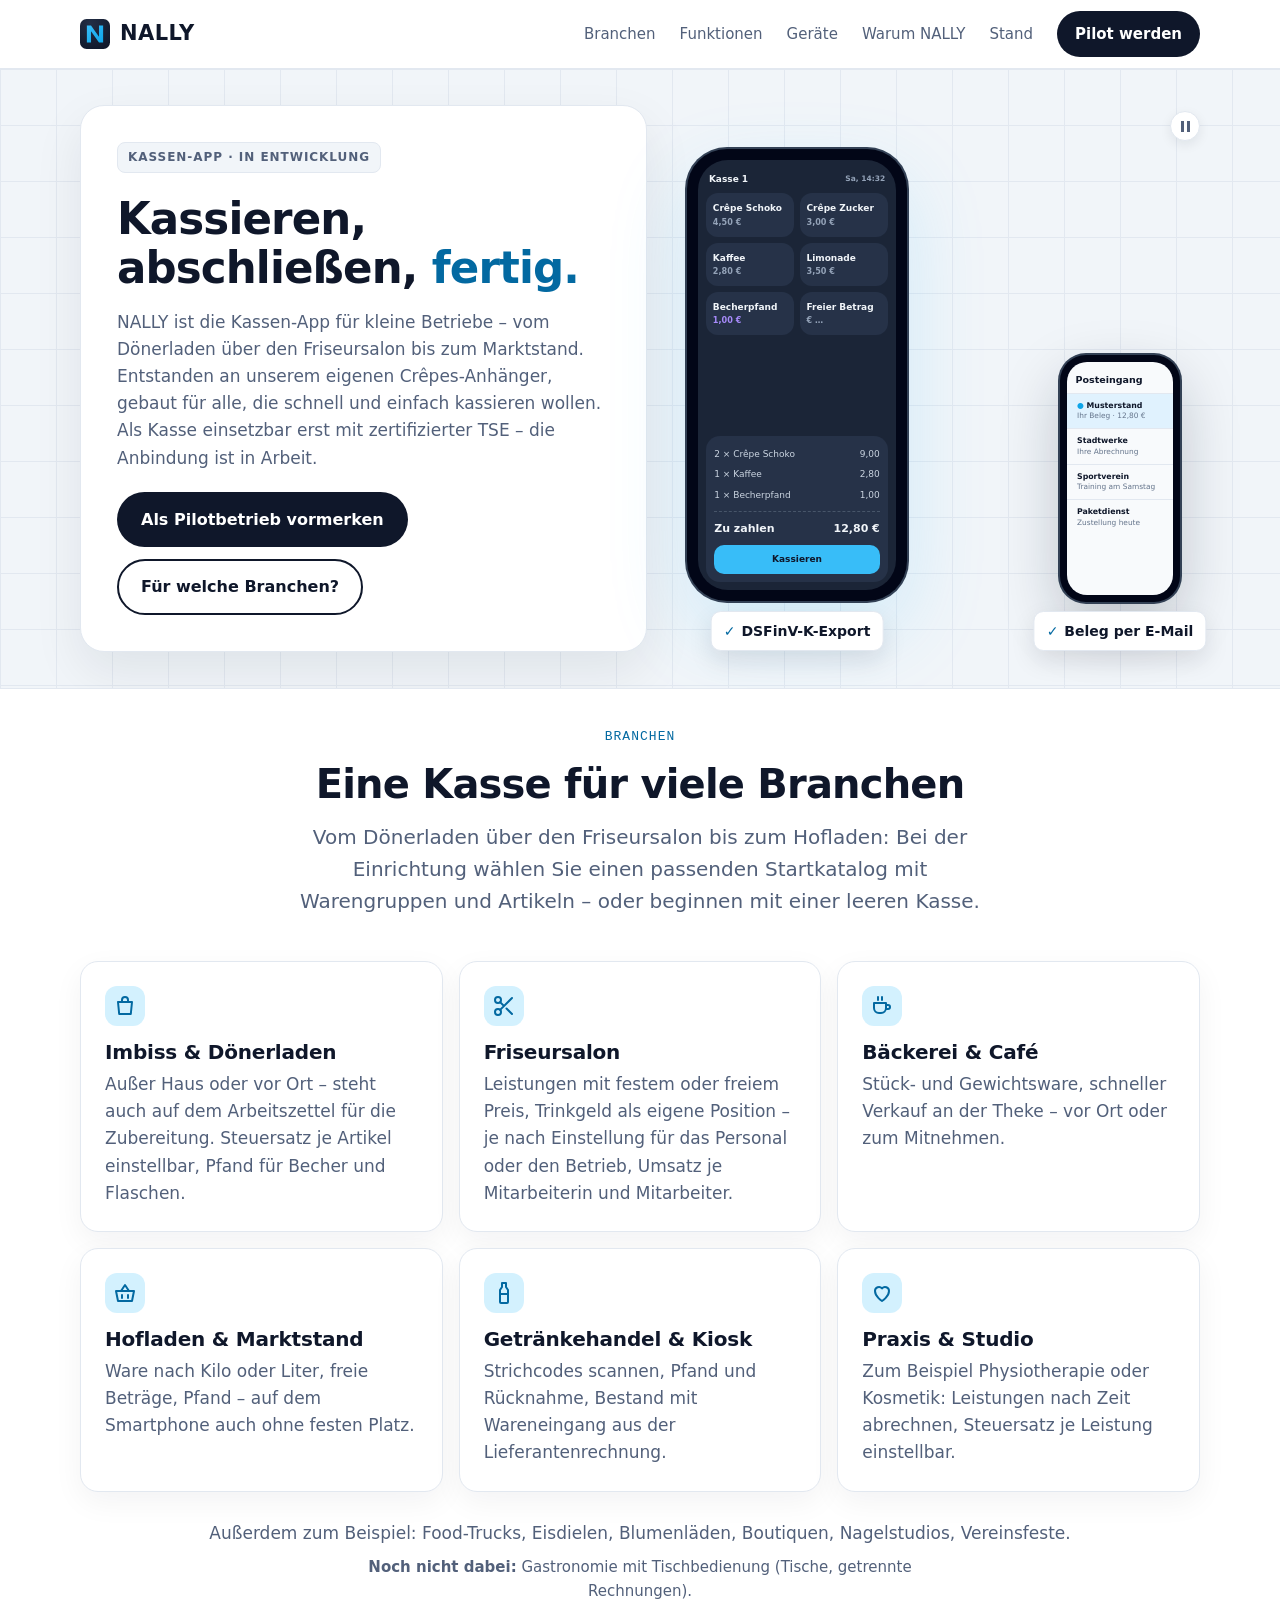
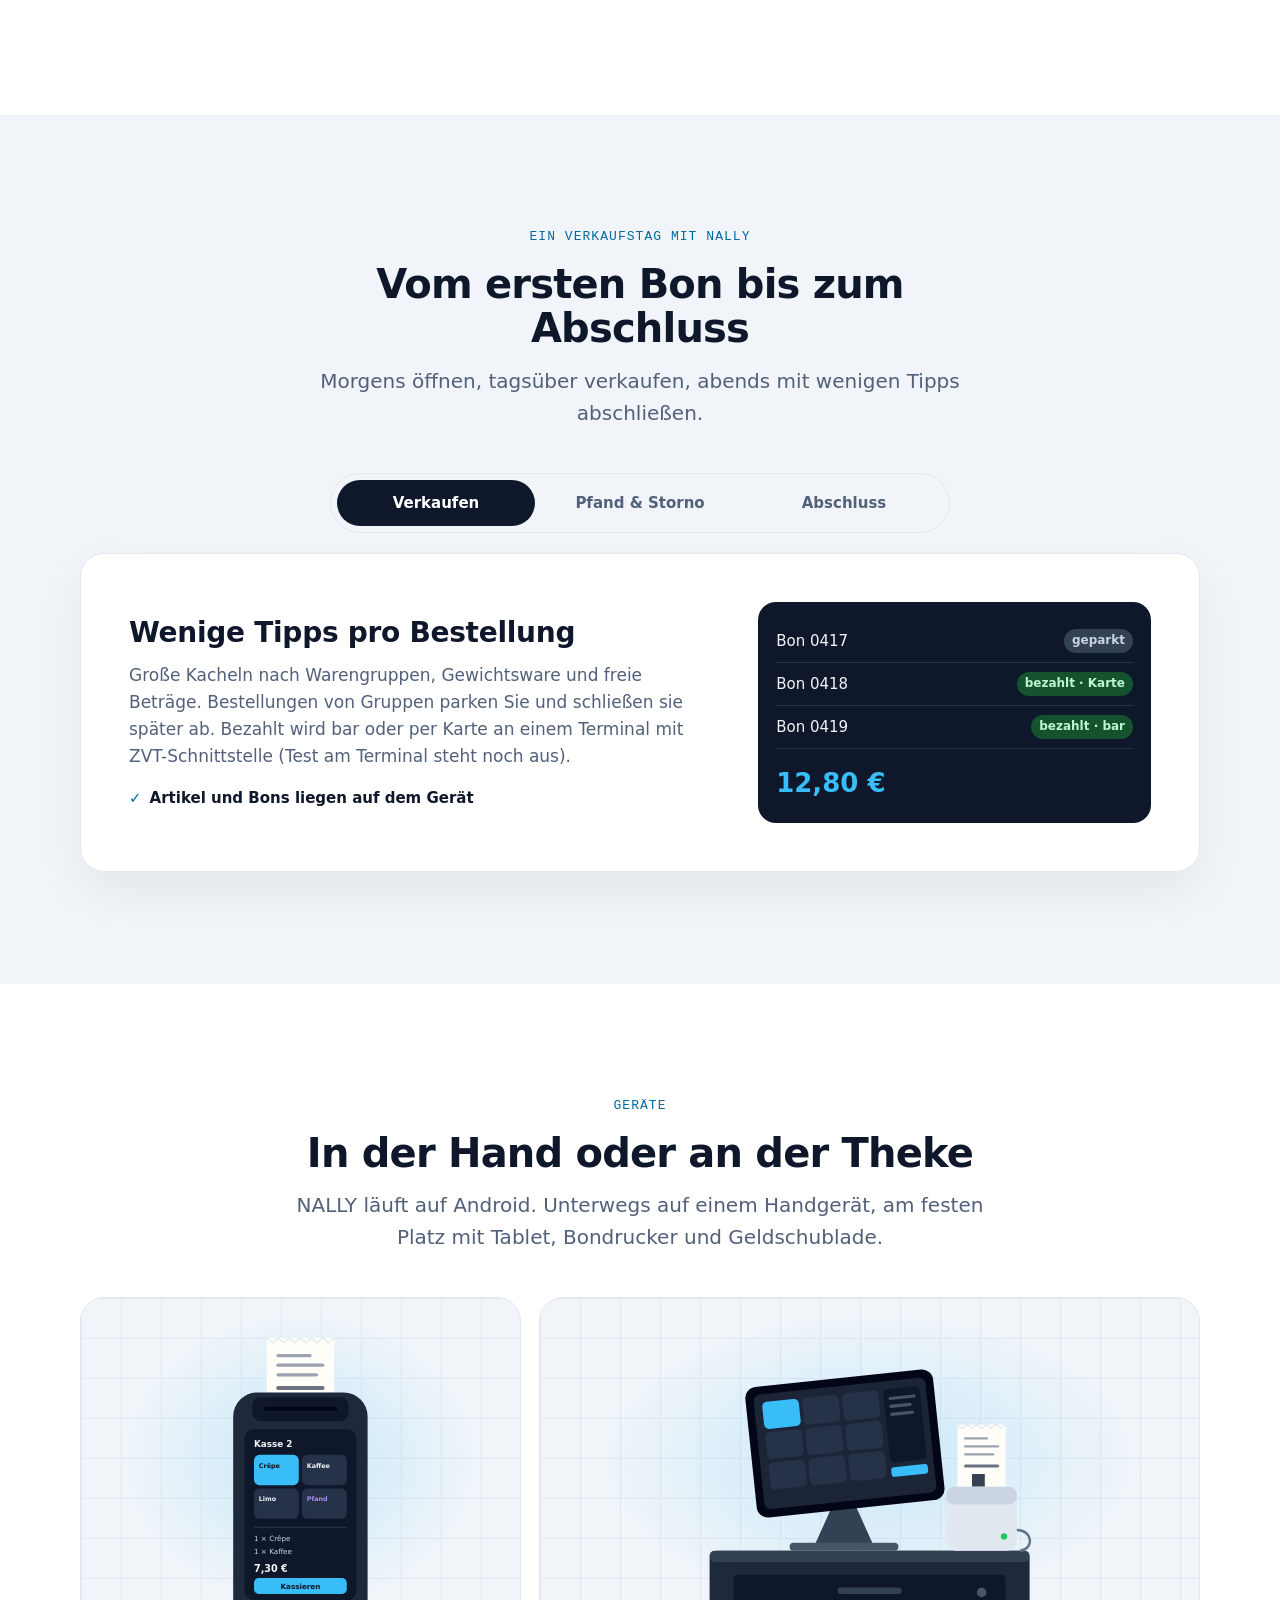
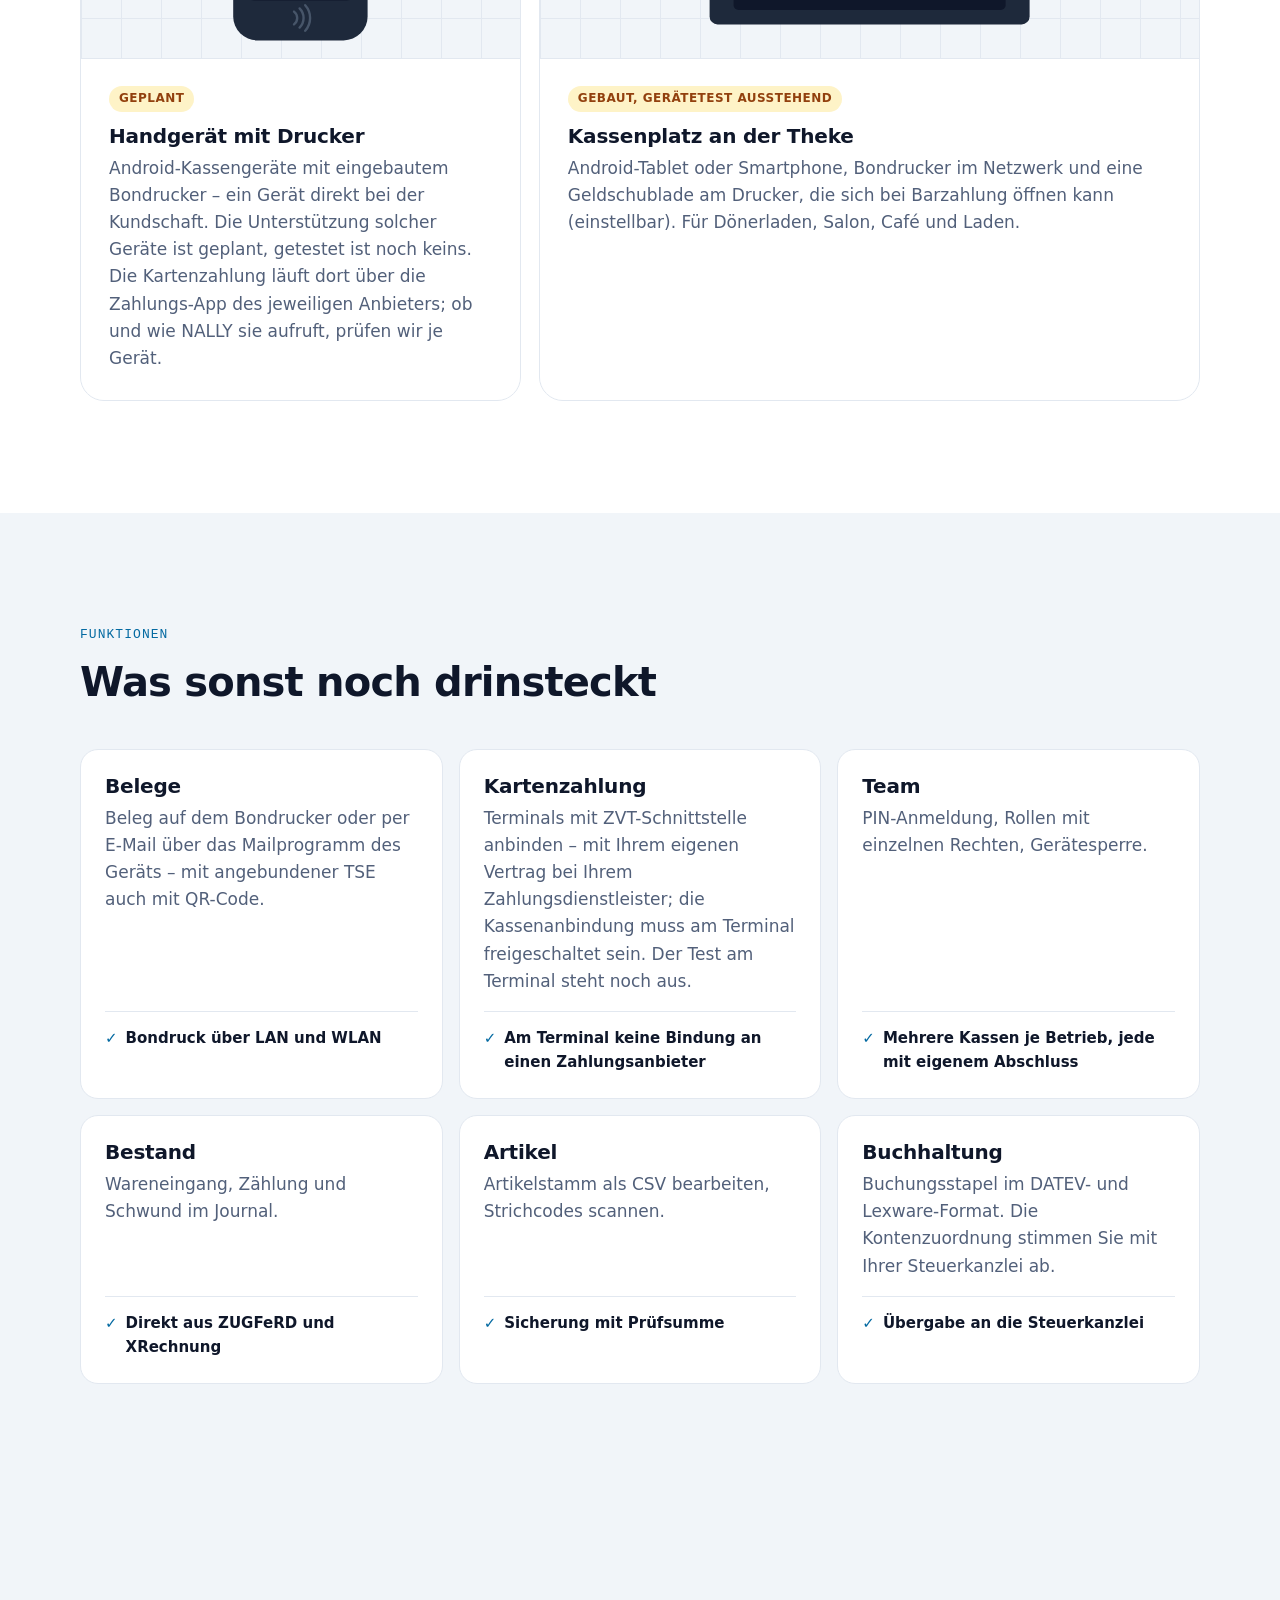
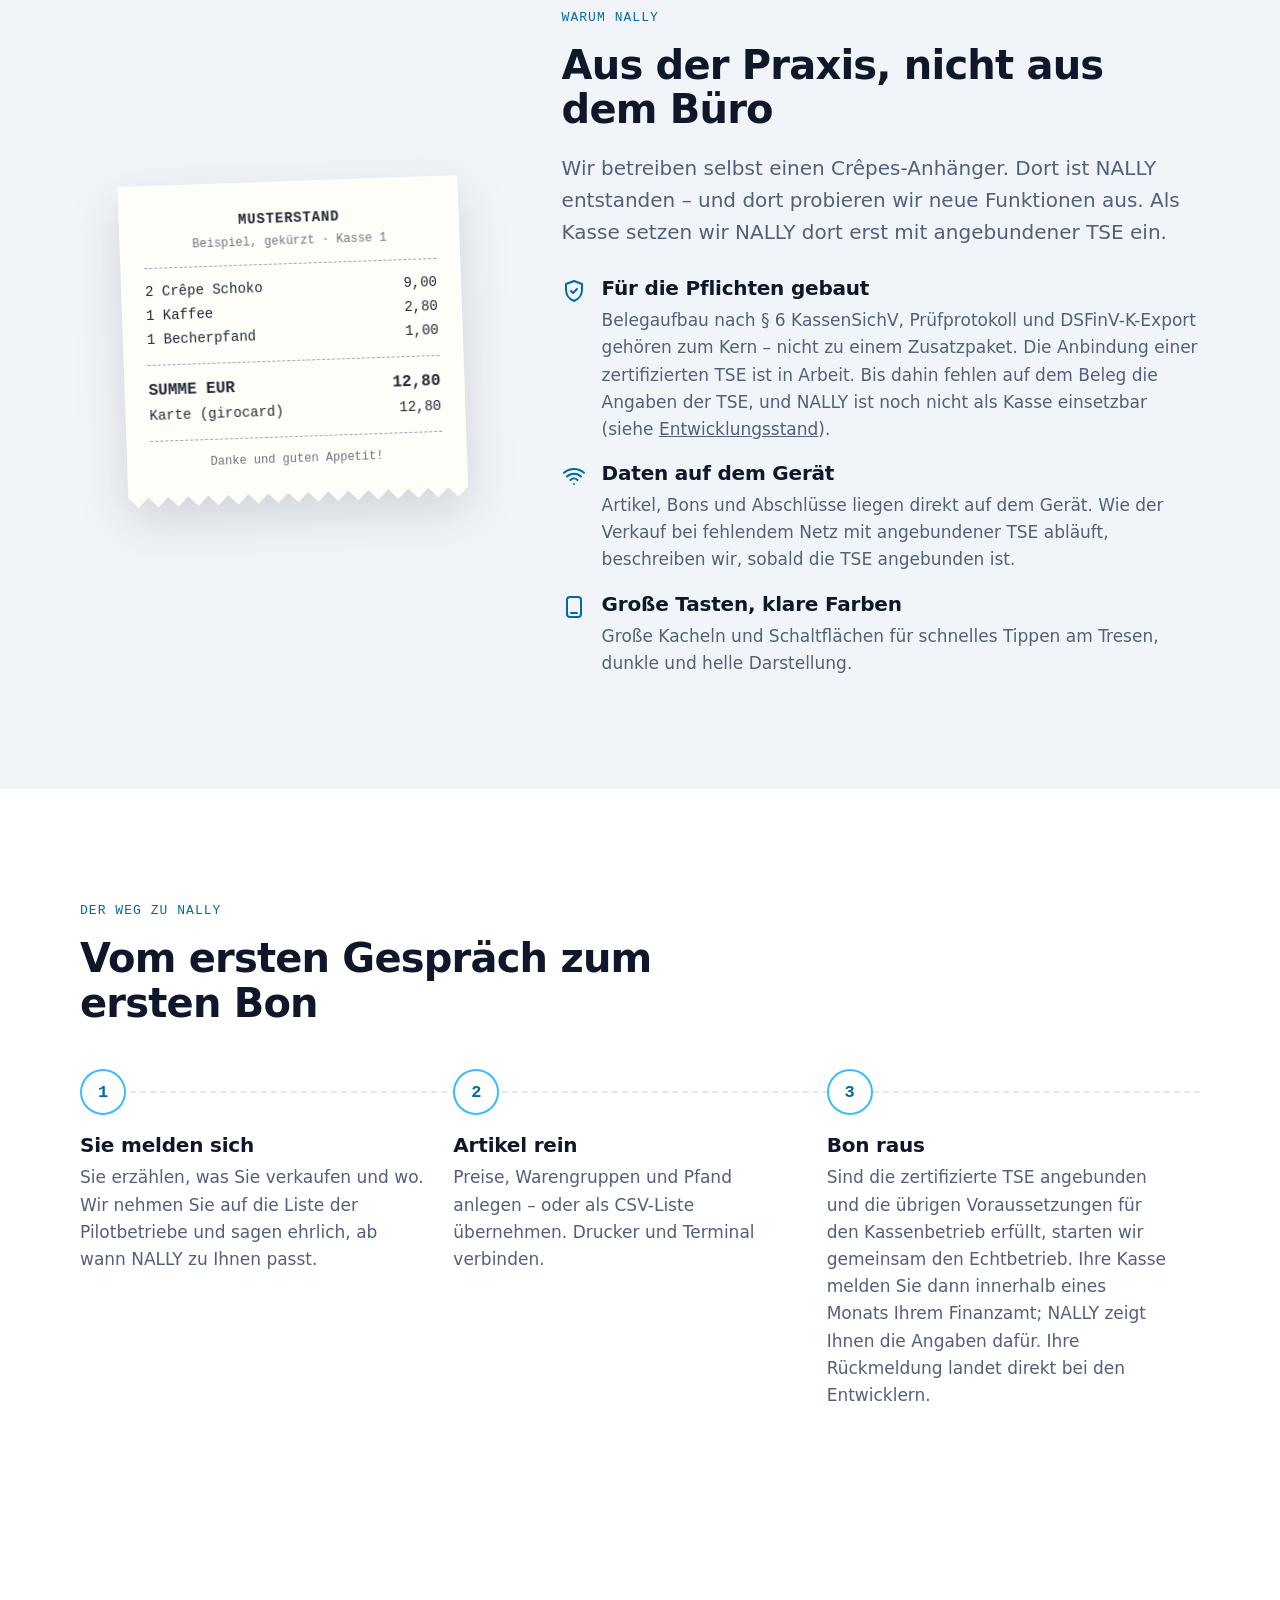
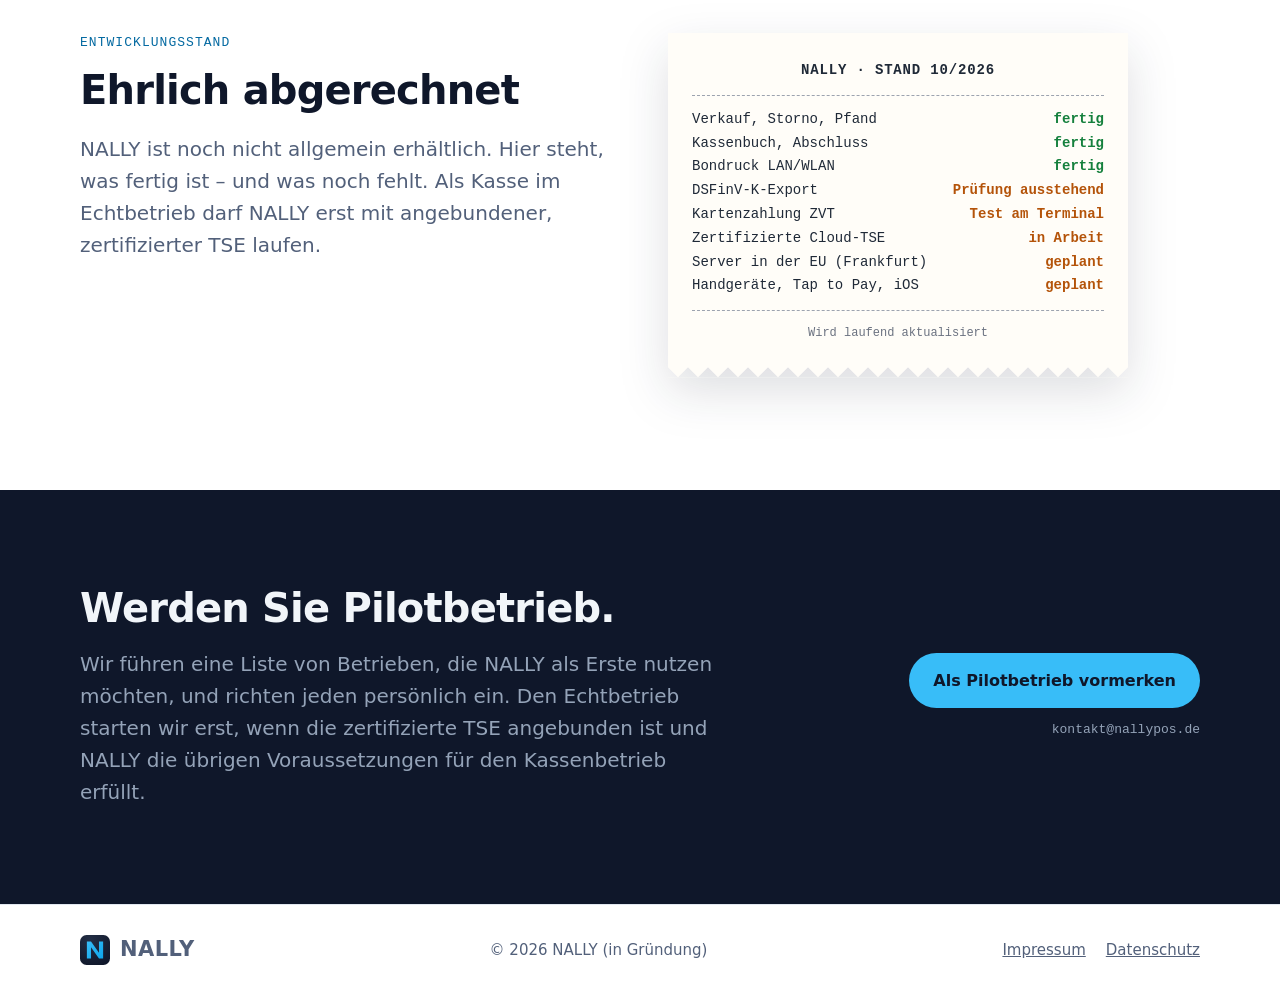
==== site/index.html @ aa74e294 "Website: Selbstverpflichtung „Als Kasse setzen wir NALLY dort erst mit angebundener TSE ein.“ Freige" ====
<!doctype html>
<html lang="de">
<head>
  <meta charset="utf-8">
  <meta name="viewport" content="width=device-width, initial-scale=1">
  <meta http-equiv="Content-Security-Policy" content="default-src 'none'; script-src 'self'; style-src 'self'; img-src 'self'; base-uri 'none'; form-action 'none'; upgrade-insecure-requests">
  <meta name="referrer" content="strict-origin-when-cross-origin">
  <title>NALLY – Die Kassen-App für kleine Betriebe</title>
  <meta name="description" content="NALLY ist eine Kassen-App in Entwicklung für kleine Betriebe – vom Dönerladen über den Friseursalon bis zum Marktstand: schnell kassieren, Pfand, Kassenabschluss, DSFinV-K-Export. Als Kasse einsetzbar erst mit zertifizierter TSE, die Anbindung ist in Arbeit.">
  <link rel="canonical" href="https://nallypos.de/">
  <link rel="icon" href="favicon.svg" type="image/svg+xml">
  <link rel="stylesheet" href="styles.css">
</head>
<body>
  <a class="skip" href="#inhalt">Zum Inhalt springen</a>

  <header class="top">
    <div class="wrap top-inner">
      <a class="logo" href="./" aria-label="NALLY Startseite"><img class="logo-mark" src="logo.svg" alt="" width="30" height="30">NALLY</a>
      <nav class="menu" aria-label="Hauptnavigation">
        <a href="#branchen">Branchen</a>
        <a href="#funktionen">Funktionen</a>
        <a href="#geraete">Geräte</a>
        <a href="#warum">Warum NALLY</a>
        <a href="#stand">Stand</a>
        <a class="btn btn-small" href="#kontakt">Pilot werden</a>
      </nav>
    </div>
  </header>

  <main id="inhalt">
    <!-- Einstieg -->
    <div class="intro">
      <div class="wrap intro-grid">
        <div class="intro-card">
          <p class="label">Kassen-App · in Entwicklung</p>
          <h1>Kassieren, abschließen, <span class="hl">fertig.</span></h1>
          <p class="lead">NALLY ist die Kassen-App für kleine Betriebe – vom Dönerladen über den Friseursalon bis zum Marktstand. Entstanden an unserem eigenen Crêpes-Anhänger, gebaut für alle, die schnell und einfach kassieren wollen. Als Kasse einsetzbar erst mit zertifizierter TSE – die Anbindung ist in Arbeit.</p>
          <div class="intro-actions">
            <a class="btn btn-ink" href="#kontakt">Als Pilotbetrieb vormerken</a>
            <a class="btn btn-line" href="#branchen">Für welche Branchen?</a>
          </div>
        </div>

        <div class="stage">
          <div class="stage-in">
          <!-- Pause-Schalter für alle Endlos-Animationen (WCAG 2.2.2); wirkt per CSS :has(), auch ohne Skript -->
          <label class="motion-toggle" title="Animationen anhalten oder fortsetzen"><input type="checkbox" id="still"><span class="sr-only">Animationen anhalten</span></label>
          <span class="float f2">Beleg per E-Mail</span>
          <span class="float f3">DSFinV-K-Export</span>
          <div class="phone" role="img" aria-label="Beispielhafter Verkauf in der NALLY-App: Artikel antippen, bar bezahlen, Beleg per E-Mail an das Handy der Kundin">
            <!-- Digitaler Beleg: steigt nach dem Bezahlen auf und wird wie durch einen Trichter zu Daten (Animation) -->
            <div class="phone-bon" aria-hidden="true">
              <b>BELEG · MUSTERSTAND</b>
              <span>2 Crêpe Schoko 9,00</span>
              <span>1 Kaffee 2,80</span>
              <span>1 Becherpfand 1,00</span>
              <b>SUMME 12,80</b>
            </div>
            <div class="screen" aria-hidden="true">
              <div class="screen-top">Kasse 1 <small>Sa, 14:32</small></div>
              <div class="tiles">
                <div class="tile t-schoko">Crêpe Schoko<span>4,50 €</span></div>
                <div class="tile">Crêpe Zucker<span>3,00 €</span></div>
                <div class="tile t-kaffee">Kaffee<span>2,80 €</span></div>
                <div class="tile">Limonade<span>3,50 €</span></div>
                <div class="tile dep t-pfand">Becherpfand<span>1,00 €</span></div>
                <div class="tile">Freier Betrag<span>€ …</span></div>
              </div>
              <div class="cart">
                <div class="cart-row cr1"><span>2 × Crêpe Schoko</span><span>9,00</span></div>
                <div class="cart-row cr2"><span>1 × Kaffee</span><span>2,80</span></div>
                <div class="cart-row cr3"><span>1 × Becherpfand</span><span>1,00</span></div>
                <div class="cart-sum"><span>Zu zahlen</span><span>12,80 €</span></div>
                <div class="pay">Kassieren</div>
              </div>
              <div class="paid"><span class="paid-check">✓</span><b>Bezahlt · bar</b><small>Beleg per E-Mail</small></div>
            </div>
          </div>
          <!-- Nullen und Einsen auf dem Weg zum Handy der Kundin -->
          <div class="bits" aria-hidden="true"><span>1</span><span>0</span><span>1</span><span>1</span><span>0</span><span>0</span><span>1</span><span>0</span><span>1</span><span>1</span></div>
          <!-- Handy der Kundin: der Beleg landet im Posteingang -->
          <div class="customer" aria-hidden="true">
            <div class="c-screen">
              <div class="c-toast">Neue E-Mail · Ihr Beleg</div>
              <div class="c-head">Posteingang</div>
              <div class="c-mail c-new"><b>Musterstand</b><span>Ihr Beleg · 12,80 €</span></div>
              <div class="c-mail"><b>Stadtwerke</b><span>Ihre Abrechnung</span></div>
              <div class="c-mail"><b>Sportverein</b><span>Training am Samstag</span></div>
              <div class="c-mail"><b>Paketdienst</b><span>Zustellung heute</span></div>
            </div>
          </div>
          </div>
        </div>
      </div>
    </div>

    <!-- Branchen: jede Aussage ist durch die App gedeckt (Startkataloge core/branchen.ts, Verkaufsart, tip.ts, kitchen.ts, Einheiten kg/l/h) -->
    <section class="section first" id="branchen" aria-labelledby="h-branchen">
      <div class="wrap">
        <div class="head center">
          <p class="kicker">Branchen</p>
          <h2 id="h-branchen">Eine Kasse für viele Branchen</h2>
          <p class="lead">Vom Dönerladen über den Friseursalon bis zum Hofladen: Bei der Einrichtung wählen Sie einen passenden Startkatalog mit Warengruppen und Artikeln – oder beginnen mit einer leeren Kasse.</p>
        </div>
        <ul class="branches" role="list">
          <li class="branch">
            <svg viewBox="0 0 24 24" fill="none" stroke="currentColor" stroke-width="2" stroke-linecap="round" stroke-linejoin="round" aria-hidden="true"><path d="M5 8h14l-1.2 12H6.2z"/><path d="M9 8V6a3 3 0 0 1 6 0v2"/></svg>
            <h3>Imbiss &amp; Dönerladen</h3>
            <p>Außer Haus oder vor Ort – steht auch auf dem Arbeitszettel für die Zubereitung. Steuersatz je Artikel einstellbar, Pfand für Becher und Flaschen.</p>
          </li>
          <li class="branch">
            <svg viewBox="0 0 24 24" fill="none" stroke="currentColor" stroke-width="2" stroke-linecap="round" stroke-linejoin="round" aria-hidden="true"><circle cx="6" cy="6" r="3"/><circle cx="6" cy="18" r="3"/><path d="M20 4 8.1 15.9M14.5 14.5 20 20M8.1 8.1 12 12"/></svg>
            <h3>Friseursalon</h3>
            <p>Leistungen mit festem oder freiem Preis, Trinkgeld als eigene Position – je nach Einstellung für das Personal oder den Betrieb, Umsatz je Mitarbeiterin und Mitarbeiter.</p>
          </li>
          <li class="branch">
            <svg viewBox="0 0 24 24" fill="none" stroke="currentColor" stroke-width="2" stroke-linecap="round" stroke-linejoin="round" aria-hidden="true"><path d="M4 9h12v5a5 5 0 0 1-5 5H9a5 5 0 0 1-5-5z"/><path d="M16 11h2a2 2 0 0 1 0 4h-2"/><path d="M8 3v3M12 3v3"/></svg>
            <h3>Bäckerei &amp; Café</h3>
            <p>Stück- und Gewichtsware, schneller Verkauf an der Theke – vor Ort oder zum Mitnehmen.</p>
          </li>
          <li class="branch">
            <svg viewBox="0 0 24 24" fill="none" stroke="currentColor" stroke-width="2" stroke-linecap="round" stroke-linejoin="round" aria-hidden="true"><path d="M3 10h18l-2 10H5z"/><path d="m8 10 4-6 4 6"/><path d="M9 14v3M15 14v3"/></svg>
            <h3>Hofladen &amp; Marktstand</h3>
            <p>Ware nach Kilo oder Liter, freie Beträge, Pfand – auf dem Smartphone auch ohne festen Platz.</p>
          </li>
          <li class="branch">
            <svg viewBox="0 0 24 24" fill="none" stroke="currentColor" stroke-width="2" stroke-linecap="round" stroke-linejoin="round" aria-hidden="true"><path d="M10 2h4v4l2 3v12a1 1 0 0 1-1 1H9a1 1 0 0 1-1-1V9l2-3z"/><path d="M8 13h8"/></svg>
            <h3>Getränkehandel &amp; Kiosk</h3>
            <p>Strichcodes scannen, Pfand und Rücknahme, Bestand mit Wareneingang aus der Lieferantenrechnung.</p>
          </li>
          <li class="branch">
            <svg viewBox="0 0 24 24" fill="none" stroke="currentColor" stroke-width="2" stroke-linecap="round" stroke-linejoin="round" aria-hidden="true"><path d="M12 20s-7-4.4-7-10a4 4 0 0 1 7-2.6A4 4 0 0 1 19 10c0 5.6-7 10-7 10z"/></svg>
            <h3>Praxis &amp; Studio</h3>
            <p>Zum Beispiel Physiotherapie oder Kosmetik: Leistungen nach Zeit abrechnen, Steuersatz je Leistung einstellbar.</p>
          </li>
        </ul>
        <p class="also">Außerdem zum Beispiel: Food-Trucks, Eisdielen, Blumenläden, Boutiquen, Nagelstudios, Vereinsfeste.</p>
        <p class="not-yet"><strong>Noch nicht dabei:</strong> Gastronomie mit Tischbedienung (Tische, getrennte Rechnungen).</p>
      </div>
    </section>

    <!-- Ein Tag mit NALLY: Reiter -->
    <section class="section soft" id="funktionen" aria-labelledby="h-funktionen">
      <div class="wrap">
        <div class="head center">
          <p class="kicker">Ein Verkaufstag mit NALLY</p>
          <h2 id="h-funktionen">Vom ersten Bon bis zum Abschluss</h2>
          <p class="lead">Morgens öffnen, tagsüber verkaufen, abends mit wenigen Tipps abschließen.</p>
        </div>

        <div class="tabs" role="tablist" aria-label="Ablauf eines Verkaufstags">
          <button role="tab" id="t-verkauf" aria-controls="p-verkauf" aria-selected="true">Verkaufen</button>
          <button role="tab" id="t-pfand" aria-controls="p-pfand" aria-selected="false" tabindex="-1">Pfand &amp; Storno</button>
          <button role="tab" id="t-abschluss" aria-controls="p-abschluss" aria-selected="false" tabindex="-1">Abschluss</button>
        </div>

        <div class="panel" role="tabpanel" id="p-verkauf" aria-labelledby="t-verkauf" tabindex="0">
          <div>
            <h3>Wenige Tipps pro Bestellung</h3>
            <p>Große Kacheln nach Warengruppen, Gewichtsware und freie Beträge. Bestellungen von Gruppen parken Sie und schließen sie später ab. Bezahlt wird bar oder per Karte an einem Terminal mit ZVT-Schnittstelle (Test am Terminal steht noch aus).</p>
            <p class="result">Artikel und Bons liegen auf dem Gerät</p>
          </div>
          <div class="mini" aria-hidden="true">
            <div class="mini-row"><span>Bon 0417</span><span class="pill-s">geparkt</span></div>
            <div class="mini-row"><span>Bon 0418</span><span class="pill-s ok">bezahlt · Karte</span></div>
            <div class="mini-row"><span>Bon 0419</span><span class="pill-s ok">bezahlt · bar</span></div>
            <div class="mini-big">12,80 €</div>
          </div>
        </div>

        <div class="panel" role="tabpanel" id="p-pfand" aria-labelledby="t-pfand" tabindex="0">
          <div>
            <h3>Pfand, das nicht mit dem Umsatz verschwimmt</h3>
            <p>Beliebig viele Pfandartikel mit eigener Farbe im Warenkorb, Rücknahme mit einem Tipp. Storno und Teilstorno mit anteiliger Auszahlung – nachvollziehbar im Protokoll.</p>
            <p class="result">Jeder Storno mit Name und Uhrzeit</p>
          </div>
          <div class="mini" aria-hidden="true">
            <!-- Ein Becher wird über die Theke zurückgegeben (Animation) -->
            <svg class="cup-scene" viewBox="0 0 300 96">
              <rect x="0" y="80" width="300" height="6" rx="3" fill="#334155"/>
              <g class="cup-box">
                <rect x="14" y="48" width="78" height="32" rx="6" fill="#263248" stroke="#475569"/>
                <text x="53" y="69" text-anchor="middle" font-family="system-ui, sans-serif" font-size="11" font-weight="700" fill="#a78bfa">Rücknahme</text>
              </g>
              <g class="cup">
                <path d="M0 0h30l-4 40H4z" fill="#f1f5f9"/>
                <rect x="-3" y="-5" width="36" height="7" rx="3" fill="#a78bfa"/>
                <rect x="5" y="14" width="20" height="10" rx="2" fill="#a78bfa" opacity=".55"/>
              </g>
              <text class="cup-minus" x="53" y="38" text-anchor="middle" font-family="system-ui, sans-serif" font-size="16" font-weight="800" fill="#a78bfa">−1,00 €</text>
            </svg>
            <div class="mini-row"><span>Becherpfand</span><span class="dep-t">+1,00</span></div>
            <div class="mini-row"><span>Pfand-Rücknahme</span><span class="dep-t">−1,00</span></div>
            <div class="mini-row"><span>Teilstorno Bon 0412</span><span>−3,00</span></div>
            <div class="mini-big">Protokoll ✓</div>
          </div>
        </div>

        <div class="panel" role="tabpanel" id="p-abschluss" aria-labelledby="t-abschluss" tabindex="0">
          <div>
            <h3>Der Abend gehört wieder Ihnen</h3>
            <p>Kassensturz, Z-Bericht und Kassenbuch mit Einlage und Entnahme. Für die Buchhaltung gibt es den Buchungsstapel im DATEV- und Lexware-Format, dazu den DSFinV-K-Export (gebaut, Prüfung mit einem Prüfwerkzeug steht noch aus).</p>
            <p class="result">Z-Bericht auf Knopfdruck</p>
          </div>
          <div class="mini" aria-hidden="true">
            <div class="mini-row"><span>Umsatz bar</span><span>612,40</span></div>
            <div class="mini-row"><span>Umsatz Karte</span><span>845,10</span></div>
            <div class="mini-row"><span>Pfand saldiert</span><span class="dep-t">38,00</span></div>
            <div class="mini-big"><span class="count" data-count="1457.50">1.457,50</span> €</div>
            <div class="mini-cap">Tagesumsatz · Z-Bericht 0093</div>
          </div>
        </div>
      </div>
    </section>

    <!-- Geräte -->
    <section class="section" id="geraete" aria-labelledby="h-geraete">
      <div class="wrap">
        <div class="head center">
          <p class="kicker">Geräte</p>
          <h2 id="h-geraete">In der Hand oder an der Theke</h2>
          <p class="lead">NALLY läuft auf Android. Unterwegs auf einem Handgerät, am festen Platz mit Tablet, Bondrucker und Geldschublade.</p>
        </div>

        <div class="devices">
          <figure class="device">
            <div class="device-art">
              <svg viewBox="0 0 260 400" role="img" aria-labelledby="svg-hand">
                <title id="svg-hand">Android-Kassengerät in der Hand mit eingebautem Bondrucker, aus dem ein Beleg kommt</title>
                <!-- Bon aus dem Drucker -->
                <g class="anim-bon-hand">
                <path d="M88 10h84v92H88z" fill="var(--paper)"/>
                <path d="M88 10l7 6 7-6 7 6 7-6 7 6 7-6 7 6 7-6 7 6 7-6 7 6 7-6" fill="none" stroke="var(--line)" stroke-width="1.5"/>
                <g fill="#9ca3af"><rect x="100" y="30" width="44" height="4" rx="2"/><rect x="100" y="42" width="60" height="4" rx="2"/><rect x="100" y="54" width="52" height="4" rx="2"/><rect x="100" y="70" width="60" height="5" rx="2" fill="#6b7280"/></g>
                </g>
                <!-- Gerät -->
                <rect x="46" y="78" width="168" height="310" rx="30" fill="#1e293b"/>
                <rect x="70" y="84" width="120" height="30" rx="10" fill="#0f172a"/>
                <rect x="84" y="96" width="92" height="5" rx="2.5" fill="#020617"/>
                <!-- Bildschirm -->
                <rect x="60" y="124" width="140" height="214" rx="12" fill="#0f172a"/>
                <text x="72" y="146" font-family="system-ui, sans-serif" font-size="11" font-weight="800" fill="#f1f5f9">Kasse 2</text>
                <rect x="72" y="156" width="56" height="38" rx="7" fill="#38bdf8"/>
                <rect x="132" y="156" width="56" height="38" rx="7" fill="#263248"/>
                <rect x="72" y="198" width="56" height="38" rx="7" fill="#263248"/>
                <rect x="132" y="198" width="56" height="38" rx="7" fill="#263248"/>
                <g font-family="system-ui, sans-serif" font-size="8" font-weight="700"><text x="78" y="172" fill="#0f172a">Crêpe</text><text x="138" y="172" fill="#f1f5f9">Kaffee</text><text x="78" y="214" fill="#f1f5f9">Limo</text><text x="138" y="214" fill="#a78bfa">Pfand</text></g>
                <rect x="72" y="246" width="116" height="1" fill="#33415c"/>
                <g font-family="system-ui, sans-serif" font-size="9" fill="#cbd5e1"><text x="72" y="264">1 × Crêpe</text><text x="72" y="280">1 × Kaffee</text></g>
                <text x="72" y="302" font-family="system-ui, sans-serif" font-size="12" font-weight="800" fill="#f1f5f9">7,30 €</text>
                <rect x="72" y="310" width="116" height="20" rx="6" fill="#38bdf8"/>
                <text x="130" y="324" text-anchor="middle" font-family="system-ui, sans-serif" font-size="9" font-weight="800" fill="#0f172a">Kassieren</text>
                <!-- Kontaktlos-Zeichen -->
                <g fill="none" stroke="#475569" stroke-width="3" stroke-linecap="round"><path d="M122 352a10 10 0 0 1 0 16"/><path d="M129 348a17 17 0 0 1 0 24"/><path d="M136 344a24 24 0 0 1 0 32"/></g>
              </svg>
            </div>
            <figcaption>
              <span class="tag-soon">geplant</span>
              <h3>Handgerät mit Drucker</h3>
              <p>Android-Kassengeräte mit eingebautem Bondrucker – ein Gerät direkt bei der Kundschaft. Die Unterstützung solcher Geräte ist geplant, getestet ist noch keins. Die Kartenzahlung läuft dort über die Zahlungs-App des jeweiligen Anbieters; ob und wie NALLY sie aufruft, prüfen wir je Gerät.</p>
            </figcaption>
          </figure>

          <figure class="device">
            <div class="device-art">
              <svg viewBox="0 0 480 400" role="img" aria-labelledby="svg-theke">
                <title id="svg-theke">Kassenplatz an der Theke: Tablet auf einem Ständer, daneben ein Bondrucker, darunter eine Geldschublade</title>
                <!-- Geldschublade -->
                <rect x="40" y="276" width="400" height="92" rx="10" fill="#1e293b"/>
                <rect x="40" y="276" width="400" height="14" rx="6" fill="#334155"/>
                <g class="anim-drawer">
                <rect x="70" y="306" width="340" height="44" rx="6" fill="#0f172a"/>
                <rect x="200" y="322" width="80" height="8" rx="4" fill="#334155"/>
                <circle cx="380" cy="328" r="6" fill="#475569"/>
                </g>
                <!-- Tablet-Ständer -->
                <path d="M170 272l26-58h24l26 58z" fill="#334155"/>
                <rect x="140" y="266" width="136" height="10" rx="5" fill="#475569"/>
                <!-- Tablet -->
                <g transform="rotate(-6 208 150)">
                  <rect x="92" y="60" width="236" height="164" rx="14" fill="#020617"/>
                  <rect x="102" y="70" width="216" height="144" rx="8" fill="#1b2537"/>
                  <g>
                    <rect x="112" y="80" width="46" height="34" rx="6" fill="#38bdf8"/>
                    <rect x="162" y="80" width="46" height="34" rx="6" fill="#263248"/>
                    <rect x="212" y="80" width="46" height="34" rx="6" fill="#263248"/>
                    <rect x="112" y="118" width="46" height="34" rx="6" fill="#263248"/>
                    <rect x="162" y="118" width="46" height="34" rx="6" fill="#263248"/>
                    <rect x="212" y="118" width="46" height="34" rx="6" fill="#263248"/>
                    <rect x="112" y="156" width="46" height="34" rx="6" fill="#263248"/>
                    <rect x="162" y="156" width="46" height="34" rx="6" fill="#263248"/>
                    <rect x="212" y="156" width="46" height="34" rx="6" fill="#263248"/>
                    <rect x="264" y="80" width="46" height="92" rx="6" fill="#0f172a"/>
                    <rect x="270" y="90" width="34" height="4" rx="2" fill="#475569"/>
                    <rect x="270" y="100" width="28" height="4" rx="2" fill="#475569"/>
                    <rect x="270" y="110" width="30" height="4" rx="2" fill="#475569"/>
                    <rect x="264" y="178" width="46" height="12" rx="4" fill="#38bdf8"/>
                  </g>
                </g>
                <!-- Bon (liegt hinter dem Drucker und wächst beim Animieren aus ihm heraus) -->
                <g class="anim-bon-theke">
                <path d="M350 118h60v82h-60z" fill="var(--paper)"/>
                <path d="M350 118l6 5 6-5 6 5 6-5 6 5 6-5 6 5 6-5 6 5 6-5" fill="none" stroke="var(--line)" stroke-width="1.5"/>
                <g fill="#9ca3af"><rect x="358" y="134" width="30" height="3" rx="1.5"/><rect x="358" y="144" width="44" height="3" rx="1.5"/><rect x="358" y="154" width="38" height="3" rx="1.5"/><rect x="358" y="168" width="44" height="4" rx="2" fill="#6b7280"/></g>
                <rect x="368" y="180" width="16" height="16" fill="#374151"/>
                </g>
                <!-- Bondrucker -->
                <rect x="336" y="196" width="88" height="80" rx="12" fill="#e2e8f0"/>
                <rect x="336" y="196" width="88" height="22" rx="10" fill="#cbd5e1"/>
                <circle class="anim-led" cx="408" cy="258" r="4" fill="#22c55e"/>
                <!-- Kabel Drucker zu Schublade -->
                <path d="M424 250c20 0 22 24 4 26" fill="none" stroke="#64748b" stroke-width="3"/>
              </svg>
            </div>
            <figcaption>
              <span class="tag-soon">gebaut, Gerätetest ausstehend</span>
              <h3>Kassenplatz an der Theke</h3>
              <p>Android-Tablet oder Smartphone, Bondrucker im Netzwerk und eine Geldschublade am Drucker, die sich bei Barzahlung öffnen kann (einstellbar). Für Dönerladen, Salon, Café und Laden.</p>
            </figcaption>
          </figure>
        </div>
      </div>
    </section>

    <!-- Funktionen als Karten -->
    <section class="section soft pt-72" aria-labelledby="h-alles">
      <div class="wrap">
        <div class="head">
          <p class="kicker">Funktionen</p>
          <h2 id="h-alles">Was sonst noch drinsteckt</h2>
        </div>
        <div class="cards">
          <div class="card"><h3>Belege</h3><p>Beleg auf dem Bondrucker oder per E-Mail über das Mailprogramm des Geräts – mit angebundener TSE auch mit QR-Code.</p><p class="result">Bondruck über LAN und WLAN</p></div>
          <div class="card"><h3>Kartenzahlung</h3><p>Terminals mit ZVT-Schnittstelle anbinden – mit Ihrem eigenen Vertrag bei Ihrem Zahlungsdienstleister; die Kassenanbindung muss am Terminal freigeschaltet sein. Der Test am Terminal steht noch aus.</p><p class="result">Am Terminal keine Bindung an einen Zahlungsanbieter</p></div>
          <div class="card"><h3>Team</h3><p>PIN-Anmeldung, Rollen mit einzelnen Rechten, Gerätesperre.</p><p class="result">Mehrere Kassen je Betrieb, jede mit eigenem Abschluss</p></div>
          <div class="card"><h3>Bestand</h3><p>Wareneingang, Zählung und Schwund im Journal.</p><p class="result">Direkt aus ZUGFeRD und XRechnung</p></div>
          <div class="card"><h3>Artikel</h3><p>Artikelstamm als CSV bearbeiten, Strichcodes scannen.</p><p class="result">Sicherung mit Prüfsumme</p></div>
          <div class="card"><h3>Buchhaltung</h3><p>Buchungsstapel im DATEV- und Lexware-Format. Die Kontenzuordnung stimmen Sie mit Ihrer Steuerkanzlei ab.</p><p class="result">Übergabe an die Steuerkanzlei</p></div>
        </div>
      </div>
    </section>

    <!-- Warum NALLY -->
    <section class="section soft" id="warum" aria-labelledby="h-warum">
      <div class="wrap why">
        <div class="bon-wrap"><div class="bon" aria-hidden="true">
          <div class="bon-head">MUSTERSTAND</div>
          <div class="bon-sub">Beispiel, gekürzt · Kasse 1</div>
          <hr>
          <div class="bon-row"><span>2 Crêpe Schoko</span><span>9,00</span></div>
          <div class="bon-row"><span>1 Kaffee</span><span>2,80</span></div>
          <div class="bon-row"><span>1 Becherpfand</span><span>1,00</span></div>
          <hr>
          <div class="bon-row bon-sum"><span>SUMME EUR</span><span>12,80</span></div>
          <div class="bon-row"><span>Karte (girocard)</span><span>12,80</span></div>
          <hr>
          <div class="bon-sub">Danke und guten Appetit!</div>
        </div></div>
        <div>
          <p class="kicker">Warum NALLY</p>
          <h2 id="h-warum">Aus der Praxis, nicht aus dem Büro</h2>
          <p class="lead">Wir betreiben selbst einen Crêpes-Anhänger. Dort ist NALLY entstanden – und dort probieren wir neue Funktionen aus. Als Kasse setzen wir NALLY dort erst mit angebundener TSE ein.</p>
          <ul class="points" role="list">
            <li>
              <svg viewBox="0 0 24 24" fill="none" stroke="currentColor" stroke-width="2" stroke-linecap="round" stroke-linejoin="round" aria-hidden="true"><path d="M12 2 4 5v6c0 5 3.4 9.3 8 11 4.6-1.7 8-6 8-11V5z"/><path d="m9 12 2 2 4-4"/></svg>
              <div><h3>Für die Pflichten gebaut</h3><p>Belegaufbau nach § 6 KassenSichV, Prüfprotokoll und DSFinV-K-Export gehören zum Kern – nicht zu einem Zusatzpaket. Die Anbindung einer zertifizierten TSE ist in Arbeit. Bis dahin fehlen auf dem Beleg die Angaben der TSE, und NALLY ist noch nicht als Kasse einsetzbar (siehe <a href="#stand">Entwicklungsstand</a>).</p></div>
            </li>
            <li>
              <svg viewBox="0 0 24 24" fill="none" stroke="currentColor" stroke-width="2" stroke-linecap="round" stroke-linejoin="round" aria-hidden="true"><path d="M2 8.8a15 15 0 0 1 20 0M5 12.5a10 10 0 0 1 14 0M8.5 16a5 5 0 0 1 7 0"/><path d="M12 20h.01"/></svg>
              <div><h3>Daten auf dem Gerät</h3><p>Artikel, Bons und Abschlüsse liegen direkt auf dem Gerät. Wie der Verkauf bei fehlendem Netz mit angebundener TSE abläuft, beschreiben wir, sobald die TSE angebunden ist.</p></div>
            </li>
            <li>
              <svg viewBox="0 0 24 24" fill="none" stroke="currentColor" stroke-width="2" stroke-linecap="round" stroke-linejoin="round" aria-hidden="true"><rect x="5" y="2" width="14" height="20" rx="3"/><path d="M9 18h6"/></svg>
              <div><h3>Große Tasten, klare Farben</h3><p>Große Kacheln und Schaltflächen für schnelles Tippen am Tresen, dunkle und helle Darstellung.</p></div>
            </li>
          </ul>
        </div>
      </div>
    </section>

    <!-- Einstieg in drei Etappen -->
    <section class="section" aria-labelledby="h-weg">
      <div class="wrap">
        <div class="head">
          <p class="kicker">Der Weg zu NALLY</p>
          <h2 id="h-weg">Vom ersten Gespräch zum ersten Bon</h2>
        </div>
        <div class="path">
          <div class="stop"><div class="dot">1</div><h3>Sie melden sich</h3><p>Sie erzählen, was Sie verkaufen und wo. Wir nehmen Sie auf die Liste der Pilotbetriebe und sagen ehrlich, ab wann NALLY zu Ihnen passt.</p></div>
          <div class="stop"><div class="dot">2</div><h3>Artikel rein</h3><p>Preise, Warengruppen und Pfand anlegen – oder als CSV-Liste übernehmen. Drucker und Terminal verbinden.</p></div>
          <div class="stop"><div class="dot">3</div><h3>Bon raus</h3><p>Sind die zertifizierte TSE angebunden und die übrigen Voraussetzungen für den Kassenbetrieb erfüllt, starten wir gemeinsam den Echtbetrieb. Ihre Kasse melden Sie dann innerhalb eines Monats Ihrem Finanzamt; NALLY zeigt Ihnen die Angaben dafür. Ihre Rückmeldung landet direkt bei den Entwicklern.</p></div>
        </div>
      </div>
    </section>

    <!-- Entwicklungsstand -->
    <section class="section" id="stand" aria-labelledby="h-stand">
      <div class="wrap state">
        <div>
          <p class="kicker">Entwicklungsstand</p>
          <h2 id="h-stand">Ehrlich abgerechnet</h2>
          <p class="lead">NALLY ist noch nicht allgemein erhältlich. Hier steht, was fertig ist – und was noch fehlt. Als Kasse im Echtbetrieb darf NALLY erst mit angebundener, zertifizierter TSE laufen.</p>
        </div>
        <div class="bon-wrap"><div class="bon">
          <div class="bon-head" id="h-bon">NALLY · STAND 10/2026</div>
          <hr>
          <ul class="bon-list" role="list" aria-labelledby="h-bon">
            <li class="bon-row"><span>Verkauf, Storno, Pfand</span><span class="mark ok">fertig</span></li>
            <li class="bon-row"><span>Kassenbuch, Abschluss</span><span class="mark ok">fertig</span></li>
            <li class="bon-row"><span>Bondruck LAN/WLAN</span><span class="mark ok">fertig</span></li>
            <li class="bon-row"><span>DSFinV-K-Export</span><span class="mark wip">Prüfung ausstehend</span></li>
            <li class="bon-row"><span>Kartenzahlung ZVT</span><span class="mark wip">Test am Terminal</span></li>
            <li class="bon-row"><span>Zertifizierte Cloud-TSE</span><span class="mark wip">in Arbeit</span></li>
            <li class="bon-row"><span>Server in der EU (Frankfurt)</span><span class="mark wip">geplant</span></li>
            <li class="bon-row"><span>Handgeräte, Tap to Pay, iOS</span><span class="mark wip">geplant</span></li>
          </ul>
          <hr>
          <div class="bon-sub">Wird laufend aktualisiert</div>
        </div></div>
      </div>
    </section>

    <!-- Kontakt -->
    <section class="closing" id="kontakt" aria-labelledby="h-kontakt">
      <div class="wrap closing-grid">
        <div>
          <h2 id="h-kontakt">Werden Sie Pilotbetrieb.</h2>
          <p class="lead">Wir führen eine Liste von Betrieben, die NALLY als Erste nutzen möchten, und richten jeden persönlich ein. Den Echtbetrieb starten wir erst, wenn die zertifizierte TSE angebunden ist und NALLY die übrigen Voraussetzungen für den Kassenbetrieb erfüllt.</p>
        </div>
        <div class="closing-cta">
          <a class="btn btn-accent" href="mailto:kontakt@nallypos.de?subject=Pilotbetrieb%20NALLY">Als Pilotbetrieb vormerken</a>
          <small>kontakt@nallypos.de</small>
        </div>
      </div>
    </section>
  </main>

  <footer>
    <div class="wrap foot-row">
      <a class="logo" href="./"><img class="logo-mark" src="logo.svg" alt="" width="30" height="30">NALLY</a>
      <span>© 2026 NALLY (in Gründung)</span>
      <nav aria-label="Rechtliches"><a href="impressum.html">Impressum</a><a href="datenschutz.html">Datenschutz</a></nav>
    </div>
  </footer>
  <script src="tabs.js" defer></script>
  <script src="effects.js" defer></script>
</body>
</html>
---- site/styles.css ----
:root {
  /* Markenfarben aus dem NALLY-Logo und apps/kasse/src/theme.ts */
  --bg: #ffffff;
  --soft: #f1f5f9;
  --ink: #0f172a;
  --muted: #52607a;
  --line: #e2e8f0;
  --dark: #0f172a;
  --on-dark: #f1f5f9;
  --on-dark-muted: #94a3b8;
  --accent: #38bdf8;
  --accent-deep: #0ea5e9;
  --accent-text: #0369a1;
  --accent-glow: rgba(56, 189, 248, .22);
  --on-accent: #0f172a;
  --paper: #fffdf8;
  --paper-ink: #1f2937;
  --radius: 18px;
  --max: 1160px;
  --text: system-ui, -apple-system, "Segoe UI", Roboto, "Helvetica Neue", Arial, sans-serif;
  --mono: ui-monospace, "Cascadia Mono", "SF Mono", Menlo, Consolas, monospace;
  /* Die Website ist bewusst immer hell (Beschluss Mehmet, 2026-09-30):
     einheitlicher Markenauftritt, die dunklen Handy-Ansichten heben sich ab. */
  color-scheme: light;
}

* { box-sizing: border-box; }
html { -webkit-text-size-adjust: 100%; }

body {
  margin: 0;
  background: var(--bg);
  color: var(--ink);
  font-family: var(--text);
  font-size: 17px;
  line-height: 1.6;
}

a { color: inherit; }
img, svg { display: block; }
:focus-visible { outline: 3px solid var(--accent-text); outline-offset: 3px; border-radius: 6px; }

.wrap { max-width: var(--max); margin: 0 auto; padding: 0 20px; }
.skip { position: absolute; left: -9999px; }
.skip:focus { left: 16px; top: 16px; background: #fff; color: #000; padding: 8px 12px; z-index: 50; }

h1, h2, h3 { margin: 0; letter-spacing: -.02em; line-height: 1.12; font-weight: 600; }
h1 { font-size: clamp(32px, 3.4vw, 46px); }
h2 { font-size: clamp(28px, 3.2vw, 40px); }
h3 { font-size: 20px; letter-spacing: -.01em; line-height: 1.25; margin-bottom: 6px; }
.lead { font-size: clamp(18px, 2vw, 20px); color: var(--muted); max-width: 56ch; }
.kicker { font-family: var(--mono); font-size: 13px; letter-spacing: .08em; text-transform: uppercase; color: var(--accent-text); margin: 0 0 14px; }
.hl { color: var(--accent-text); }
.center { text-align: center; margin-left: auto; margin-right: auto; }
.center .lead { margin-left: auto; margin-right: auto; }

/* Abstands-Hilfen (statt Inline-Styles, wegen Content-Security-Policy) */
.pt-72 { padding-top: 72px; }

/* Buttons */
.btn {
  display: inline-flex; align-items: center; justify-content: center;
  padding: 13px 22px; border-radius: 999px;
  font-weight: 700; font-size: 16px; text-decoration: none;
  border: 2px solid transparent;
}
.btn-accent { background: var(--accent); color: var(--on-accent); }
.btn-accent:hover { background: var(--accent-deep); }
.btn-line { border-color: currentColor; }
.btn-ink { background: var(--ink); color: var(--bg); }
.btn-small { padding: 9px 16px; font-size: 15px; }

/* Kopfzeile */
.top { border-bottom: 1px solid var(--line); background: var(--bg); }
.top-inner { display: flex; align-items: center; justify-content: space-between; gap: 16px; height: 68px; }
.logo { display: inline-flex; align-items: center; gap: 10px; font-weight: 800; font-size: 21px; letter-spacing: .02em; text-decoration: none; }
.logo-mark { width: 30px; height: 30px; }
.menu { display: flex; align-items: center; gap: 24px; }
.menu a:not(.btn) { text-decoration: none; font-size: 15px; color: var(--muted); }
.menu a:not(.btn):hover { color: var(--ink); }
.menu .btn { background: var(--ink); color: var(--bg); }

/* Einstieg: hell, feines Linienraster */
.intro {
  overflow: hidden; border-bottom: 1px solid var(--line);
  background:
    linear-gradient(to right, var(--line) 1px, transparent 1px) 0 0 / 56px 56px,
    linear-gradient(to bottom, var(--line) 1px, transparent 1px) 0 0 / 56px 56px,
    var(--soft);
}
.intro-grid { display: grid; grid-template-columns: 1.05fr .95fr; gap: 40px; align-items: center; padding-block: clamp(24px, 3vw, 36px); }
.intro-card { background: var(--bg); border: 1px solid var(--line); border-radius: 24px; padding: clamp(24px, 3vw, 36px); box-shadow: 0 20px 50px rgba(15,23,42,.08); }
.label { display: inline-block; font-size: 12px; font-weight: 800; letter-spacing: .08em; text-transform: uppercase; color: var(--muted); background: var(--soft); border: 1px solid var(--line); border-radius: 8px; padding: 5px 10px; margin: 0 0 22px; }
.intro .lead { margin: 16px 0 20px; font-size: 17px; }
.intro-actions { display: flex; flex-wrap: wrap; gap: 12px; }

/* Bühne: Kassen-Handy, Handy der Kundin, Etiketten.
   Die Anordnung richtet sich nach der Breite der Bühne (Container-Query):
   schmal = ein Handy, Etiketten darunter; ab 420 px = zwei Handys mit Datenstrom. */
.stage { container-type: inline-size; }
.stage-in { position: relative; display: flex; flex-direction: column; align-items: center; gap: 8px; padding: 50px 0 20px; }
.stage-in .phone { order: -1; margin-bottom: 12px; }
.float {
  position: static; z-index: 4; font-size: 14px; font-weight: 700;
  background: var(--bg); color: var(--ink); border: 1px solid var(--line); border-radius: 10px;
  padding: 8px 12px; box-shadow: 0 10px 24px rgba(15,23,42,.10); white-space: nowrap;
}
.float::before { content: "✓"; color: var(--accent-text); margin-right: 6px; }
/* Unter 420 px Bühnenbreite unsichtbar, aber nicht entfernt (display: none würde die Animationen beim
   Drehen/Verbreitern neu starten und sie gegenüber dem Kassen-Handy aus dem Takt bringen) */
.bits, .customer { position: absolute; visibility: hidden; width: 0; height: 0; overflow: hidden; pointer-events: none; }

/* --w = Breite Kassen-Handy, --c = Breite Kunden-Handy, --co = Abstand des Kunden-Handys vom rechten Rand,
   damit das Etikett (ca. 150 px breit) mittig darunter passt; 2.0556 = Seitenverhältnis 18,5 : 9.
   Hinweis: cqw in diesen Variablen wird erst am Verwendungsort aufgelöst (gegen den Container .stage) –
   nur in Elementen verwenden, deren nächster Container .stage ist. */
@container (min-width: 420px) {
  .stage-in { --w: min(220px, 50cqw); --c: min(120px, 26cqw); --co: max(0px, calc((160px - var(--c)) / 2)); display: block; padding: 44px 0 50px; }
  .stage-in .phone { width: var(--w); margin: 0; }
  .float { position: absolute; }
  /* Etiketten unter den Handys, damit oben nichts die Animation verdeckt */
  .f2 { bottom: 0; right: calc(var(--co) + var(--c) / 2); transform: translateX(50%); }
  .f3 { bottom: 0; left: calc(var(--w) / 2); transform: translateX(-50%); }
  .customer { visibility: visible; overflow: visible; height: auto; right: var(--co); bottom: 50px; width: var(--c); }
  /* Strecke von der Oberkante des Kassen-Handys bis zur Oberkante des Kunden-Handys */
  .bits {
    visibility: visible; overflow: visible; width: auto; z-index: 5;
    top: 44px; /* = Abstand oben in .stage-in, also Oberkante des Kassen-Handys */
    container-type: size; /* Bits bewegen sich per transform in cqw/cqh dieser Strecke */
    left: calc(var(--w) / 2);
    right: calc(var(--co) + var(--c) / 2);
    height: calc((var(--w) - var(--c)) * 2.0556 - 6px);
  }
}
/* Niedrige Bildschirme (z. B. Laptop 1366 × 768): kleinere Handys und engere Abstände, damit der nächste Abschnitt ins Bild ragt */
@media (min-width: 961px) and (max-height: 820px) {
  .intro-grid { padding-block: 18px; }
  .section.first { padding-top: 12px; }
  .stage .phone-bon { --rise: -80px; }
  .intro .lead { font-size: 15.5px; margin: 12px 0 16px; }
  .label { margin-bottom: 14px; }
  @container (min-width: 420px) {
    .stage .stage-in { --w: min(160px, 50cqw); --c: min(100px, 24cqw); }
  }
}

/* Kassenansicht auf dem Handy */
/* Die Kassenansicht skaliert mit der Breite des Handys (cqw = Prozent der Handy-Breite) */
.phone {
  position: relative; container-type: inline-size;
  width: min(290px, 100%); aspect-ratio: 9 / 18.5;
  background: #020617; border-radius: 40px; padding: 11px;
  box-shadow: 0 0 0 2px #334155, 0 30px 80px rgba(56,189,248,.18);
}
.screen { height: 100%; border-radius: 30px; background: #1b2537; color: #f1f5f9; overflow: hidden; display: flex; flex-direction: column; font-size: clamp(9px, 4.5cqw, 13px); }
.screen-top { display: flex; justify-content: space-between; align-items: center; padding: clamp(10px, 6.2cqw, 18px) clamp(9px, 5.5cqw, 16px) clamp(6px, 3.4cqw, 10px); font-weight: 800; }
.screen-top small { font-weight: 600; color: #94a3b8; }
.tiles { display: grid; grid-template-columns: repeat(2, 1fr); gap: clamp(5px, 2.8cqw, 8px); padding: 0 clamp(7px, 4.1cqw, 12px); }
.tile { background: #263248; border-radius: 12px; padding: clamp(7px, 4.1cqw, 12px) clamp(6px, 3.4cqw, 10px); font-weight: 700; }
.tile span { display: block; color: #94a3b8; font-weight: 600; font-size: clamp(8px, 4.1cqw, 12px); }
.tile.dep span { color: #a78bfa; }
.cart { margin: clamp(7px, 4.1cqw, 12px); margin-top: auto; background: #263248; border-radius: 14px; padding: clamp(7px, 4.1cqw, 12px); }
.cart-row { display: flex; justify-content: space-between; padding: 3px 0; color: #cbd5e1; }
.cart-sum { display: flex; justify-content: space-between; font-weight: 800; font-size: clamp(11px, 5.5cqw, 16px); border-top: 1px dashed #475569; margin-top: 6px; padding-top: 8px; }
.pay { margin-top: clamp(6px, 3.4cqw, 10px); background: #38bdf8; color: #0f172a; text-align: center; font-weight: 800; border-radius: 10px; padding: clamp(7px, 3.8cqw, 11px); }

/* Bon-Stil (Leitmotiv); der Schatten kommt per filter, weil die Maske box-shadow abschneidet */
.bon-wrap { filter: drop-shadow(0 18px 24px rgba(15,23,42,.14)); }
.bon {
  background: var(--paper); color: var(--paper-ink);
  font-family: var(--mono); font-size: 14px; line-height: 1.7;
  padding: 26px 24px 34px;
  --z: 10px;
  -webkit-mask: conic-gradient(from -45deg at bottom, #0000, #000 1deg 89deg, #0000 90deg) 50% / calc(2 * var(--z)) 100%;
          mask: conic-gradient(from -45deg at bottom, #0000, #000 1deg 89deg, #0000 90deg) 50% / calc(2 * var(--z)) 100%;
}
.bon-head { text-align: center; font-weight: 700; letter-spacing: .06em; }
.bon-sub { text-align: center; color: #6b7280; font-size: 12px; }
.bon hr { border: 0; border-top: 1px dashed #9ca3af; margin: 12px 0; }
.bon-row { display: flex; justify-content: space-between; gap: 16px; }
.bon-list { list-style: none; padding: 0; margin: 0; }
.bon-sum { font-weight: 700; font-size: 16px; }

/* Abschnitte */
.section { padding: clamp(64px, 9vw, 112px) 0; }
/* Erster Abschnitt nach dem Einstieg: knapp, damit seine Überschrift schon beim Laden zu sehen ist */
.section.first { padding-top: clamp(28px, 3vw, 40px); }
.section.soft { background: var(--soft); }
.head { max-width: 720px; margin-bottom: 44px; }
.head .lead { margin-top: 14px; }

/* Reiter */
.tabs { display: flex; gap: 6px; padding: 6px; background: var(--soft); border: 1px solid var(--line); border-radius: 999px; max-width: 620px; margin: 0 auto 20px; }
.tabs button { flex: 1; font: inherit; font-weight: 700; font-size: 15px; padding: 11px 14px; border: 0; border-radius: 999px; background: transparent; color: var(--muted); cursor: pointer; }
.tabs button[aria-selected="true"] { background: var(--ink); color: var(--bg); }
.panel { display: grid; grid-template-columns: 1.2fr .8fr; gap: 40px; align-items: center; background: var(--bg); border: 1px solid var(--line); border-radius: 24px; padding: clamp(24px, 4vw, 48px); box-shadow: 0 20px 50px rgba(15,23,42,.06); }
.panel + .panel { margin-top: 16px; }
.panel[hidden] { display: none; }
.panel h3 { font-size: clamp(22px, 2.6vw, 28px); margin-bottom: 12px; }
.panel p { color: var(--muted); margin: 0 0 16px; }
.mini { background: var(--dark); color: var(--on-dark); border-radius: 18px; padding: 18px; font-size: 15px; }
.mini-row { display: flex; justify-content: space-between; gap: 12px; padding: 9px 0; border-bottom: 1px solid #273349; }
.mini-big { font-size: 26px; font-weight: 800; margin-top: 14px; color: var(--accent); }
.pill-s { font-size: 12px; font-weight: 700; padding: 2px 8px; border-radius: 999px; background: #334155; color: #cbd5e1; }
.pill-s.ok { background: #14532d; color: #bbf7d0; }
.dep-t { color: #a78bfa; font-weight: 700; }

/* Branchen */
.branches { list-style: none; padding: 0; margin: 0; display: grid; grid-template-columns: repeat(3, 1fr); gap: 16px; }
.branch { background: var(--bg); border: 1px solid var(--line); border-radius: var(--radius); padding: 24px; box-shadow: 0 10px 30px rgba(15,23,42,.05); }
.branch svg { width: 40px; height: 40px; padding: 8px; border-radius: 12px; color: var(--accent-text); background: var(--accent-glow); margin-bottom: 14px; }
.branch p { margin: 0; color: var(--muted); }
.also { margin: 28px 0 0; text-align: center; color: var(--muted); }
.not-yet { margin: 8px auto 0; max-width: 60ch; text-align: center; font-size: 15px; color: var(--muted); }

/* Karten */
.cards { display: grid; grid-template-columns: repeat(3, 1fr); gap: 16px; }
.card { background: var(--bg); border: 1px solid var(--line); border-radius: var(--radius); padding: 24px; display: flex; flex-direction: column; }
/* Überschrift, Text und Ergebniszeile liegen in allen Karten einer Reihe auf gleicher Höhe (Subgrid) */
@supports (grid-template-rows: subgrid) {
  .card { display: grid; grid-row: span 3; grid-template-rows: subgrid; row-gap: 0; }
}
.card p { color: var(--muted); margin: 0 0 16px; }

/* Ergebniszeile mit Häkchen (nach .panel p und .card p, damit sie gewinnt) */
.panel .result, .card .result { font-size: 15px; font-weight: 700; color: var(--ink); margin: 0; display: grid; grid-template-columns: auto 1fr; column-gap: 8px; align-items: start; }
.card .result { margin-top: auto; padding-top: 14px; border-top: 1px solid var(--line); }
@supports (grid-template-rows: subgrid) { .card .result { margin-top: 0; } }
/* Häkchen in eigener Spalte: eine zweite Zeile beginnt bündig unter dem Text (hängender Einzug) */
.result::before { content: "✓"; color: var(--accent-text); }

/* Geräte */
.devices { display: grid; grid-template-columns: .8fr 1.2fr; gap: 18px; }
.device { margin: 0; background: var(--soft); border: 1px solid var(--line); border-radius: 24px; overflow: hidden; display: flex; flex-direction: column; }
.device-art {
  display: grid; place-items: center; padding: 32px 24px 8px; min-height: 340px;
  background:
    radial-gradient(60% 60% at 50% 45%, var(--accent-glow), transparent 70%),
    linear-gradient(to right, var(--line) 1px, transparent 1px) 0 0 / 40px 40px,
    linear-gradient(to bottom, var(--line) 1px, transparent 1px) 0 0 / 40px 40px;
}
.device-art svg { width: 100%; max-height: 320px; }
.device figcaption { padding: 24px 28px 28px; background: var(--bg); border-top: 1px solid var(--line); flex: 1; }
.device figcaption p { margin: 0; color: var(--muted); }
.tag-soon { display: inline-block; font-size: 12px; font-weight: 800; letter-spacing: .04em; text-transform: uppercase; padding: 3px 10px; border-radius: 999px; margin-bottom: 12px; background: #fef3c7; color: #92400e; }

/* Warum NALLY: Bon neben Text */
.why { display: grid; grid-template-columns: .8fr 1.2fr; gap: 56px; align-items: center; }
.why .bon-wrap { max-width: 340px; width: 100%; justify-self: center; transform: rotate(-2deg); }
.points { list-style: none; padding: 0; margin: 28px 0 0; display: grid; gap: 18px; }
.points li { display: grid; grid-template-columns: 28px 1fr; gap: 12px; }
.points svg { width: 24px; height: 24px; color: var(--accent-text); margin-top: 3px; }
.points p { margin: 0; color: var(--muted); }

/* Einstieg in drei Etappen */
.path { display: grid; grid-template-columns: repeat(3, 1fr); gap: 0; position: relative; }
.path::before { content: ""; position: absolute; left: 0; right: 0; top: 22px; border-top: 2px dashed var(--line); }
.stop { position: relative; padding-right: 28px; }
.stop .dot { width: 46px; height: 46px; border-radius: 50%; background: var(--bg); border: 2px solid var(--accent); display: grid; place-items: center; font-family: var(--mono); font-weight: 700; color: var(--accent-text); margin-bottom: 18px; position: relative; }
.stop p { margin: 0; color: var(--muted); }


/* Entwicklungsstand als Bon */
.state { display: grid; grid-template-columns: 1fr 1fr; gap: 56px; align-items: start; }
.state .bon-wrap { max-width: 460px; width: 100%; }
.mark { font-weight: 700; }
.mark.ok { color: #15803d; }
.mark.wip { color: #b45309; }

/* Abschluss */
.closing { background: var(--dark); color: var(--on-dark); }
.closing :focus-visible { outline-color: var(--accent); }
.closing-grid { display: grid; grid-template-columns: 1.2fr .8fr; gap: 40px; align-items: center; padding-block: clamp(56px, 8vw, 96px); }
.closing .lead { color: var(--on-dark-muted); margin: 18px 0 0; }
.closing-cta { justify-self: end; text-align: right; }
.closing-cta small { display: block; margin-top: 12px; color: var(--on-dark-muted); font-family: var(--mono); font-size: 13px; }

/* Fußzeile */
footer { border-top: 1px solid var(--line); padding: 28px 0 40px; color: var(--muted); font-size: 15px; }
.foot-row { display: flex; flex-wrap: wrap; justify-content: space-between; align-items: center; gap: 16px; }
footer nav a { margin-left: 20px; color: var(--muted); }
footer nav a:first-child { margin-left: 0; }

/* Rechtstexte */
.legal { padding: 64px 20px 72px; max-width: 800px; }
.legal h1 { font-size: clamp(32px, 5vw, 46px); margin-bottom: 24px; -webkit-hyphens: auto; hyphens: auto; overflow-wrap: break-word; }
.legal h2 { font-size: clamp(22px, 3vw, 28px); margin: 40px 0 10px; }
.legal address { font-style: normal; }

/* Schmale Bildschirme */
@media (max-width: 960px) {
  .intro-grid, .why, .state, .closing-grid, .devices, .panel { grid-template-columns: minmax(0, 1fr); }
  .cards, .branches { grid-template-columns: repeat(2, minmax(0, 1fr)); }
  .closing-cta { justify-self: start; text-align: left; }
  .device-art { min-height: 0; }
}
@media (max-width: 720px) {
  .menu a:not(.btn) { display: none; }
  .path { grid-template-columns: minmax(0, 1fr); gap: 28px; }
  .path::before { display: none; }
  .cards, .branches { grid-template-columns: minmax(0, 1fr); gap: 12px; }
  .tabs button { font-size: 14px; padding: 10px 8px; }
  .float { font-size: 12px; padding: 6px 9px; }
  .intro-actions .btn { width: 100%; }
  h1, h2 { overflow-wrap: break-word; -webkit-hyphens: auto; hyphens: auto; }
}

/* ------------------------------------------------------------------
   Animationen (nur CSS, verträglich mit der Content-Security-Policy).
   Ein Durchlauf „Verkauf“ dauert 14 s: tippen, Warenkorb, kassieren,
   bezahlt, E-Beleg wird zu Daten und landet im Posteingang der Kundin. Bei „Bewegung reduzieren“ steht alles still
   im fertigen Zustand (siehe Block am Ende).
   ------------------------------------------------------------------ */
:root { --sale: 14s; }

.phone { isolation: isolate; }
.screen { position: relative; z-index: 1; }

/* Bon, der oben aus dem Handy kommt */
.phone-bon {
  position: absolute; z-index: 0; left: 50%; top: 24px; width: 62cqw;
  margin-left: -31cqw; padding: 10px 10px 14px;
  background: var(--paper); color: var(--paper-ink);
  font: clamp(8px, 3.8cqw, 10px)/1.5 var(--mono); text-align: center;
  display: flex; flex-direction: column; gap: 1px;
  box-shadow: 0 6px 16px rgba(15,23,42,.18);
  transform: translateY(0); transform-origin: 50% 100%;
  --rise: -98px; /* Steighöhe; auf niedrigen Bildschirmen kleiner (siehe dort) */
  animation: phone-bon var(--sale) ease-in-out infinite;
}
.phone-bon b { font-weight: 700; }

/* Kacheln leuchten beim Antippen kurz auf */
.t-schoko { animation: tap-schoko var(--sale) infinite; }
.t-kaffee { animation: tap-kaffee var(--sale) infinite; }
.t-pfand  { animation: tap-pfand  var(--sale) infinite; }

/* Warenkorb füllt sich */
.cr1 { animation: show-cr1 var(--sale) infinite; }
.cr2 { animation: show-cr2 var(--sale) infinite; }
.cr3 { animation: show-cr3 var(--sale) infinite; }
.cart-sum { animation: show-sum var(--sale) infinite; }
.pay { animation: press-pay var(--sale) infinite; }

/* Bezahlt-Anzeige */
.paid {
  position: absolute; inset: 0; z-index: 3;
  display: flex; flex-direction: column; align-items: center; justify-content: center; gap: 6px;
  background: rgba(15, 23, 42, .92); color: #f1f5f9; text-align: center;
  opacity: 0; animation: show-paid var(--sale) infinite;
}
.paid b { font-size: clamp(12px, 6cqw, 17px); }
.paid small { color: #94a3b8; font-size: clamp(9px, 4.1cqw, 12px); }
.paid-check {
  width: clamp(36px, 19cqw, 56px); height: clamp(36px, 19cqw, 56px); border-radius: 50%; display: grid; place-items: center;
  background: #22c55e; color: #052e16; font-size: clamp(20px, 10cqw, 30px); font-weight: 900;
  animation: pop-check var(--sale) infinite;
}

@keyframes tap-schoko {
  0%, 6%, 11%, 14%, 100% { background: #263248; color: #f1f5f9; transform: none; }
  8%, 12.5%              { background: #38bdf8; color: #0f172a; transform: scale(.95); }
}
@keyframes tap-kaffee {
  0%, 18%, 23%, 100% { background: #263248; color: #f1f5f9; transform: none; }
  20%                { background: #38bdf8; color: #0f172a; transform: scale(.95); }
}
@keyframes tap-pfand {
  0%, 28%, 33%, 100% { background: #263248; transform: none; }
  30%                { background: #4c3d7a; transform: scale(.95); }
}
@keyframes show-cr1 { 0%, 8% { opacity: 0; transform: translateX(-8px); } 11%, 90% { opacity: 1; transform: none; } 96%, 100% { opacity: 0; } }
@keyframes show-cr2 { 0%, 20% { opacity: 0; transform: translateX(-8px); } 23%, 90% { opacity: 1; transform: none; } 96%, 100% { opacity: 0; } }
@keyframes show-cr3 { 0%, 30% { opacity: 0; transform: translateX(-8px); } 33%, 90% { opacity: 1; transform: none; } 96%, 100% { opacity: 0; } }
@keyframes show-sum { 0%, 36% { opacity: 0; } 40%, 90% { opacity: 1; } 96%, 100% { opacity: 0; } }
@keyframes press-pay {
  0%, 44%, 50%, 100% { transform: none; filter: none; }
  47%                { transform: scale(.94); filter: brightness(.85); }
}
@keyframes show-paid { 0%, 50% { opacity: 0; } 54%, 84% { opacity: 1; } 90%, 100% { opacity: 0; } }
@keyframes pop-check { 0%, 51% { transform: scale(.4); } 56% { transform: scale(1.12); } 60%, 100% { transform: scale(1); } }
/* E-Beleg: steigt auf, verengt sich zum Trichter, verschwindet in der Spitze */
@keyframes phone-bon {
  0%, 54%   { transform: translateY(0); opacity: 1; background: var(--paper); clip-path: polygon(0 0, 100% 0, 100% 100%, 0 100%); }
  62%       { transform: translateY(var(--rise)); opacity: 1; background: var(--paper); clip-path: polygon(0 0, 100% 0, 100% 100%, 0 100%); }
  67%       { transform: translateY(var(--rise)) scaleY(.85); opacity: 1; background: #bae6fd; clip-path: polygon(0 0, 100% 0, 60% 100%, 40% 100%); }
  72%       { transform: translateY(calc(var(--rise) + 8px)) scale(.12, .5); opacity: 0; background: #38bdf8; clip-path: polygon(0 0, 100% 0, 52% 100%, 48% 100%); }
  73%, 100% { transform: translateY(0); opacity: 0; background: var(--paper); clip-path: polygon(0 0, 100% 0, 100% 100%, 0 100%); }
}

/* Nullen und Einsen fliegen im Bogen zum Handy der Kundin */
.bits span {
  position: absolute; left: 0; top: 0; opacity: 0;
  font: 800 15px/1 var(--mono); color: var(--accent-text);
  text-shadow: 0 0 8px var(--accent-glow);
  animation: bit var(--sale) linear infinite;
}
.bits span:nth-child(2)  { animation-delay: .1s; }
.bits span:nth-child(3)  { animation-delay: .2s; }
.bits span:nth-child(4)  { animation-delay: .3s; }
.bits span:nth-child(5)  { animation-delay: .4s; }
.bits span:nth-child(6)  { animation-delay: .5s; }
.bits span:nth-child(7)  { animation-delay: .6s; }
.bits span:nth-child(8)  { animation-delay: .7s; }
.bits span:nth-child(9)  { animation-delay: .8s; }
.bits span:nth-child(10) { animation-delay: .9s; }
.bits span:nth-child(even) { color: var(--accent); }
@keyframes bit {
  0%, 69% { opacity: 0; transform: translate(0, 0) scale(.5); }
  70%     { opacity: 1; transform: translate(0, 0) scale(.8); }
  74%     { opacity: 1; transform: translate(35cqw, -6cqh) scale(1.1); }
  78%     { opacity: 1; transform: translate(75cqw, 45cqh) scale(1); }
  80%     { opacity: 0; transform: translate(100cqw, 100cqh) scale(.6); }
  100%    { opacity: 0; transform: translate(100cqw, 100cqh) scale(.6); }
}

/* Handy der Kundin mit Posteingang */
.customer {
  container-type: inline-size;
  aspect-ratio: 9 / 18.5; background: #020617; border-radius: 26px; padding: 7px;
  box-shadow: 0 0 0 2px #334155, 0 24px 60px rgba(15,23,42,.22);
}
.c-screen {
  position: relative; height: 100%; border-radius: 20px; overflow: hidden;
  contain: layout paint; /* Mail-Animation bleibt im Kunden-Handy, kein Neulayout der Seite */
  background: #f8fafc; color: #0f172a; font-size: clamp(7px, 7cqw, 10px); line-height: 1.35;
  display: flex; flex-direction: column;
}
.c-head { padding: clamp(8px, 11cqw, 14px) clamp(6px, 8cqw, 10px) 6px; font-weight: 800; font-size: clamp(9px, 9cqw, 13px); }
.c-mail { display: flex; flex-direction: column; padding: 7px 10px; border-top: 1px solid #e2e8f0; }
.c-mail b { font-size: clamp(7.5px, 7.4cqw, 10.5px); }
.c-mail span { color: #64748b; }
.c-new { background: #e0f2fe; overflow: hidden; animation: c-new var(--sale) infinite; }
.c-new b::before { content: "● "; color: #0ea5e9; }
.c-toast {
  position: absolute; z-index: 2; left: 6px; right: 6px; top: 6px;
  padding: 6px 8px; border-radius: 10px; background: #0f172a; color: #f1f5f9;
  font-weight: 700; font-size: clamp(7px, 6.6cqw, 9.5px); text-align: center;
  transform: translateY(-140%); animation: c-toast var(--sale) infinite;
}
@keyframes c-new {
  0%, 80%   { max-height: 0; padding-block: 0; opacity: 0; border-top-width: 0; }
  84%, 96%  { max-height: 60px; padding-block: 7px; opacity: 1; border-top-width: 1px; }
  100%      { max-height: 0; padding-block: 0; opacity: 0; border-top-width: 0; }
}
@keyframes c-toast {
  0%, 79%   { transform: translateY(-140%); }
  82%, 90%  { transform: translateY(0); }
  94%, 100% { transform: translateY(-140%); }
}

/* Geräte-Zeichnungen */
.anim-bon-hand, .anim-bon-theke, .anim-drawer { transform-box: fill-box; }
.anim-bon-hand  { animation: bon-hand 6s ease-in-out infinite; }
.anim-bon-theke { animation: bon-theke 7s ease-in-out infinite; }
.anim-drawer    { animation: drawer 7s ease-in-out infinite; }
.anim-led       { animation: led 7s steps(1) infinite; }
@keyframes bon-hand  { 0%, 10% { transform: translateY(70px); } 45%, 85% { transform: translateY(0); } 100% { transform: translateY(70px); } }
@keyframes bon-theke { 0%, 10% { transform: translateY(76px); } 40%, 85% { transform: translateY(0); } 100% { transform: translateY(76px); } }
@keyframes drawer    { 0%, 42% { transform: none; } 50%, 78% { transform: translateY(22px); } 88%, 100% { transform: none; } }
@keyframes led       { 0%, 10% { fill: #22c55e; } 12%, 40% { fill: #f59e0b; } 42%, 100% { fill: #22c55e; } }

/* Reiter: Zeilen bauen sich beim Umschalten nacheinander auf */
.panel:not([hidden]) .mini-row, .panel:not([hidden]) .mini-big { animation: rise .45s ease-out both; }
.panel:not([hidden]) .mini-row:nth-of-type(2) { animation-delay: .08s; }
.panel:not([hidden]) .mini-row:nth-of-type(3) { animation-delay: .16s; }
.panel:not([hidden]) .mini-big { animation-delay: .26s; }
@keyframes rise { from { opacity: 0; transform: translateY(8px); } to { opacity: 1; transform: none; } }

/* Beim Scrollen hereingleiten (nur Browser mit Scroll-Timelines; sonst sofort sichtbar) */
@supports (animation-timeline: view()) {
  .card, .device, .stop, .branch, .points li, .state .bon-wrap, .head {
    animation: rise linear both;
    animation-timeline: view();
    animation-range: entry 0% entry 40%;
  }
}

/* Reiter „Abschluss“: Zähler für den Tagesumsatz */
.count { font-variant-numeric: tabular-nums; }
.mini-cap { color: var(--on-dark-muted); font-size: 13px; margin-top: 2px; }

/* Reiter „Pfand & Storno“: Becher wird zurückgegeben (5 s Schleife) */
.cup-scene { display: block; width: 100%; height: auto; margin-bottom: 10px; }
.cup { animation: cup-return 5s ease-in-out infinite; }
.cup-box rect { animation: box-glow 5s ease-in-out infinite; }
.cup-minus { opacity: 0; animation: cup-minus 5s ease-out infinite; }
@keyframes cup-return {
  0%, 8%   { transform: translate(240px, 38px); opacity: 0; }
  14%      { transform: translate(240px, 38px); opacity: 1; }
  48%      { transform: translate(38px, 38px); opacity: 1; }
  60%      { transform: translate(38px, 46px); opacity: 0; }
  100%     { transform: translate(38px, 46px); opacity: 0; }
}
@keyframes box-glow { 0%, 52%, 80%, 100% { stroke: #475569; } 58%, 72% { stroke: #a78bfa; } }
@keyframes cup-minus {
  0%, 56% { opacity: 0; transform: translateY(8px); }
  64%, 86% { opacity: 1; transform: none; }
  96%, 100% { opacity: 0; transform: translateY(-6px); }
}

/* Bewegung reduzieren: alles im Endzustand, keine Animation */
@media (prefers-reduced-motion: reduce) {
  *, *::before, *::after { animation: none !important; transition: none !important; }
  .paid { display: none; }
  .phone-bon, .bits { display: none; }
  .cup { transform: translate(150px, 38px); }
  .cup-minus { opacity: 1; }
}

/* Sehr schmales Kassen-Handy (niedrige Bildschirme): die zwei Kacheln ohne Animation (Limonade, Freier Betrag) ausblenden,
   damit Warenkorb und „Kassieren“ vollständig sichtbar bleiben */
@container (max-width: 150px) {
  .tile:nth-child(4), .tile:nth-child(6) { display: none; }
}

/* Pause-Schalter (WCAG 2.2.2): kleiner runder Knopf mit Pause-Symbol, angehalten ein Abspiel-Dreieck.
   Echtes Kontrollkästchen (unsichtbar über dem Knopf) – per Tastatur und Screenreader bedienbar,
   Name „Animationen anhalten“ nur für Screenreader, als Tooltip per title.
   Die Scroll-Einblendung ist bewusst nicht betroffen, sonst blieben Inhalte unsichtbar.
   effects.js hält die Animationen zusätzlich nach drei Durchläufen von selbst an. */
.sr-only { position: absolute; width: 1px; height: 1px; padding: 0; margin: -1px; overflow: hidden; clip: rect(0 0 0 0); white-space: nowrap; border: 0; }
.motion-toggle {
  position: relative; order: -2; align-self: flex-end; /* schmal: rechts über dem Kassen-Handy */
  display: grid; place-items: center; width: 30px; height: 30px; border-radius: 50%;
  color: var(--muted); background: var(--bg); border: 1px solid var(--line);
  box-shadow: 0 4px 12px rgba(15,23,42,.08); cursor: pointer;
}
.motion-toggle:hover { color: var(--ink); }
.motion-toggle input { position: absolute; inset: 0; width: 100%; height: 100%; margin: 0; opacity: 0; cursor: pointer; }
.motion-toggle:has(input:focus-visible) { outline: 3px solid var(--accent-text); outline-offset: 2px; }
/* Symbol: zwei Balken (Pause) … */
.motion-toggle::before {
  content: ""; width: 9px; height: 11px; box-sizing: border-box;
  border-left: 3px solid currentColor; border-right: 3px solid currentColor;
}
/* … angehalten: Dreieck (Abspielen) */
.motion-toggle:has(input:checked)::before {
  width: 0; height: 0; margin-left: 3px;
  border-left: 10px solid currentColor; border-right: 0;
  border-top: 6px solid transparent; border-bottom: 6px solid transparent;
}
@container (min-width: 420px) {
  .motion-toggle { position: absolute; top: 6px; right: 0; z-index: 6; }
}
:root:has(#still:checked) :is(.stage, .device-art, .cup-scene) * { animation-play-state: paused; }
/* Pfandbecher angehalten: fertiges Bild zeigen statt eines unsichtbaren Startbilds (wie bei „Bewegung reduzieren“) */
:root:has(#still:checked) .cup-scene :is(.cup, .cup-box rect, .cup-minus) { animation: none; }
:root:has(#still:checked) .cup { transform: translate(150px, 38px); }
:root:has(#still:checked) .cup-minus { opacity: 1; }

/* Außerhalb des sichtbaren Bereichs pausieren (Klasse setzt effects.js) */
:is(.stage, .device-art, .cup-scene).is-offscreen * { animation-play-state: paused; }

@media (prefers-reduced-motion: reduce) {
  .motion-toggle { display: none; }
}
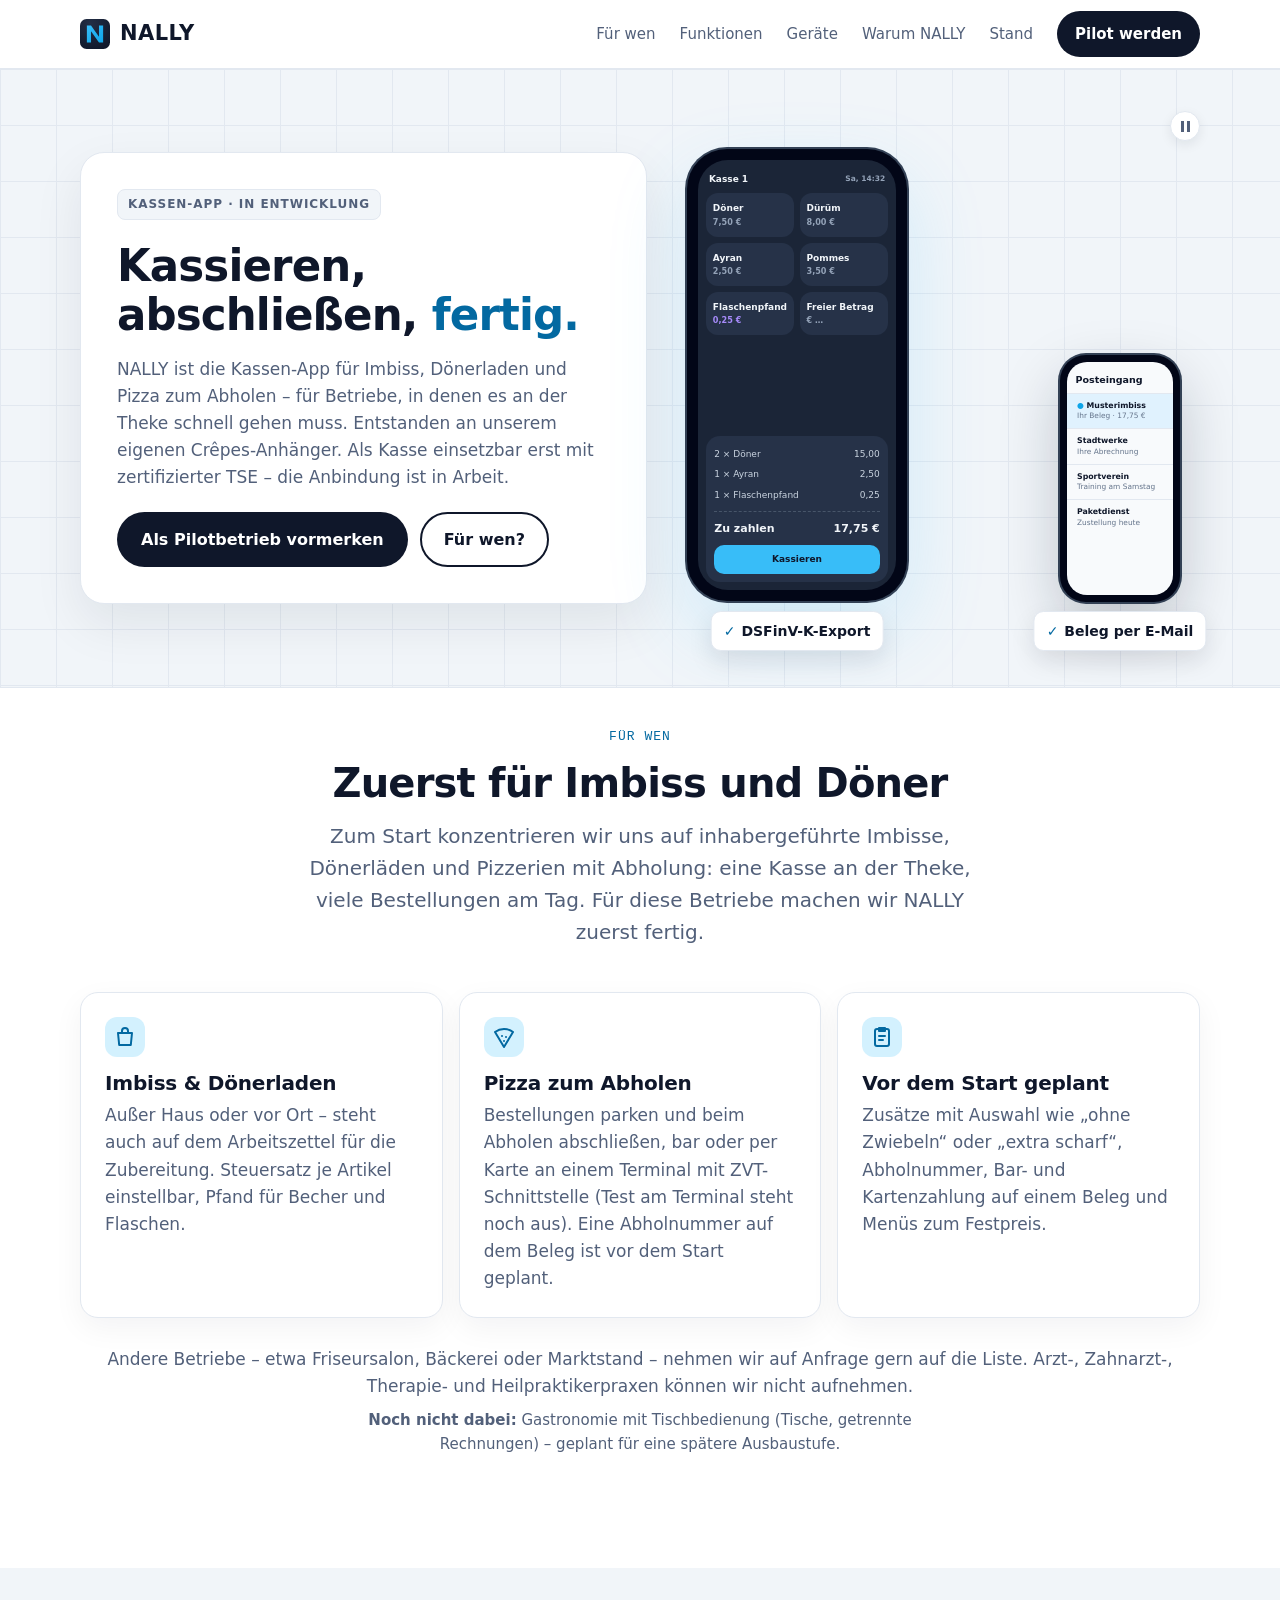
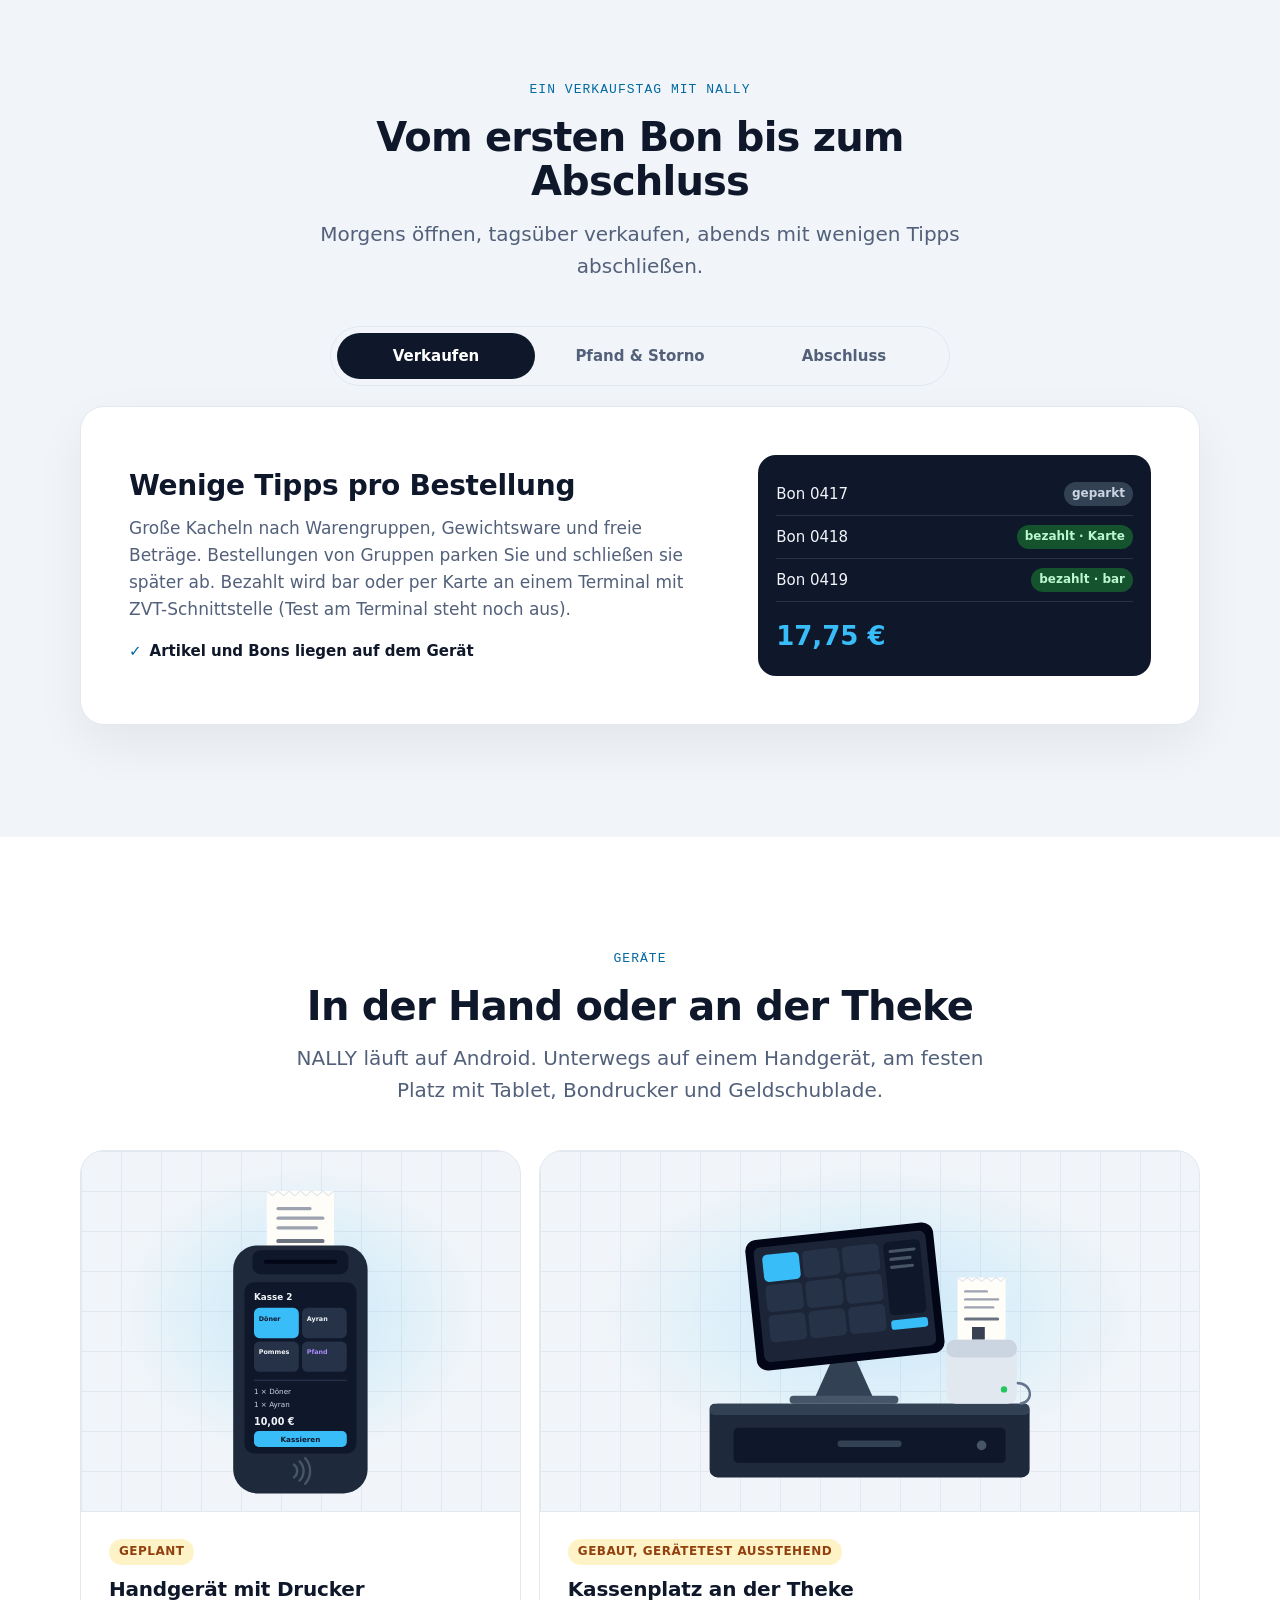
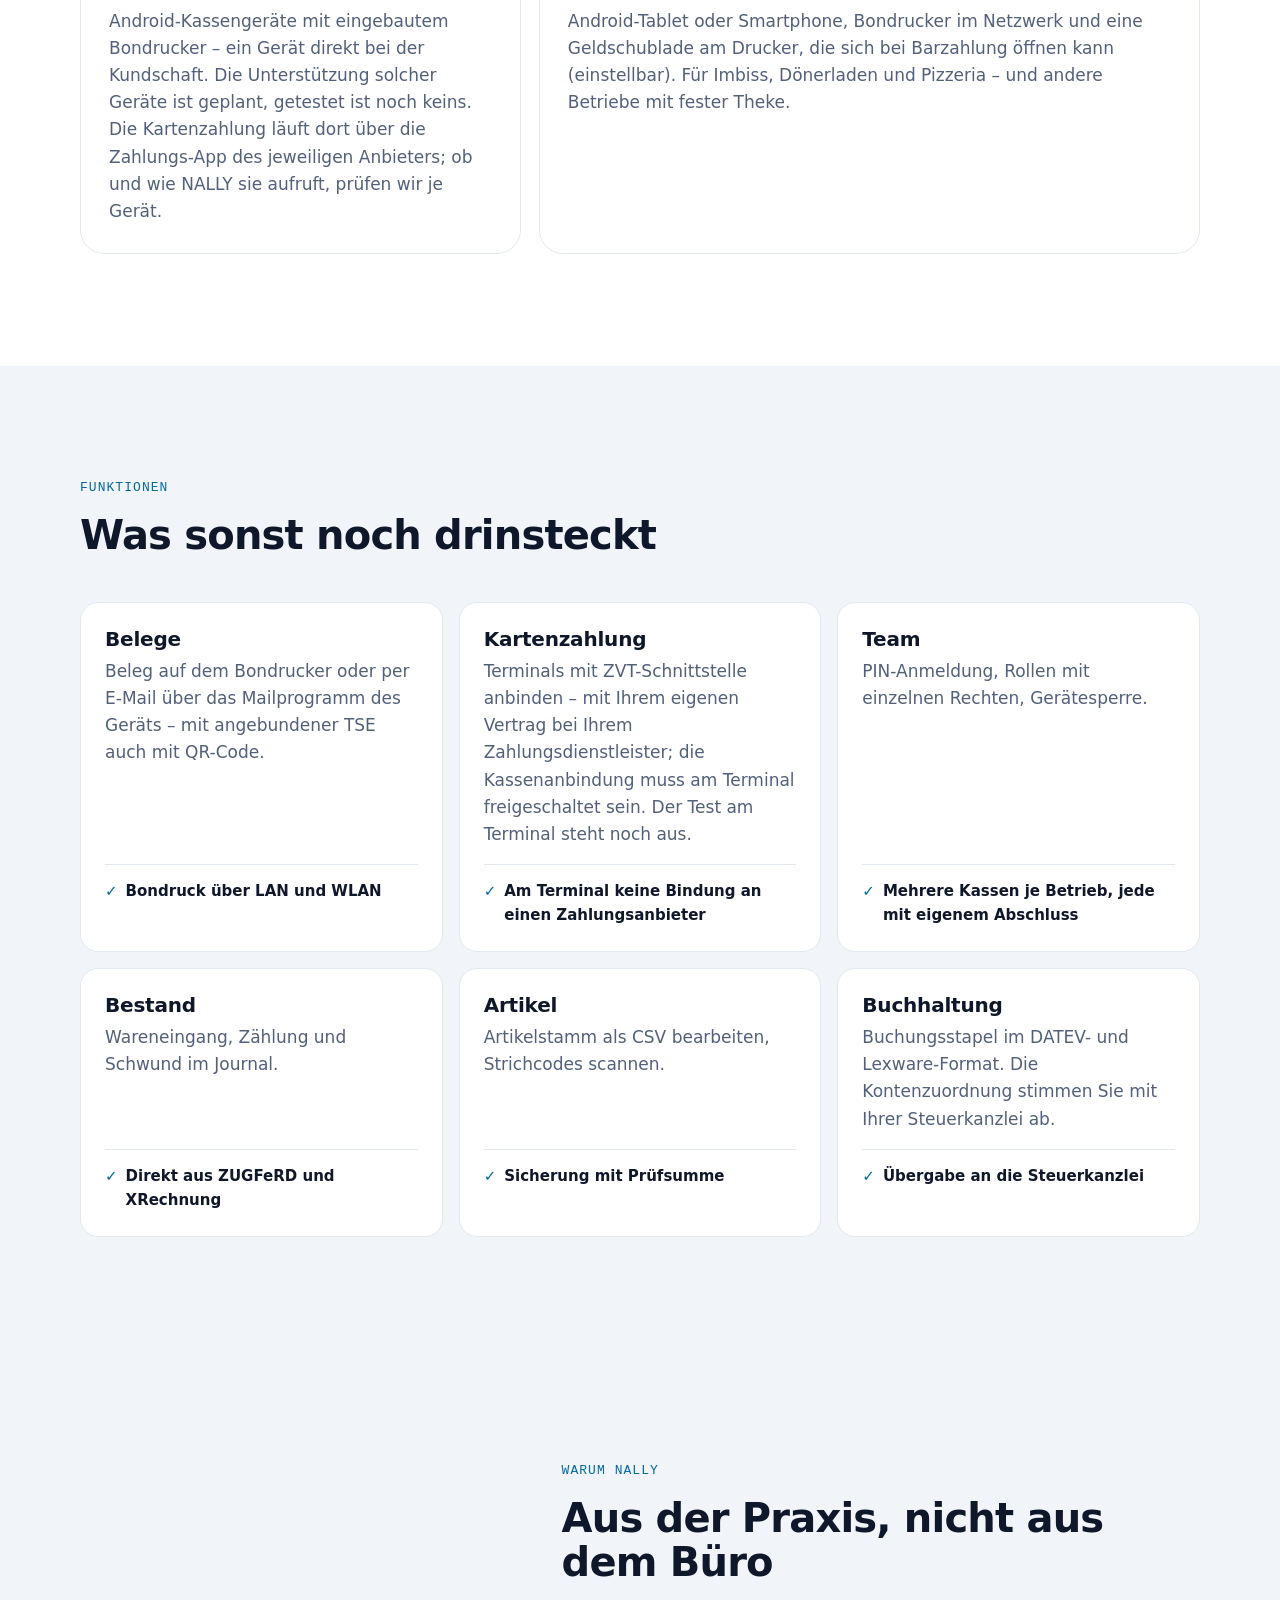
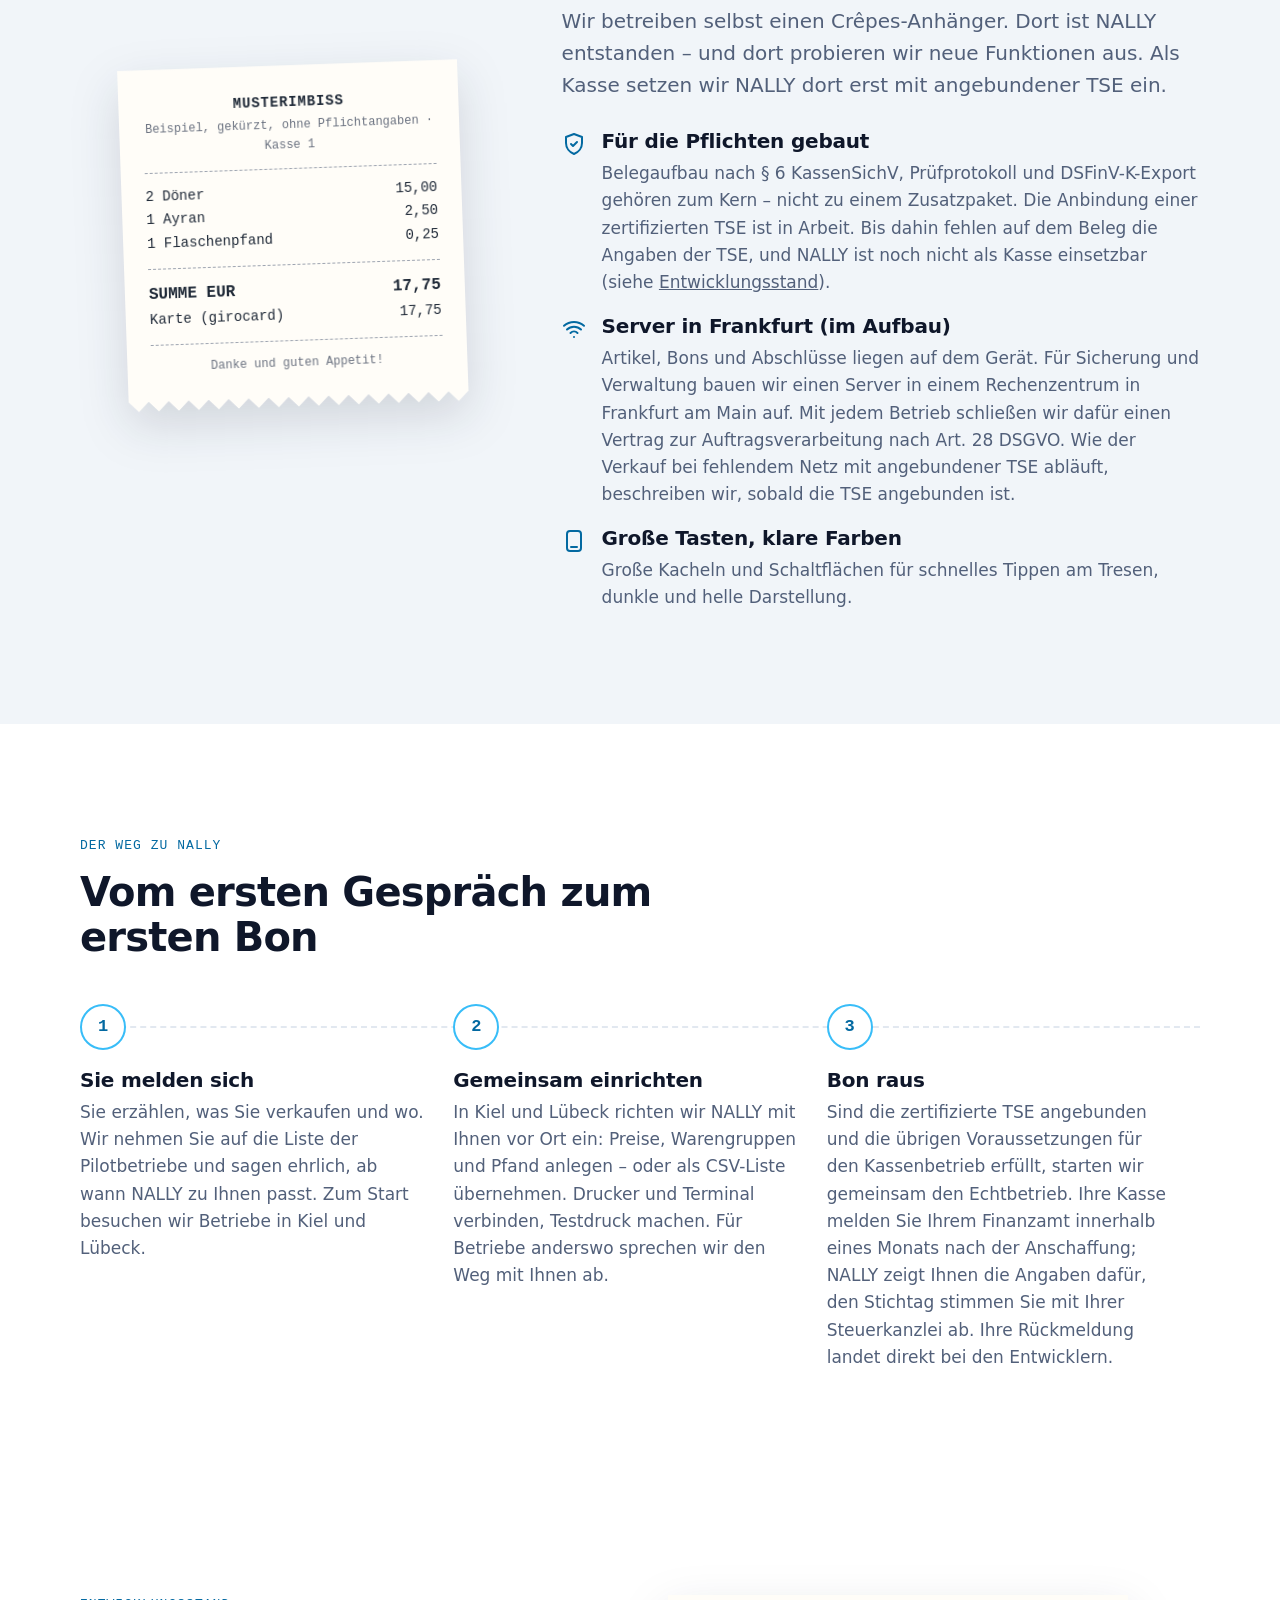
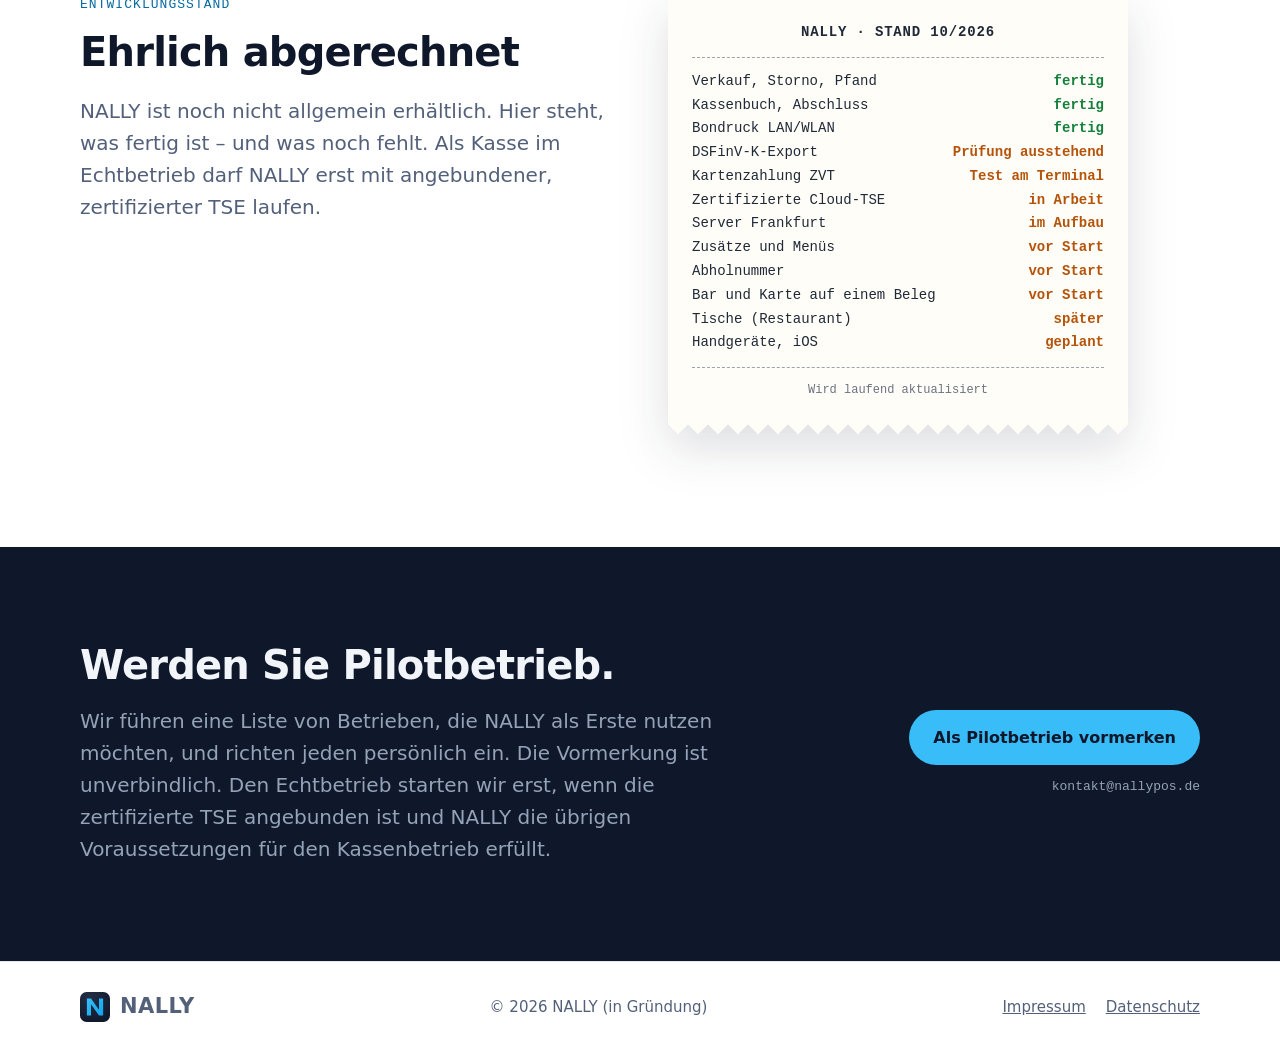
==== commit 820378e3: "Website: Zielgruppe Phase 1 (Imbiss, Döner, Pizza zum Abholen), Stand-Bon, Server Frankfurt, Vormerk" ====
--- a/site/index.html
+++ b/site/index.html
@@ -5,8 +5,8 @@
   <meta name="viewport" content="width=device-width, initial-scale=1">
   <meta http-equiv="Content-Security-Policy" content="default-src 'none'; script-src 'self'; style-src 'self'; img-src 'self'; base-uri 'none'; form-action 'none'; upgrade-insecure-requests">
   <meta name="referrer" content="strict-origin-when-cross-origin">
-  <title>NALLY – Die Kassen-App für kleine Betriebe</title>
-  <meta name="description" content="NALLY ist eine Kassen-App in Entwicklung für kleine Betriebe – vom Dönerladen über den Friseursalon bis zum Marktstand: schnell kassieren, Pfand, Kassenabschluss, DSFinV-K-Export. Als Kasse einsetzbar erst mit zertifizierter TSE, die Anbindung ist in Arbeit.">
+  <title>NALLY – Die Kassen-App für Imbiss und Döner</title>
+  <meta name="description" content="NALLY ist eine Kassen-App in Entwicklung für Imbiss, Dönerladen und Pizza zum Abholen: schnell kassieren, Pfand, Kassenabschluss, DSFinV-K-Export. Als Kasse einsetzbar erst mit zertifizierter TSE, die Anbindung ist in Arbeit.">
   <link rel="canonical" href="https://nallypos.de/">
   <link rel="icon" href="favicon.svg" type="image/svg+xml">
   <link rel="stylesheet" href="styles.css">
@@ -18,7 +18,7 @@
     <div class="wrap top-inner">
       <a class="logo" href="./" aria-label="NALLY Startseite"><img class="logo-mark" src="logo.svg" alt="" width="30" height="30">NALLY</a>
       <nav class="menu" aria-label="Hauptnavigation">
-        <a href="#branchen">Branchen</a>
+        <a href="#branchen">Für wen</a>
         <a href="#funktionen">Funktionen</a>
         <a href="#geraete">Geräte</a>
         <a href="#warum">Warum NALLY</a>
@@ -35,10 +35,10 @@
         <div class="intro-card">
           <p class="label">Kassen-App · in Entwicklung</p>
           <h1>Kassieren, abschließen, <span class="hl">fertig.</span></h1>
-          <p class="lead">NALLY ist die Kassen-App für kleine Betriebe – vom Dönerladen über den Friseursalon bis zum Marktstand. Entstanden an unserem eigenen Crêpes-Anhänger, gebaut für alle, die schnell und einfach kassieren wollen. Als Kasse einsetzbar erst mit zertifizierter TSE – die Anbindung ist in Arbeit.</p>
+          <p class="lead">NALLY ist die Kassen-App für Imbiss, Dönerladen und Pizza zum Abholen – für Betriebe, in denen es an der Theke schnell gehen muss. Entstanden an unserem eigenen Crêpes-Anhänger. Als Kasse einsetzbar erst mit zertifizierter TSE – die Anbindung ist in Arbeit.</p>
           <div class="intro-actions">
             <a class="btn btn-ink" href="#kontakt">Als Pilotbetrieb vormerken</a>
-            <a class="btn btn-line" href="#branchen">Für welche Branchen?</a>
+            <a class="btn btn-line" href="#branchen">Für wen?</a>
           </div>
         </div>
 
@@ -51,27 +51,27 @@
           <div class="phone" role="img" aria-label="Beispielhafter Verkauf in der NALLY-App: Artikel antippen, bar bezahlen, Beleg per E-Mail an das Handy der Kundin">
             <!-- Digitaler Beleg: steigt nach dem Bezahlen auf und wird wie durch einen Trichter zu Daten (Animation) -->
             <div class="phone-bon" aria-hidden="true">
-              <b>BELEG · MUSTERSTAND</b>
-              <span>2 Crêpe Schoko 9,00</span>
-              <span>1 Kaffee 2,80</span>
-              <span>1 Becherpfand 1,00</span>
-              <b>SUMME 12,80</b>
+              <b>BELEG · MUSTERIMBISS</b>
+              <span>2 Döner 15,00</span>
+              <span>1 Ayran 2,50</span>
+              <span>1 Flaschenpfand 0,25</span>
+              <b>SUMME 17,75</b>
             </div>
             <div class="screen" aria-hidden="true">
               <div class="screen-top">Kasse 1 <small>Sa, 14:32</small></div>
               <div class="tiles">
-                <div class="tile t-schoko">Crêpe Schoko<span>4,50 €</span></div>
-                <div class="tile">Crêpe Zucker<span>3,00 €</span></div>
-                <div class="tile t-kaffee">Kaffee<span>2,80 €</span></div>
-                <div class="tile">Limonade<span>3,50 €</span></div>
-                <div class="tile dep t-pfand">Becherpfand<span>1,00 €</span></div>
+                <div class="tile t-schoko">Döner<span>7,50 €</span></div>
+                <div class="tile">Dürüm<span>8,00 €</span></div>
+                <div class="tile t-kaffee">Ayran<span>2,50 €</span></div>
+                <div class="tile">Pommes<span>3,50 €</span></div>
+                <div class="tile dep t-pfand">Flaschenpfand<span>0,25 €</span></div>
                 <div class="tile">Freier Betrag<span>€ …</span></div>
               </div>
               <div class="cart">
-                <div class="cart-row cr1"><span>2 × Crêpe Schoko</span><span>9,00</span></div>
-                <div class="cart-row cr2"><span>1 × Kaffee</span><span>2,80</span></div>
-                <div class="cart-row cr3"><span>1 × Becherpfand</span><span>1,00</span></div>
-                <div class="cart-sum"><span>Zu zahlen</span><span>12,80 €</span></div>
+                <div class="cart-row cr1"><span>2 × Döner</span><span>15,00</span></div>
+                <div class="cart-row cr2"><span>1 × Ayran</span><span>2,50</span></div>
+                <div class="cart-row cr3"><span>1 × Flaschenpfand</span><span>0,25</span></div>
+                <div class="cart-sum"><span>Zu zahlen</span><span>17,75 €</span></div>
                 <div class="pay">Kassieren</div>
               </div>
               <div class="paid"><span class="paid-check">✓</span><b>Bezahlt · bar</b><small>Beleg per E-Mail</small></div>
@@ -84,7 +84,7 @@
             <div class="c-screen">
               <div class="c-toast">Neue E-Mail · Ihr Beleg</div>
               <div class="c-head">Posteingang</div>
-              <div class="c-mail c-new"><b>Musterstand</b><span>Ihr Beleg · 12,80 €</span></div>
+              <div class="c-mail c-new"><b>Musterimbiss</b><span>Ihr Beleg · 17,75 €</span></div>
               <div class="c-mail"><b>Stadtwerke</b><span>Ihre Abrechnung</span></div>
               <div class="c-mail"><b>Sportverein</b><span>Training am Samstag</span></div>
               <div class="c-mail"><b>Paketdienst</b><span>Zustellung heute</span></div>
@@ -95,13 +95,13 @@
       </div>
     </div>
 
-    <!-- Branchen: jede Aussage ist durch die App gedeckt (Startkataloge core/branchen.ts, Verkaufsart, tip.ts, kitchen.ts, Einheiten kg/l/h) -->
+    <!-- Für wen: fertige Funktionen sind durch die App gedeckt, Geplantes ist als geplant benannt -->
     <section class="section first" id="branchen" aria-labelledby="h-branchen">
       <div class="wrap">
         <div class="head center">
-          <p class="kicker">Branchen</p>
-          <h2 id="h-branchen">Eine Kasse für viele Branchen</h2>
-          <p class="lead">Vom Dönerladen über den Friseursalon bis zum Hofladen: Bei der Einrichtung wählen Sie einen passenden Startkatalog mit Warengruppen und Artikeln – oder beginnen mit einer leeren Kasse.</p>
+          <p class="kicker">Für wen</p>
+          <h2 id="h-branchen">Zuerst für Imbiss und Döner</h2>
+          <p class="lead">Zum Start konzentrieren wir uns auf inhabergeführte Imbisse, Dönerläden und Pizzerien mit Abholung: eine Kasse an der Theke, viele Bestellungen am Tag. Für diese Betriebe machen wir NALLY zuerst fertig.</p>
         </div>
         <ul class="branches" role="list">
           <li class="branch">
@@ -110,33 +110,18 @@
             <p>Außer Haus oder vor Ort – steht auch auf dem Arbeitszettel für die Zubereitung. Steuersatz je Artikel einstellbar, Pfand für Becher und Flaschen.</p>
           </li>
           <li class="branch">
-            <svg viewBox="0 0 24 24" fill="none" stroke="currentColor" stroke-width="2" stroke-linecap="round" stroke-linejoin="round" aria-hidden="true"><circle cx="6" cy="6" r="3"/><circle cx="6" cy="18" r="3"/><path d="M20 4 8.1 15.9M14.5 14.5 20 20M8.1 8.1 12 12"/></svg>
-            <h3>Friseursalon</h3>
-            <p>Leistungen mit festem oder freiem Preis, Trinkgeld als eigene Position – je nach Einstellung für das Personal oder den Betrieb, Umsatz je Mitarbeiterin und Mitarbeiter.</p>
+            <svg viewBox="0 0 24 24" fill="none" stroke="currentColor" stroke-width="2" stroke-linecap="round" stroke-linejoin="round" aria-hidden="true"><path d="M3 7a15 15 0 0 1 18 0L12 22z"/><path d="M10 11h.01M14 12h.01M12 16h.01"/></svg>
+            <h3>Pizza zum Abholen</h3>
+            <p>Bestellungen parken und beim Abholen abschließen, bar oder per Karte an einem Terminal mit ZVT-Schnittstelle (Test am Terminal steht noch aus). Eine Abholnummer auf dem Beleg ist vor dem Start geplant.</p>
           </li>
           <li class="branch">
-            <svg viewBox="0 0 24 24" fill="none" stroke="currentColor" stroke-width="2" stroke-linecap="round" stroke-linejoin="round" aria-hidden="true"><path d="M4 9h12v5a5 5 0 0 1-5 5H9a5 5 0 0 1-5-5z"/><path d="M16 11h2a2 2 0 0 1 0 4h-2"/><path d="M8 3v3M12 3v3"/></svg>
-            <h3>Bäckerei &amp; Café</h3>
-            <p>Stück- und Gewichtsware, schneller Verkauf an der Theke – vor Ort oder zum Mitnehmen.</p>
-          </li>
-          <li class="branch">
-            <svg viewBox="0 0 24 24" fill="none" stroke="currentColor" stroke-width="2" stroke-linecap="round" stroke-linejoin="round" aria-hidden="true"><path d="M3 10h18l-2 10H5z"/><path d="m8 10 4-6 4 6"/><path d="M9 14v3M15 14v3"/></svg>
-            <h3>Hofladen &amp; Marktstand</h3>
-            <p>Ware nach Kilo oder Liter, freie Beträge, Pfand – auf dem Smartphone auch ohne festen Platz.</p>
-          </li>
-          <li class="branch">
-            <svg viewBox="0 0 24 24" fill="none" stroke="currentColor" stroke-width="2" stroke-linecap="round" stroke-linejoin="round" aria-hidden="true"><path d="M10 2h4v4l2 3v12a1 1 0 0 1-1 1H9a1 1 0 0 1-1-1V9l2-3z"/><path d="M8 13h8"/></svg>
-            <h3>Getränkehandel &amp; Kiosk</h3>
-            <p>Strichcodes scannen, Pfand und Rücknahme, Bestand mit Wareneingang aus der Lieferantenrechnung.</p>
-          </li>
-          <li class="branch">
-            <svg viewBox="0 0 24 24" fill="none" stroke="currentColor" stroke-width="2" stroke-linecap="round" stroke-linejoin="round" aria-hidden="true"><path d="M12 20s-7-4.4-7-10a4 4 0 0 1 7-2.6A4 4 0 0 1 19 10c0 5.6-7 10-7 10z"/></svg>
-            <h3>Praxis &amp; Studio</h3>
-            <p>Zum Beispiel Physiotherapie oder Kosmetik: Leistungen nach Zeit abrechnen, Steuersatz je Leistung einstellbar.</p>
+            <svg viewBox="0 0 24 24" fill="none" stroke="currentColor" stroke-width="2" stroke-linecap="round" stroke-linejoin="round" aria-hidden="true"><rect x="5" y="4" width="14" height="17" rx="2"/><path d="M9 3h6v3H9z"/><path d="M9 11h6M9 15h4"/></svg>
+            <h3>Vor dem Start geplant</h3>
+            <p>Zusätze mit Auswahl wie „ohne Zwiebeln“ oder „extra scharf“, Abholnummer, Bar- und Kartenzahlung auf einem Beleg und Menüs zum Festpreis.</p>
           </li>
         </ul>
-        <p class="also">Außerdem zum Beispiel: Food-Trucks, Eisdielen, Blumenläden, Boutiquen, Nagelstudios, Vereinsfeste.</p>
-        <p class="not-yet"><strong>Noch nicht dabei:</strong> Gastronomie mit Tischbedienung (Tische, getrennte Rechnungen).</p>
+        <p class="also">Andere Betriebe – etwa Friseursalon, Bäckerei oder Marktstand – nehmen wir auf Anfrage gern auf die Liste. Arzt-, Zahnarzt-, Therapie- und Heilpraktikerpraxen können wir nicht aufnehmen.</p>
+        <p class="not-yet"><strong>Noch nicht dabei:</strong> Gastronomie mit Tischbedienung (Tische, getrennte Rechnungen) – geplant für eine spätere Ausbaustufe.</p>
       </div>
     </section>
 
@@ -165,14 +150,14 @@
             <div class="mini-row"><span>Bon 0417</span><span class="pill-s">geparkt</span></div>
             <div class="mini-row"><span>Bon 0418</span><span class="pill-s ok">bezahlt · Karte</span></div>
             <div class="mini-row"><span>Bon 0419</span><span class="pill-s ok">bezahlt · bar</span></div>
-            <div class="mini-big">12,80 €</div>
+            <div class="mini-big">17,75 €</div>
           </div>
         </div>
 
         <div class="panel" role="tabpanel" id="p-pfand" aria-labelledby="t-pfand" tabindex="0">
           <div>
-            <h3>Pfand, das nicht mit dem Umsatz verschwimmt</h3>
-            <p>Beliebig viele Pfandartikel mit eigener Farbe im Warenkorb, Rücknahme mit einem Tipp. Storno und Teilstorno mit anteiliger Auszahlung – nachvollziehbar im Protokoll.</p>
+            <h3>Pfand getrennt im Blick</h3>
+            <p>Beliebig viele Pfandartikel mit eigener Farbe im Warenkorb, Rücknahme mit einem Tipp. Im Abschluss steht das Pfand getrennt. Storno und Teilstorno mit anteiliger Auszahlung – nachvollziehbar im Protokoll.</p>
             <p class="result">Jeder Storno mit Name und Uhrzeit</p>
           </div>
           <div class="mini" aria-hidden="true">
@@ -192,7 +177,7 @@
             </svg>
             <div class="mini-row"><span>Becherpfand</span><span class="dep-t">+1,00</span></div>
             <div class="mini-row"><span>Pfand-Rücknahme</span><span class="dep-t">−1,00</span></div>
-            <div class="mini-row"><span>Teilstorno Bon 0412</span><span>−3,00</span></div>
+            <div class="mini-row"><span>Teilstorno Bon 0412</span><span>−3,50</span></div>
             <div class="mini-big">Protokoll ✓</div>
           </div>
         </div>
@@ -206,7 +191,7 @@
           <div class="mini" aria-hidden="true">
             <div class="mini-row"><span>Umsatz bar</span><span>612,40</span></div>
             <div class="mini-row"><span>Umsatz Karte</span><span>845,10</span></div>
-            <div class="mini-row"><span>Pfand saldiert</span><span class="dep-t">38,00</span></div>
+            <div class="mini-row"><span>davon Pfand (saldiert)</span><span class="dep-t">38,00</span></div>
             <div class="mini-big"><span class="count" data-count="1457.50">1.457,50</span> €</div>
             <div class="mini-cap">Tagesumsatz · Z-Bericht 0093</div>
           </div>
@@ -245,10 +230,10 @@
                 <rect x="132" y="156" width="56" height="38" rx="7" fill="#263248"/>
                 <rect x="72" y="198" width="56" height="38" rx="7" fill="#263248"/>
                 <rect x="132" y="198" width="56" height="38" rx="7" fill="#263248"/>
-                <g font-family="system-ui, sans-serif" font-size="8" font-weight="700"><text x="78" y="172" fill="#0f172a">Crêpe</text><text x="138" y="172" fill="#f1f5f9">Kaffee</text><text x="78" y="214" fill="#f1f5f9">Limo</text><text x="138" y="214" fill="#a78bfa">Pfand</text></g>
+                <g font-family="system-ui, sans-serif" font-size="8" font-weight="700"><text x="78" y="172" fill="#0f172a">Döner</text><text x="138" y="172" fill="#f1f5f9">Ayran</text><text x="78" y="214" fill="#f1f5f9">Pommes</text><text x="138" y="214" fill="#a78bfa">Pfand</text></g>
                 <rect x="72" y="246" width="116" height="1" fill="#33415c"/>
-                <g font-family="system-ui, sans-serif" font-size="9" fill="#cbd5e1"><text x="72" y="264">1 × Crêpe</text><text x="72" y="280">1 × Kaffee</text></g>
-                <text x="72" y="302" font-family="system-ui, sans-serif" font-size="12" font-weight="800" fill="#f1f5f9">7,30 €</text>
+                <g font-family="system-ui, sans-serif" font-size="9" fill="#cbd5e1"><text x="72" y="264">1 × Döner</text><text x="72" y="280">1 × Ayran</text></g>
+                <text x="72" y="302" font-family="system-ui, sans-serif" font-size="12" font-weight="800" fill="#f1f5f9">10,00 €</text>
                 <rect x="72" y="310" width="116" height="20" rx="6" fill="#38bdf8"/>
                 <text x="130" y="324" text-anchor="middle" font-family="system-ui, sans-serif" font-size="9" font-weight="800" fill="#0f172a">Kassieren</text>
                 <!-- Kontaktlos-Zeichen -->
@@ -316,7 +301,7 @@
             <figcaption>
               <span class="tag-soon">gebaut, Gerätetest ausstehend</span>
               <h3>Kassenplatz an der Theke</h3>
-              <p>Android-Tablet oder Smartphone, Bondrucker im Netzwerk und eine Geldschublade am Drucker, die sich bei Barzahlung öffnen kann (einstellbar). Für Dönerladen, Salon, Café und Laden.</p>
+              <p>Android-Tablet oder Smartphone, Bondrucker im Netzwerk und eine Geldschublade am Drucker, die sich bei Barzahlung öffnen kann (einstellbar). Für Imbiss, Dönerladen und Pizzeria – und andere Betriebe mit fester Theke.</p>
             </figcaption>
           </figure>
         </div>
@@ -345,15 +330,15 @@
     <section class="section soft" id="warum" aria-labelledby="h-warum">
       <div class="wrap why">
         <div class="bon-wrap"><div class="bon" aria-hidden="true">
-          <div class="bon-head">MUSTERSTAND</div>
-          <div class="bon-sub">Beispiel, gekürzt · Kasse 1</div>
+          <div class="bon-head">MUSTERIMBISS</div>
+          <div class="bon-sub">Beispiel, gekürzt, ohne Pflichtangaben · Kasse 1</div>
           <hr>
-          <div class="bon-row"><span>2 Crêpe Schoko</span><span>9,00</span></div>
-          <div class="bon-row"><span>1 Kaffee</span><span>2,80</span></div>
-          <div class="bon-row"><span>1 Becherpfand</span><span>1,00</span></div>
+          <div class="bon-row"><span>2 Döner</span><span>15,00</span></div>
+          <div class="bon-row"><span>1 Ayran</span><span>2,50</span></div>
+          <div class="bon-row"><span>1 Flaschenpfand</span><span>0,25</span></div>
           <hr>
-          <div class="bon-row bon-sum"><span>SUMME EUR</span><span>12,80</span></div>
-          <div class="bon-row"><span>Karte (girocard)</span><span>12,80</span></div>
+          <div class="bon-row bon-sum"><span>SUMME EUR</span><span>17,75</span></div>
+          <div class="bon-row"><span>Karte (girocard)</span><span>17,75</span></div>
           <hr>
           <div class="bon-sub">Danke und guten Appetit!</div>
         </div></div>
@@ -368,7 +353,7 @@
             </li>
             <li>
               <svg viewBox="0 0 24 24" fill="none" stroke="currentColor" stroke-width="2" stroke-linecap="round" stroke-linejoin="round" aria-hidden="true"><path d="M2 8.8a15 15 0 0 1 20 0M5 12.5a10 10 0 0 1 14 0M8.5 16a5 5 0 0 1 7 0"/><path d="M12 20h.01"/></svg>
-              <div><h3>Daten auf dem Gerät</h3><p>Artikel, Bons und Abschlüsse liegen direkt auf dem Gerät. Wie der Verkauf bei fehlendem Netz mit angebundener TSE abläuft, beschreiben wir, sobald die TSE angebunden ist.</p></div>
+              <div><h3>Server in Frankfurt (im Aufbau)</h3><p>Artikel, Bons und Abschlüsse liegen auf dem Gerät. Für Sicherung und Verwaltung bauen wir einen Server in einem Rechenzentrum in Frankfurt am Main auf. Mit jedem Betrieb schließen wir dafür einen Vertrag zur Auftragsverarbeitung nach Art. 28 DSGVO. Wie der Verkauf bei fehlendem Netz mit angebundener TSE abläuft, beschreiben wir, sobald die TSE angebunden ist.</p></div>
             </li>
             <li>
               <svg viewBox="0 0 24 24" fill="none" stroke="currentColor" stroke-width="2" stroke-linecap="round" stroke-linejoin="round" aria-hidden="true"><rect x="5" y="2" width="14" height="20" rx="3"/><path d="M9 18h6"/></svg>
@@ -387,9 +372,9 @@
           <h2 id="h-weg">Vom ersten Gespräch zum ersten Bon</h2>
         </div>
         <div class="path">
-          <div class="stop"><div class="dot">1</div><h3>Sie melden sich</h3><p>Sie erzählen, was Sie verkaufen und wo. Wir nehmen Sie auf die Liste der Pilotbetriebe und sagen ehrlich, ab wann NALLY zu Ihnen passt.</p></div>
-          <div class="stop"><div class="dot">2</div><h3>Artikel rein</h3><p>Preise, Warengruppen und Pfand anlegen – oder als CSV-Liste übernehmen. Drucker und Terminal verbinden.</p></div>
-          <div class="stop"><div class="dot">3</div><h3>Bon raus</h3><p>Sind die zertifizierte TSE angebunden und die übrigen Voraussetzungen für den Kassenbetrieb erfüllt, starten wir gemeinsam den Echtbetrieb. Ihre Kasse melden Sie dann innerhalb eines Monats Ihrem Finanzamt; NALLY zeigt Ihnen die Angaben dafür. Ihre Rückmeldung landet direkt bei den Entwicklern.</p></div>
+          <div class="stop"><div class="dot">1</div><h3>Sie melden sich</h3><p>Sie erzählen, was Sie verkaufen und wo. Wir nehmen Sie auf die Liste der Pilotbetriebe und sagen ehrlich, ab wann NALLY zu Ihnen passt. Zum Start besuchen wir Betriebe in Kiel und Lübeck.</p></div>
+          <div class="stop"><div class="dot">2</div><h3>Gemeinsam einrichten</h3><p>In Kiel und Lübeck richten wir NALLY mit Ihnen vor Ort ein: Preise, Warengruppen und Pfand anlegen – oder als CSV-Liste übernehmen. Drucker und Terminal verbinden, Testdruck machen. Für Betriebe anderswo sprechen wir den Weg mit Ihnen ab.</p></div>
+          <div class="stop"><div class="dot">3</div><h3>Bon raus</h3><p>Sind die zertifizierte TSE angebunden und die übrigen Voraussetzungen für den Kassenbetrieb erfüllt, starten wir gemeinsam den Echtbetrieb. Ihre Kasse melden Sie Ihrem Finanzamt innerhalb eines Monats nach der Anschaffung; NALLY zeigt Ihnen die Angaben dafür, den Stichtag stimmen Sie mit Ihrer Steuerkanzlei ab. Ihre Rückmeldung landet direkt bei den Entwicklern.</p></div>
         </div>
       </div>
     </section>
@@ -412,8 +397,12 @@
             <li class="bon-row"><span>DSFinV-K-Export</span><span class="mark wip">Prüfung ausstehend</span></li>
             <li class="bon-row"><span>Kartenzahlung ZVT</span><span class="mark wip">Test am Terminal</span></li>
             <li class="bon-row"><span>Zertifizierte Cloud-TSE</span><span class="mark wip">in Arbeit</span></li>
-            <li class="bon-row"><span>Server in der EU (Frankfurt)</span><span class="mark wip">geplant</span></li>
-            <li class="bon-row"><span>Handgeräte, Tap to Pay, iOS</span><span class="mark wip">geplant</span></li>
+            <li class="bon-row"><span>Server Frankfurt</span><span class="mark wip">im Aufbau</span></li>
+            <li class="bon-row"><span>Zusätze und Menüs</span><span class="mark wip">vor Start</span></li>
+            <li class="bon-row"><span>Abholnummer</span><span class="mark wip">vor Start</span></li>
+            <li class="bon-row"><span>Bar und Karte auf einem Beleg</span><span class="mark wip">vor Start</span></li>
+            <li class="bon-row"><span>Tische (Restaurant)</span><span class="mark wip">später</span></li>
+            <li class="bon-row"><span>Handgeräte, iOS</span><span class="mark wip">geplant</span></li>
           </ul>
           <hr>
           <div class="bon-sub">Wird laufend aktualisiert</div>
@@ -426,7 +415,7 @@
       <div class="wrap closing-grid">
         <div>
           <h2 id="h-kontakt">Werden Sie Pilotbetrieb.</h2>
-          <p class="lead">Wir führen eine Liste von Betrieben, die NALLY als Erste nutzen möchten, und richten jeden persönlich ein. Den Echtbetrieb starten wir erst, wenn die zertifizierte TSE angebunden ist und NALLY die übrigen Voraussetzungen für den Kassenbetrieb erfüllt.</p>
+          <p class="lead">Wir führen eine Liste von Betrieben, die NALLY als Erste nutzen möchten, und richten jeden persönlich ein. Die Vormerkung ist unverbindlich. Den Echtbetrieb starten wir erst, wenn die zertifizierte TSE angebunden ist und NALLY die übrigen Voraussetzungen für den Kassenbetrieb erfüllt.</p>
         </div>
         <div class="closing-cta">
           <a class="btn btn-accent" href="mailto:kontakt@nallypos.de?subject=Pilotbetrieb%20NALLY">Als Pilotbetrieb vormerken</a>
--- a/site/styles.css
+++ b/site/styles.css
@@ -263,7 +263,7 @@
 /* Entwicklungsstand als Bon */
 .state { display: grid; grid-template-columns: 1fr 1fr; gap: 56px; align-items: start; }
 .state .bon-wrap { max-width: 460px; width: 100%; }
-.mark { font-weight: 700; }
+.mark { font-weight: 700; white-space: nowrap; }
 .mark.ok { color: #15803d; }
 .mark.wip { color: #b45309; }
 
@@ -291,6 +291,7 @@
 @media (max-width: 960px) {
   .intro-grid, .why, .state, .closing-grid, .devices, .panel { grid-template-columns: minmax(0, 1fr); }
   .cards, .branches { grid-template-columns: repeat(2, minmax(0, 1fr)); }
+  .branches > :last-child:nth-child(odd) { grid-column: 1 / -1; } /* drei Karten: die letzte über die volle Breite */
   .closing-cta { justify-self: start; text-align: left; }
   .device-art { min-height: 0; }
 }
@@ -508,7 +509,7 @@
   .cup-minus { opacity: 1; }
 }
 
-/* Sehr schmales Kassen-Handy (niedrige Bildschirme): die zwei Kacheln ohne Animation (Limonade, Freier Betrag) ausblenden,
+/* Sehr schmales Kassen-Handy (niedrige Bildschirme): die zwei Kacheln ohne Animation (Pommes, Freier Betrag) ausblenden,
    damit Warenkorb und „Kassieren“ vollständig sichtbar bleiben */
 @container (max-width: 150px) {
   .tile:nth-child(4), .tile:nth-child(6) { display: none; }
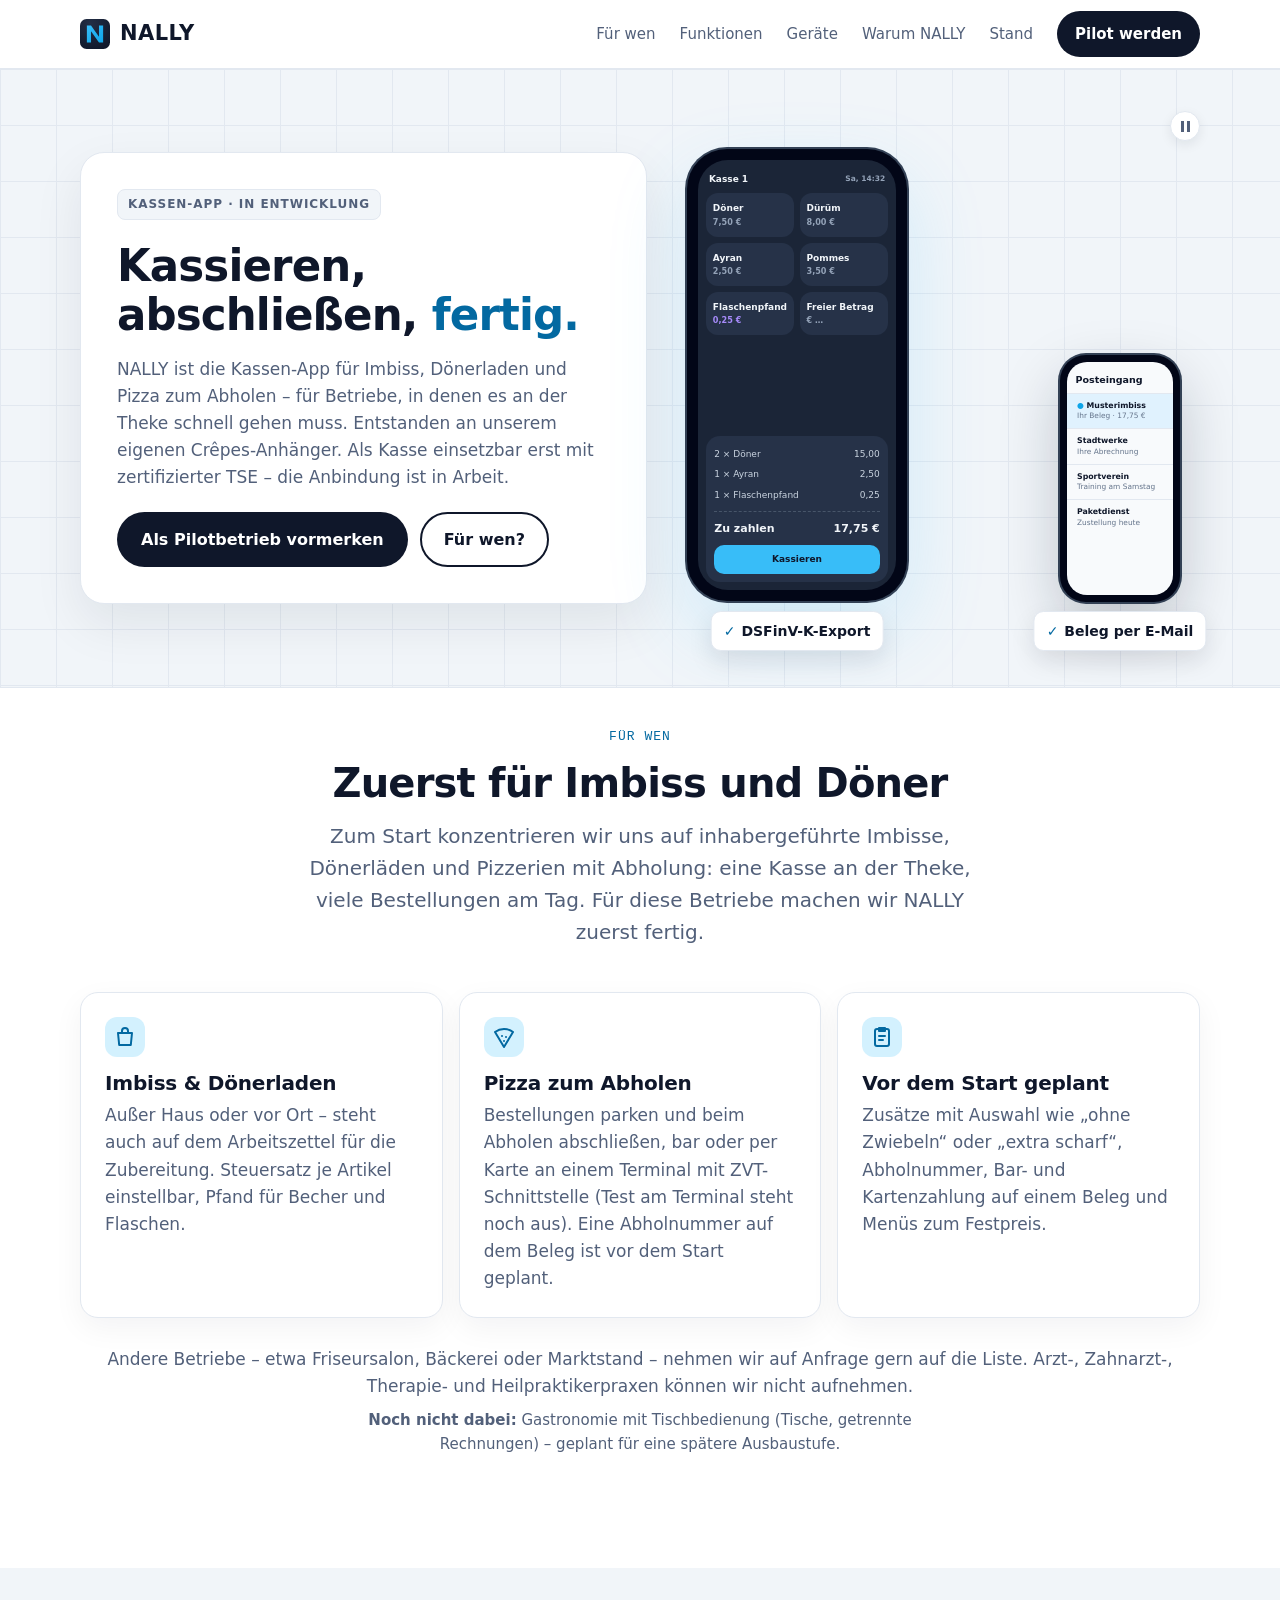
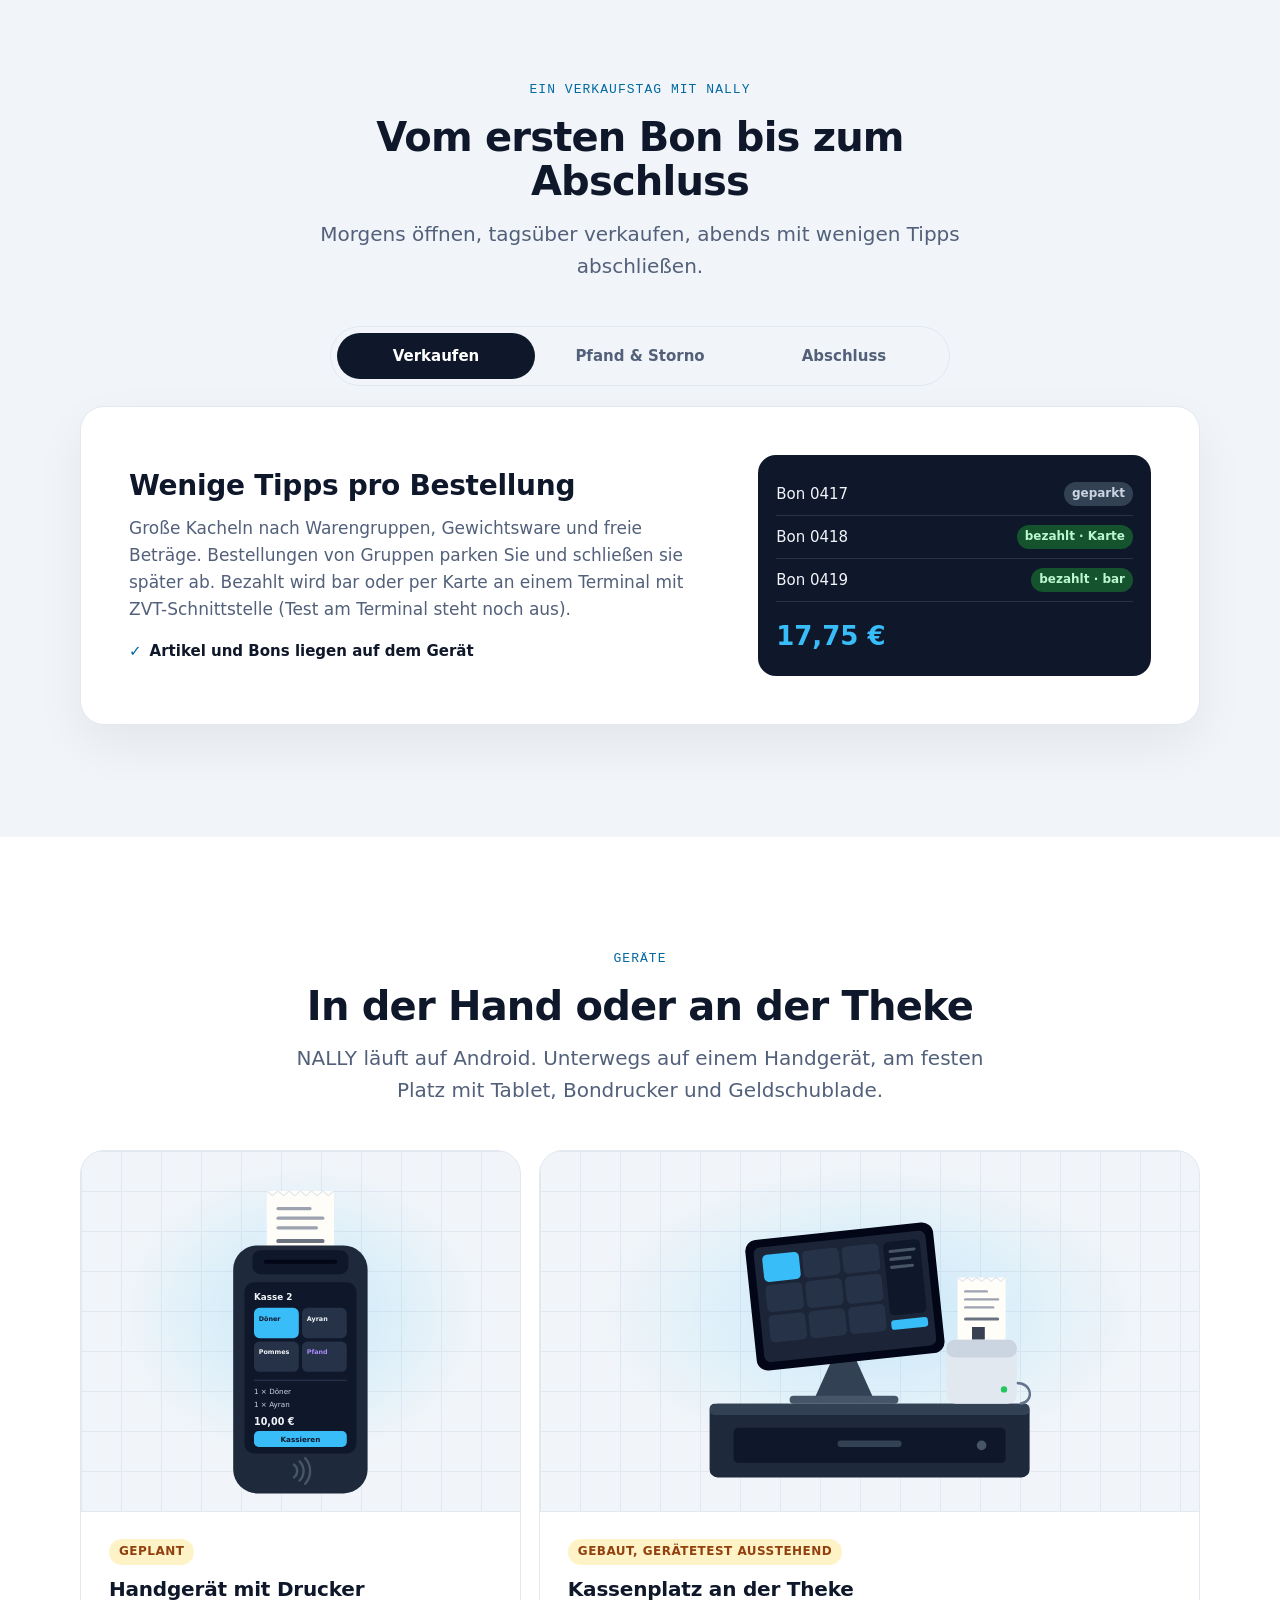
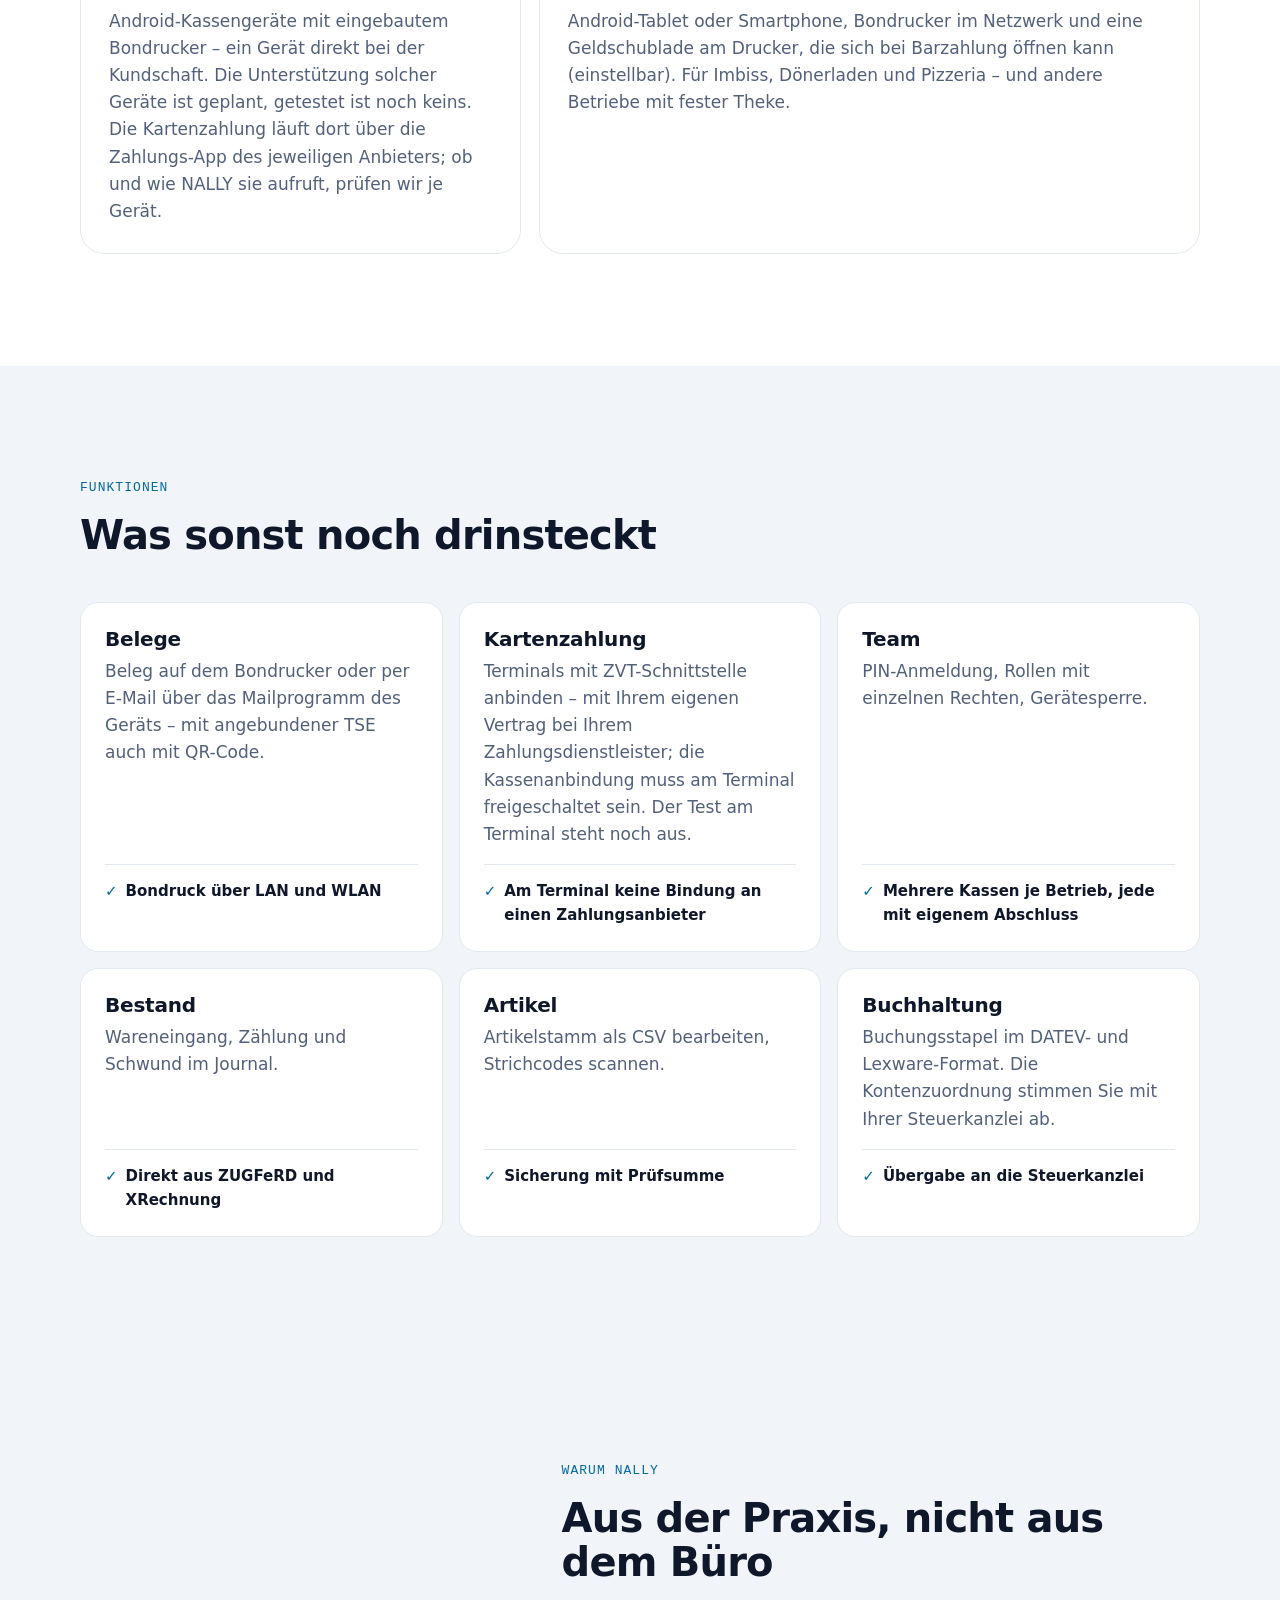
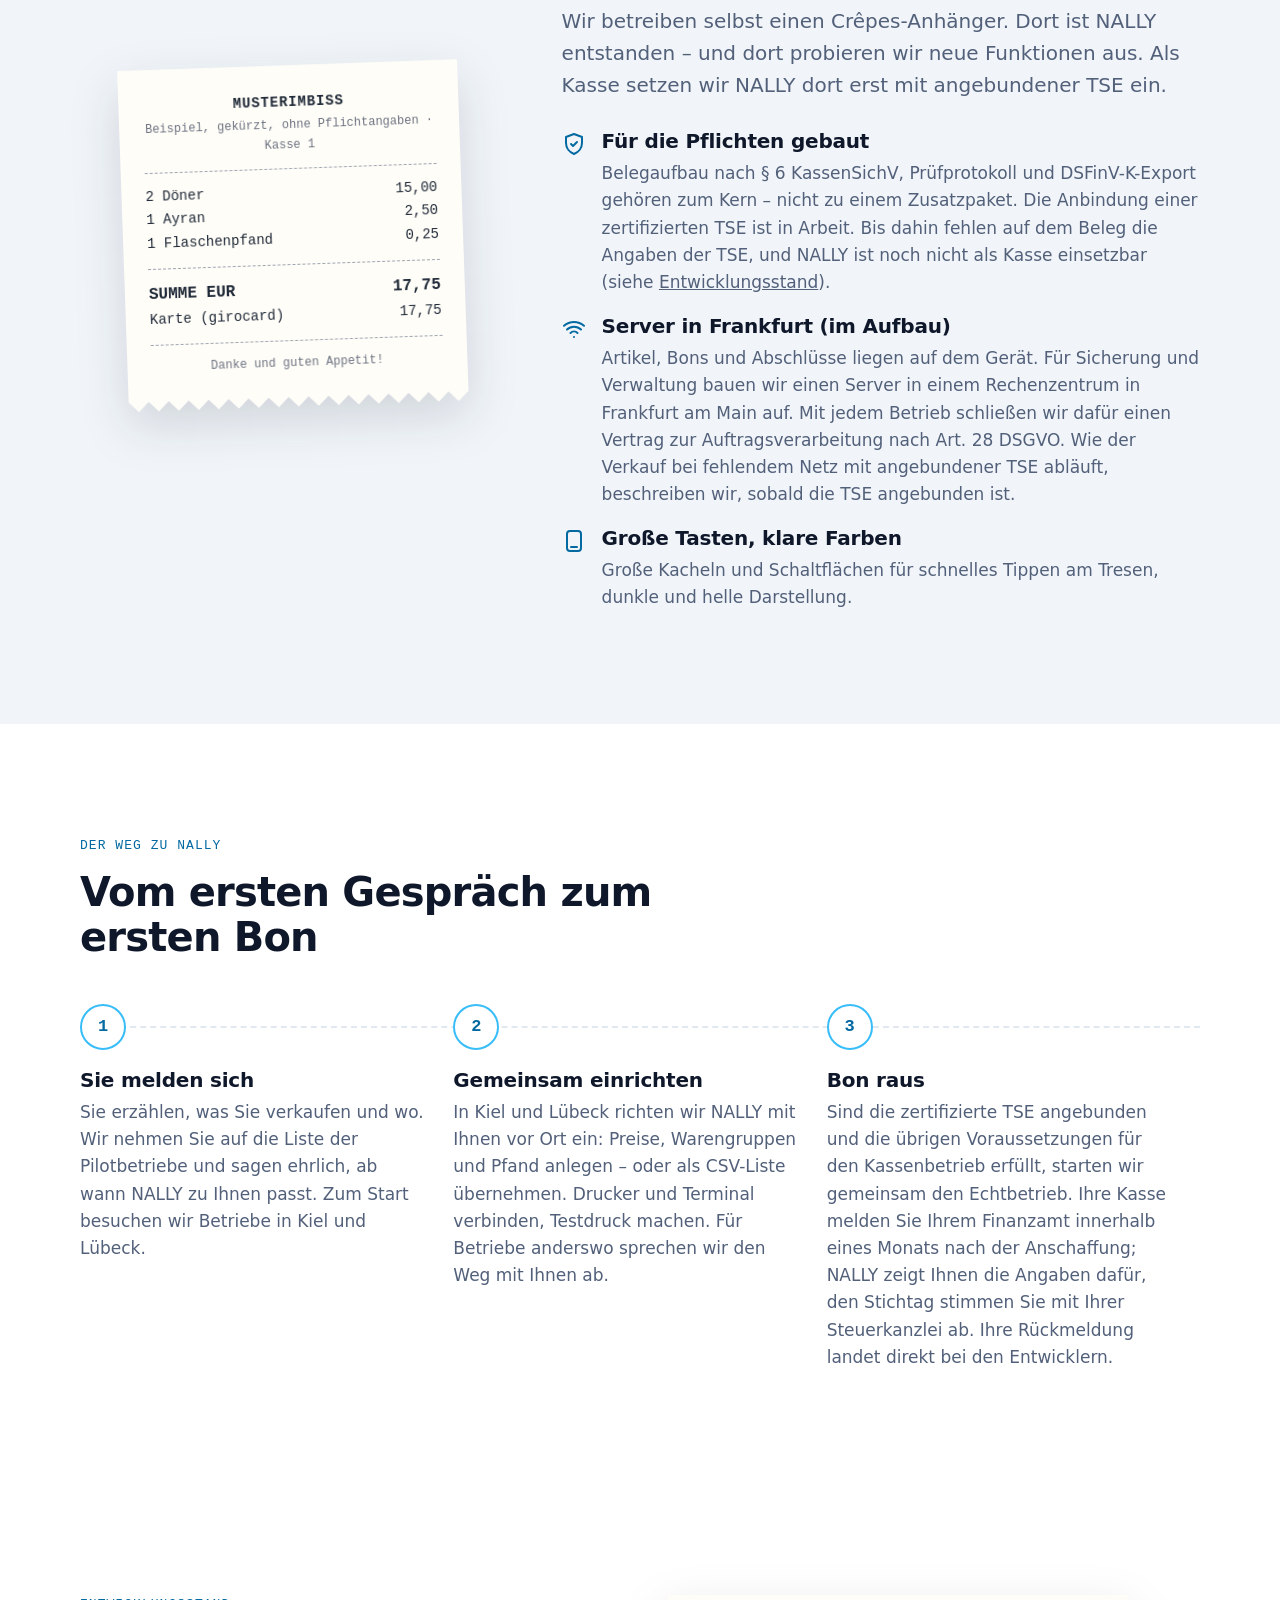
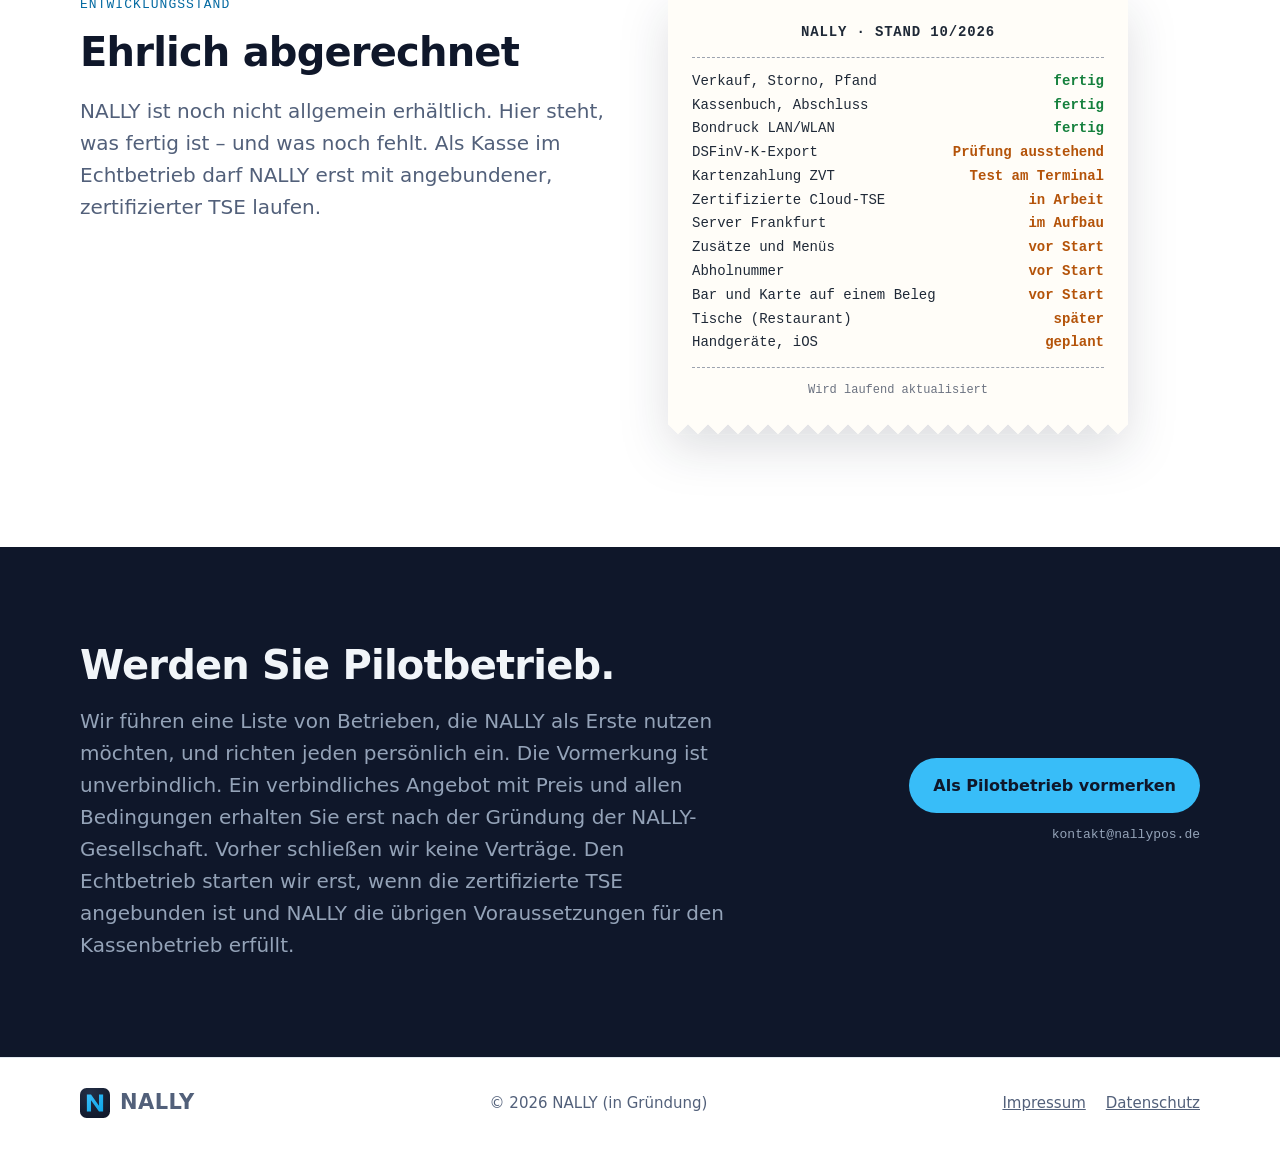
==== commit c6a4670a: "Website: Hinweis, dass ein verbindliches Angebot erst nach der Gründung kommt Satz 4.1 aus der Recht" ====
--- a/site/index.html
+++ b/site/index.html
@@ -415,7 +415,7 @@
       <div class="wrap closing-grid">
         <div>
           <h2 id="h-kontakt">Werden Sie Pilotbetrieb.</h2>
-          <p class="lead">Wir führen eine Liste von Betrieben, die NALLY als Erste nutzen möchten, und richten jeden persönlich ein. Die Vormerkung ist unverbindlich. Den Echtbetrieb starten wir erst, wenn die zertifizierte TSE angebunden ist und NALLY die übrigen Voraussetzungen für den Kassenbetrieb erfüllt.</p>
+          <p class="lead">Wir führen eine Liste von Betrieben, die NALLY als Erste nutzen möchten, und richten jeden persönlich ein. Die Vormerkung ist unverbindlich. Ein verbindliches Angebot mit Preis und allen Bedingungen erhalten Sie erst nach der Gründung der NALLY-Gesellschaft. Vorher schließen wir keine Verträge. Den Echtbetrieb starten wir erst, wenn die zertifizierte TSE angebunden ist und NALLY die übrigen Voraussetzungen für den Kassenbetrieb erfüllt.</p>
         </div>
         <div class="closing-cta">
           <a class="btn btn-accent" href="mailto:kontakt@nallypos.de?subject=Pilotbetrieb%20NALLY">Als Pilotbetrieb vormerken</a>
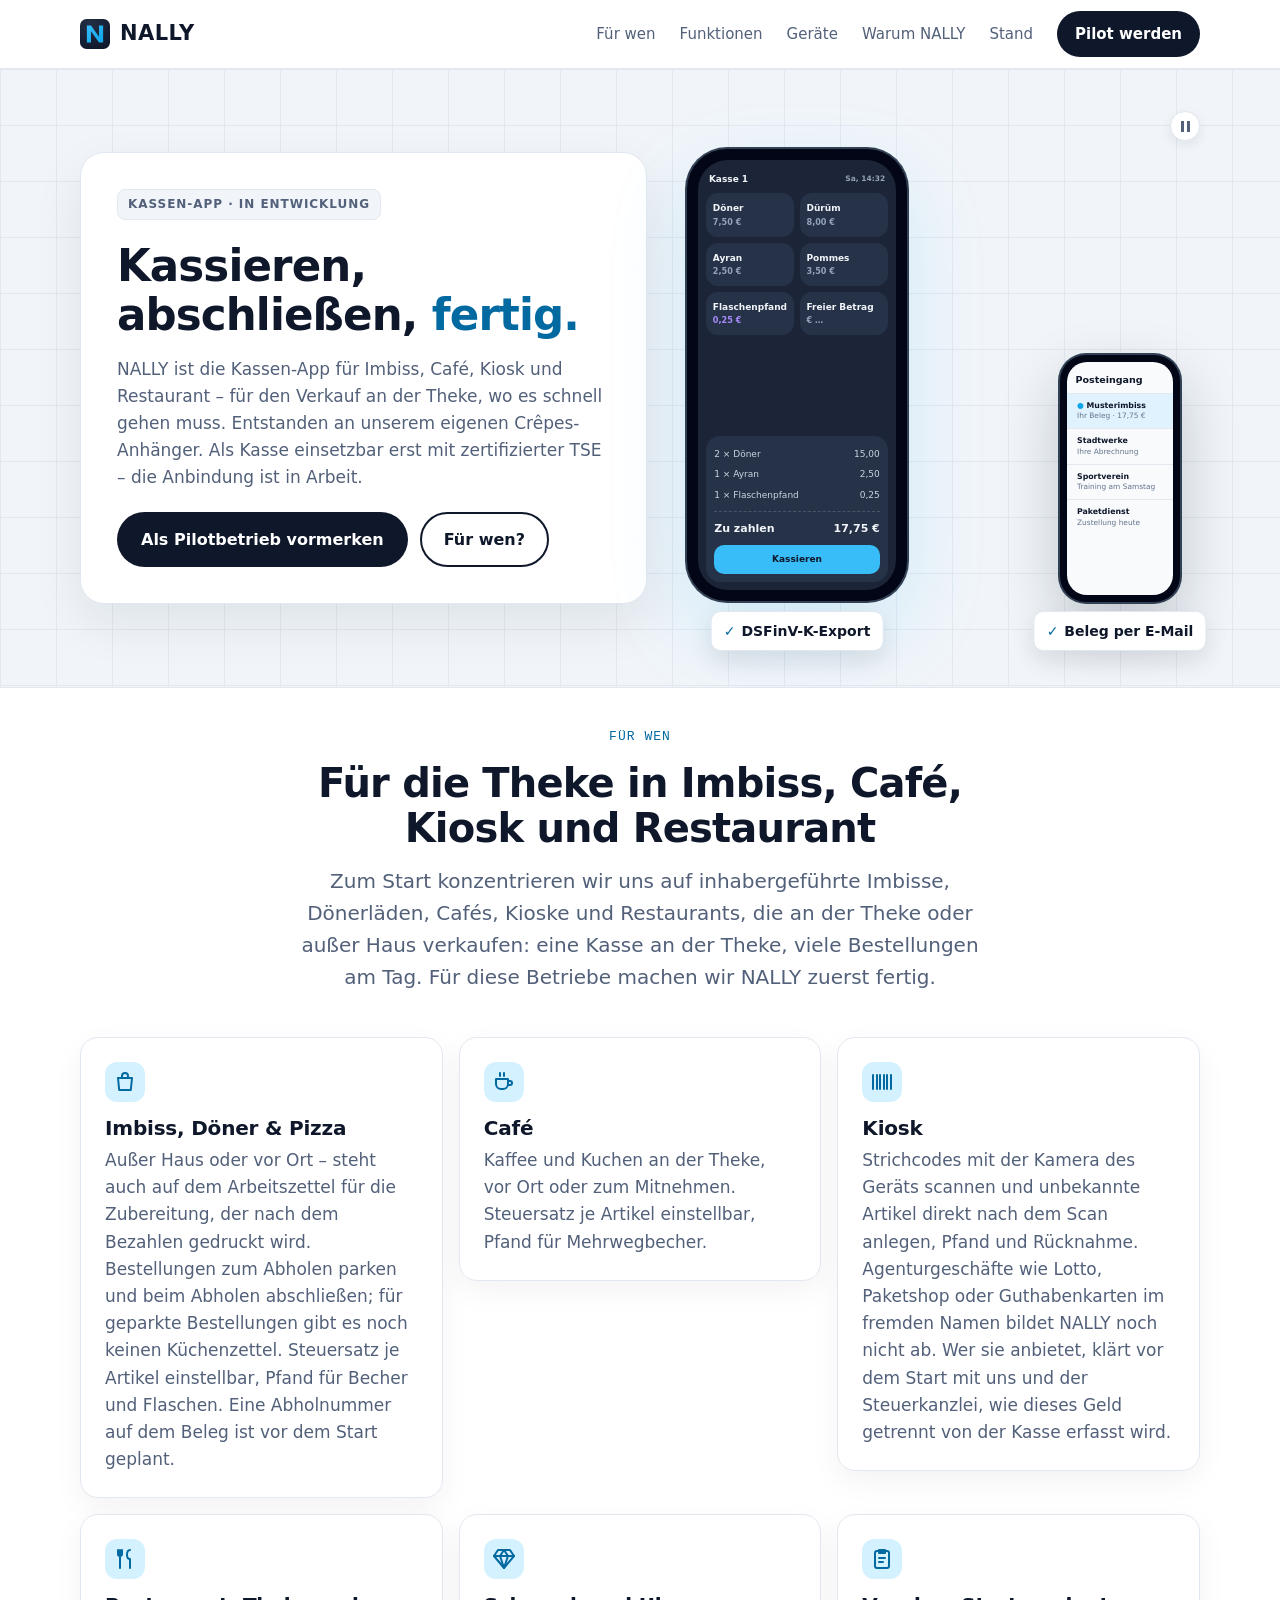
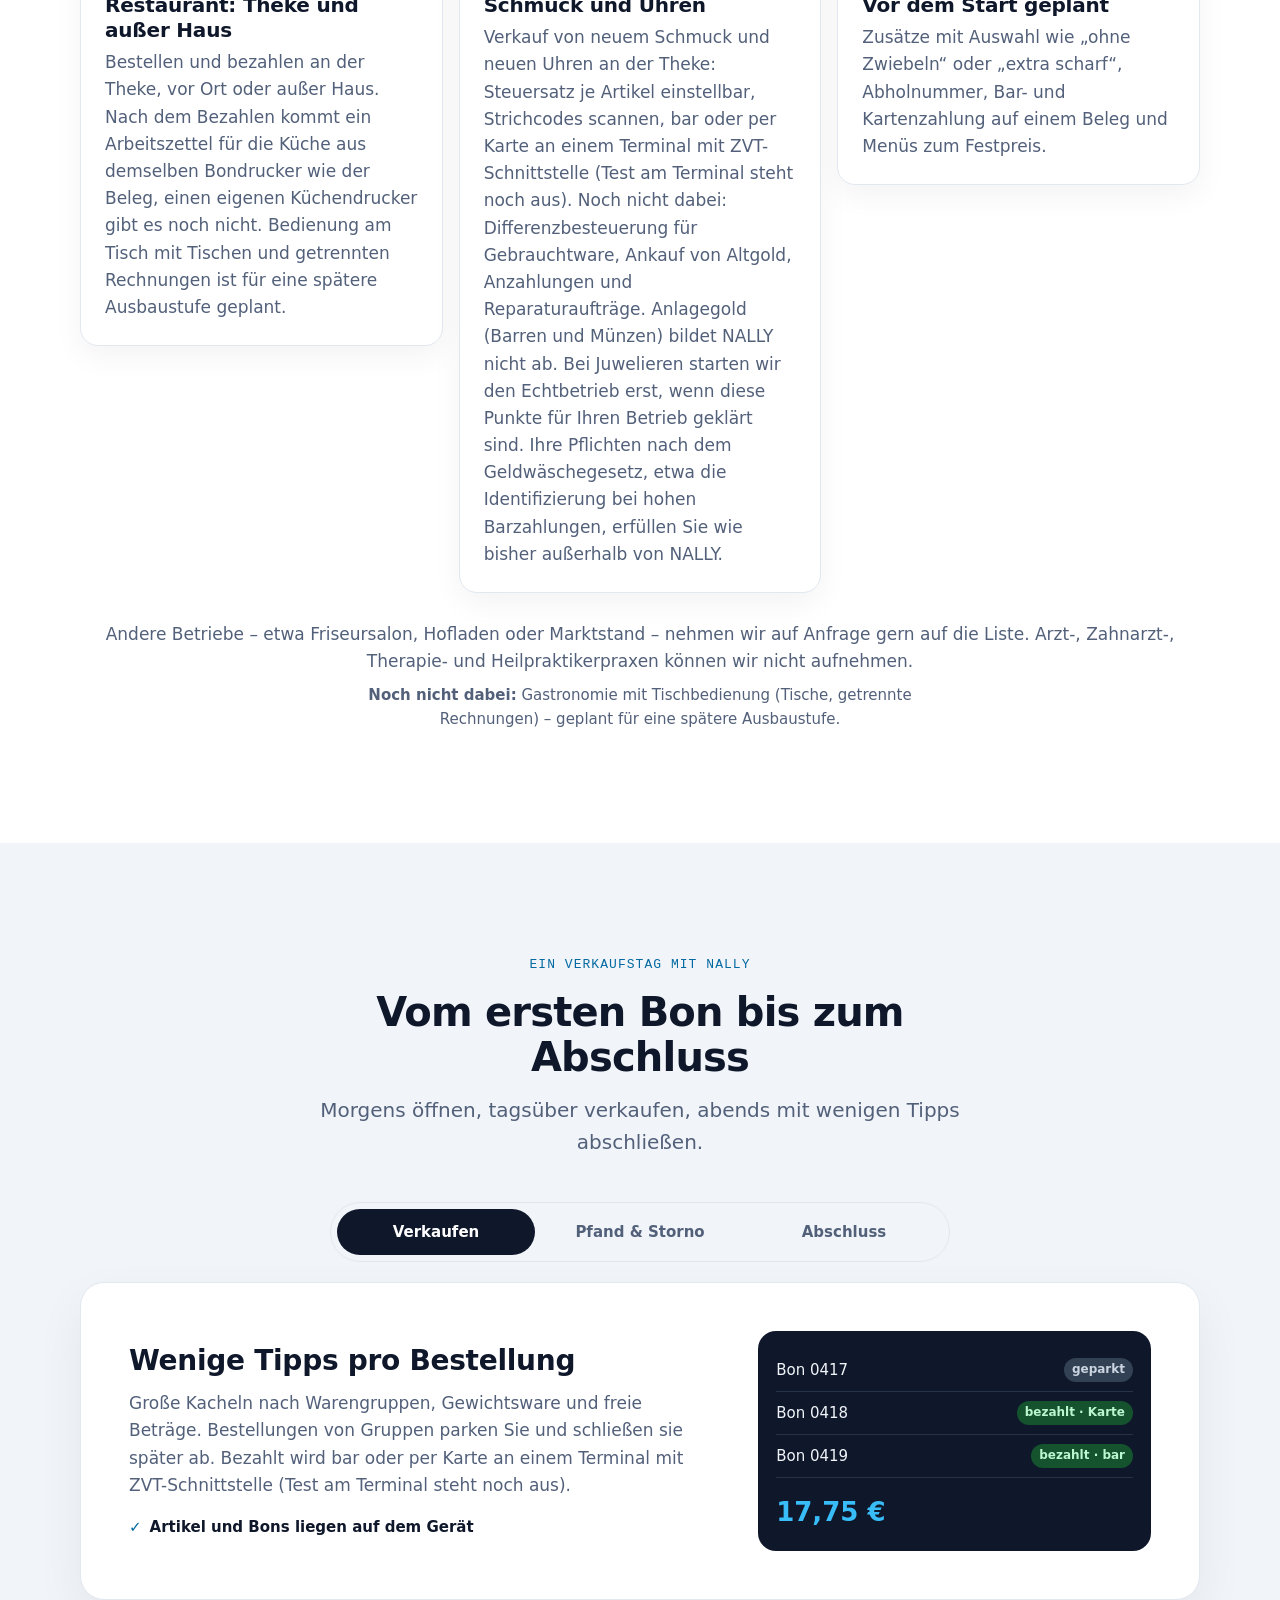
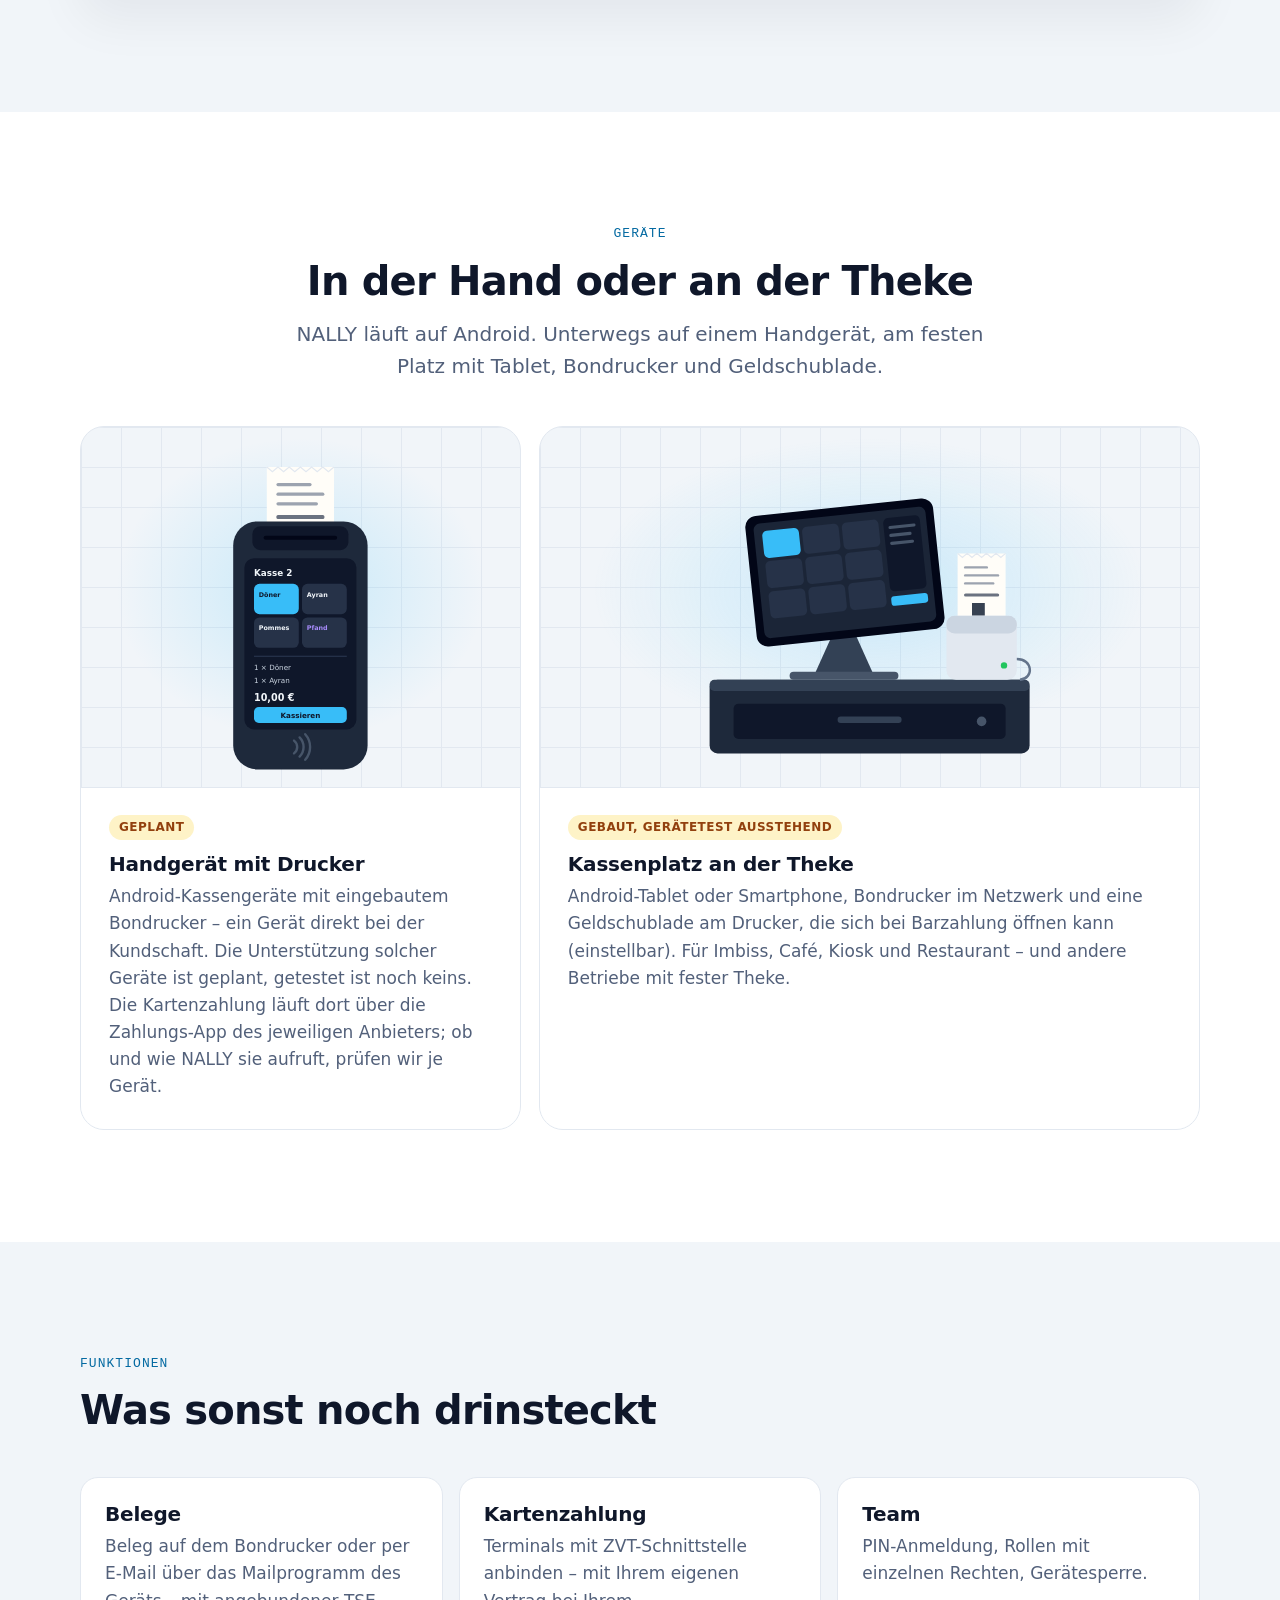
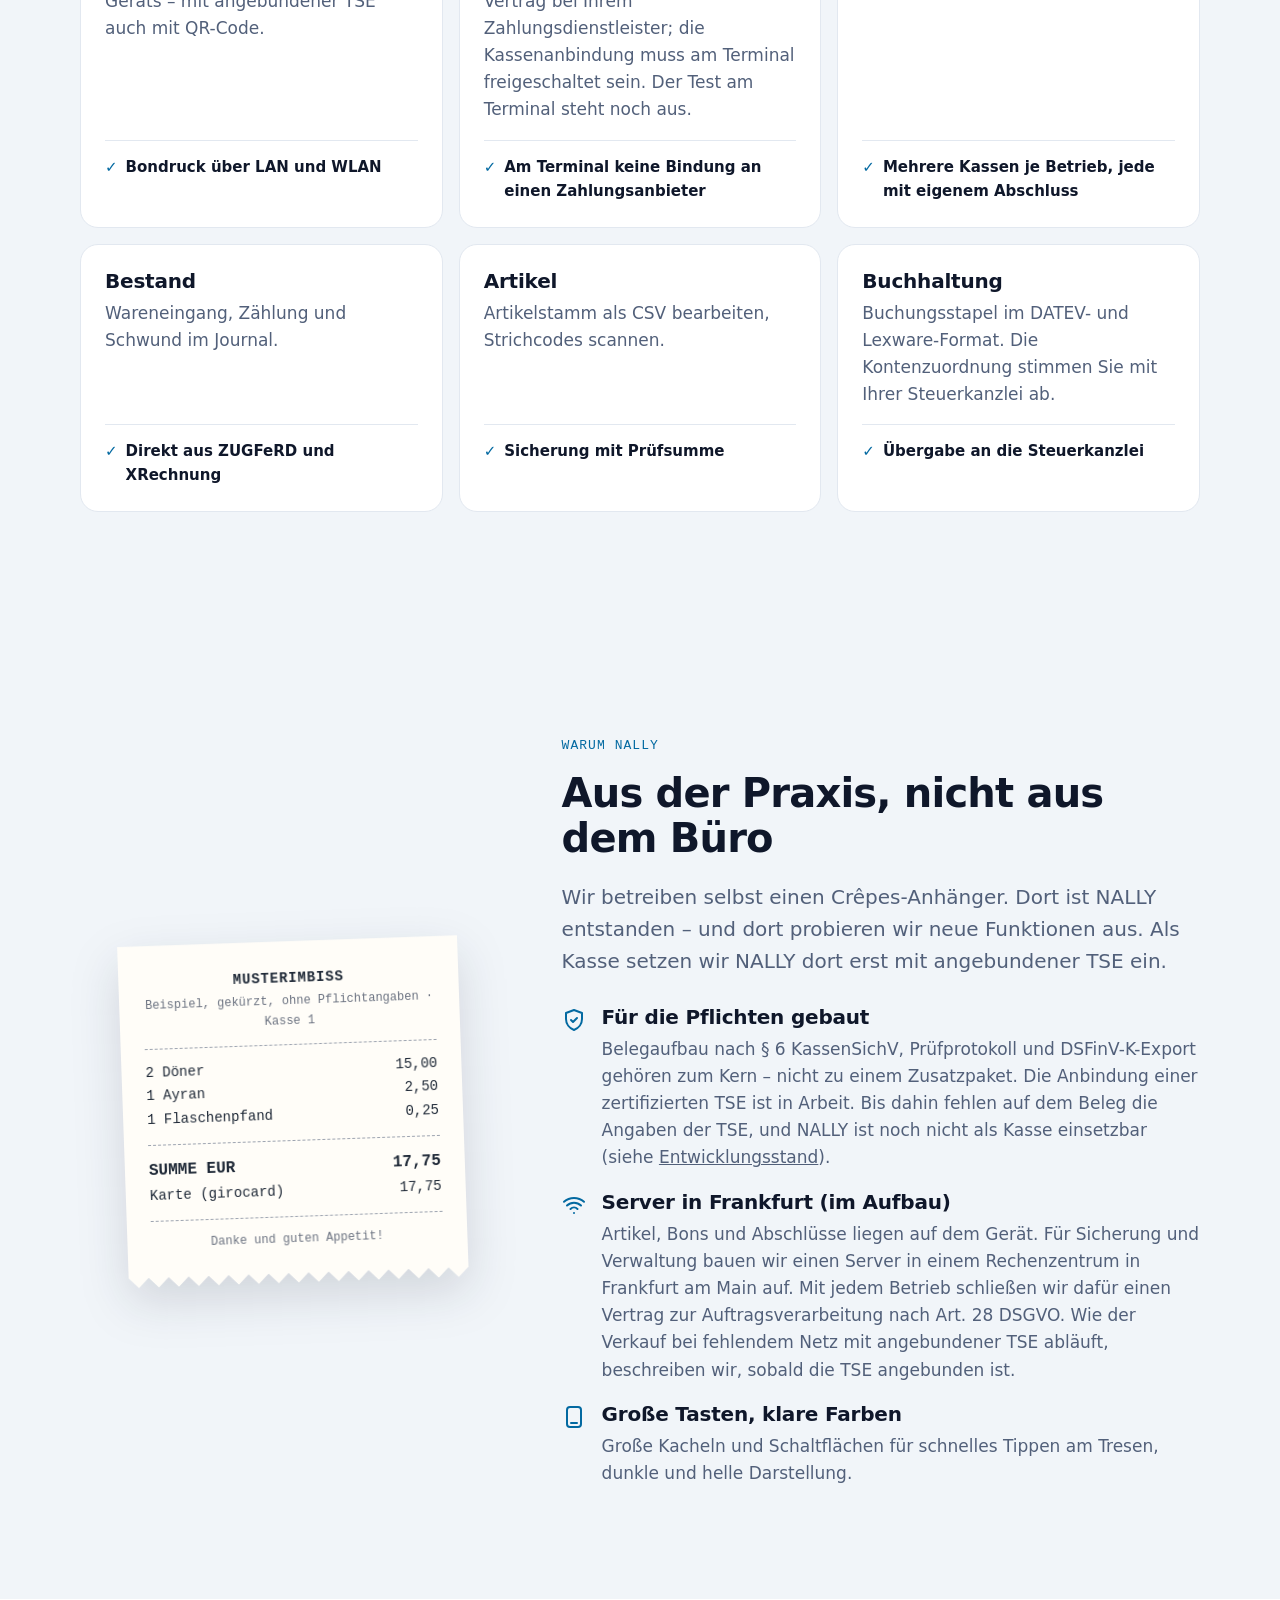
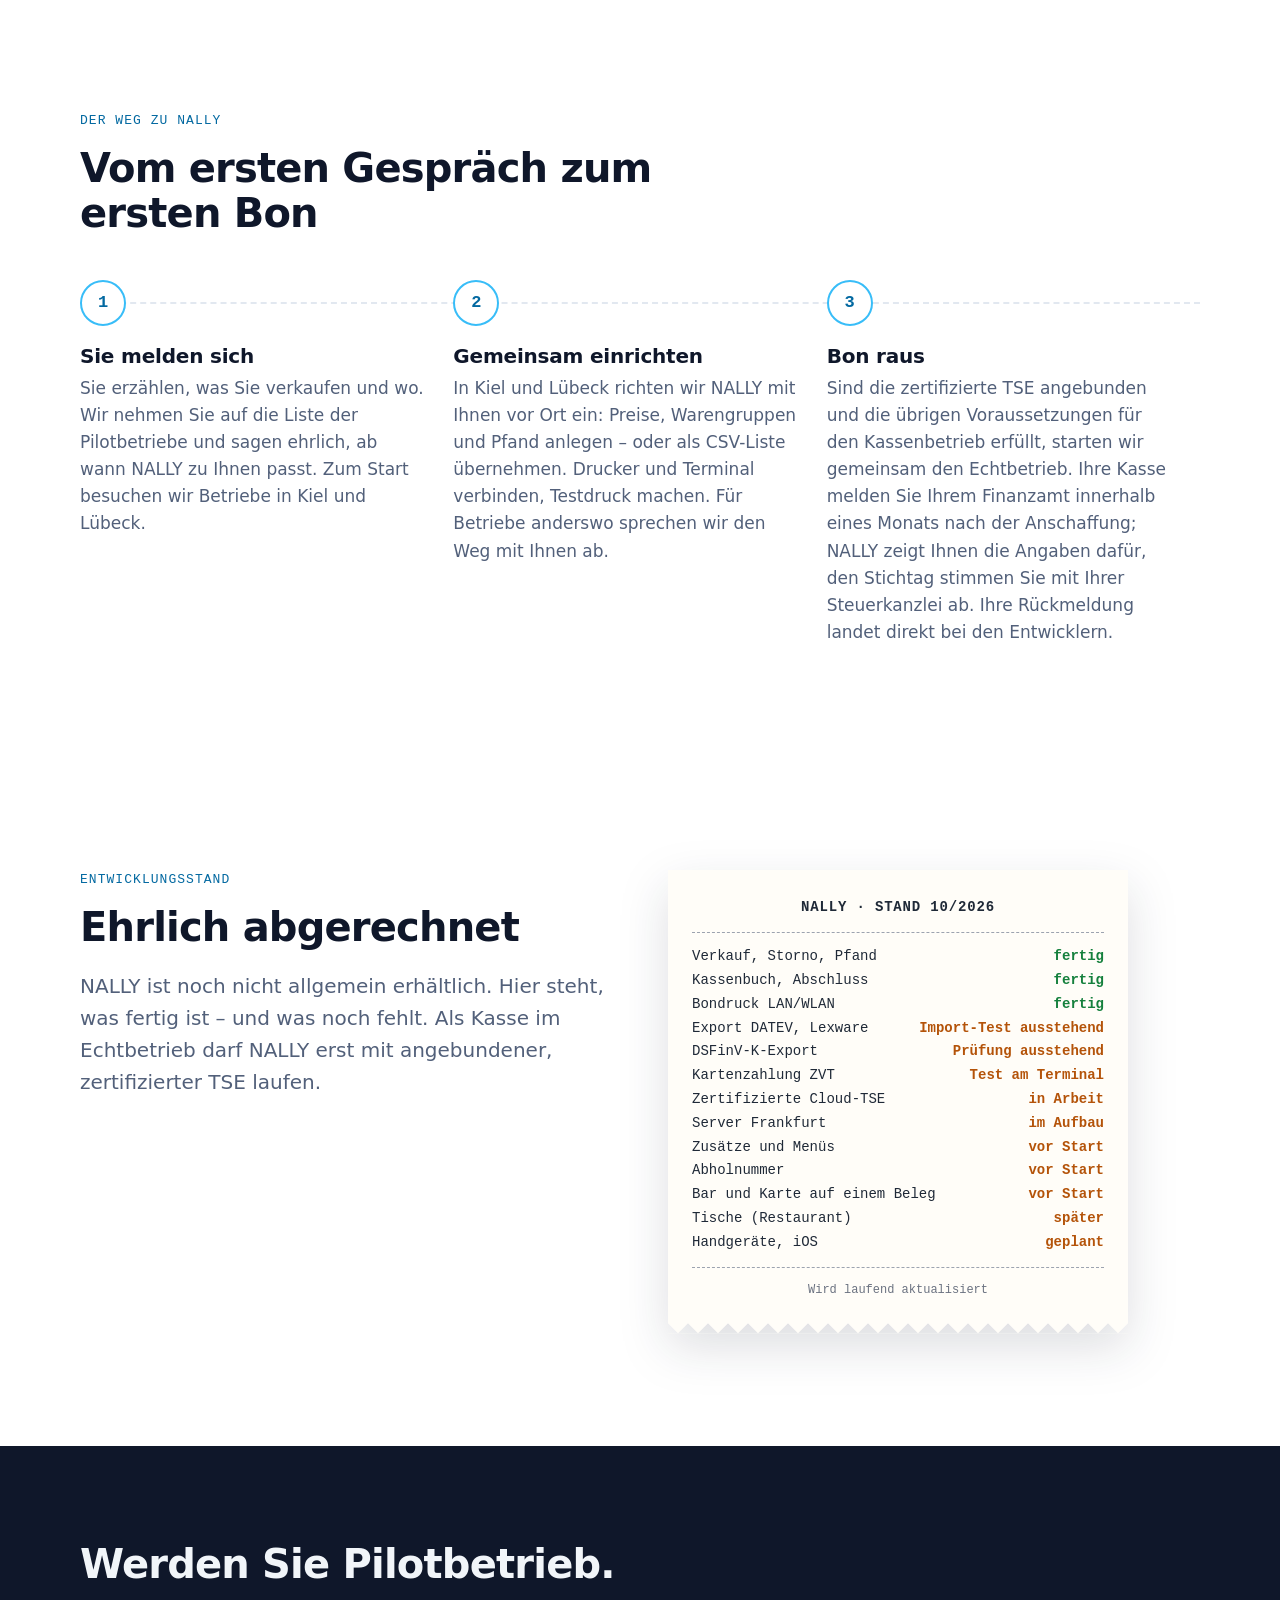
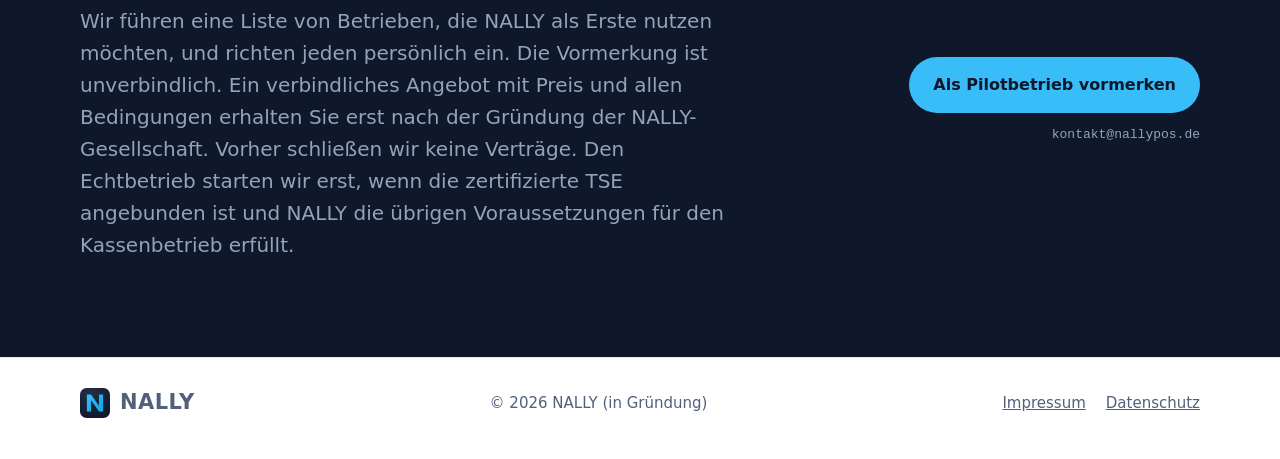
==== commit 1c75ca61: "Website: Zielgruppe Imbiss, Café, Kiosk, Restaurant (Theke) und Schmuck/Uhren; DATEV/Lexware im Stan" ====
--- a/site/index.html
+++ b/site/index.html
@@ -5,8 +5,8 @@
   <meta name="viewport" content="width=device-width, initial-scale=1">
   <meta http-equiv="Content-Security-Policy" content="default-src 'none'; script-src 'self'; style-src 'self'; img-src 'self'; base-uri 'none'; form-action 'none'; upgrade-insecure-requests">
   <meta name="referrer" content="strict-origin-when-cross-origin">
-  <title>NALLY – Die Kassen-App für Imbiss und Döner</title>
-  <meta name="description" content="NALLY ist eine Kassen-App in Entwicklung für Imbiss, Dönerladen und Pizza zum Abholen: schnell kassieren, Pfand, Kassenabschluss, DSFinV-K-Export. Als Kasse einsetzbar erst mit zertifizierter TSE, die Anbindung ist in Arbeit.">
+  <title>NALLY – Kassen-App für die Theke: Imbiss, Café, Kiosk, Restaurant</title>
+  <meta name="description" content="NALLY ist eine Kassen-App in Entwicklung für den Verkauf an der Theke – in Imbiss, Café, Kiosk und Restaurant (noch ohne Tischbedienung): schnell kassieren, Pfand, Kassenabschluss, DSFinV-K-Export. Als Kasse einsetzbar erst mit zertifizierter TSE, die Anbindung ist in Arbeit.">
   <link rel="canonical" href="https://nallypos.de/">
   <link rel="icon" href="favicon.svg" type="image/svg+xml">
   <link rel="stylesheet" href="styles.css">
@@ -35,7 +35,7 @@
         <div class="intro-card">
           <p class="label">Kassen-App · in Entwicklung</p>
           <h1>Kassieren, abschließen, <span class="hl">fertig.</span></h1>
-          <p class="lead">NALLY ist die Kassen-App für Imbiss, Dönerladen und Pizza zum Abholen – für Betriebe, in denen es an der Theke schnell gehen muss. Entstanden an unserem eigenen Crêpes-Anhänger. Als Kasse einsetzbar erst mit zertifizierter TSE – die Anbindung ist in Arbeit.</p>
+          <p class="lead">NALLY ist die Kassen-App für Imbiss, Café, Kiosk und Restaurant – für den Verkauf an der Theke, wo es schnell gehen muss. Entstanden an unserem eigenen Crêpes-Anhänger. Als Kasse einsetzbar erst mit zertifizierter TSE – die Anbindung ist in Arbeit.</p>
           <div class="intro-actions">
             <a class="btn btn-ink" href="#kontakt">Als Pilotbetrieb vormerken</a>
             <a class="btn btn-line" href="#branchen">Für wen?</a>
@@ -100,19 +100,34 @@
       <div class="wrap">
         <div class="head center">
           <p class="kicker">Für wen</p>
-          <h2 id="h-branchen">Zuerst für Imbiss und Döner</h2>
-          <p class="lead">Zum Start konzentrieren wir uns auf inhabergeführte Imbisse, Dönerläden und Pizzerien mit Abholung: eine Kasse an der Theke, viele Bestellungen am Tag. Für diese Betriebe machen wir NALLY zuerst fertig.</p>
+          <h2 id="h-branchen">Für die Theke in Imbiss, Café, Kiosk und Restaurant</h2>
+          <p class="lead">Zum Start konzentrieren wir uns auf inhabergeführte Imbisse, Dönerläden, Cafés, Kioske und Restaurants, die an der Theke oder außer Haus verkaufen: eine Kasse an der Theke, viele Bestellungen am Tag. Für diese Betriebe machen wir NALLY zuerst fertig.</p>
         </div>
         <ul class="branches" role="list">
           <li class="branch">
             <svg viewBox="0 0 24 24" fill="none" stroke="currentColor" stroke-width="2" stroke-linecap="round" stroke-linejoin="round" aria-hidden="true"><path d="M5 8h14l-1.2 12H6.2z"/><path d="M9 8V6a3 3 0 0 1 6 0v2"/></svg>
-            <h3>Imbiss &amp; Dönerladen</h3>
-            <p>Außer Haus oder vor Ort – steht auch auf dem Arbeitszettel für die Zubereitung. Steuersatz je Artikel einstellbar, Pfand für Becher und Flaschen.</p>
-          </li>
-          <li class="branch">
-            <svg viewBox="0 0 24 24" fill="none" stroke="currentColor" stroke-width="2" stroke-linecap="round" stroke-linejoin="round" aria-hidden="true"><path d="M3 7a15 15 0 0 1 18 0L12 22z"/><path d="M10 11h.01M14 12h.01M12 16h.01"/></svg>
-            <h3>Pizza zum Abholen</h3>
-            <p>Bestellungen parken und beim Abholen abschließen, bar oder per Karte an einem Terminal mit ZVT-Schnittstelle (Test am Terminal steht noch aus). Eine Abholnummer auf dem Beleg ist vor dem Start geplant.</p>
+            <h3>Imbiss, Döner &amp; Pizza</h3>
+            <p>Außer Haus oder vor Ort – steht auch auf dem Arbeitszettel für die Zubereitung, der nach dem Bezahlen gedruckt wird. Bestellungen zum Abholen parken und beim Abholen abschließen; für geparkte Bestellungen gibt es noch keinen Küchenzettel. Steuersatz je Artikel einstellbar, Pfand für Becher und Flaschen. Eine Abholnummer auf dem Beleg ist vor dem Start geplant.</p>
+          </li>
+          <li class="branch">
+            <svg viewBox="0 0 24 24" fill="none" stroke="currentColor" stroke-width="2" stroke-linecap="round" stroke-linejoin="round" aria-hidden="true"><path d="M4 9h12v5a5 5 0 0 1-5 5H9a5 5 0 0 1-5-5z"/><path d="M16 11h2a2 2 0 0 1 0 4h-2"/><path d="M8 3v3M12 3v3"/></svg>
+            <h3>Café</h3>
+            <p>Kaffee und Kuchen an der Theke, vor Ort oder zum Mitnehmen. Steuersatz je Artikel einstellbar, Pfand für Mehrwegbecher.</p>
+          </li>
+          <li class="branch">
+            <svg viewBox="0 0 24 24" fill="none" stroke="currentColor" stroke-width="2" stroke-linecap="round" stroke-linejoin="round" aria-hidden="true"><path d="M3 5v14M7 5v14M10 5v14M14 5v14M17 5v14M21 5v14"/></svg>
+            <h3>Kiosk</h3>
+            <p>Strichcodes mit der Kamera des Geräts scannen und unbekannte Artikel direkt nach dem Scan anlegen, Pfand und Rücknahme. Agenturgeschäfte wie Lotto, Paketshop oder Guthabenkarten im fremden Namen bildet NALLY noch nicht ab. Wer sie anbietet, klärt vor dem Start mit uns und der Steuerkanzlei, wie dieses Geld getrennt von der Kasse erfasst wird.</p>
+          </li>
+          <li class="branch">
+            <svg viewBox="0 0 24 24" fill="none" stroke="currentColor" stroke-width="2" stroke-linecap="round" stroke-linejoin="round" aria-hidden="true"><path d="M7 3v8M5 3v4a2 2 0 0 0 4 0V3M7 11v10"/><path d="M17 3c-2 0-3 2-3 5s1 4 3 4v9"/></svg>
+            <h3>Restaurant: Theke und außer Haus</h3>
+            <p>Bestellen und bezahlen an der Theke, vor Ort oder außer Haus. Nach dem Bezahlen kommt ein Arbeitszettel für die Küche aus demselben Bondrucker wie der Beleg, einen eigenen Küchendrucker gibt es noch nicht. Bedienung am Tisch mit Tischen und getrennten Rechnungen ist für eine spätere Ausbaustufe geplant.</p>
+          </li>
+          <li class="branch">
+            <svg viewBox="0 0 24 24" fill="none" stroke="currentColor" stroke-width="2" stroke-linecap="round" stroke-linejoin="round" aria-hidden="true"><path d="M6 3h12l4 6-10 12L2 9z"/><path d="M2 9h20M12 21 8 9l4-6 4 6z"/></svg>
+            <h3>Schmuck und Uhren</h3>
+            <p>Verkauf von neuem Schmuck und neuen Uhren an der Theke: Steuersatz je Artikel einstellbar, Strichcodes scannen, bar oder per Karte an einem Terminal mit ZVT-Schnittstelle (Test am Terminal steht noch aus). Noch nicht dabei: Differenzbesteuerung für Gebrauchtware, Ankauf von Altgold, Anzahlungen und Reparaturaufträge. Anlagegold (Barren und Münzen) bildet NALLY nicht ab. Bei Juwelieren starten wir den Echtbetrieb erst, wenn diese Punkte für Ihren Betrieb geklärt sind. Ihre Pflichten nach dem Geldwäschegesetz, etwa die Identifizierung bei hohen Barzahlungen, erfüllen Sie wie bisher außerhalb von NALLY.</p>
           </li>
           <li class="branch">
             <svg viewBox="0 0 24 24" fill="none" stroke="currentColor" stroke-width="2" stroke-linecap="round" stroke-linejoin="round" aria-hidden="true"><rect x="5" y="4" width="14" height="17" rx="2"/><path d="M9 3h6v3H9z"/><path d="M9 11h6M9 15h4"/></svg>
@@ -120,7 +135,7 @@
             <p>Zusätze mit Auswahl wie „ohne Zwiebeln“ oder „extra scharf“, Abholnummer, Bar- und Kartenzahlung auf einem Beleg und Menüs zum Festpreis.</p>
           </li>
         </ul>
-        <p class="also">Andere Betriebe – etwa Friseursalon, Bäckerei oder Marktstand – nehmen wir auf Anfrage gern auf die Liste. Arzt-, Zahnarzt-, Therapie- und Heilpraktikerpraxen können wir nicht aufnehmen.</p>
+        <p class="also">Andere Betriebe – etwa Friseursalon, Hofladen oder Marktstand – nehmen wir auf Anfrage gern auf die Liste. Arzt-, Zahnarzt-, Therapie- und Heilpraktikerpraxen können wir nicht aufnehmen.</p>
         <p class="not-yet"><strong>Noch nicht dabei:</strong> Gastronomie mit Tischbedienung (Tische, getrennte Rechnungen) – geplant für eine spätere Ausbaustufe.</p>
       </div>
     </section>
@@ -301,7 +316,7 @@
             <figcaption>
               <span class="tag-soon">gebaut, Gerätetest ausstehend</span>
               <h3>Kassenplatz an der Theke</h3>
-              <p>Android-Tablet oder Smartphone, Bondrucker im Netzwerk und eine Geldschublade am Drucker, die sich bei Barzahlung öffnen kann (einstellbar). Für Imbiss, Dönerladen und Pizzeria – und andere Betriebe mit fester Theke.</p>
+              <p>Android-Tablet oder Smartphone, Bondrucker im Netzwerk und eine Geldschublade am Drucker, die sich bei Barzahlung öffnen kann (einstellbar). Für Imbiss, Café, Kiosk und Restaurant – und andere Betriebe mit fester Theke.</p>
             </figcaption>
           </figure>
         </div>
@@ -394,6 +409,7 @@
             <li class="bon-row"><span>Verkauf, Storno, Pfand</span><span class="mark ok">fertig</span></li>
             <li class="bon-row"><span>Kassenbuch, Abschluss</span><span class="mark ok">fertig</span></li>
             <li class="bon-row"><span>Bondruck LAN/WLAN</span><span class="mark ok">fertig</span></li>
+            <li class="bon-row"><span>Export DATEV, Lexware</span><span class="mark wip">Import-Test ausstehend</span></li>
             <li class="bon-row"><span>DSFinV-K-Export</span><span class="mark wip">Prüfung ausstehend</span></li>
             <li class="bon-row"><span>Kartenzahlung ZVT</span><span class="mark wip">Test am Terminal</span></li>
             <li class="bon-row"><span>Zertifizierte Cloud-TSE</span><span class="mark wip">in Arbeit</span></li>
--- a/site/styles.css
+++ b/site/styles.css
@@ -206,7 +206,7 @@
 .dep-t { color: #a78bfa; font-weight: 700; }
 
 /* Branchen */
-.branches { list-style: none; padding: 0; margin: 0; display: grid; grid-template-columns: repeat(3, 1fr); gap: 16px; }
+.branches { list-style: none; padding: 0; margin: 0; display: grid; grid-template-columns: repeat(3, 1fr); gap: 16px; align-items: start; }
 .branch { background: var(--bg); border: 1px solid var(--line); border-radius: var(--radius); padding: 24px; box-shadow: 0 10px 30px rgba(15,23,42,.05); }
 .branch svg { width: 40px; height: 40px; padding: 8px; border-radius: 12px; color: var(--accent-text); background: var(--accent-glow); margin-bottom: 14px; }
 .branch p { margin: 0; color: var(--muted); }
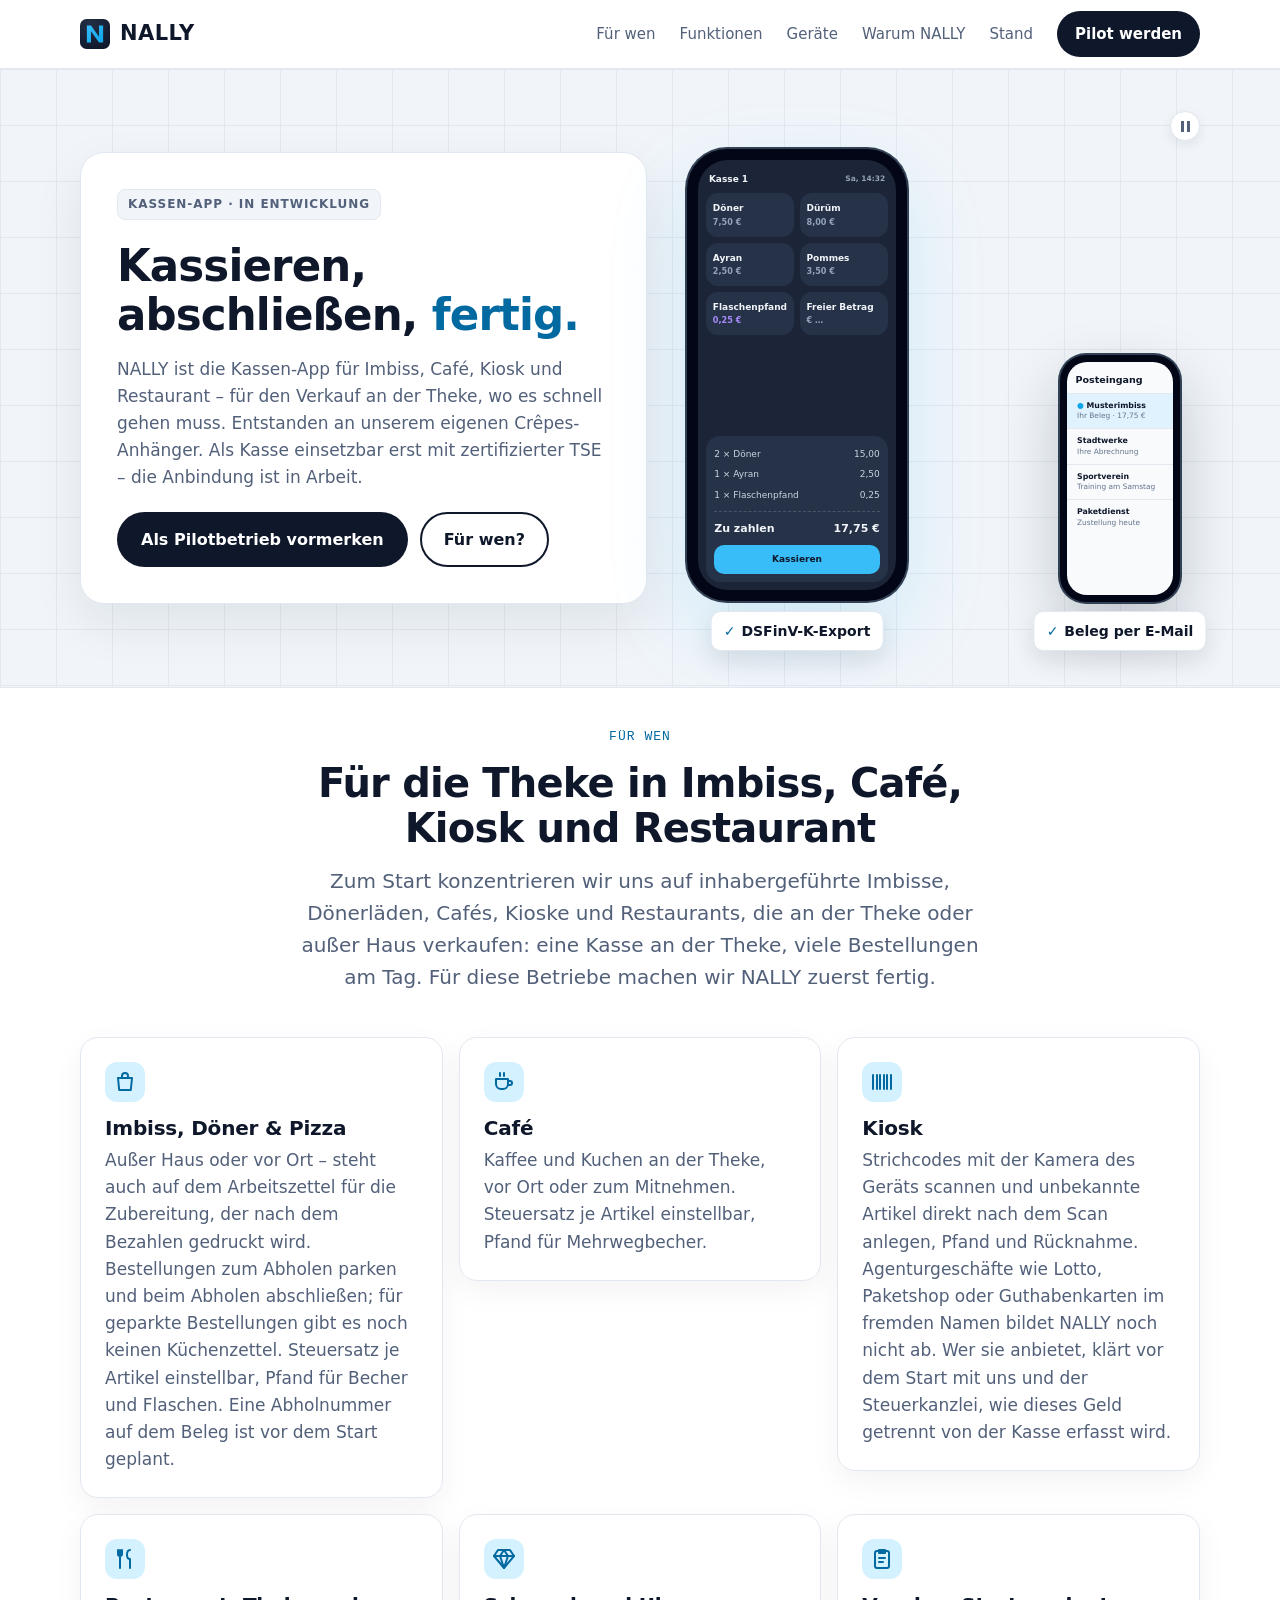
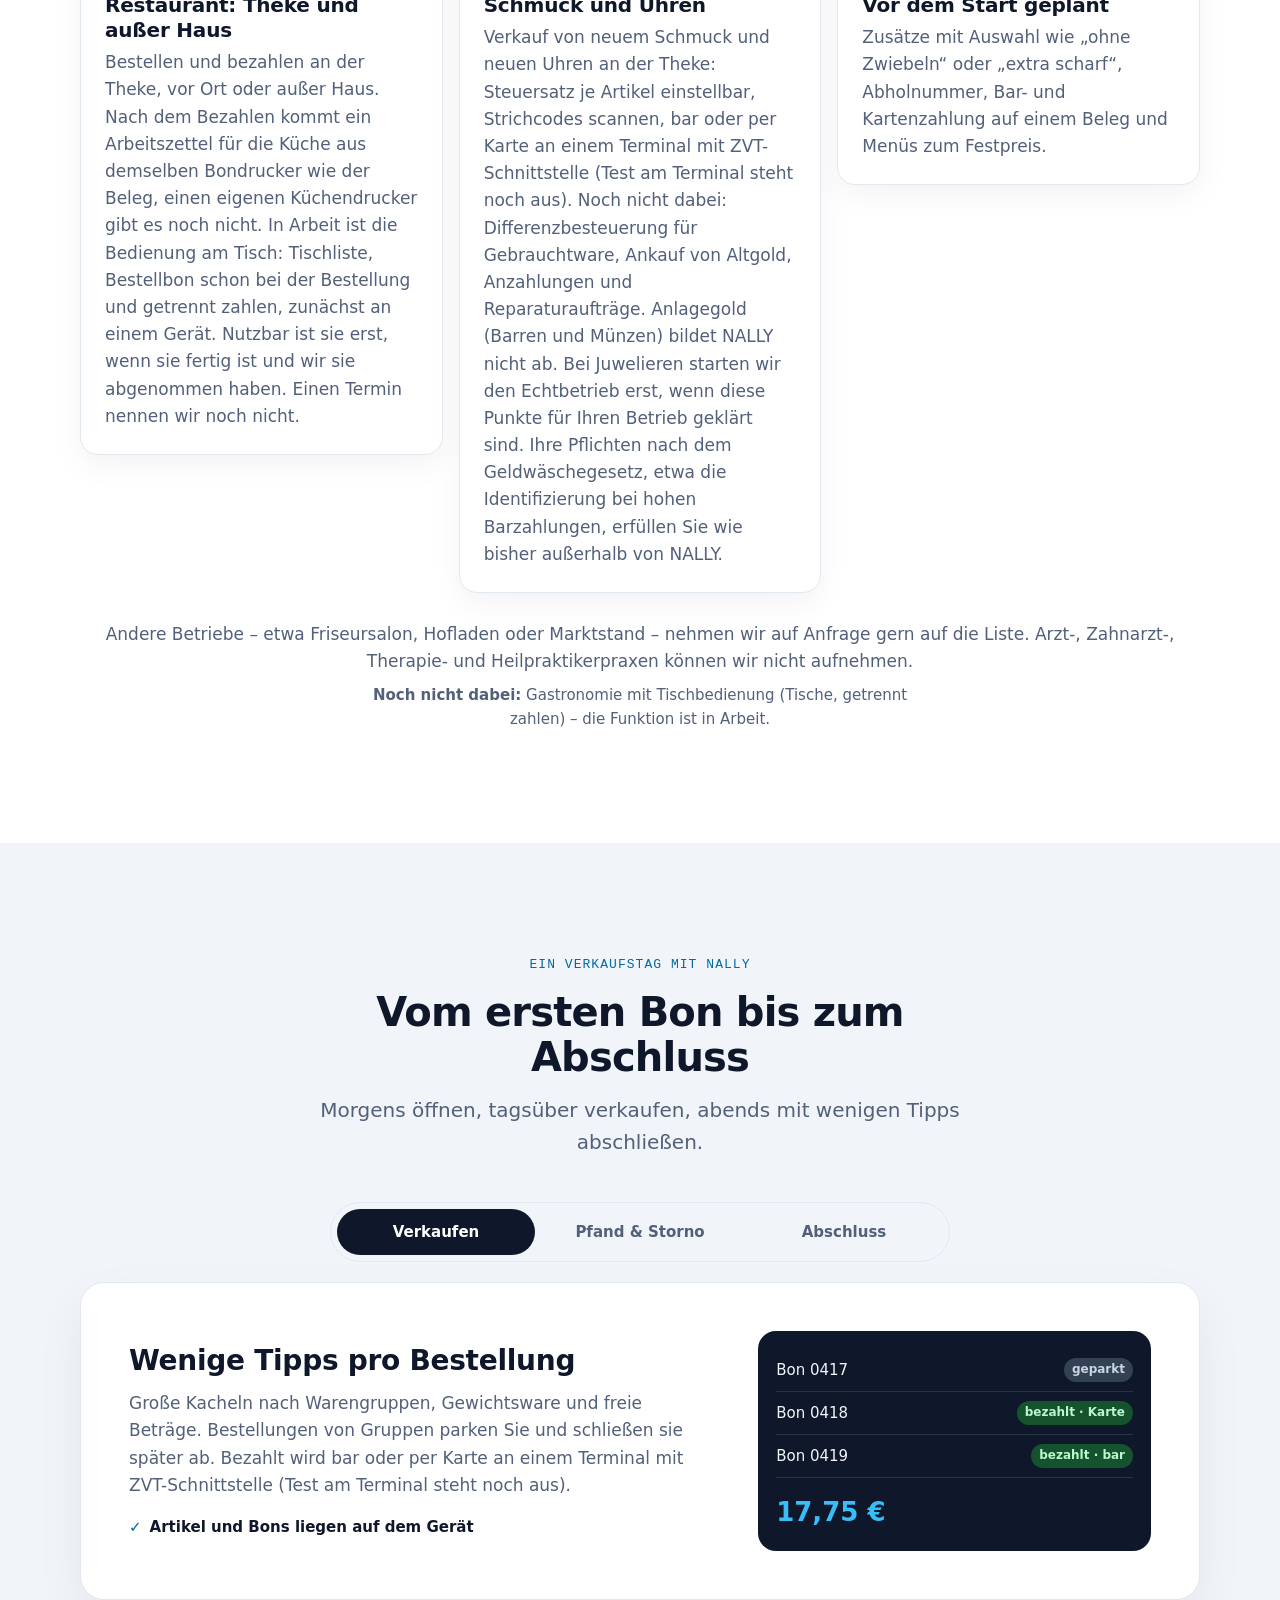
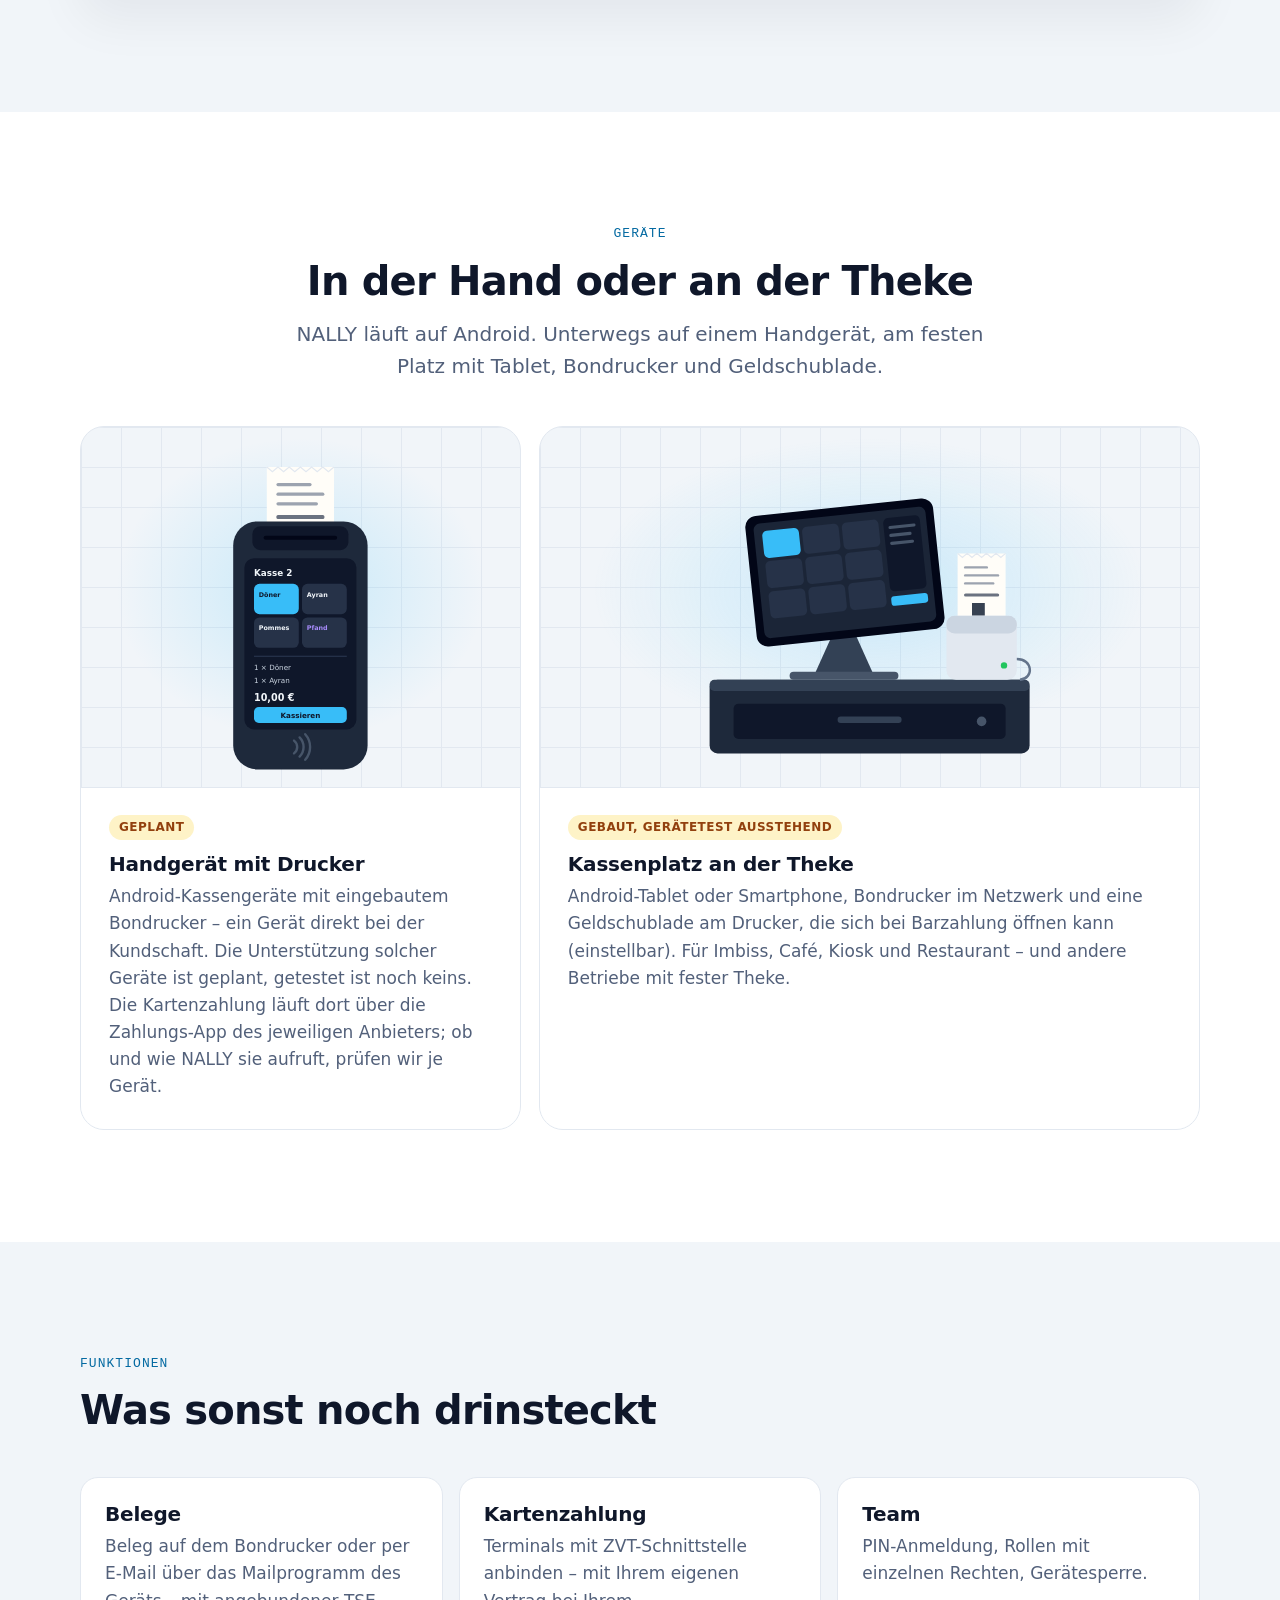
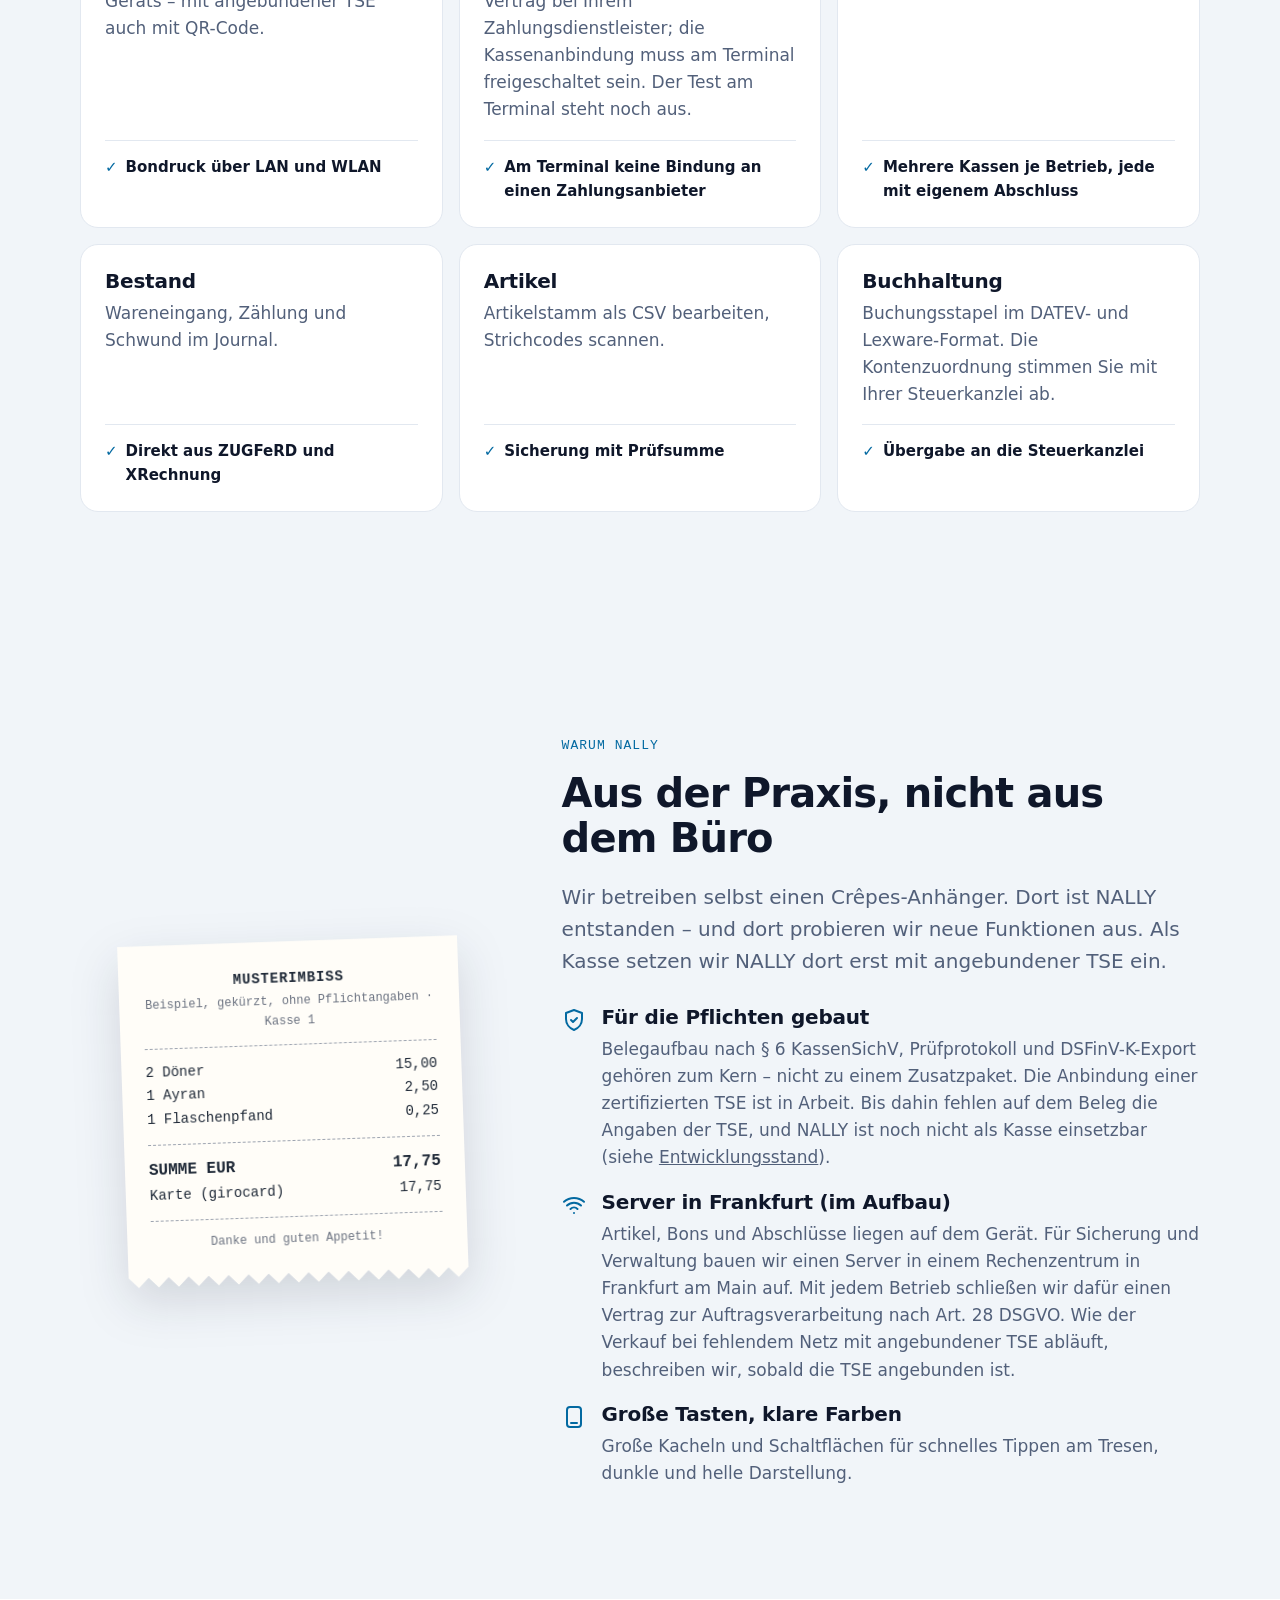
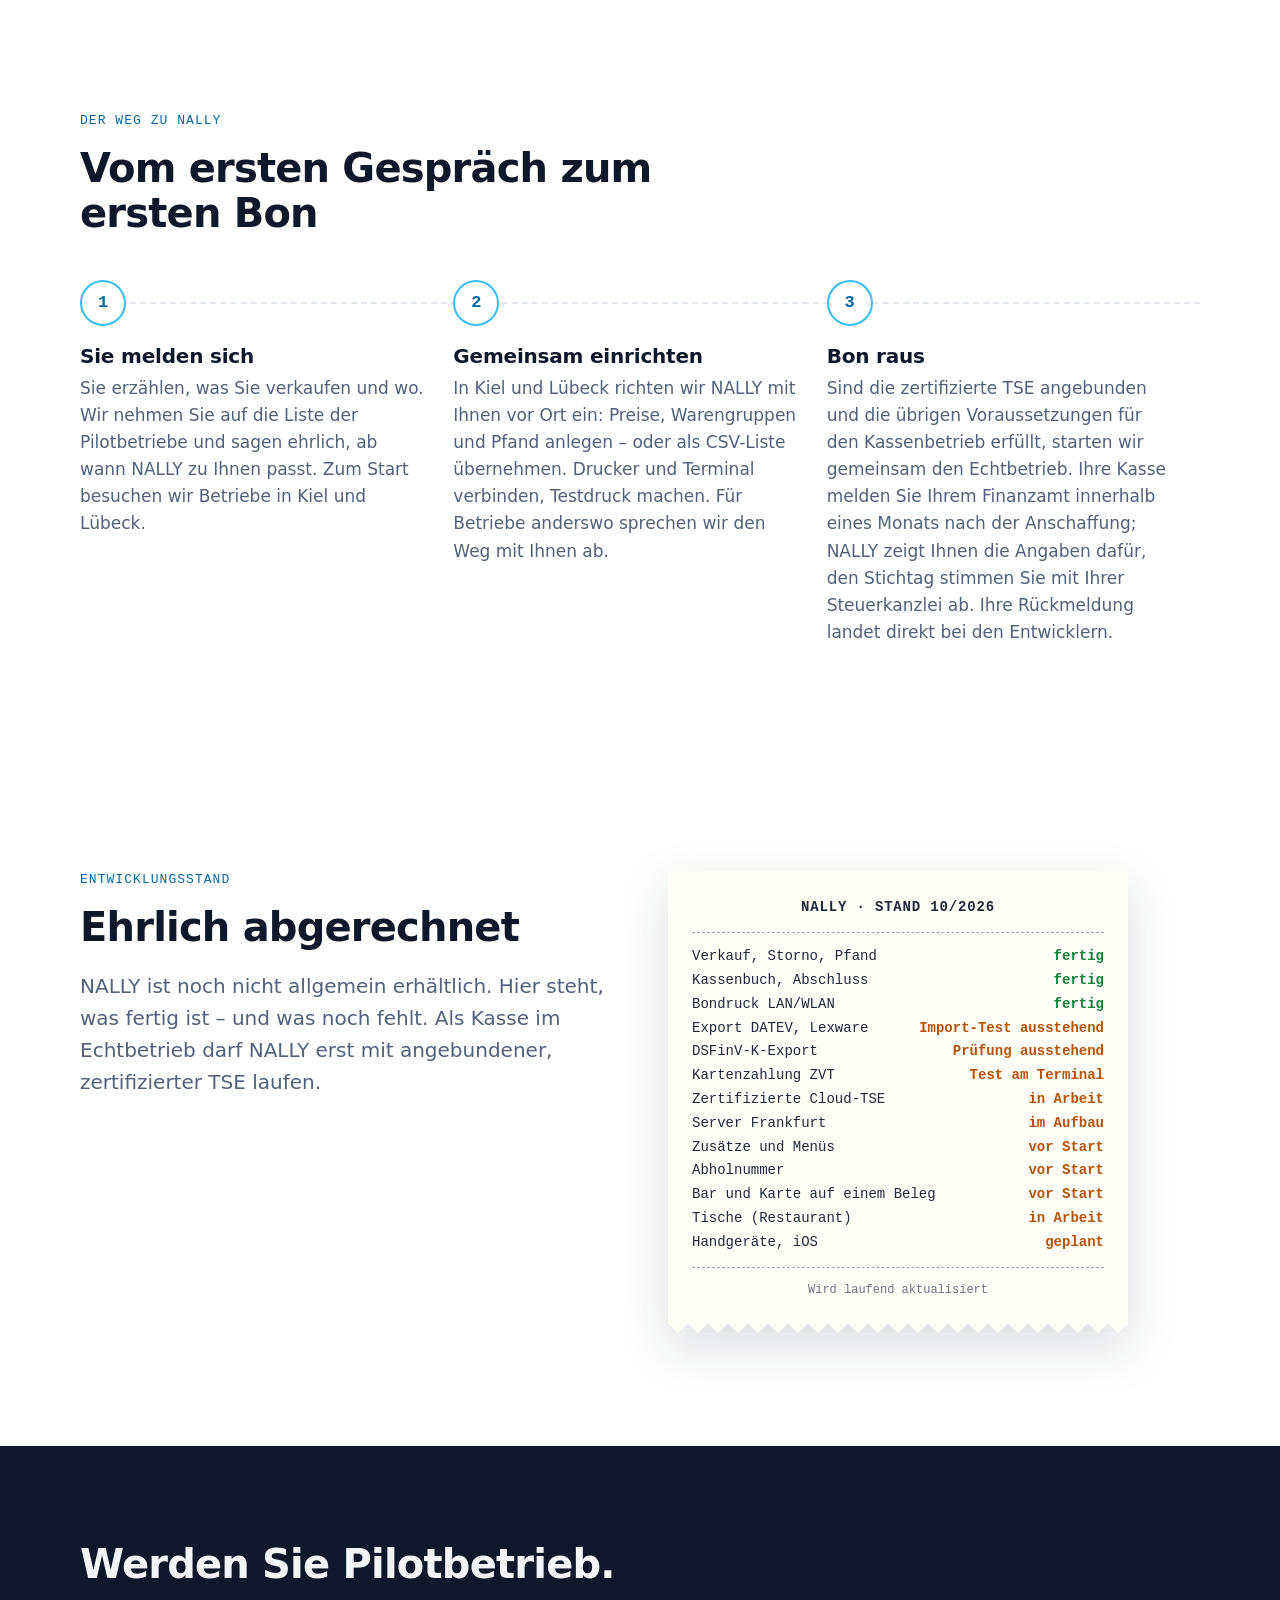
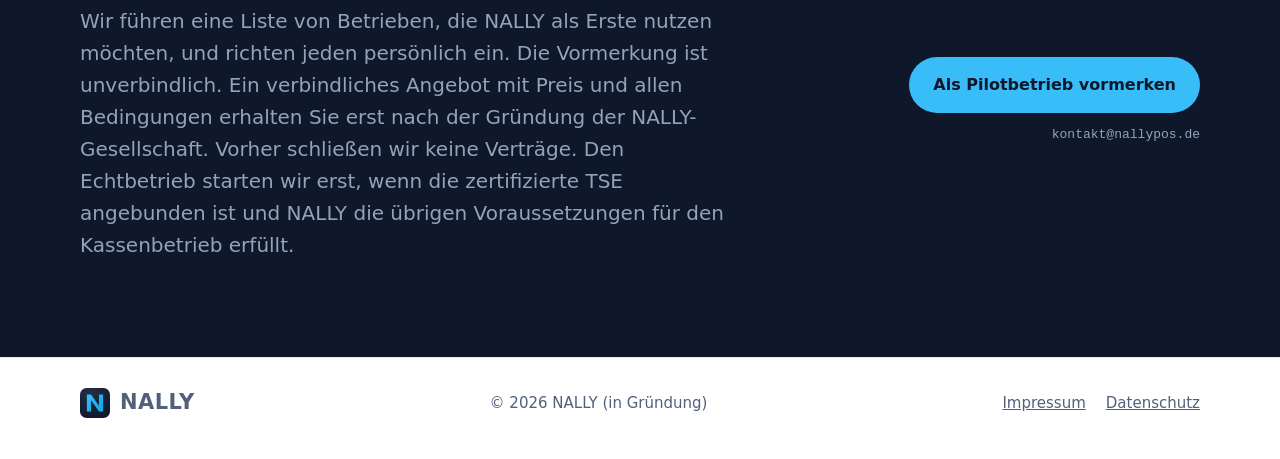
==== commit 62b06e70: "Website: Tischbedienung als in Arbeit (Tischliste, Bestellbon, getrennt zahlen, zunächst ein Gerät) " ====
--- a/site/index.html
+++ b/site/index.html
@@ -122,7 +122,7 @@
           <li class="branch">
             <svg viewBox="0 0 24 24" fill="none" stroke="currentColor" stroke-width="2" stroke-linecap="round" stroke-linejoin="round" aria-hidden="true"><path d="M7 3v8M5 3v4a2 2 0 0 0 4 0V3M7 11v10"/><path d="M17 3c-2 0-3 2-3 5s1 4 3 4v9"/></svg>
             <h3>Restaurant: Theke und außer Haus</h3>
-            <p>Bestellen und bezahlen an der Theke, vor Ort oder außer Haus. Nach dem Bezahlen kommt ein Arbeitszettel für die Küche aus demselben Bondrucker wie der Beleg, einen eigenen Küchendrucker gibt es noch nicht. Bedienung am Tisch mit Tischen und getrennten Rechnungen ist für eine spätere Ausbaustufe geplant.</p>
+            <p>Bestellen und bezahlen an der Theke, vor Ort oder außer Haus. Nach dem Bezahlen kommt ein Arbeitszettel für die Küche aus demselben Bondrucker wie der Beleg, einen eigenen Küchendrucker gibt es noch nicht. In Arbeit ist die Bedienung am Tisch: Tischliste, Bestellbon schon bei der Bestellung und getrennt zahlen, zunächst an einem Gerät. Nutzbar ist sie erst, wenn sie fertig ist und wir sie abgenommen haben. Einen Termin nennen wir noch nicht.</p>
           </li>
           <li class="branch">
             <svg viewBox="0 0 24 24" fill="none" stroke="currentColor" stroke-width="2" stroke-linecap="round" stroke-linejoin="round" aria-hidden="true"><path d="M6 3h12l4 6-10 12L2 9z"/><path d="M2 9h20M12 21 8 9l4-6 4 6z"/></svg>
@@ -136,7 +136,7 @@
           </li>
         </ul>
         <p class="also">Andere Betriebe – etwa Friseursalon, Hofladen oder Marktstand – nehmen wir auf Anfrage gern auf die Liste. Arzt-, Zahnarzt-, Therapie- und Heilpraktikerpraxen können wir nicht aufnehmen.</p>
-        <p class="not-yet"><strong>Noch nicht dabei:</strong> Gastronomie mit Tischbedienung (Tische, getrennte Rechnungen) – geplant für eine spätere Ausbaustufe.</p>
+        <p class="not-yet"><strong>Noch nicht dabei:</strong> Gastronomie mit Tischbedienung (Tische, getrennt zahlen) – die Funktion ist in Arbeit.</p>
       </div>
     </section>
 
@@ -417,7 +417,7 @@
             <li class="bon-row"><span>Zusätze und Menüs</span><span class="mark wip">vor Start</span></li>
             <li class="bon-row"><span>Abholnummer</span><span class="mark wip">vor Start</span></li>
             <li class="bon-row"><span>Bar und Karte auf einem Beleg</span><span class="mark wip">vor Start</span></li>
-            <li class="bon-row"><span>Tische (Restaurant)</span><span class="mark wip">später</span></li>
+            <li class="bon-row"><span>Tische (Restaurant)</span><span class="mark wip">in Arbeit</span></li>
             <li class="bon-row"><span>Handgeräte, iOS</span><span class="mark wip">geplant</span></li>
           </ul>
           <hr>
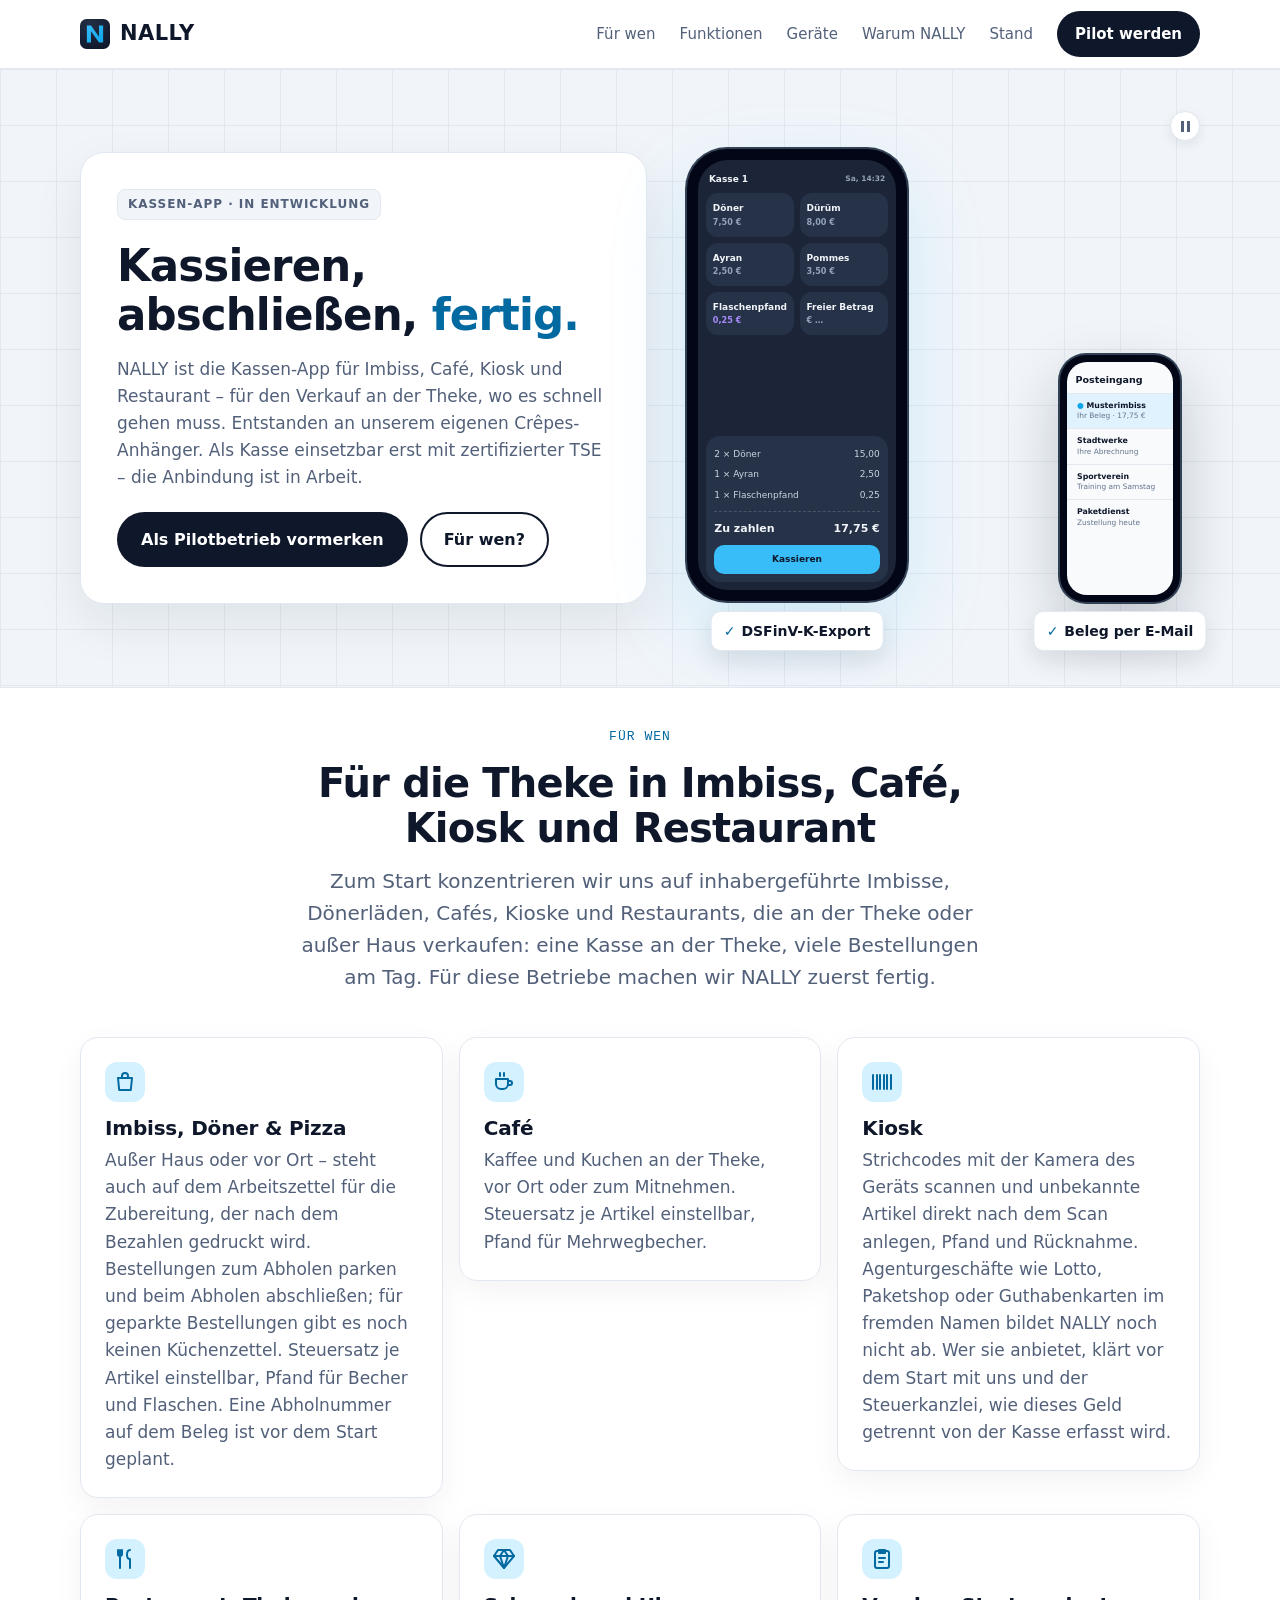
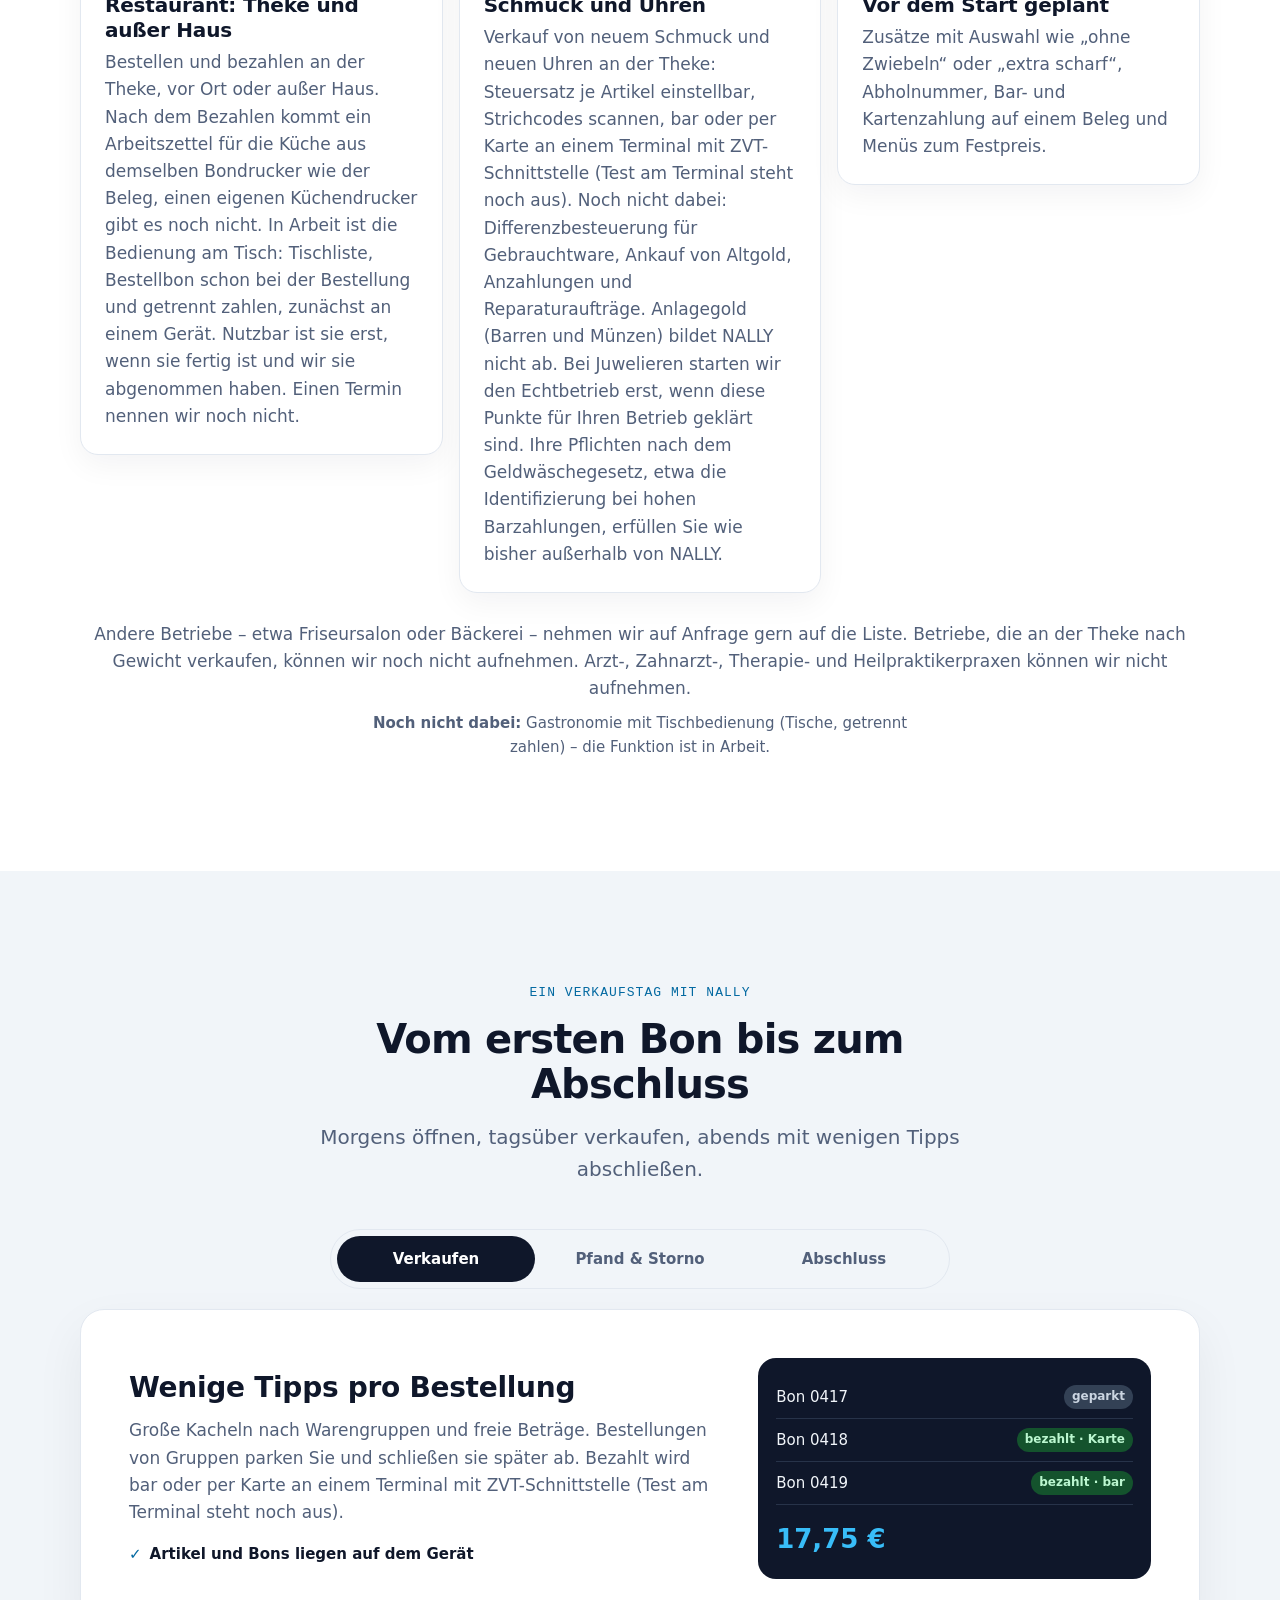
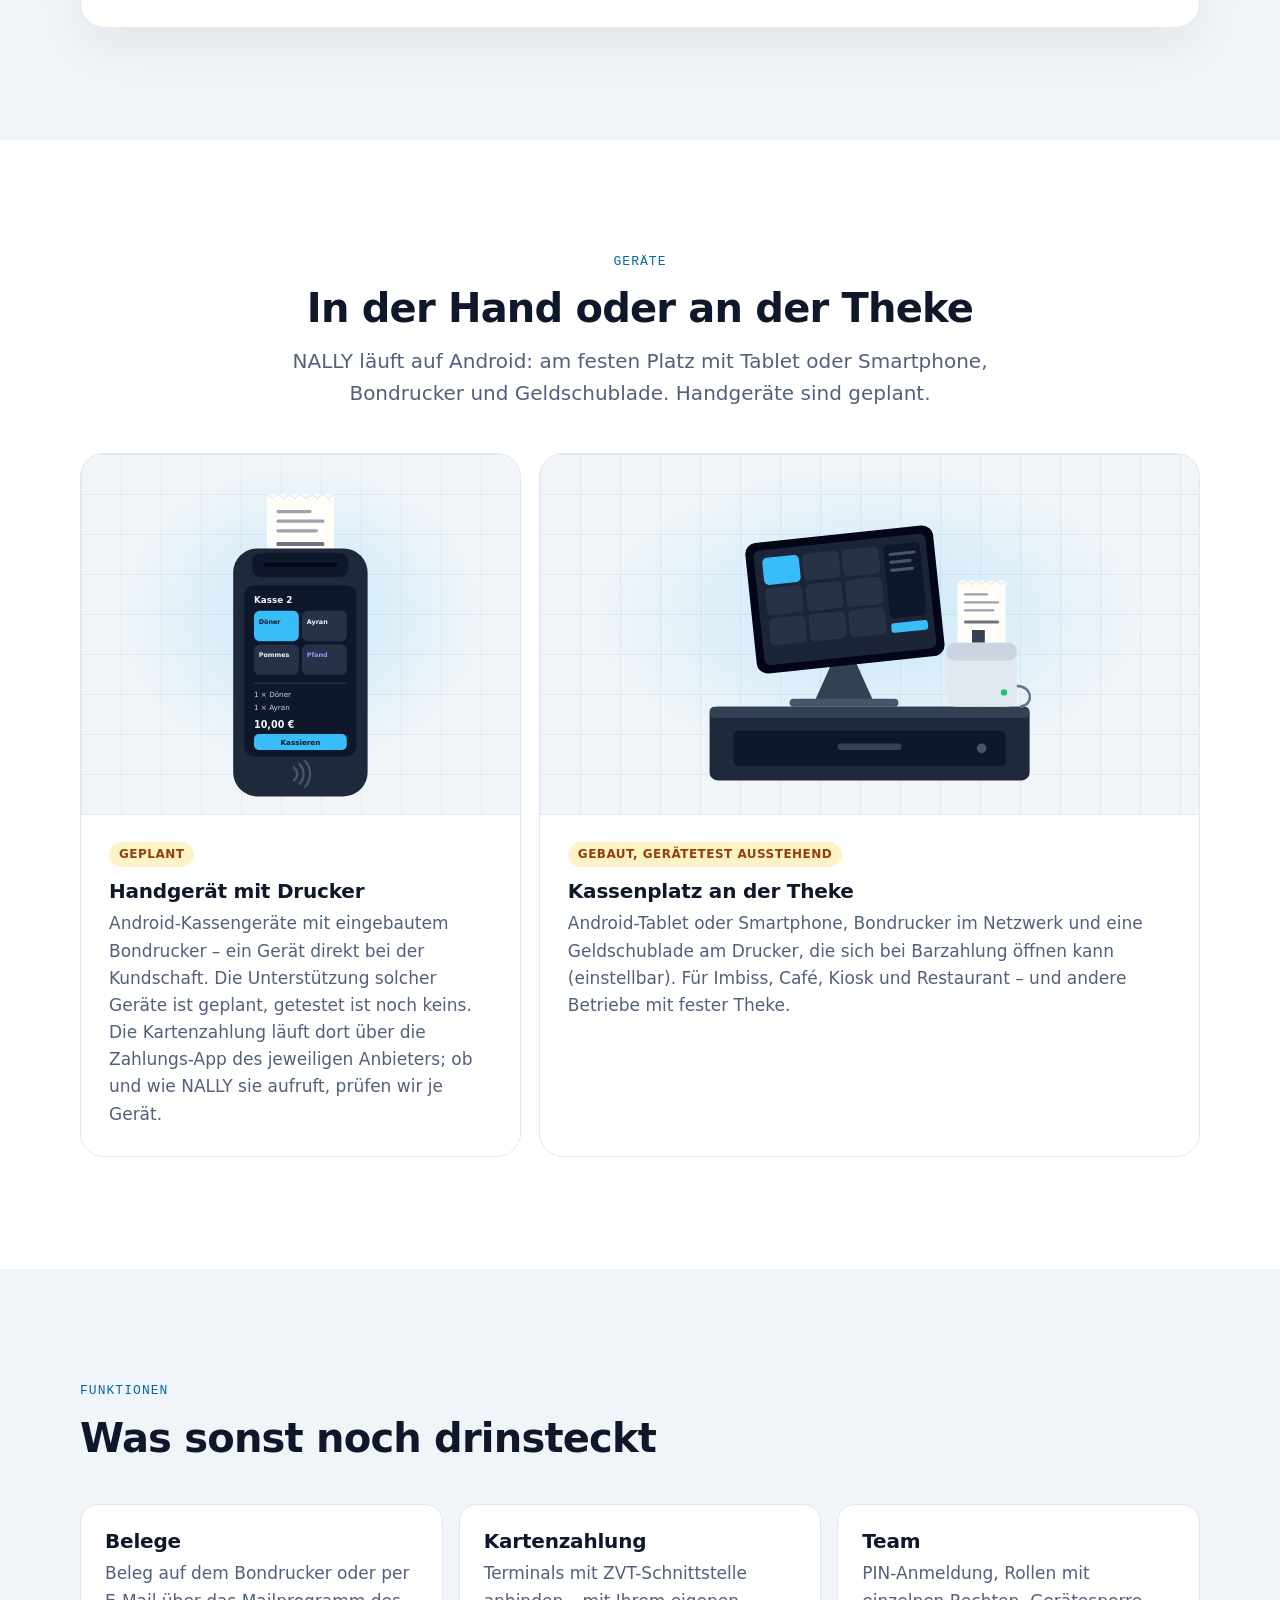
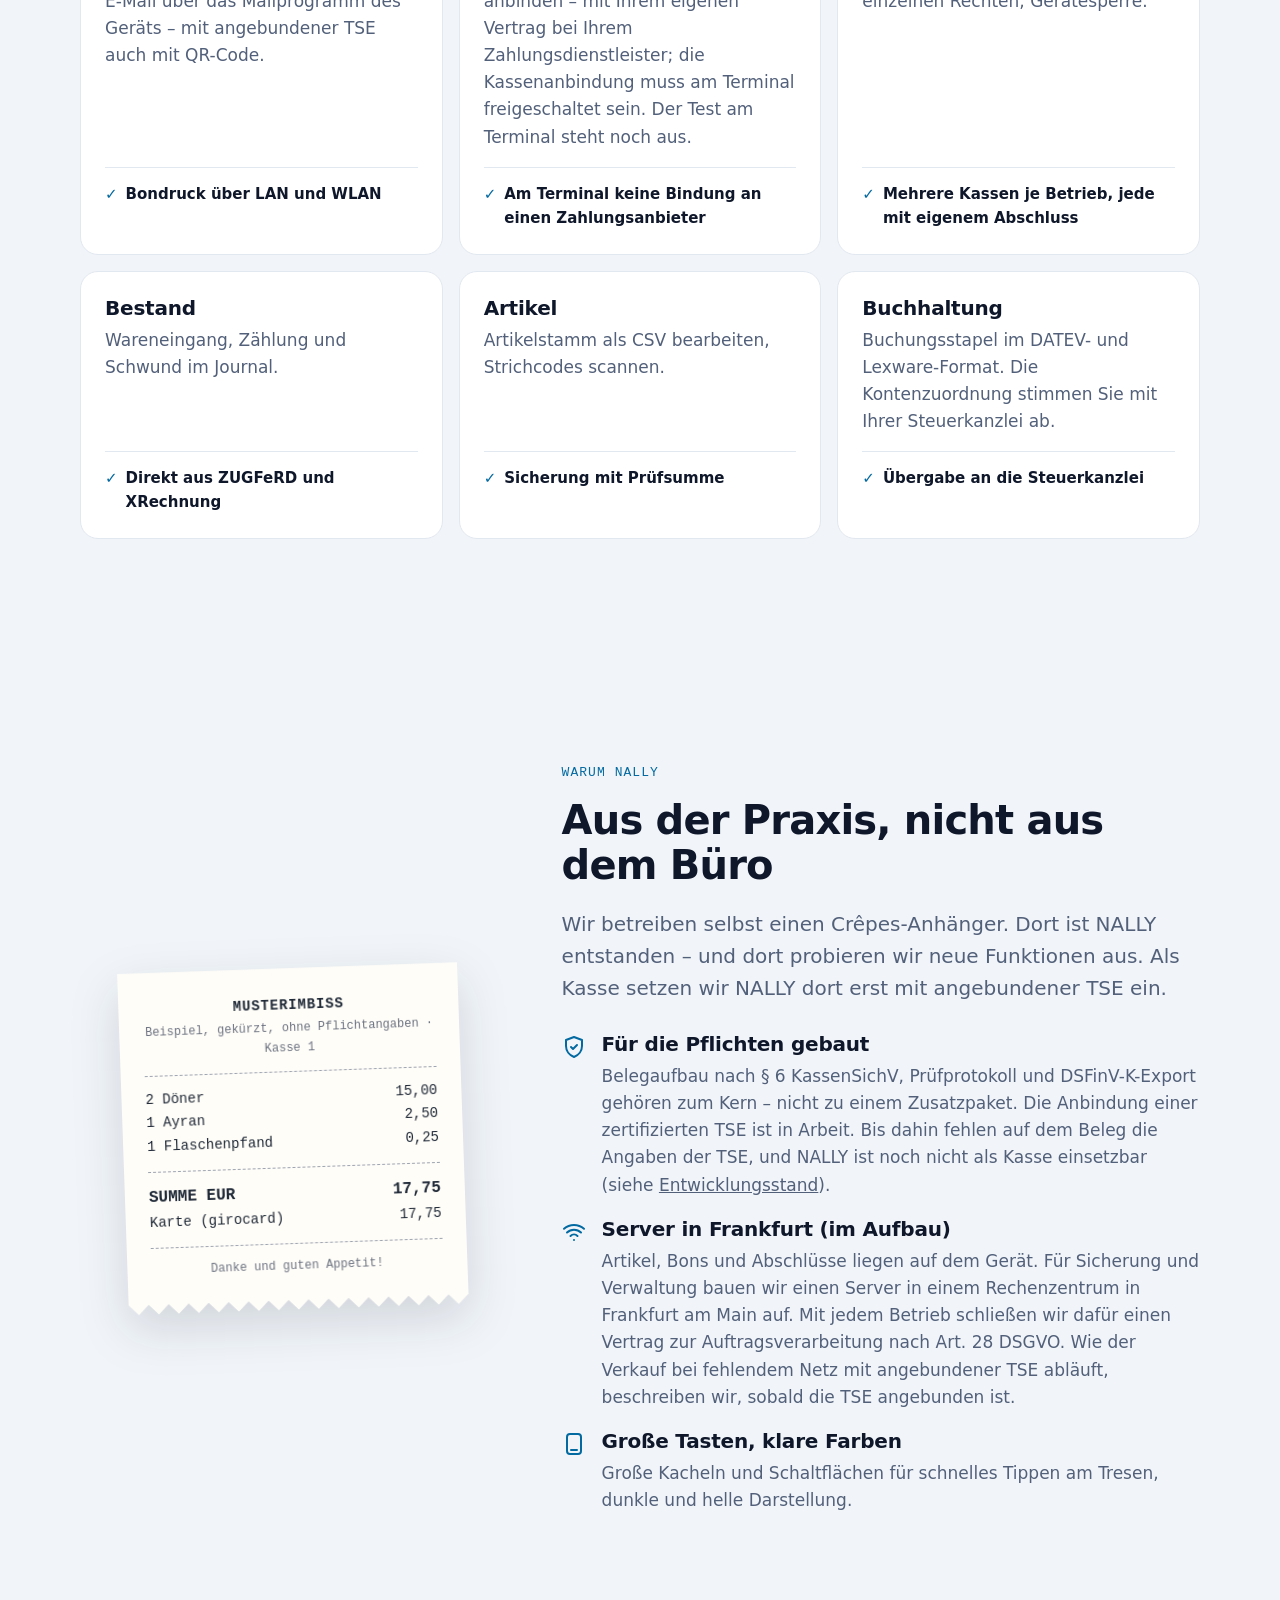
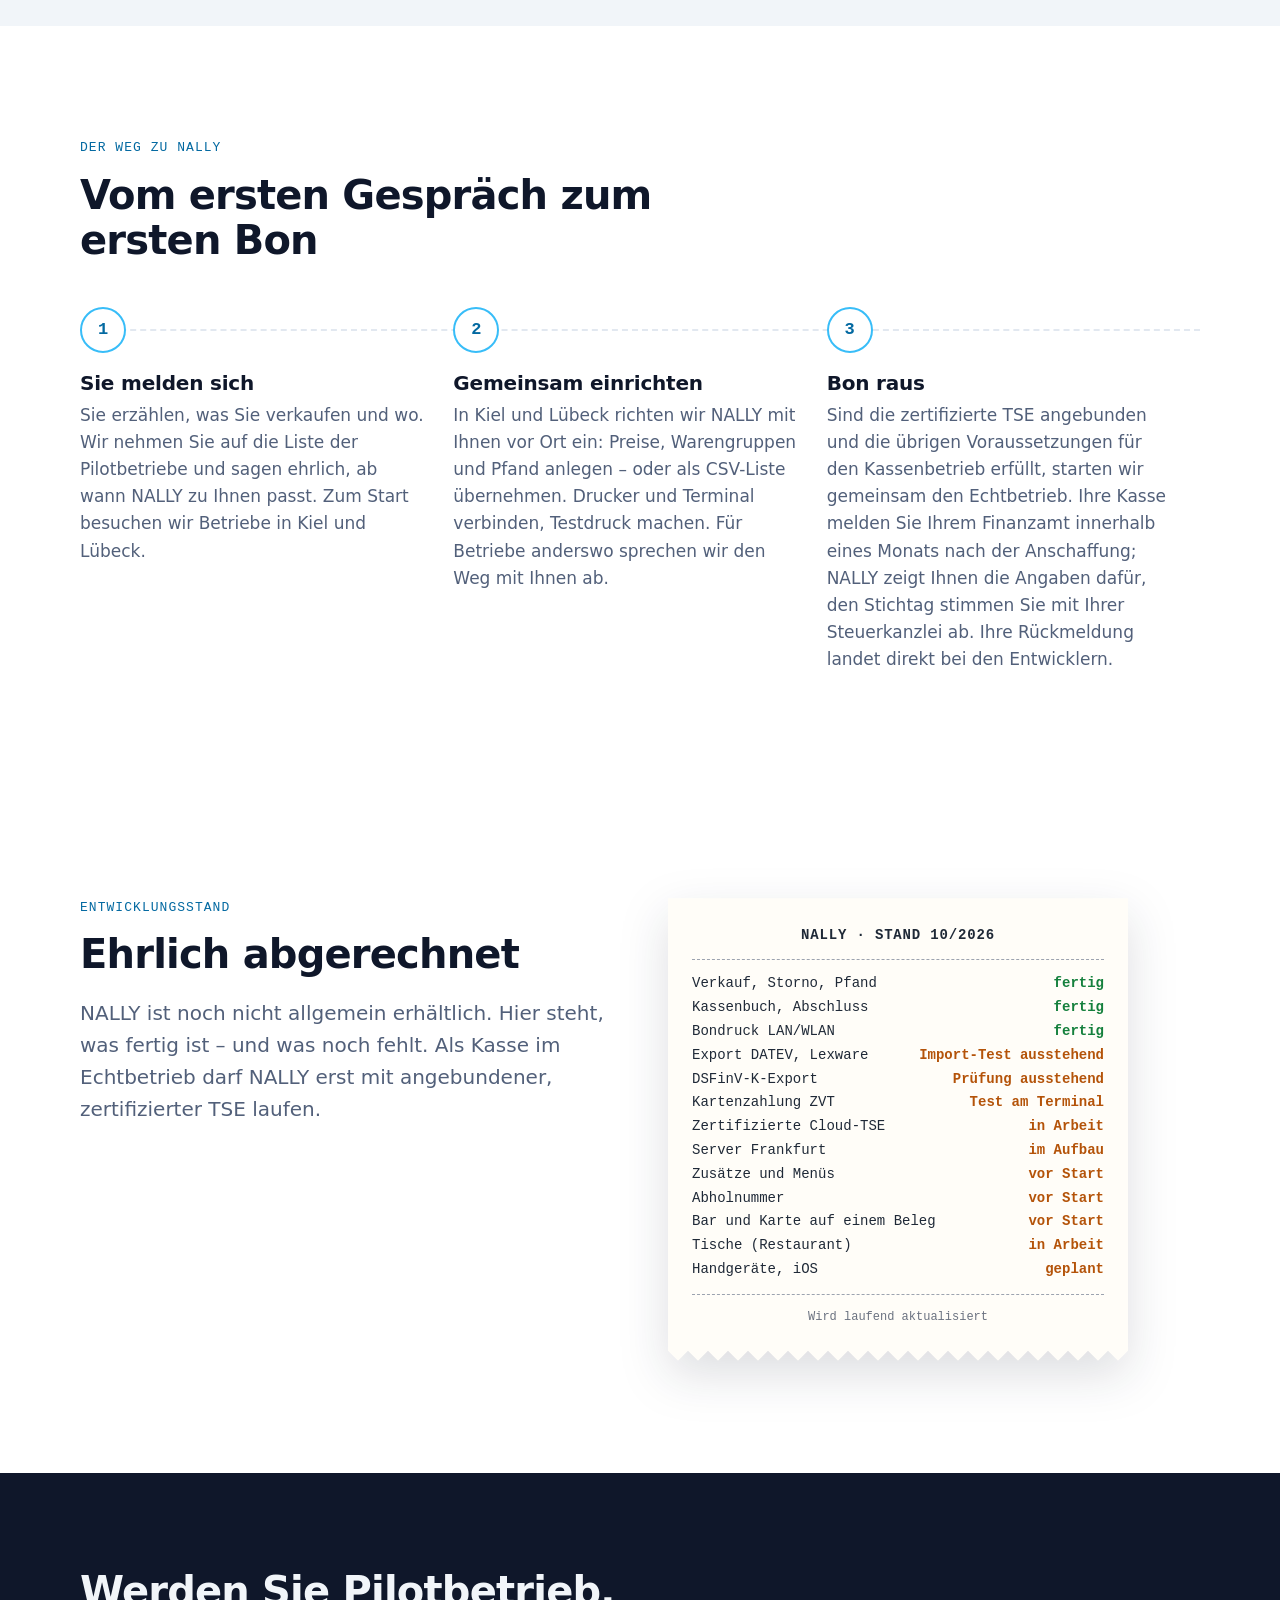
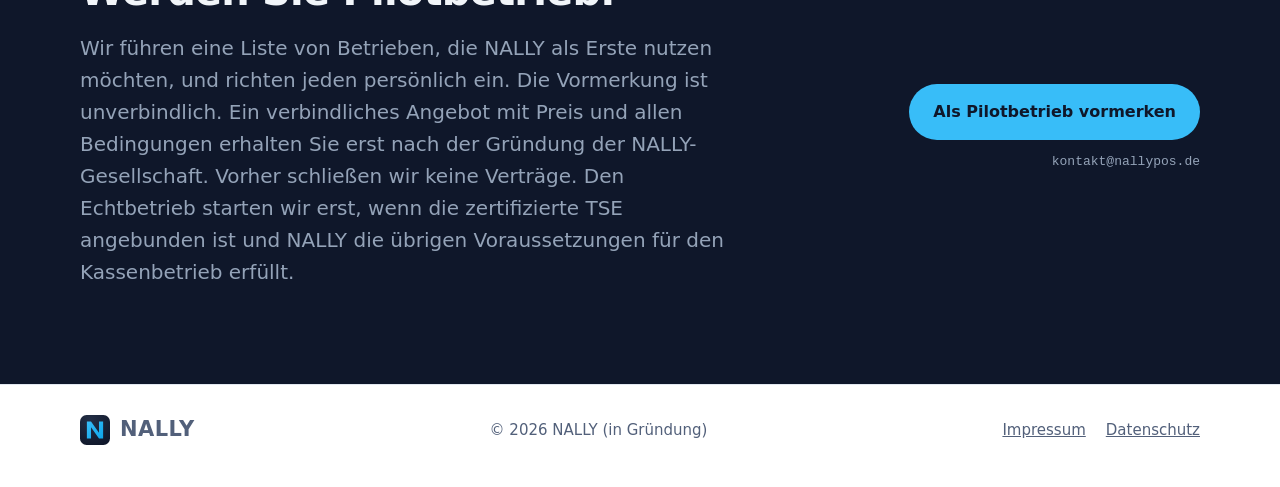
==== commit daa6fc3d: "Website: keine Ansprache von Gewichtsbetrieben und Marktständen, Handgeräte als geplant Nach Beschlü" ====
--- a/site/index.html
+++ b/site/index.html
@@ -135,7 +135,7 @@
             <p>Zusätze mit Auswahl wie „ohne Zwiebeln“ oder „extra scharf“, Abholnummer, Bar- und Kartenzahlung auf einem Beleg und Menüs zum Festpreis.</p>
           </li>
         </ul>
-        <p class="also">Andere Betriebe – etwa Friseursalon, Hofladen oder Marktstand – nehmen wir auf Anfrage gern auf die Liste. Arzt-, Zahnarzt-, Therapie- und Heilpraktikerpraxen können wir nicht aufnehmen.</p>
+        <p class="also">Andere Betriebe – etwa Friseursalon oder Bäckerei – nehmen wir auf Anfrage gern auf die Liste. Betriebe, die an der Theke nach Gewicht verkaufen, können wir noch nicht aufnehmen. Arzt-, Zahnarzt-, Therapie- und Heilpraktikerpraxen können wir nicht aufnehmen.</p>
         <p class="not-yet"><strong>Noch nicht dabei:</strong> Gastronomie mit Tischbedienung (Tische, getrennt zahlen) – die Funktion ist in Arbeit.</p>
       </div>
     </section>
@@ -158,7 +158,7 @@
         <div class="panel" role="tabpanel" id="p-verkauf" aria-labelledby="t-verkauf" tabindex="0">
           <div>
             <h3>Wenige Tipps pro Bestellung</h3>
-            <p>Große Kacheln nach Warengruppen, Gewichtsware und freie Beträge. Bestellungen von Gruppen parken Sie und schließen sie später ab. Bezahlt wird bar oder per Karte an einem Terminal mit ZVT-Schnittstelle (Test am Terminal steht noch aus).</p>
+            <p>Große Kacheln nach Warengruppen und freie Beträge. Bestellungen von Gruppen parken Sie und schließen sie später ab. Bezahlt wird bar oder per Karte an einem Terminal mit ZVT-Schnittstelle (Test am Terminal steht noch aus).</p>
             <p class="result">Artikel und Bons liegen auf dem Gerät</p>
           </div>
           <div class="mini" aria-hidden="true">
@@ -220,7 +220,7 @@
         <div class="head center">
           <p class="kicker">Geräte</p>
           <h2 id="h-geraete">In der Hand oder an der Theke</h2>
-          <p class="lead">NALLY läuft auf Android. Unterwegs auf einem Handgerät, am festen Platz mit Tablet, Bondrucker und Geldschublade.</p>
+          <p class="lead">NALLY läuft auf Android: am festen Platz mit Tablet oder Smartphone, Bondrucker und Geldschublade. Handgeräte sind geplant.</p>
         </div>
 
         <div class="devices">
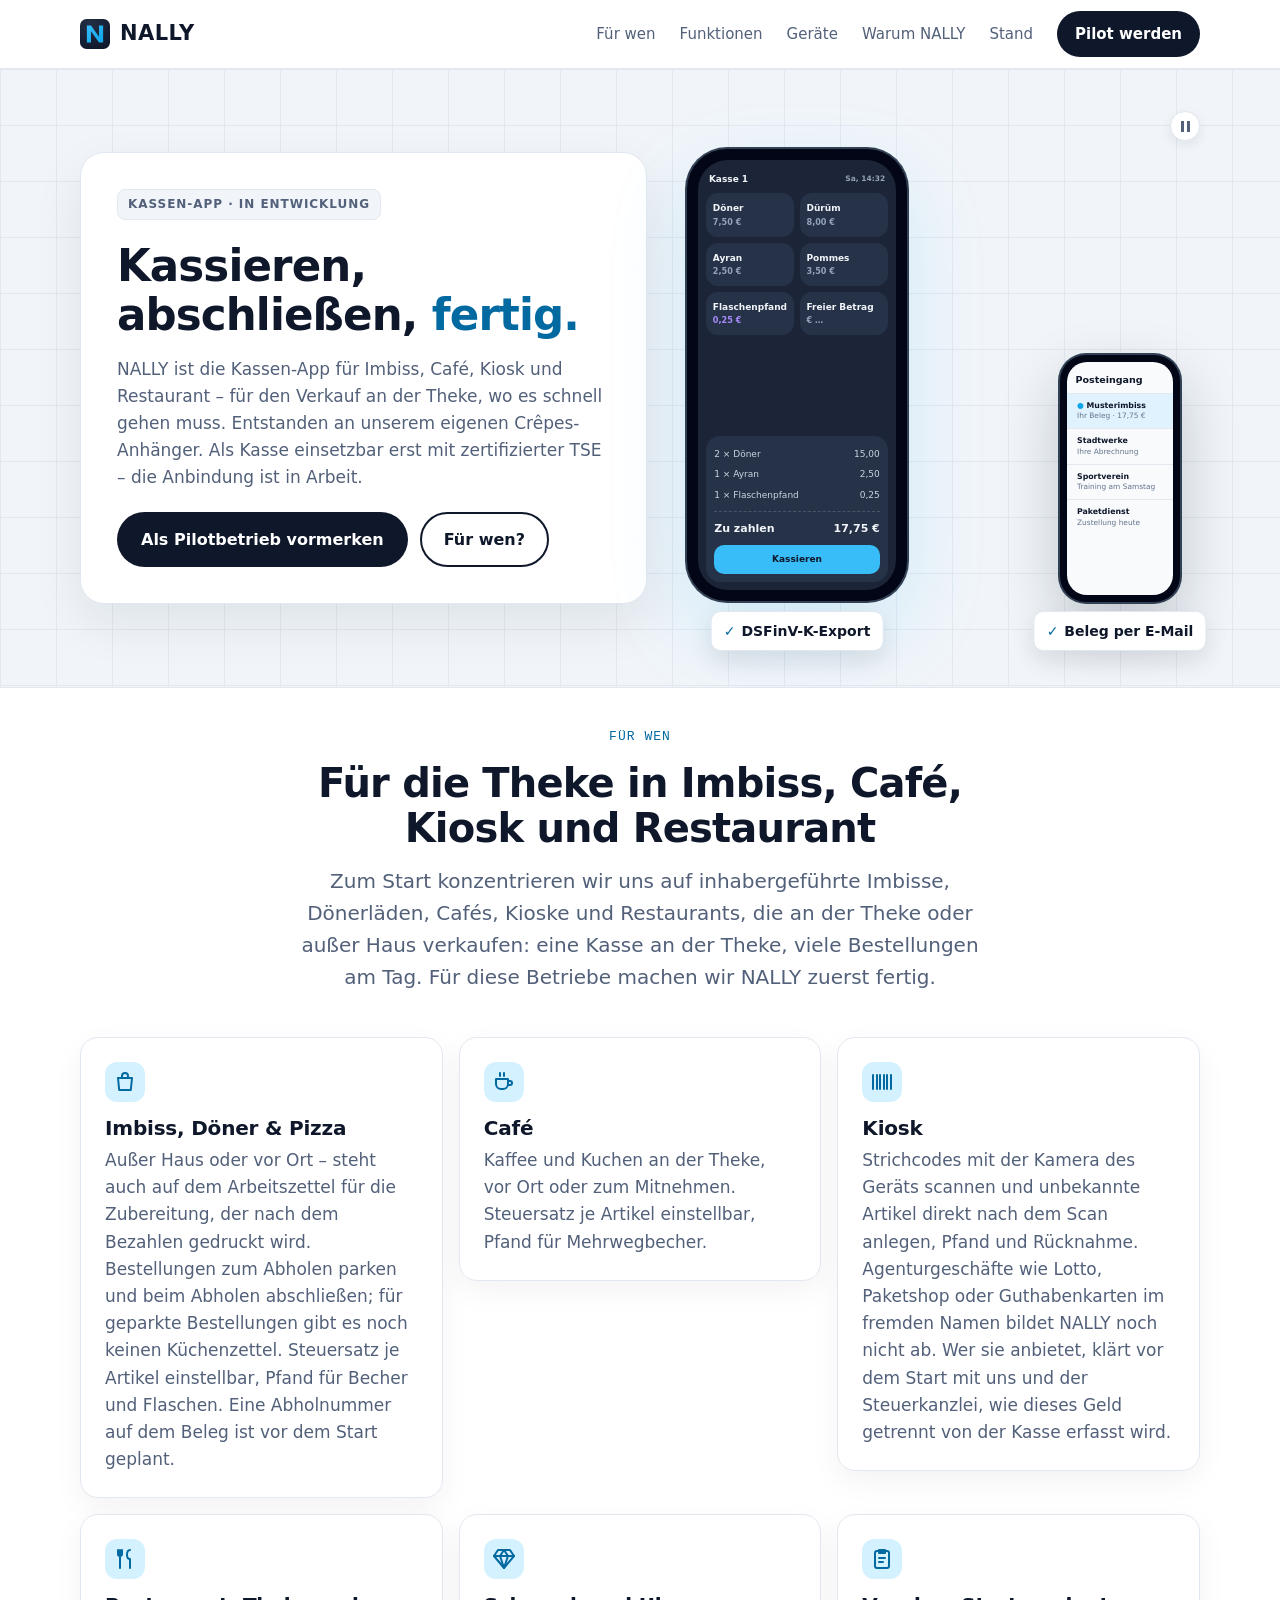
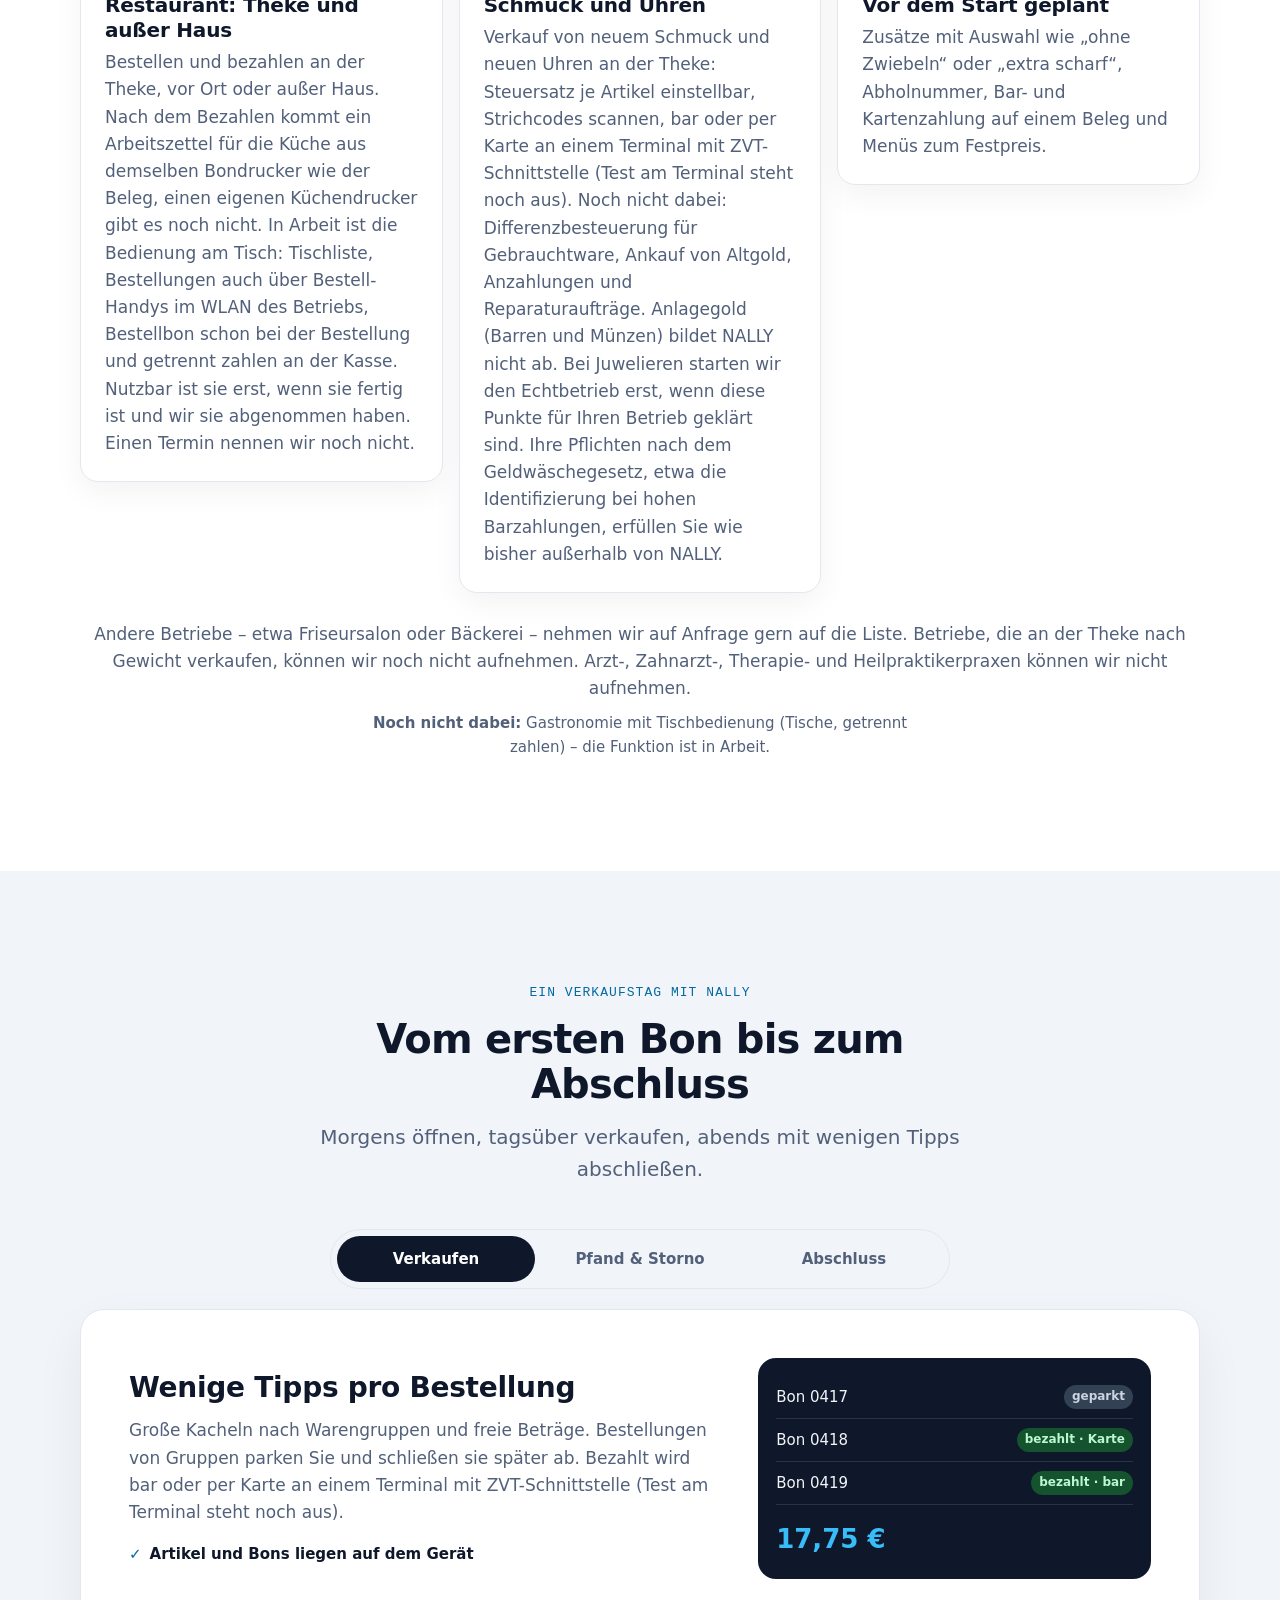
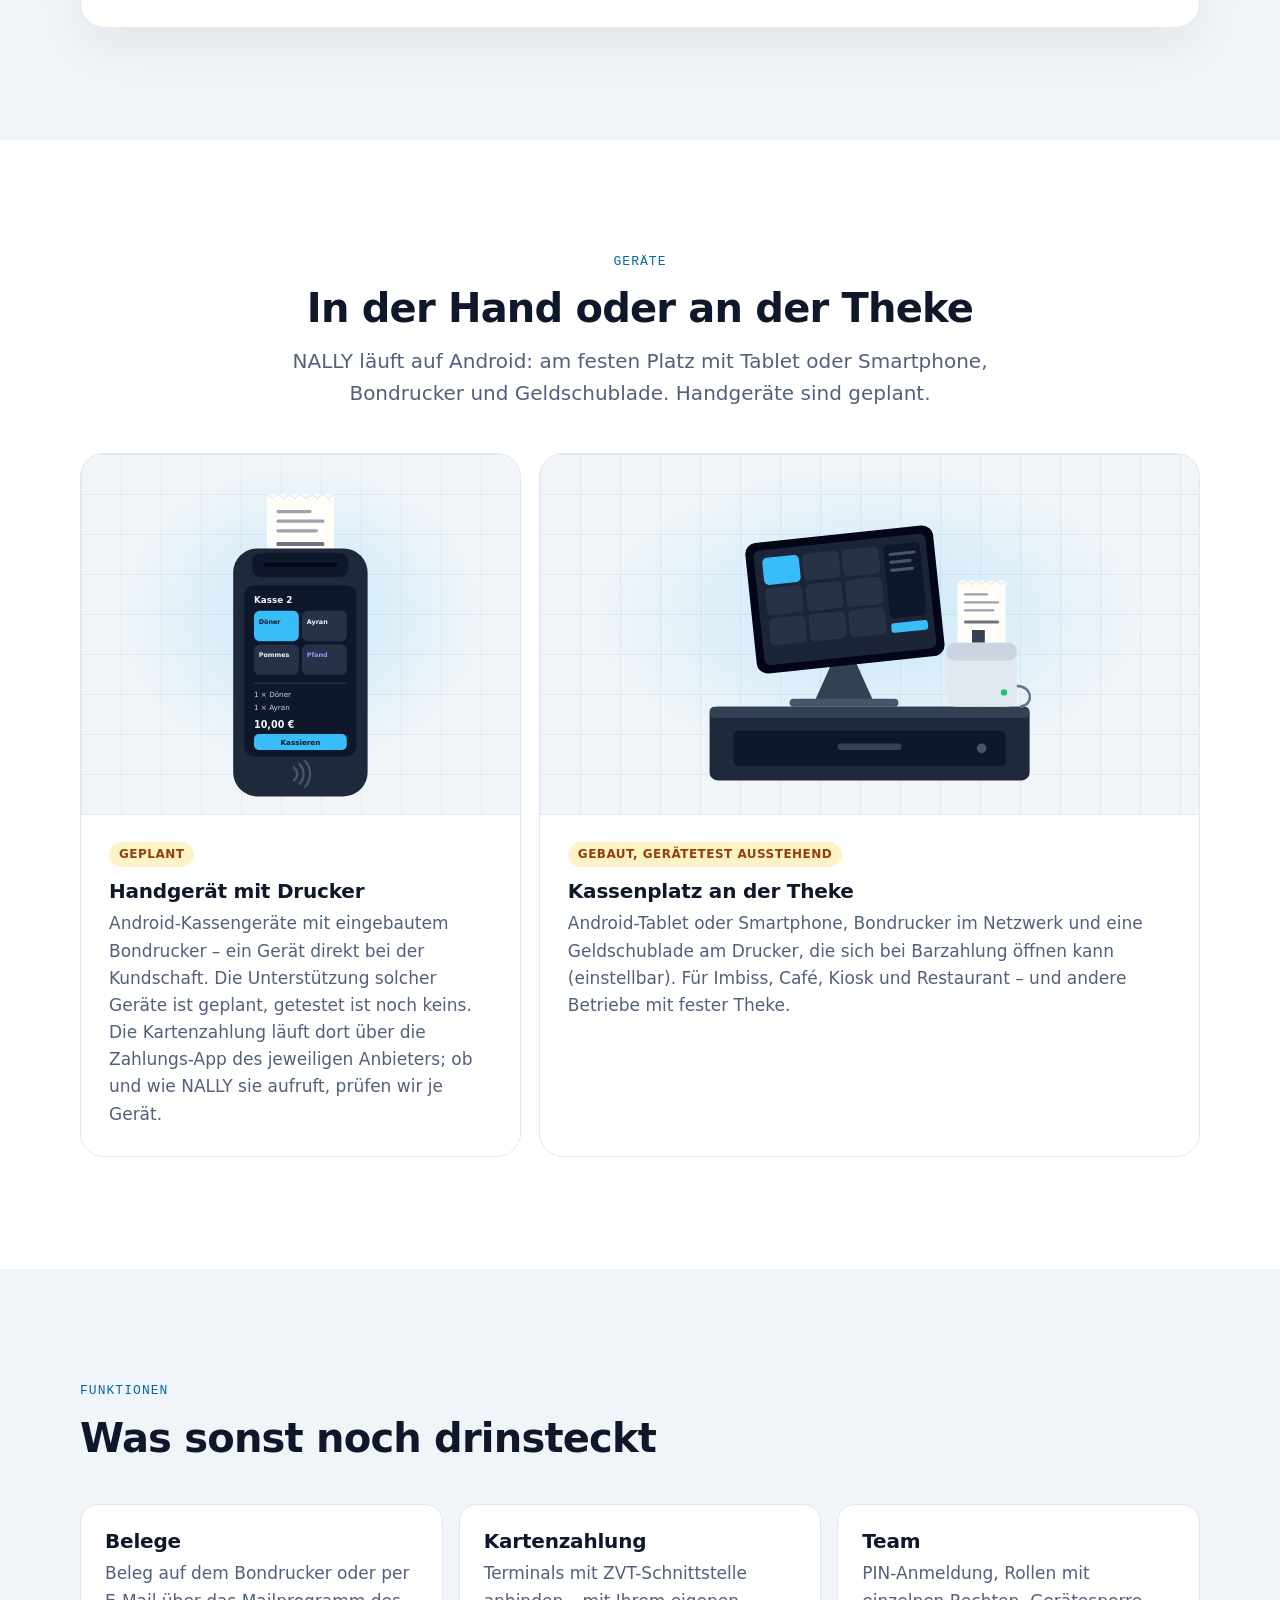
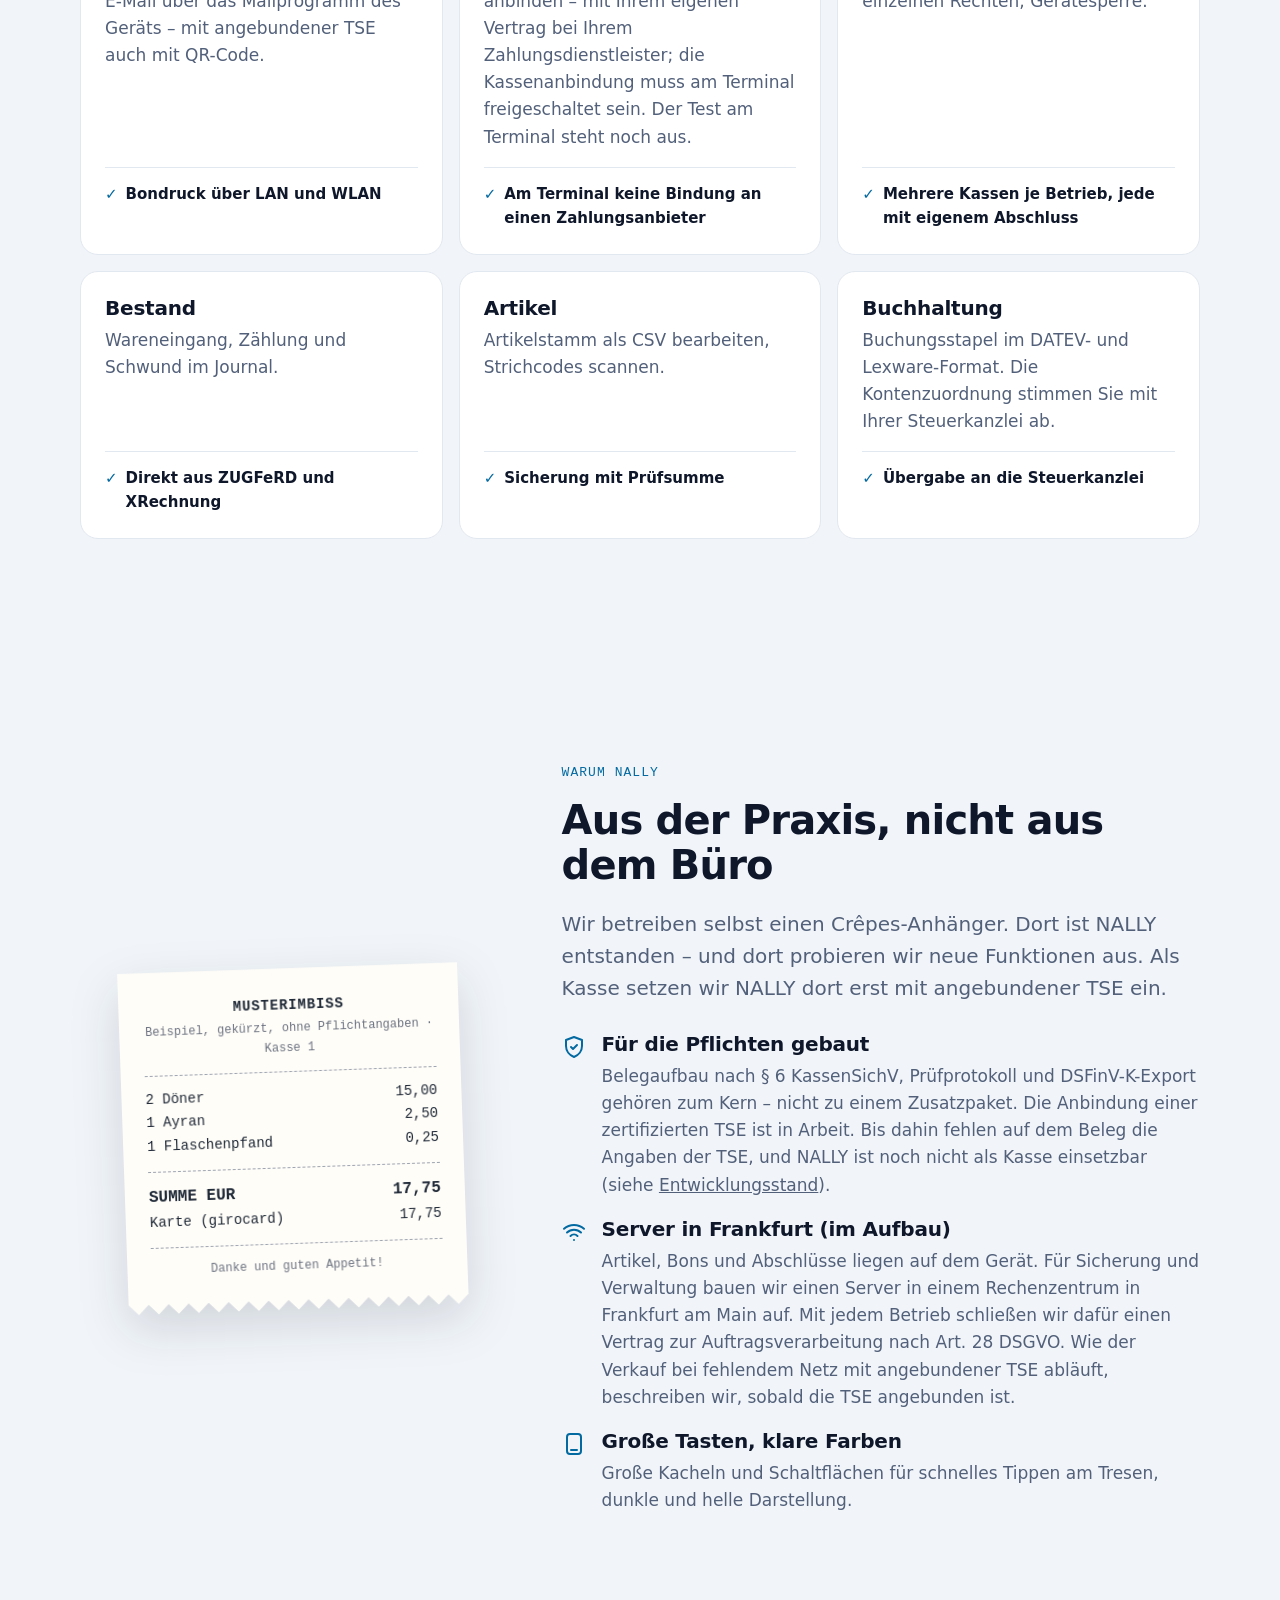
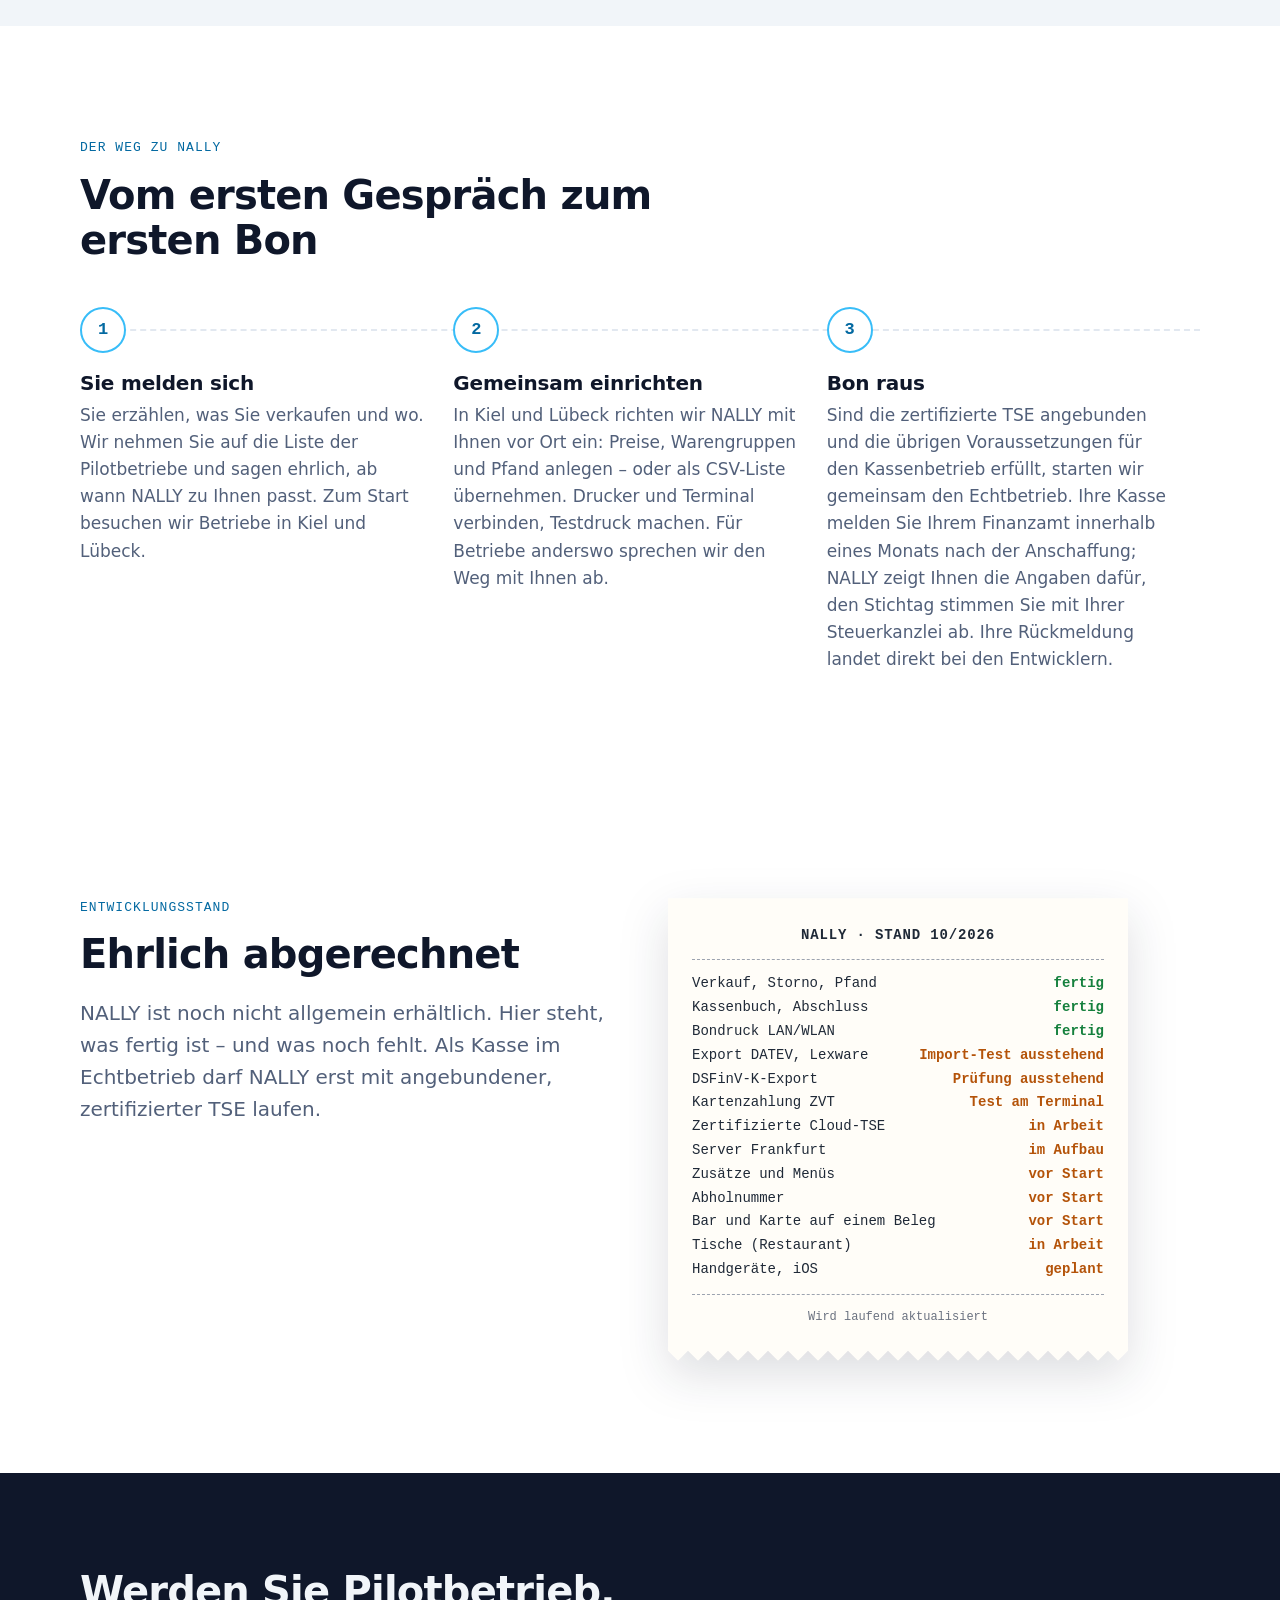
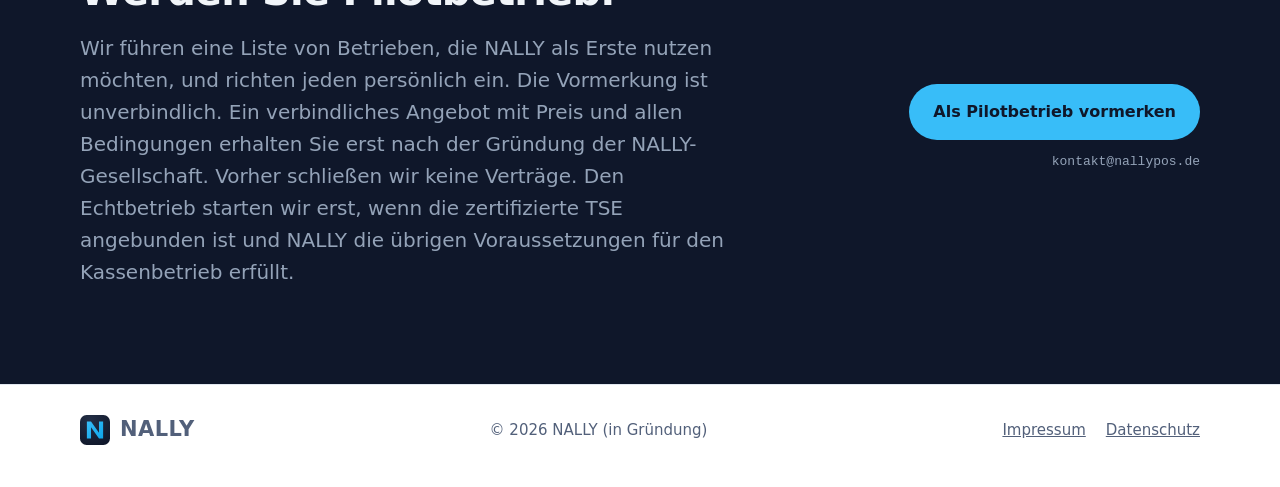
==== commit 52625ad2: "Website: Tische zusammen mit Bestell-Handys im WLAN (Beschluss 2026-10-25 E-2) Wortlaut von pos-kass" ====
--- a/site/index.html
+++ b/site/index.html
@@ -122,7 +122,7 @@
           <li class="branch">
             <svg viewBox="0 0 24 24" fill="none" stroke="currentColor" stroke-width="2" stroke-linecap="round" stroke-linejoin="round" aria-hidden="true"><path d="M7 3v8M5 3v4a2 2 0 0 0 4 0V3M7 11v10"/><path d="M17 3c-2 0-3 2-3 5s1 4 3 4v9"/></svg>
             <h3>Restaurant: Theke und außer Haus</h3>
-            <p>Bestellen und bezahlen an der Theke, vor Ort oder außer Haus. Nach dem Bezahlen kommt ein Arbeitszettel für die Küche aus demselben Bondrucker wie der Beleg, einen eigenen Küchendrucker gibt es noch nicht. In Arbeit ist die Bedienung am Tisch: Tischliste, Bestellbon schon bei der Bestellung und getrennt zahlen, zunächst an einem Gerät. Nutzbar ist sie erst, wenn sie fertig ist und wir sie abgenommen haben. Einen Termin nennen wir noch nicht.</p>
+            <p>Bestellen und bezahlen an der Theke, vor Ort oder außer Haus. Nach dem Bezahlen kommt ein Arbeitszettel für die Küche aus demselben Bondrucker wie der Beleg, einen eigenen Küchendrucker gibt es noch nicht. In Arbeit ist die Bedienung am Tisch: Tischliste, Bestellungen auch über Bestell-Handys im WLAN des Betriebs, Bestellbon schon bei der Bestellung und getrennt zahlen an der Kasse. Nutzbar ist sie erst, wenn sie fertig ist und wir sie abgenommen haben. Einen Termin nennen wir noch nicht.</p>
           </li>
           <li class="branch">
             <svg viewBox="0 0 24 24" fill="none" stroke="currentColor" stroke-width="2" stroke-linecap="round" stroke-linejoin="round" aria-hidden="true"><path d="M6 3h12l4 6-10 12L2 9z"/><path d="M2 9h20M12 21 8 9l4-6 4 6z"/></svg>
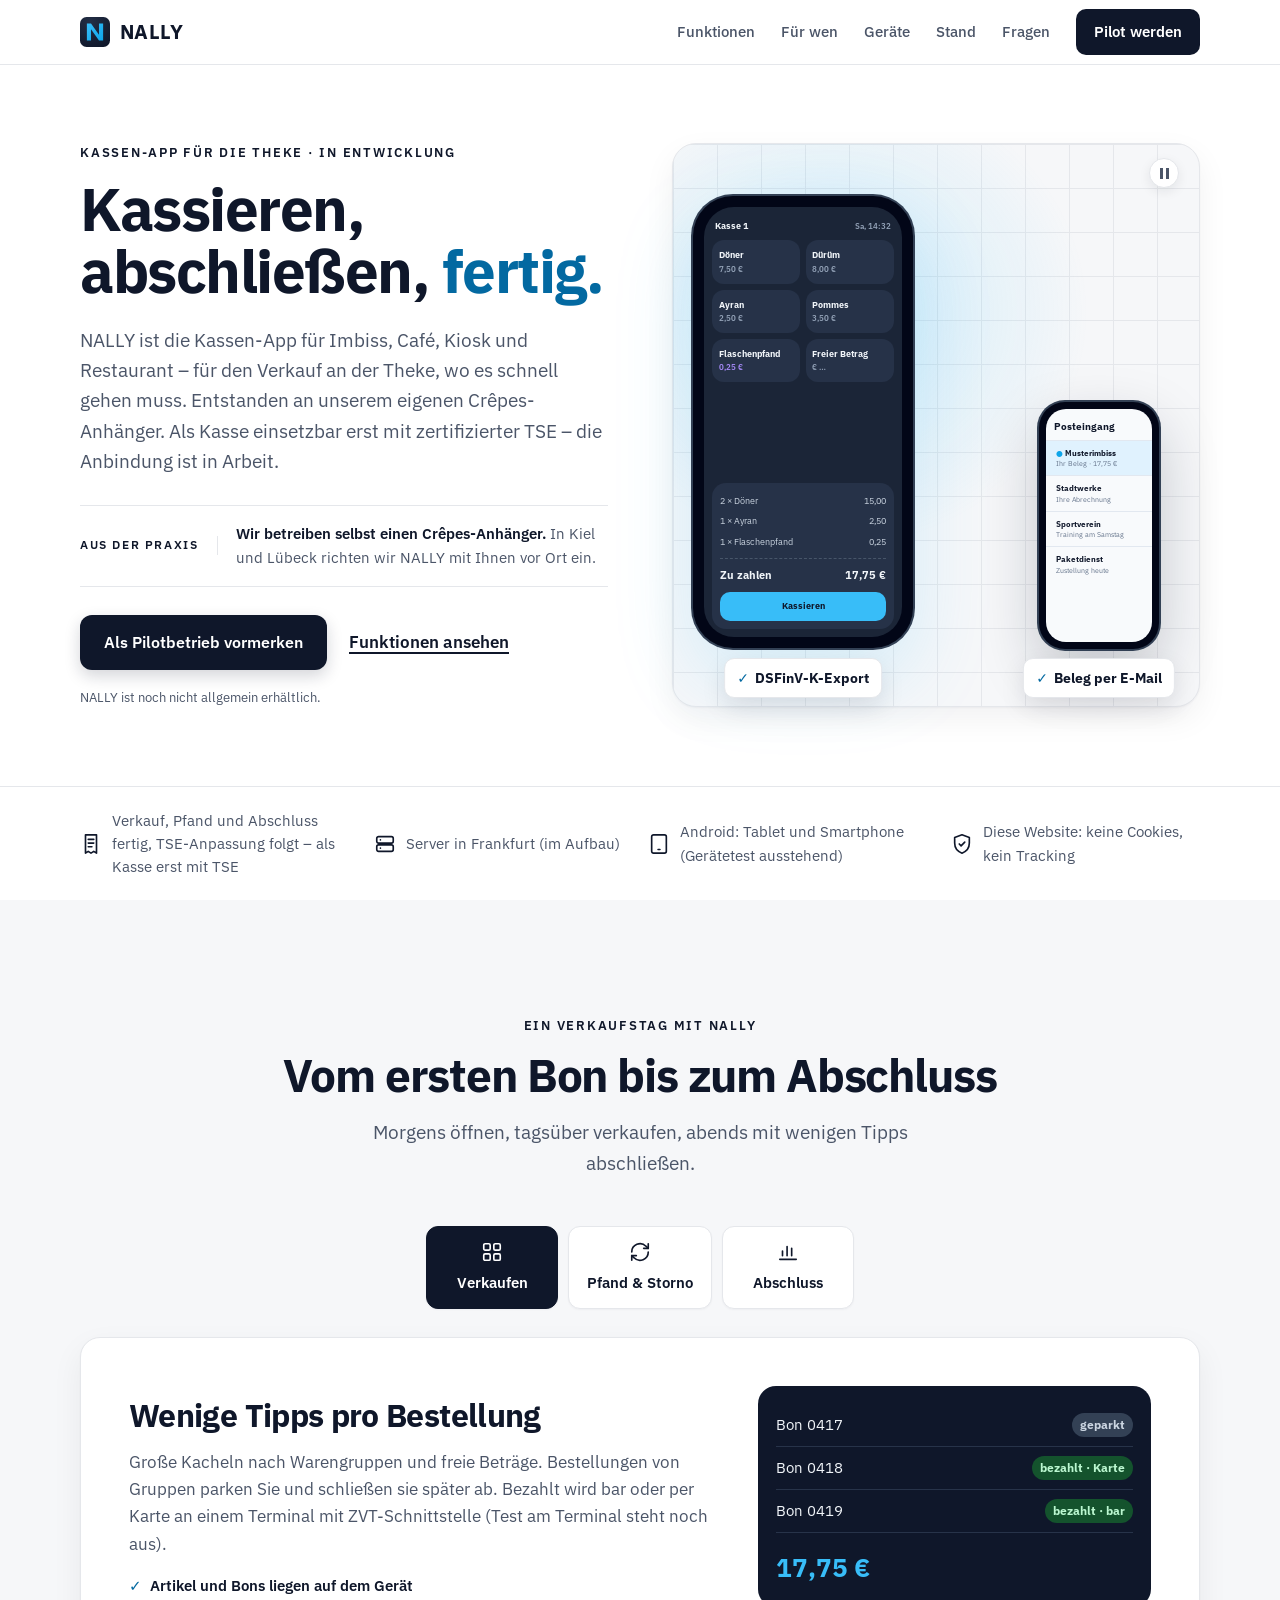
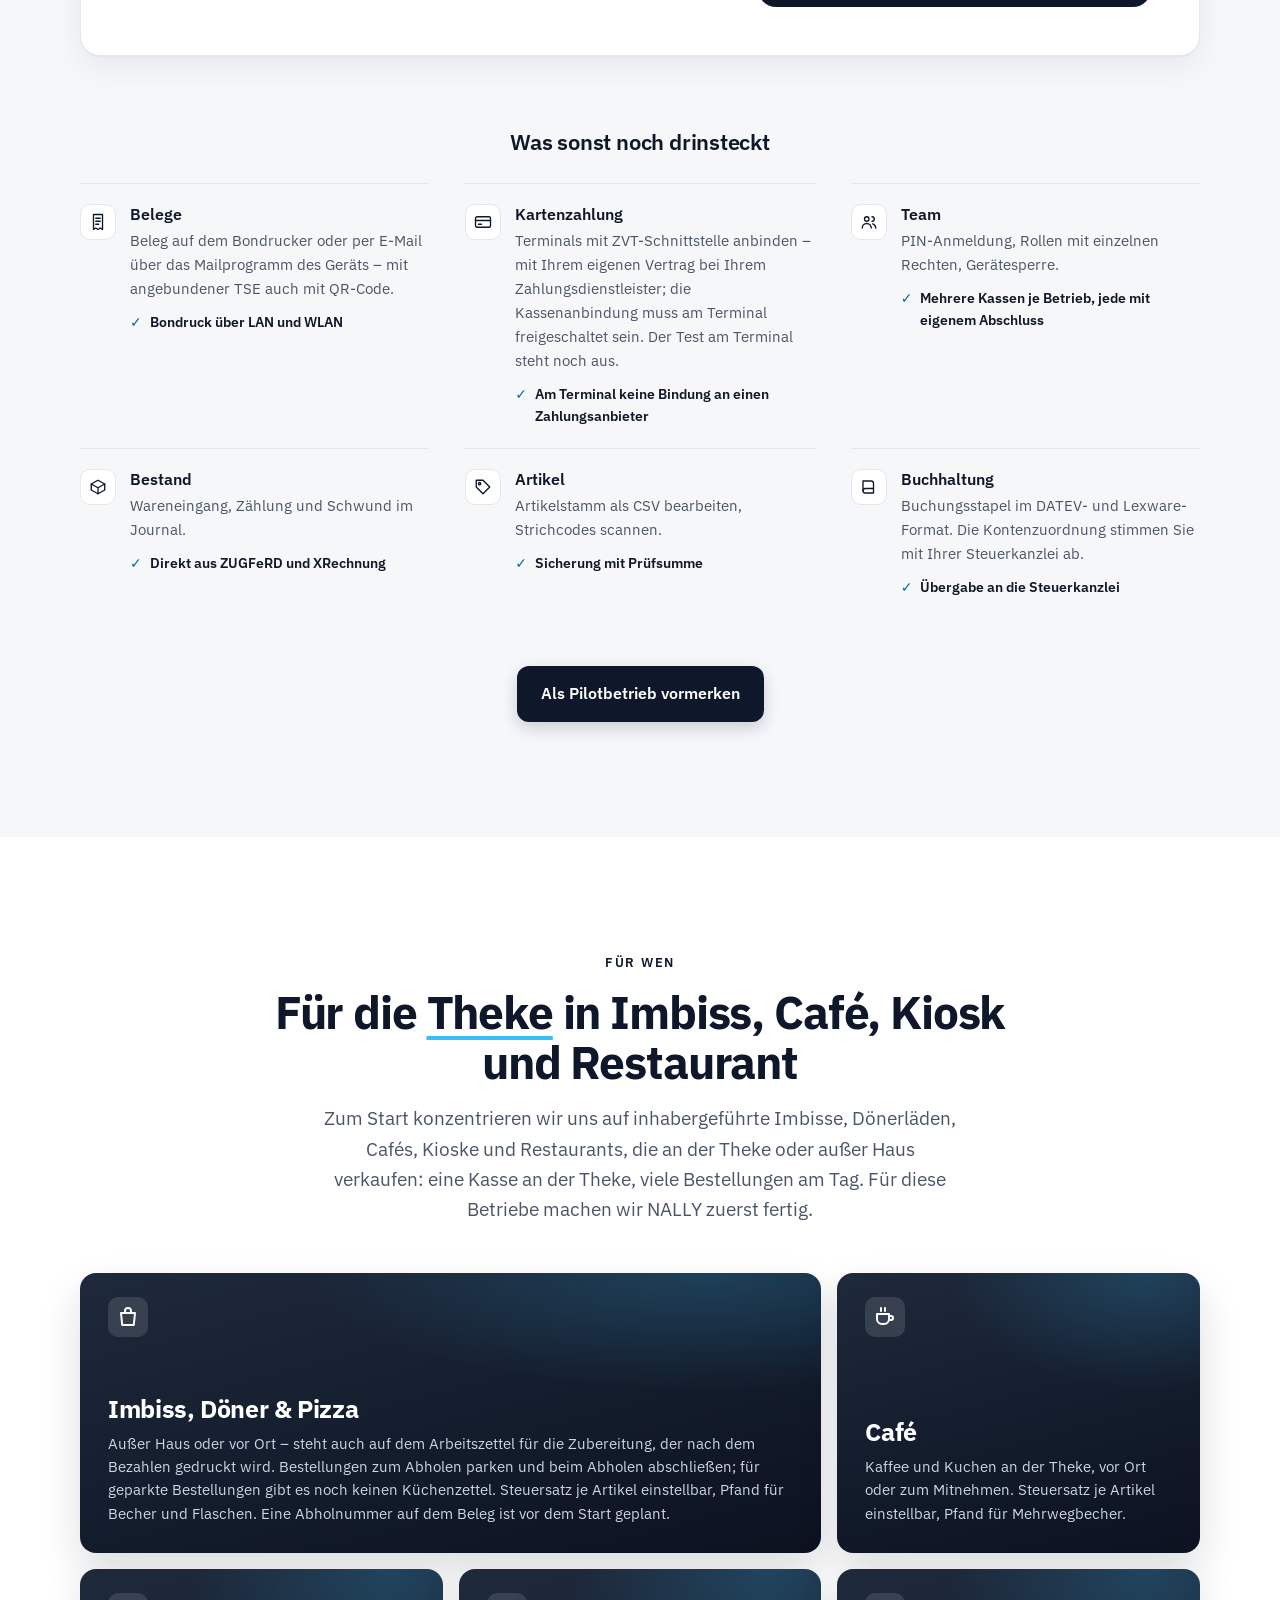
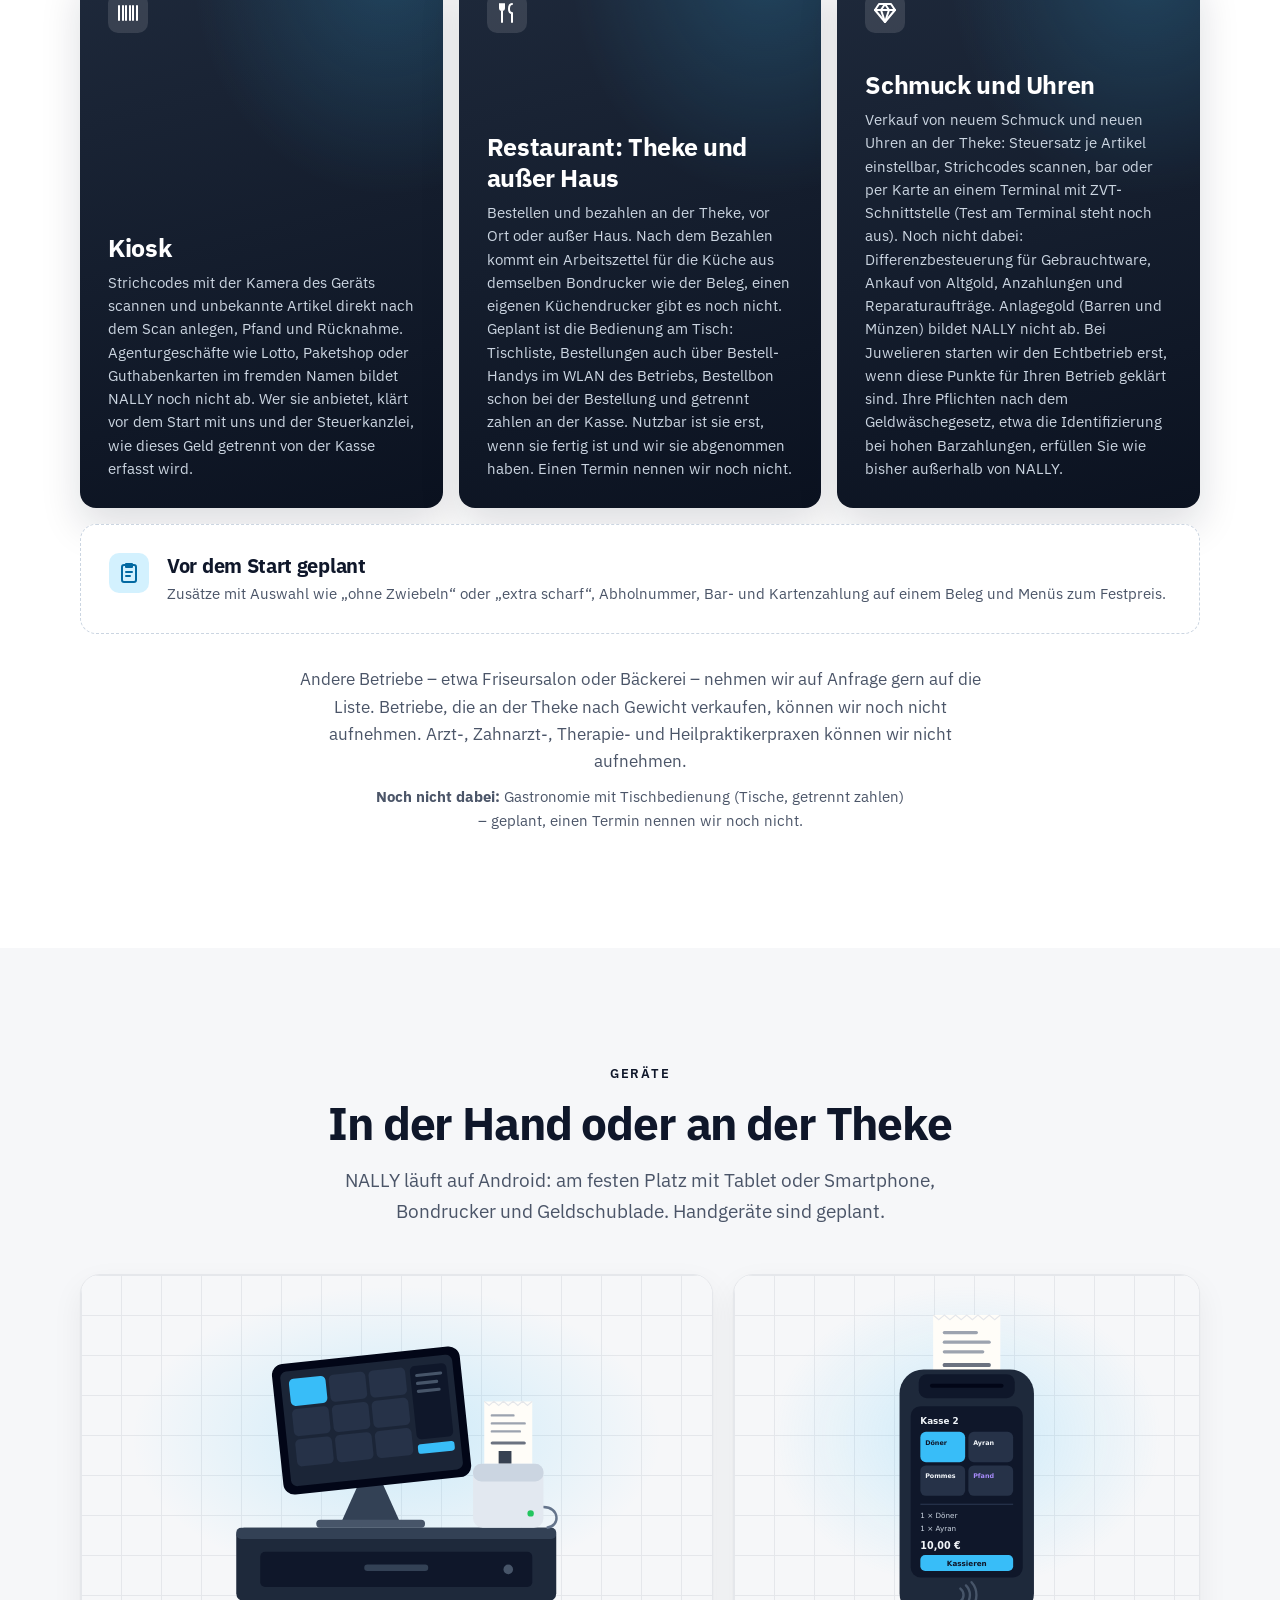
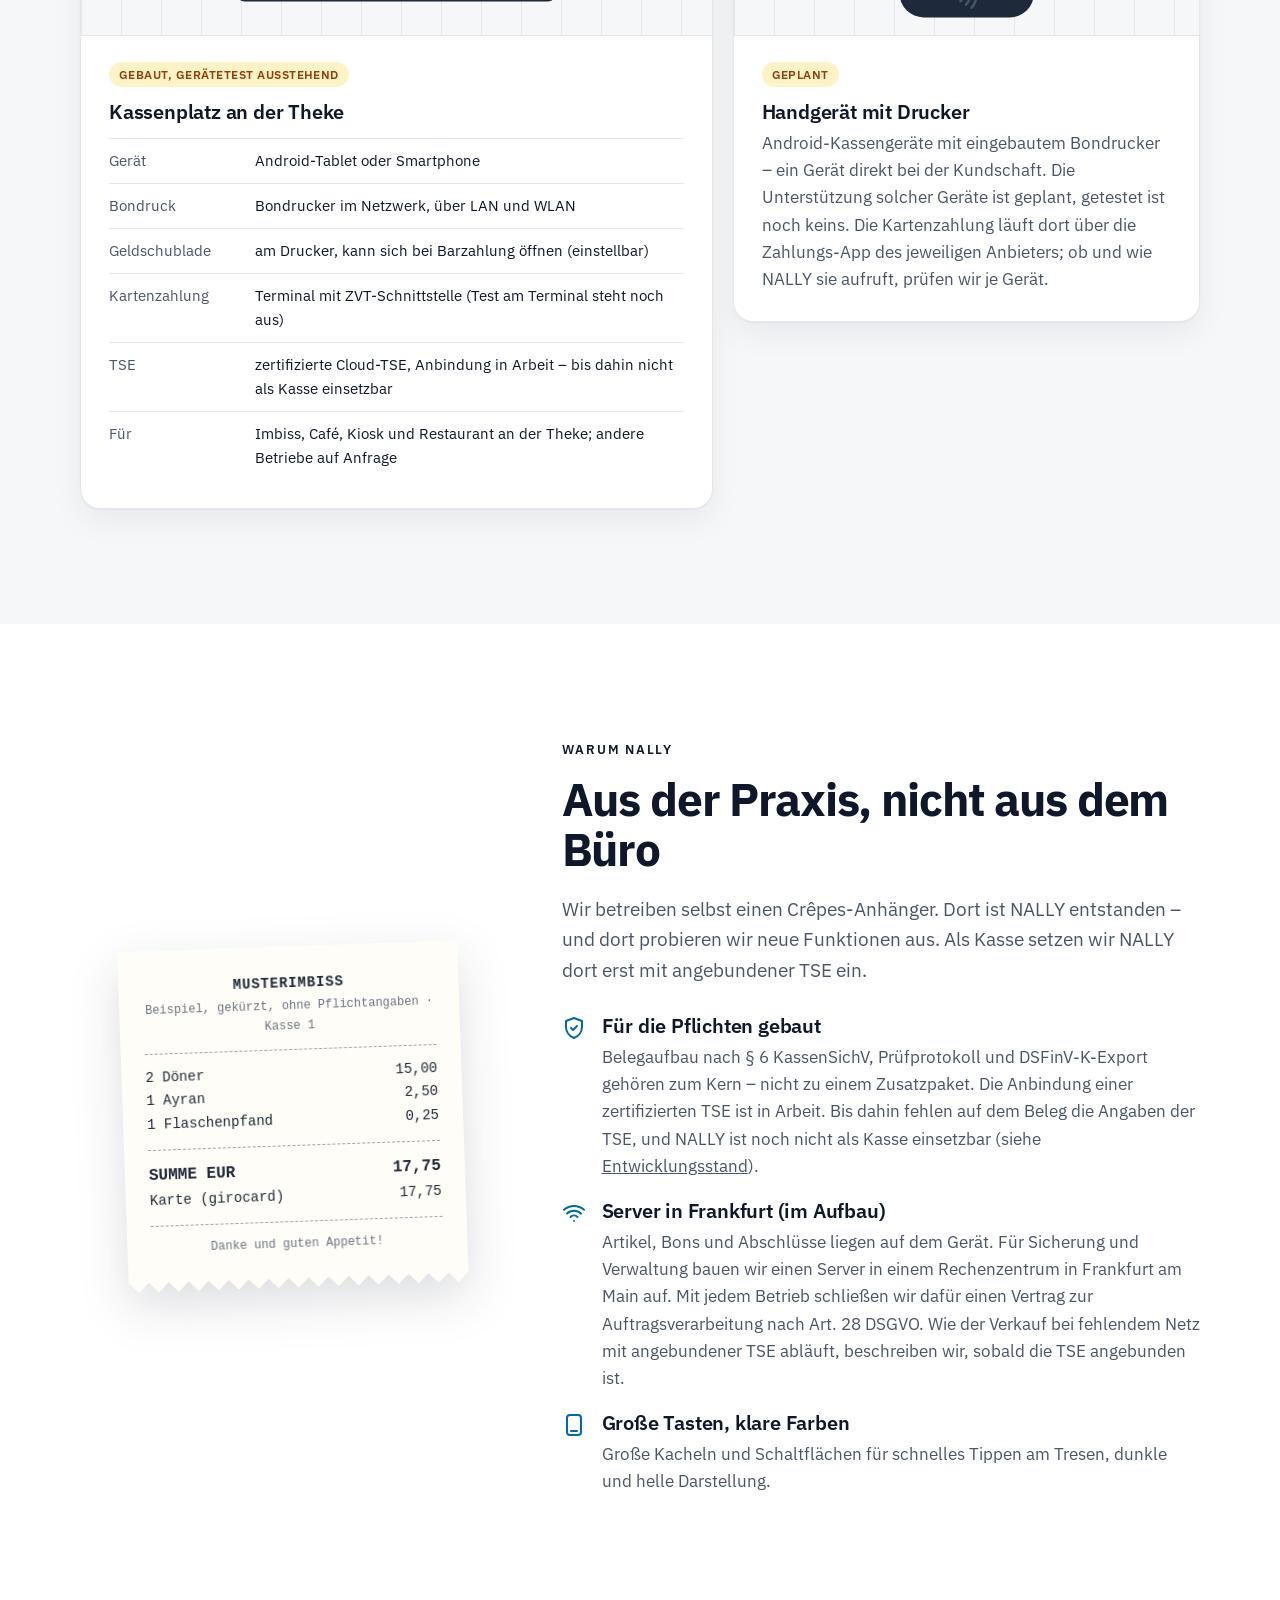
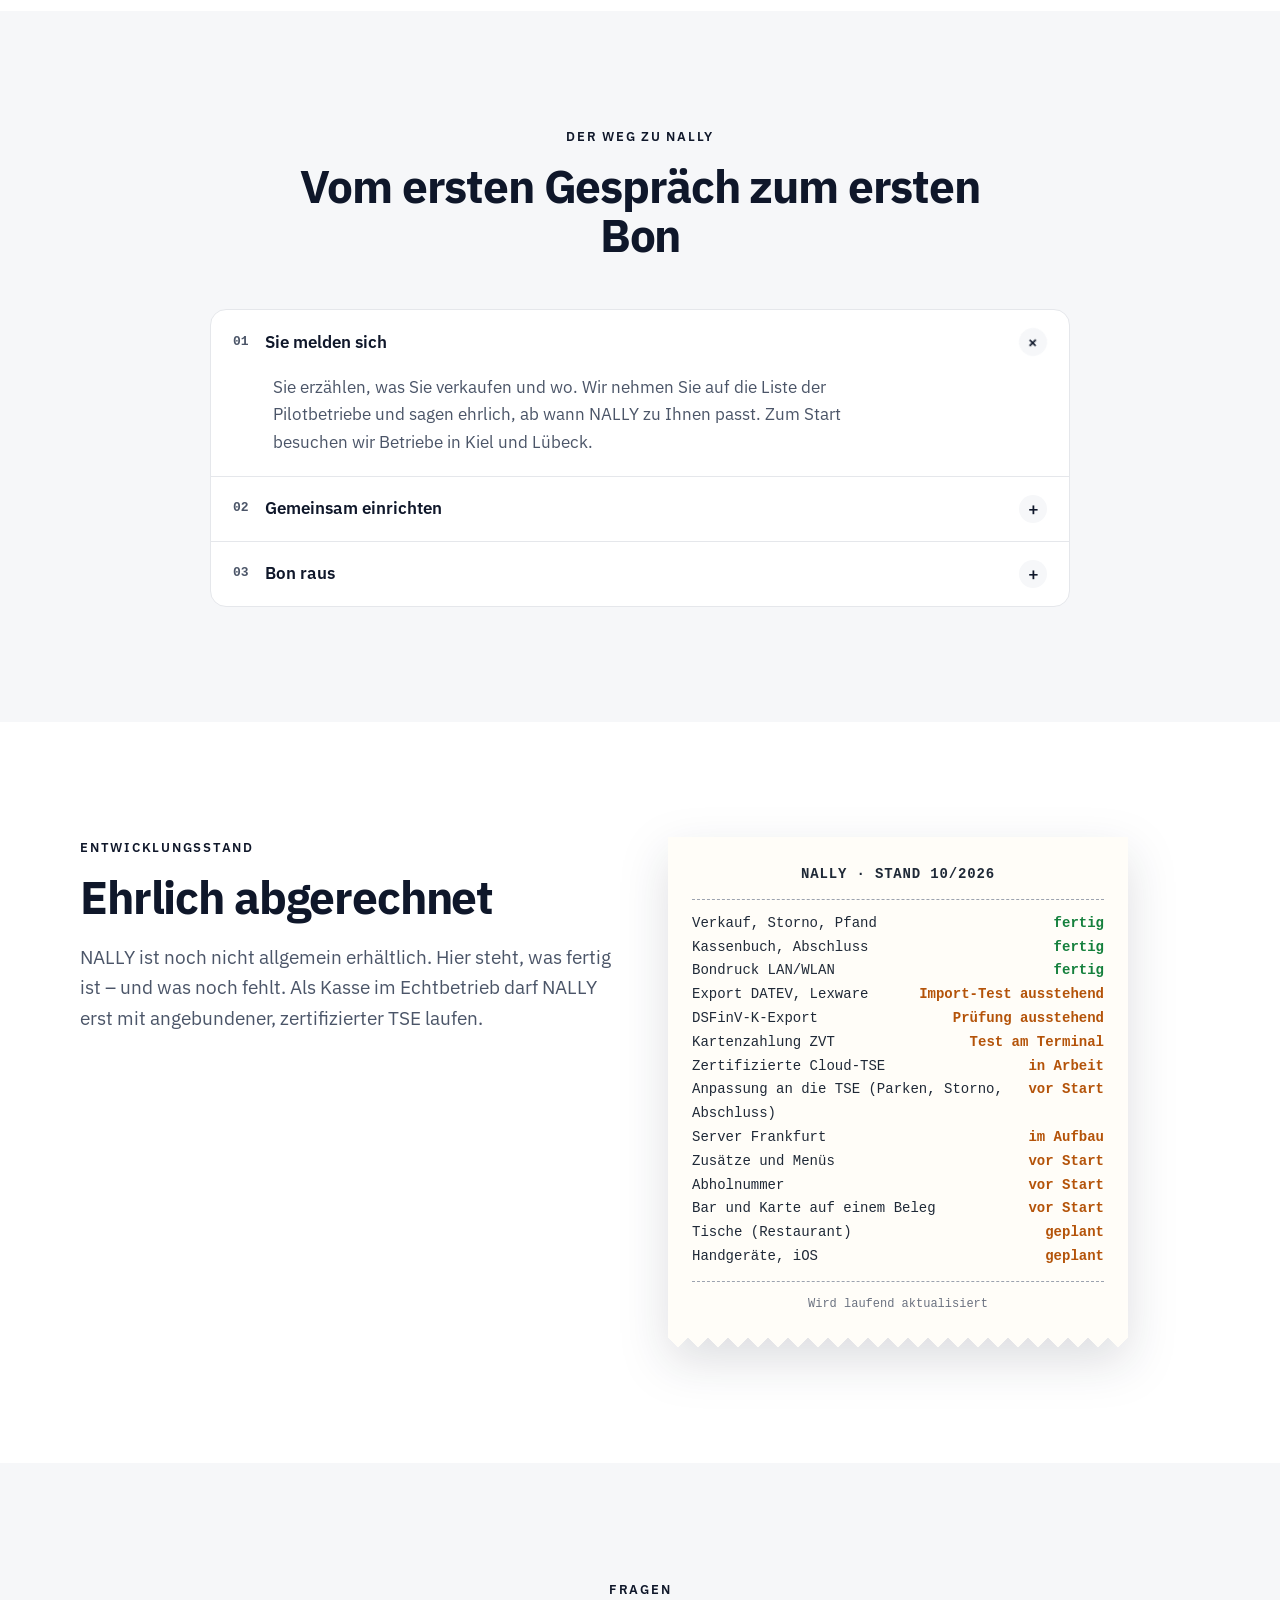
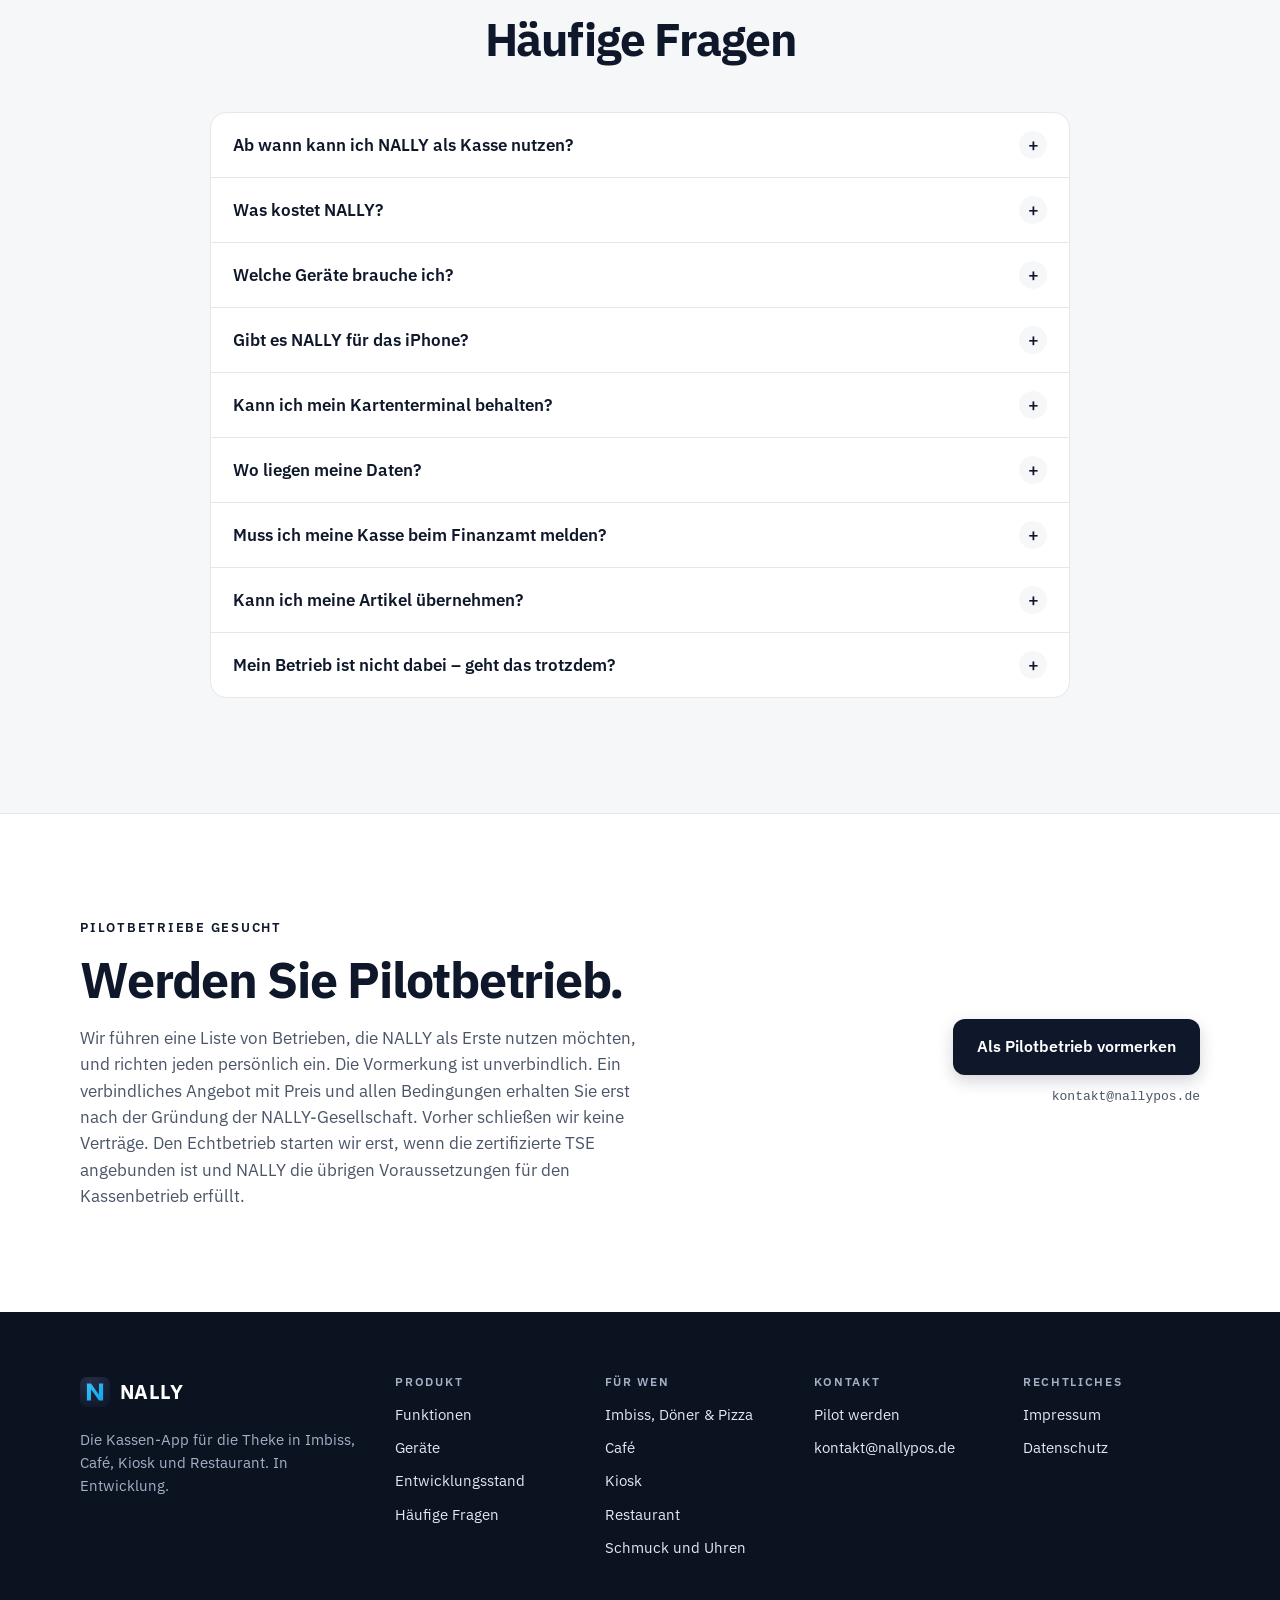
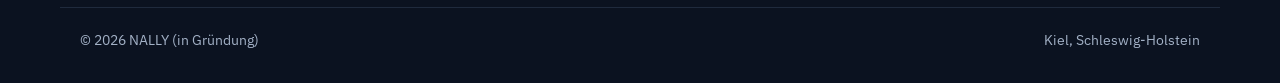
==== commit b76264d3: "Website: Startseite neu gestaltet Neue Gestaltung mit selbst gehosteter Schrift (IBM Plex Sans, OFL)" ====
--- a/site/index.html
+++ b/site/index.html
@@ -3,12 +3,14 @@
 <head>
   <meta charset="utf-8">
   <meta name="viewport" content="width=device-width, initial-scale=1">
-  <meta http-equiv="Content-Security-Policy" content="default-src 'none'; script-src 'self'; style-src 'self'; img-src 'self'; base-uri 'none'; form-action 'none'; upgrade-insecure-requests">
+  <meta http-equiv="Content-Security-Policy" content="default-src 'none'; script-src 'self'; style-src 'self'; img-src 'self'; font-src 'self'; base-uri 'none'; form-action 'none'; upgrade-insecure-requests">
   <meta name="referrer" content="strict-origin-when-cross-origin">
   <title>NALLY – Kassen-App für die Theke: Imbiss, Café, Kiosk, Restaurant</title>
   <meta name="description" content="NALLY ist eine Kassen-App in Entwicklung für den Verkauf an der Theke – in Imbiss, Café, Kiosk und Restaurant (noch ohne Tischbedienung): schnell kassieren, Pfand, Kassenabschluss, DSFinV-K-Export. Als Kasse einsetzbar erst mit zertifizierter TSE, die Anbindung ist in Arbeit.">
   <link rel="canonical" href="https://nallypos.de/">
   <link rel="icon" href="favicon.svg" type="image/svg+xml">
+  <link rel="preload" href="fonts/ibm-plex-sans-latin-400-normal.woff2" as="font" type="font/woff2" crossorigin>
+  <link rel="preload" href="fonts/ibm-plex-sans-latin-700-normal.woff2" as="font" type="font/woff2" crossorigin>
   <link rel="stylesheet" href="styles.css">
 </head>
 <body>
@@ -18,30 +20,36 @@
     <div class="wrap top-inner">
       <a class="logo" href="./" aria-label="NALLY Startseite"><img class="logo-mark" src="logo.svg" alt="" width="30" height="30">NALLY</a>
       <nav class="menu" aria-label="Hauptnavigation">
+        <a href="#funktionen">Funktionen</a>
         <a href="#branchen">Für wen</a>
-        <a href="#funktionen">Funktionen</a>
         <a href="#geraete">Geräte</a>
-        <a href="#warum">Warum NALLY</a>
         <a href="#stand">Stand</a>
-        <a class="btn btn-small" href="#kontakt">Pilot werden</a>
+        <a href="#fragen">Fragen</a>
+        <a class="btn btn-ink btn-small" href="#kontakt">Pilot werden</a>
       </nav>
     </div>
   </header>
 
   <main id="inhalt">
-    <!-- Einstieg -->
-    <div class="intro">
-      <div class="wrap intro-grid">
-        <div class="intro-card">
-          <p class="label">Kassen-App · in Entwicklung</p>
+    <!-- Einstieg: Text links, Kassen-Animation rechts auf heller Fläche -->
+    <div class="hero">
+      <div class="wrap hero-grid">
+        <div class="hero-text">
+          <p class="eyebrow">Kassen-App für die Theke · in Entwicklung</p>
           <h1>Kassieren, abschließen, <span class="hl">fertig.</span></h1>
           <p class="lead">NALLY ist die Kassen-App für Imbiss, Café, Kiosk und Restaurant – für den Verkauf an der Theke, wo es schnell gehen muss. Entstanden an unserem eigenen Crêpes-Anhänger. Als Kasse einsetzbar erst mit zertifizierter TSE – die Anbindung ist in Arbeit.</p>
-          <div class="intro-actions">
+          <div class="proof">
+            <p class="proof-k">Aus der Praxis</p>
+            <p><strong>Wir betreiben selbst einen Crêpes-Anhänger.</strong> In Kiel und Lübeck richten wir NALLY mit Ihnen vor Ort ein.</p>
+          </div>
+          <div class="hero-actions">
             <a class="btn btn-ink" href="#kontakt">Als Pilotbetrieb vormerken</a>
-            <a class="btn btn-line" href="#branchen">Für wen?</a>
-          </div>
-        </div>
-
+            <a class="link-u" href="#funktionen">Funktionen ansehen</a>
+          </div>
+          <p class="fine">NALLY ist noch nicht allgemein erhältlich.</p>
+        </div>
+
+        <div class="hero-visual">
         <div class="stage">
           <div class="stage-in">
           <!-- Pause-Schalter für alle Endlos-Animationen (WCAG 2.2.2); wirkt per CSS :has(), auch ohne Skript -->
@@ -92,67 +100,31 @@
           </div>
           </div>
         </div>
+        </div>
       </div>
     </div>
 
-    <!-- Für wen: fertige Funktionen sind durch die App gedeckt, Geplantes ist als geplant benannt -->
-    <section class="section first" id="branchen" aria-labelledby="h-branchen">
-      <div class="wrap">
-        <div class="head center">
-          <p class="kicker">Für wen</p>
-          <h2 id="h-branchen">Für die Theke in Imbiss, Café, Kiosk und Restaurant</h2>
-          <p class="lead">Zum Start konzentrieren wir uns auf inhabergeführte Imbisse, Dönerläden, Cafés, Kioske und Restaurants, die an der Theke oder außer Haus verkaufen: eine Kasse an der Theke, viele Bestellungen am Tag. Für diese Betriebe machen wir NALLY zuerst fertig.</p>
-        </div>
-        <ul class="branches" role="list">
-          <li class="branch">
-            <svg viewBox="0 0 24 24" fill="none" stroke="currentColor" stroke-width="2" stroke-linecap="round" stroke-linejoin="round" aria-hidden="true"><path d="M5 8h14l-1.2 12H6.2z"/><path d="M9 8V6a3 3 0 0 1 6 0v2"/></svg>
-            <h3>Imbiss, Döner &amp; Pizza</h3>
-            <p>Außer Haus oder vor Ort – steht auch auf dem Arbeitszettel für die Zubereitung, der nach dem Bezahlen gedruckt wird. Bestellungen zum Abholen parken und beim Abholen abschließen; für geparkte Bestellungen gibt es noch keinen Küchenzettel. Steuersatz je Artikel einstellbar, Pfand für Becher und Flaschen. Eine Abholnummer auf dem Beleg ist vor dem Start geplant.</p>
-          </li>
-          <li class="branch">
-            <svg viewBox="0 0 24 24" fill="none" stroke="currentColor" stroke-width="2" stroke-linecap="round" stroke-linejoin="round" aria-hidden="true"><path d="M4 9h12v5a5 5 0 0 1-5 5H9a5 5 0 0 1-5-5z"/><path d="M16 11h2a2 2 0 0 1 0 4h-2"/><path d="M8 3v3M12 3v3"/></svg>
-            <h3>Café</h3>
-            <p>Kaffee und Kuchen an der Theke, vor Ort oder zum Mitnehmen. Steuersatz je Artikel einstellbar, Pfand für Mehrwegbecher.</p>
-          </li>
-          <li class="branch">
-            <svg viewBox="0 0 24 24" fill="none" stroke="currentColor" stroke-width="2" stroke-linecap="round" stroke-linejoin="round" aria-hidden="true"><path d="M3 5v14M7 5v14M10 5v14M14 5v14M17 5v14M21 5v14"/></svg>
-            <h3>Kiosk</h3>
-            <p>Strichcodes mit der Kamera des Geräts scannen und unbekannte Artikel direkt nach dem Scan anlegen, Pfand und Rücknahme. Agenturgeschäfte wie Lotto, Paketshop oder Guthabenkarten im fremden Namen bildet NALLY noch nicht ab. Wer sie anbietet, klärt vor dem Start mit uns und der Steuerkanzlei, wie dieses Geld getrennt von der Kasse erfasst wird.</p>
-          </li>
-          <li class="branch">
-            <svg viewBox="0 0 24 24" fill="none" stroke="currentColor" stroke-width="2" stroke-linecap="round" stroke-linejoin="round" aria-hidden="true"><path d="M7 3v8M5 3v4a2 2 0 0 0 4 0V3M7 11v10"/><path d="M17 3c-2 0-3 2-3 5s1 4 3 4v9"/></svg>
-            <h3>Restaurant: Theke und außer Haus</h3>
-            <p>Bestellen und bezahlen an der Theke, vor Ort oder außer Haus. Nach dem Bezahlen kommt ein Arbeitszettel für die Küche aus demselben Bondrucker wie der Beleg, einen eigenen Küchendrucker gibt es noch nicht. In Arbeit ist die Bedienung am Tisch: Tischliste, Bestellungen auch über Bestell-Handys im WLAN des Betriebs, Bestellbon schon bei der Bestellung und getrennt zahlen an der Kasse. Nutzbar ist sie erst, wenn sie fertig ist und wir sie abgenommen haben. Einen Termin nennen wir noch nicht.</p>
-          </li>
-          <li class="branch">
-            <svg viewBox="0 0 24 24" fill="none" stroke="currentColor" stroke-width="2" stroke-linecap="round" stroke-linejoin="round" aria-hidden="true"><path d="M6 3h12l4 6-10 12L2 9z"/><path d="M2 9h20M12 21 8 9l4-6 4 6z"/></svg>
-            <h3>Schmuck und Uhren</h3>
-            <p>Verkauf von neuem Schmuck und neuen Uhren an der Theke: Steuersatz je Artikel einstellbar, Strichcodes scannen, bar oder per Karte an einem Terminal mit ZVT-Schnittstelle (Test am Terminal steht noch aus). Noch nicht dabei: Differenzbesteuerung für Gebrauchtware, Ankauf von Altgold, Anzahlungen und Reparaturaufträge. Anlagegold (Barren und Münzen) bildet NALLY nicht ab. Bei Juwelieren starten wir den Echtbetrieb erst, wenn diese Punkte für Ihren Betrieb geklärt sind. Ihre Pflichten nach dem Geldwäschegesetz, etwa die Identifizierung bei hohen Barzahlungen, erfüllen Sie wie bisher außerhalb von NALLY.</p>
-          </li>
-          <li class="branch">
-            <svg viewBox="0 0 24 24" fill="none" stroke="currentColor" stroke-width="2" stroke-linecap="round" stroke-linejoin="round" aria-hidden="true"><rect x="5" y="4" width="14" height="17" rx="2"/><path d="M9 3h6v3H9z"/><path d="M9 11h6M9 15h4"/></svg>
-            <h3>Vor dem Start geplant</h3>
-            <p>Zusätze mit Auswahl wie „ohne Zwiebeln“ oder „extra scharf“, Abholnummer, Bar- und Kartenzahlung auf einem Beleg und Menüs zum Festpreis.</p>
-          </li>
-        </ul>
-        <p class="also">Andere Betriebe – etwa Friseursalon oder Bäckerei – nehmen wir auf Anfrage gern auf die Liste. Betriebe, die an der Theke nach Gewicht verkaufen, können wir noch nicht aufnehmen. Arzt-, Zahnarzt-, Therapie- und Heilpraktikerpraxen können wir nicht aufnehmen.</p>
-        <p class="not-yet"><strong>Noch nicht dabei:</strong> Gastronomie mit Tischbedienung (Tische, getrennt zahlen) – die Funktion ist in Arbeit.</p>
-      </div>
-    </section>
-
-    <!-- Ein Tag mit NALLY: Reiter -->
+    <!-- Leiste unter dem Einstieg: Tatsachen im Blickfang, Vorbehalte stehen im selben Punkt -->
+    <ul class="trust wrap" role="list">
+      <li><svg viewBox="0 0 24 24" fill="none" stroke="currentColor" stroke-width="1.8" stroke-linecap="round" stroke-linejoin="round" aria-hidden="true"><path d="M6 2h12v20l-3-2-3 2-3-2-3 2z"/><path d="M9 7h6M9 11h6M9 15h4"/></svg>Verkauf, Pfand und Abschluss fertig, TSE-Anpassung folgt – als Kasse erst mit TSE</li>
+      <li><svg viewBox="0 0 24 24" fill="none" stroke="currentColor" stroke-width="1.8" stroke-linecap="round" stroke-linejoin="round" aria-hidden="true"><rect x="3" y="4" width="18" height="7" rx="2"/><rect x="3" y="13" width="18" height="7" rx="2"/><path d="M7 7.5h.01M7 16.5h.01"/></svg>Server in Frankfurt (im Aufbau)</li>
+      <li><svg viewBox="0 0 24 24" fill="none" stroke="currentColor" stroke-width="1.8" stroke-linecap="round" stroke-linejoin="round" aria-hidden="true"><rect x="4" y="2" width="16" height="20" rx="2"/><path d="M11 18h2"/></svg>Android: Tablet und Smartphone (Gerätetest ausstehend)</li>
+      <li><svg viewBox="0 0 24 24" fill="none" stroke="currentColor" stroke-width="1.8" stroke-linecap="round" stroke-linejoin="round" aria-hidden="true"><path d="M12 2 4 5v6c0 5 3.4 9.3 8 11 4.6-1.7 8-6 8-11V5z"/><path d="m9 12 2 2 4-4"/></svg>Diese Website: keine Cookies, kein Tracking</li>
+    </ul>
+
+    <!-- Ein Tag mit NALLY: Reiter mit Symbolen -->
     <section class="section soft" id="funktionen" aria-labelledby="h-funktionen">
       <div class="wrap">
         <div class="head center">
-          <p class="kicker">Ein Verkaufstag mit NALLY</p>
+          <p class="eyebrow">Ein Verkaufstag mit NALLY</p>
           <h2 id="h-funktionen">Vom ersten Bon bis zum Abschluss</h2>
           <p class="lead">Morgens öffnen, tagsüber verkaufen, abends mit wenigen Tipps abschließen.</p>
         </div>
 
         <div class="tabs" role="tablist" aria-label="Ablauf eines Verkaufstags">
-          <button role="tab" id="t-verkauf" aria-controls="p-verkauf" aria-selected="true">Verkaufen</button>
-          <button role="tab" id="t-pfand" aria-controls="p-pfand" aria-selected="false" tabindex="-1">Pfand &amp; Storno</button>
-          <button role="tab" id="t-abschluss" aria-controls="p-abschluss" aria-selected="false" tabindex="-1">Abschluss</button>
+          <button role="tab" id="t-verkauf" aria-controls="p-verkauf" aria-selected="true"><svg viewBox="0 0 24 24" fill="none" stroke="currentColor" stroke-width="1.8" stroke-linecap="round" stroke-linejoin="round" aria-hidden="true"><rect x="3" y="3" width="7" height="7" rx="1.5"/><rect x="14" y="3" width="7" height="7" rx="1.5"/><rect x="3" y="14" width="7" height="7" rx="1.5"/><rect x="14" y="14" width="7" height="7" rx="1.5"/></svg>Verkaufen</button>
+          <button role="tab" id="t-pfand" aria-controls="p-pfand" aria-selected="false" tabindex="-1"><svg viewBox="0 0 24 24" fill="none" stroke="currentColor" stroke-width="1.8" stroke-linecap="round" stroke-linejoin="round" aria-hidden="true"><path d="M3 12a9 9 0 0 1 15.5-6.3L21 8"/><path d="M21 3v5h-5"/><path d="M21 12a9 9 0 0 1-15.5 6.3L3 16"/><path d="M3 21v-5h5"/></svg>Pfand &amp; Storno</button>
+          <button role="tab" id="t-abschluss" aria-controls="p-abschluss" aria-selected="false" tabindex="-1"><svg viewBox="0 0 24 24" fill="none" stroke="currentColor" stroke-width="1.8" stroke-linecap="round" stroke-linejoin="round" aria-hidden="true"><path d="M3 20h18"/><path d="M6 16v-5M11 16V6M16 16v-8"/></svg>Abschluss</button>
         </div>
 
         <div class="panel" role="tabpanel" id="p-verkauf" aria-labelledby="t-verkauf" tabindex="0">
@@ -211,57 +183,94 @@
             <div class="mini-cap">Tagesumsatz · Z-Bericht 0093</div>
           </div>
         </div>
-      </div>
-    </section>
-
-    <!-- Geräte -->
-    <section class="section" id="geraete" aria-labelledby="h-geraete">
+
+        <!-- Funktionen als Liste mit Symbolen -->
+        <h3 class="incl-h" id="h-alles">Was sonst noch drinsteckt</h3>
+        <ul class="incl" role="list" aria-labelledby="h-alles">
+          <li>
+            <svg viewBox="0 0 24 24" fill="none" stroke="currentColor" stroke-width="1.8" stroke-linecap="round" stroke-linejoin="round" aria-hidden="true"><path d="M6 2h12v20l-3-2-3 2-3-2-3 2z"/><path d="M9 7h6M9 11h6M9 15h4"/></svg>
+            <div><h4>Belege</h4><p>Beleg auf dem Bondrucker oder per E-Mail über das Mailprogramm des Geräts – mit angebundener TSE auch mit QR-Code.</p><p class="result">Bondruck über LAN und WLAN</p></div>
+          </li>
+          <li>
+            <svg viewBox="0 0 24 24" fill="none" stroke="currentColor" stroke-width="1.8" stroke-linecap="round" stroke-linejoin="round" aria-hidden="true"><rect x="2" y="5" width="20" height="14" rx="2"/><path d="M2 10h20M6 15h4"/></svg>
+            <div><h4>Kartenzahlung</h4><p>Terminals mit ZVT-Schnittstelle anbinden – mit Ihrem eigenen Vertrag bei Ihrem Zahlungsdienstleister; die Kassenanbindung muss am Terminal freigeschaltet sein. Der Test am Terminal steht noch aus.</p><p class="result">Am Terminal keine Bindung an einen Zahlungsanbieter</p></div>
+          </li>
+          <li>
+            <svg viewBox="0 0 24 24" fill="none" stroke="currentColor" stroke-width="1.8" stroke-linecap="round" stroke-linejoin="round" aria-hidden="true"><circle cx="9" cy="8" r="3"/><path d="M3 20a6 6 0 0 1 12 0"/><path d="M16 5a3 3 0 0 1 0 6M21 20a6 6 0 0 0-4-5.6"/></svg>
+            <div><h4>Team</h4><p>PIN-Anmeldung, Rollen mit einzelnen Rechten, Gerätesperre.</p><p class="result">Mehrere Kassen je Betrieb, jede mit eigenem Abschluss</p></div>
+          </li>
+          <li>
+            <svg viewBox="0 0 24 24" fill="none" stroke="currentColor" stroke-width="1.8" stroke-linecap="round" stroke-linejoin="round" aria-hidden="true"><path d="M21 8 12 3 3 8v8l9 5 9-5z"/><path d="m3 8 9 5 9-5M12 13v8"/></svg>
+            <div><h4>Bestand</h4><p>Wareneingang, Zählung und Schwund im Journal.</p><p class="result">Direkt aus ZUGFeRD und XRechnung</p></div>
+          </li>
+          <li>
+            <svg viewBox="0 0 24 24" fill="none" stroke="currentColor" stroke-width="1.8" stroke-linecap="round" stroke-linejoin="round" aria-hidden="true"><path d="M3 12V3h9l9 9-9 9z"/><circle cx="7.5" cy="7.5" r="1.5"/></svg>
+            <div><h4>Artikel</h4><p>Artikelstamm als CSV bearbeiten, Strichcodes scannen.</p><p class="result">Sicherung mit Prüfsumme</p></div>
+          </li>
+          <li>
+            <svg viewBox="0 0 24 24" fill="none" stroke="currentColor" stroke-width="1.8" stroke-linecap="round" stroke-linejoin="round" aria-hidden="true"><path d="M4 4h11a3 3 0 0 1 3 3v13H7a3 3 0 0 1-3-3z"/><path d="M4 17a3 3 0 0 1 3-3h11"/></svg>
+            <div><h4>Buchhaltung</h4><p>Buchungsstapel im DATEV- und Lexware-Format. Die Kontenzuordnung stimmen Sie mit Ihrer Steuerkanzlei ab.</p><p class="result">Übergabe an die Steuerkanzlei</p></div>
+          </li>
+        </ul>
+        <div class="center-cta"><a class="btn btn-ink" href="#kontakt">Als Pilotbetrieb vormerken</a></div>
+      </div>
+    </section>
+
+    <!-- Für wen: fertige Funktionen sind durch die App gedeckt, Geplantes ist als geplant benannt -->
+    <section class="section" id="branchen" aria-labelledby="h-branchen">
       <div class="wrap">
         <div class="head center">
-          <p class="kicker">Geräte</p>
+          <p class="eyebrow">Für wen</p>
+          <h2 id="h-branchen">Für die <span class="ul">Theke</span> in Imbiss, Café, Kiosk und Restaurant</h2>
+          <p class="lead">Zum Start konzentrieren wir uns auf inhabergeführte Imbisse, Dönerläden, Cafés, Kioske und Restaurants, die an der Theke oder außer Haus verkaufen: eine Kasse an der Theke, viele Bestellungen am Tag. Für diese Betriebe machen wir NALLY zuerst fertig.</p>
+        </div>
+        <ul class="branches" role="list">
+          <li class="branch wide">
+            <svg viewBox="0 0 24 24" fill="none" stroke="currentColor" stroke-width="2" stroke-linecap="round" stroke-linejoin="round" aria-hidden="true"><path d="M5 8h14l-1.2 12H6.2z"/><path d="M9 8V6a3 3 0 0 1 6 0v2"/></svg>
+            <h3>Imbiss, Döner &amp; Pizza</h3>
+            <p>Außer Haus oder vor Ort – steht auch auf dem Arbeitszettel für die Zubereitung, der nach dem Bezahlen gedruckt wird. Bestellungen zum Abholen parken und beim Abholen abschließen; für geparkte Bestellungen gibt es noch keinen Küchenzettel. Steuersatz je Artikel einstellbar, Pfand für Becher und Flaschen. Eine Abholnummer auf dem Beleg ist vor dem Start geplant.</p>
+          </li>
+          <li class="branch">
+            <svg viewBox="0 0 24 24" fill="none" stroke="currentColor" stroke-width="2" stroke-linecap="round" stroke-linejoin="round" aria-hidden="true"><path d="M4 9h12v5a5 5 0 0 1-5 5H9a5 5 0 0 1-5-5z"/><path d="M16 11h2a2 2 0 0 1 0 4h-2"/><path d="M8 3v3M12 3v3"/></svg>
+            <h3>Café</h3>
+            <p>Kaffee und Kuchen an der Theke, vor Ort oder zum Mitnehmen. Steuersatz je Artikel einstellbar, Pfand für Mehrwegbecher.</p>
+          </li>
+          <li class="branch">
+            <svg viewBox="0 0 24 24" fill="none" stroke="currentColor" stroke-width="2" stroke-linecap="round" stroke-linejoin="round" aria-hidden="true"><path d="M3 5v14M7 5v14M10 5v14M14 5v14M17 5v14M21 5v14"/></svg>
+            <h3>Kiosk</h3>
+            <p>Strichcodes mit der Kamera des Geräts scannen und unbekannte Artikel direkt nach dem Scan anlegen, Pfand und Rücknahme. Agenturgeschäfte wie Lotto, Paketshop oder Guthabenkarten im fremden Namen bildet NALLY noch nicht ab. Wer sie anbietet, klärt vor dem Start mit uns und der Steuerkanzlei, wie dieses Geld getrennt von der Kasse erfasst wird.</p>
+          </li>
+          <li class="branch">
+            <svg viewBox="0 0 24 24" fill="none" stroke="currentColor" stroke-width="2" stroke-linecap="round" stroke-linejoin="round" aria-hidden="true"><path d="M7 3v8M5 3v4a2 2 0 0 0 4 0V3M7 11v10"/><path d="M17 3c-2 0-3 2-3 5s1 4 3 4v9"/></svg>
+            <h3>Restaurant: Theke und außer Haus</h3>
+            <p>Bestellen und bezahlen an der Theke, vor Ort oder außer Haus. Nach dem Bezahlen kommt ein Arbeitszettel für die Küche aus demselben Bondrucker wie der Beleg, einen eigenen Küchendrucker gibt es noch nicht. Geplant ist die Bedienung am Tisch: Tischliste, Bestellungen auch über Bestell-Handys im WLAN des Betriebs, Bestellbon schon bei der Bestellung und getrennt zahlen an der Kasse. Nutzbar ist sie erst, wenn sie fertig ist und wir sie abgenommen haben. Einen Termin nennen wir noch nicht.</p>
+          </li>
+          <li class="branch">
+            <svg viewBox="0 0 24 24" fill="none" stroke="currentColor" stroke-width="2" stroke-linecap="round" stroke-linejoin="round" aria-hidden="true"><path d="M6 3h12l4 6-10 12L2 9z"/><path d="M2 9h20M12 21 8 9l4-6 4 6z"/></svg>
+            <h3>Schmuck und Uhren</h3>
+            <p>Verkauf von neuem Schmuck und neuen Uhren an der Theke: Steuersatz je Artikel einstellbar, Strichcodes scannen, bar oder per Karte an einem Terminal mit ZVT-Schnittstelle (Test am Terminal steht noch aus). Noch nicht dabei: Differenzbesteuerung für Gebrauchtware, Ankauf von Altgold, Anzahlungen und Reparaturaufträge. Anlagegold (Barren und Münzen) bildet NALLY nicht ab. Bei Juwelieren starten wir den Echtbetrieb erst, wenn diese Punkte für Ihren Betrieb geklärt sind. Ihre Pflichten nach dem Geldwäschegesetz, etwa die Identifizierung bei hohen Barzahlungen, erfüllen Sie wie bisher außerhalb von NALLY.</p>
+          </li>
+          <li class="branch plan">
+            <svg viewBox="0 0 24 24" fill="none" stroke="currentColor" stroke-width="2" stroke-linecap="round" stroke-linejoin="round" aria-hidden="true"><rect x="5" y="4" width="14" height="17" rx="2"/><path d="M9 3h6v3H9z"/><path d="M9 11h6M9 15h4"/></svg>
+            <h3>Vor dem Start geplant</h3>
+            <p>Zusätze mit Auswahl wie „ohne Zwiebeln“ oder „extra scharf“, Abholnummer, Bar- und Kartenzahlung auf einem Beleg und Menüs zum Festpreis.</p>
+          </li>
+        </ul>
+        <p class="also">Andere Betriebe – etwa Friseursalon oder Bäckerei – nehmen wir auf Anfrage gern auf die Liste. Betriebe, die an der Theke nach Gewicht verkaufen, können wir noch nicht aufnehmen. Arzt-, Zahnarzt-, Therapie- und Heilpraktikerpraxen können wir nicht aufnehmen.</p>
+        <p class="not-yet"><strong>Noch nicht dabei:</strong> Gastronomie mit Tischbedienung (Tische, getrennt zahlen) – geplant, einen Termin nennen wir noch nicht.</p>
+      </div>
+    </section>
+
+    <!-- Geräte: Zeichnung und Steckbrief je Gerät -->
+    <section class="section soft" id="geraete" aria-labelledby="h-geraete">
+      <div class="wrap">
+        <div class="head center">
+          <p class="eyebrow">Geräte</p>
           <h2 id="h-geraete">In der Hand oder an der Theke</h2>
           <p class="lead">NALLY läuft auf Android: am festen Platz mit Tablet oder Smartphone, Bondrucker und Geldschublade. Handgeräte sind geplant.</p>
         </div>
 
         <div class="devices">
-          <figure class="device">
-            <div class="device-art">
-              <svg viewBox="0 0 260 400" role="img" aria-labelledby="svg-hand">
-                <title id="svg-hand">Android-Kassengerät in der Hand mit eingebautem Bondrucker, aus dem ein Beleg kommt</title>
-                <!-- Bon aus dem Drucker -->
-                <g class="anim-bon-hand">
-                <path d="M88 10h84v92H88z" fill="var(--paper)"/>
-                <path d="M88 10l7 6 7-6 7 6 7-6 7 6 7-6 7 6 7-6 7 6 7-6 7 6 7-6" fill="none" stroke="var(--line)" stroke-width="1.5"/>
-                <g fill="#9ca3af"><rect x="100" y="30" width="44" height="4" rx="2"/><rect x="100" y="42" width="60" height="4" rx="2"/><rect x="100" y="54" width="52" height="4" rx="2"/><rect x="100" y="70" width="60" height="5" rx="2" fill="#6b7280"/></g>
-                </g>
-                <!-- Gerät -->
-                <rect x="46" y="78" width="168" height="310" rx="30" fill="#1e293b"/>
-                <rect x="70" y="84" width="120" height="30" rx="10" fill="#0f172a"/>
-                <rect x="84" y="96" width="92" height="5" rx="2.5" fill="#020617"/>
-                <!-- Bildschirm -->
-                <rect x="60" y="124" width="140" height="214" rx="12" fill="#0f172a"/>
-                <text x="72" y="146" font-family="system-ui, sans-serif" font-size="11" font-weight="800" fill="#f1f5f9">Kasse 2</text>
-                <rect x="72" y="156" width="56" height="38" rx="7" fill="#38bdf8"/>
-                <rect x="132" y="156" width="56" height="38" rx="7" fill="#263248"/>
-                <rect x="72" y="198" width="56" height="38" rx="7" fill="#263248"/>
-                <rect x="132" y="198" width="56" height="38" rx="7" fill="#263248"/>
-                <g font-family="system-ui, sans-serif" font-size="8" font-weight="700"><text x="78" y="172" fill="#0f172a">Döner</text><text x="138" y="172" fill="#f1f5f9">Ayran</text><text x="78" y="214" fill="#f1f5f9">Pommes</text><text x="138" y="214" fill="#a78bfa">Pfand</text></g>
-                <rect x="72" y="246" width="116" height="1" fill="#33415c"/>
-                <g font-family="system-ui, sans-serif" font-size="9" fill="#cbd5e1"><text x="72" y="264">1 × Döner</text><text x="72" y="280">1 × Ayran</text></g>
-                <text x="72" y="302" font-family="system-ui, sans-serif" font-size="12" font-weight="800" fill="#f1f5f9">10,00 €</text>
-                <rect x="72" y="310" width="116" height="20" rx="6" fill="#38bdf8"/>
-                <text x="130" y="324" text-anchor="middle" font-family="system-ui, sans-serif" font-size="9" font-weight="800" fill="#0f172a">Kassieren</text>
-                <!-- Kontaktlos-Zeichen -->
-                <g fill="none" stroke="#475569" stroke-width="3" stroke-linecap="round"><path d="M122 352a10 10 0 0 1 0 16"/><path d="M129 348a17 17 0 0 1 0 24"/><path d="M136 344a24 24 0 0 1 0 32"/></g>
-              </svg>
-            </div>
-            <figcaption>
-              <span class="tag-soon">geplant</span>
-              <h3>Handgerät mit Drucker</h3>
-              <p>Android-Kassengeräte mit eingebautem Bondrucker – ein Gerät direkt bei der Kundschaft. Die Unterstützung solcher Geräte ist geplant, getestet ist noch keins. Die Kartenzahlung läuft dort über die Zahlungs-App des jeweiligen Anbieters; ob und wie NALLY sie aufruft, prüfen wir je Gerät.</p>
-            </figcaption>
-          </figure>
-
           <figure class="device">
             <div class="device-art">
               <svg viewBox="0 0 480 400" role="img" aria-labelledby="svg-theke">
@@ -316,33 +325,61 @@
             <figcaption>
               <span class="tag-soon">gebaut, Gerätetest ausstehend</span>
               <h3>Kassenplatz an der Theke</h3>
-              <p>Android-Tablet oder Smartphone, Bondrucker im Netzwerk und eine Geldschublade am Drucker, die sich bei Barzahlung öffnen kann (einstellbar). Für Imbiss, Café, Kiosk und Restaurant – und andere Betriebe mit fester Theke.</p>
+              <!-- Steckbrief: dieselben Aussagen wie im bisherigen Text, nur als Zeilen -->
+              <dl class="spec">
+                <div><dt>Gerät</dt><dd>Android-Tablet oder Smartphone</dd></div>
+                <div><dt>Bondruck</dt><dd>Bondrucker im Netzwerk, über LAN und WLAN</dd></div>
+                <div><dt>Geldschublade</dt><dd>am Drucker, kann sich bei Barzahlung öffnen (einstellbar)</dd></div>
+                <div><dt>Kartenzahlung</dt><dd>Terminal mit ZVT-Schnittstelle (Test am Terminal steht noch aus)</dd></div>
+                <div><dt>TSE</dt><dd>zertifizierte Cloud-TSE, Anbindung in Arbeit – bis dahin nicht als Kasse einsetzbar</dd></div>
+                <div><dt>Für</dt><dd>Imbiss, Café, Kiosk und Restaurant an der Theke; andere Betriebe auf Anfrage</dd></div>
+              </dl>
             </figcaption>
           </figure>
-        </div>
-      </div>
-    </section>
-
-    <!-- Funktionen als Karten -->
-    <section class="section soft pt-72" aria-labelledby="h-alles">
-      <div class="wrap">
-        <div class="head">
-          <p class="kicker">Funktionen</p>
-          <h2 id="h-alles">Was sonst noch drinsteckt</h2>
-        </div>
-        <div class="cards">
-          <div class="card"><h3>Belege</h3><p>Beleg auf dem Bondrucker oder per E-Mail über das Mailprogramm des Geräts – mit angebundener TSE auch mit QR-Code.</p><p class="result">Bondruck über LAN und WLAN</p></div>
-          <div class="card"><h3>Kartenzahlung</h3><p>Terminals mit ZVT-Schnittstelle anbinden – mit Ihrem eigenen Vertrag bei Ihrem Zahlungsdienstleister; die Kassenanbindung muss am Terminal freigeschaltet sein. Der Test am Terminal steht noch aus.</p><p class="result">Am Terminal keine Bindung an einen Zahlungsanbieter</p></div>
-          <div class="card"><h3>Team</h3><p>PIN-Anmeldung, Rollen mit einzelnen Rechten, Gerätesperre.</p><p class="result">Mehrere Kassen je Betrieb, jede mit eigenem Abschluss</p></div>
-          <div class="card"><h3>Bestand</h3><p>Wareneingang, Zählung und Schwund im Journal.</p><p class="result">Direkt aus ZUGFeRD und XRechnung</p></div>
-          <div class="card"><h3>Artikel</h3><p>Artikelstamm als CSV bearbeiten, Strichcodes scannen.</p><p class="result">Sicherung mit Prüfsumme</p></div>
-          <div class="card"><h3>Buchhaltung</h3><p>Buchungsstapel im DATEV- und Lexware-Format. Die Kontenzuordnung stimmen Sie mit Ihrer Steuerkanzlei ab.</p><p class="result">Übergabe an die Steuerkanzlei</p></div>
+
+          <figure class="device">
+            <div class="device-art">
+              <svg viewBox="0 0 260 400" role="img" aria-labelledby="svg-hand">
+                <title id="svg-hand">Android-Kassengerät in der Hand mit eingebautem Bondrucker, aus dem ein Beleg kommt</title>
+                <!-- Bon aus dem Drucker -->
+                <g class="anim-bon-hand">
+                <path d="M88 10h84v92H88z" fill="var(--paper)"/>
+                <path d="M88 10l7 6 7-6 7 6 7-6 7 6 7-6 7 6 7-6 7 6 7-6 7 6 7-6" fill="none" stroke="var(--line)" stroke-width="1.5"/>
+                <g fill="#9ca3af"><rect x="100" y="30" width="44" height="4" rx="2"/><rect x="100" y="42" width="60" height="4" rx="2"/><rect x="100" y="54" width="52" height="4" rx="2"/><rect x="100" y="70" width="60" height="5" rx="2" fill="#6b7280"/></g>
+                </g>
+                <!-- Gerät -->
+                <rect x="46" y="78" width="168" height="310" rx="30" fill="#1e293b"/>
+                <rect x="70" y="84" width="120" height="30" rx="10" fill="#0f172a"/>
+                <rect x="84" y="96" width="92" height="5" rx="2.5" fill="#020617"/>
+                <!-- Bildschirm -->
+                <rect x="60" y="124" width="140" height="214" rx="12" fill="#0f172a"/>
+                <text x="72" y="146" font-family="system-ui, sans-serif" font-size="11" font-weight="800" fill="#f1f5f9">Kasse 2</text>
+                <rect x="72" y="156" width="56" height="38" rx="7" fill="#38bdf8"/>
+                <rect x="132" y="156" width="56" height="38" rx="7" fill="#263248"/>
+                <rect x="72" y="198" width="56" height="38" rx="7" fill="#263248"/>
+                <rect x="132" y="198" width="56" height="38" rx="7" fill="#263248"/>
+                <g font-family="system-ui, sans-serif" font-size="8" font-weight="700"><text x="78" y="172" fill="#0f172a">Döner</text><text x="138" y="172" fill="#f1f5f9">Ayran</text><text x="78" y="214" fill="#f1f5f9">Pommes</text><text x="138" y="214" fill="#a78bfa">Pfand</text></g>
+                <rect x="72" y="246" width="116" height="1" fill="#33415c"/>
+                <g font-family="system-ui, sans-serif" font-size="9" fill="#cbd5e1"><text x="72" y="264">1 × Döner</text><text x="72" y="280">1 × Ayran</text></g>
+                <text x="72" y="302" font-family="system-ui, sans-serif" font-size="12" font-weight="800" fill="#f1f5f9">10,00 €</text>
+                <rect x="72" y="310" width="116" height="20" rx="6" fill="#38bdf8"/>
+                <text x="130" y="324" text-anchor="middle" font-family="system-ui, sans-serif" font-size="9" font-weight="800" fill="#0f172a">Kassieren</text>
+                <!-- Kontaktlos-Zeichen -->
+                <g fill="none" stroke="#475569" stroke-width="3" stroke-linecap="round"><path d="M122 352a10 10 0 0 1 0 16"/><path d="M129 348a17 17 0 0 1 0 24"/><path d="M136 344a24 24 0 0 1 0 32"/></g>
+              </svg>
+            </div>
+            <figcaption>
+              <span class="tag-soon">geplant</span>
+              <h3>Handgerät mit Drucker</h3>
+              <p>Android-Kassengeräte mit eingebautem Bondrucker – ein Gerät direkt bei der Kundschaft. Die Unterstützung solcher Geräte ist geplant, getestet ist noch keins. Die Kartenzahlung läuft dort über die Zahlungs-App des jeweiligen Anbieters; ob und wie NALLY sie aufruft, prüfen wir je Gerät.</p>
+            </figcaption>
+          </figure>
         </div>
       </div>
     </section>
 
     <!-- Warum NALLY -->
-    <section class="section soft" id="warum" aria-labelledby="h-warum">
+    <section class="section" id="warum" aria-labelledby="h-warum">
       <div class="wrap why">
         <div class="bon-wrap"><div class="bon" aria-hidden="true">
           <div class="bon-head">MUSTERIMBISS</div>
@@ -358,7 +395,7 @@
           <div class="bon-sub">Danke und guten Appetit!</div>
         </div></div>
         <div>
-          <p class="kicker">Warum NALLY</p>
+          <p class="eyebrow">Warum NALLY</p>
           <h2 id="h-warum">Aus der Praxis, nicht aus dem Büro</h2>
           <p class="lead">Wir betreiben selbst einen Crêpes-Anhänger. Dort ist NALLY entstanden – und dort probieren wir neue Funktionen aus. Als Kasse setzen wir NALLY dort erst mit angebundener TSE ein.</p>
           <ul class="points" role="list">
@@ -379,18 +416,18 @@
       </div>
     </section>
 
-    <!-- Einstieg in drei Etappen -->
-    <section class="section" aria-labelledby="h-weg">
+    <!-- Einstieg in drei Etappen (aufklappbar, ohne Skript) -->
+    <section class="section soft" aria-labelledby="h-weg">
       <div class="wrap">
-        <div class="head">
-          <p class="kicker">Der Weg zu NALLY</p>
+        <div class="head center">
+          <p class="eyebrow">Der Weg zu NALLY</p>
           <h2 id="h-weg">Vom ersten Gespräch zum ersten Bon</h2>
         </div>
-        <div class="path">
-          <div class="stop"><div class="dot">1</div><h3>Sie melden sich</h3><p>Sie erzählen, was Sie verkaufen und wo. Wir nehmen Sie auf die Liste der Pilotbetriebe und sagen ehrlich, ab wann NALLY zu Ihnen passt. Zum Start besuchen wir Betriebe in Kiel und Lübeck.</p></div>
-          <div class="stop"><div class="dot">2</div><h3>Gemeinsam einrichten</h3><p>In Kiel und Lübeck richten wir NALLY mit Ihnen vor Ort ein: Preise, Warengruppen und Pfand anlegen – oder als CSV-Liste übernehmen. Drucker und Terminal verbinden, Testdruck machen. Für Betriebe anderswo sprechen wir den Weg mit Ihnen ab.</p></div>
-          <div class="stop"><div class="dot">3</div><h3>Bon raus</h3><p>Sind die zertifizierte TSE angebunden und die übrigen Voraussetzungen für den Kassenbetrieb erfüllt, starten wir gemeinsam den Echtbetrieb. Ihre Kasse melden Sie Ihrem Finanzamt innerhalb eines Monats nach der Anschaffung; NALLY zeigt Ihnen die Angaben dafür, den Stichtag stimmen Sie mit Ihrer Steuerkanzlei ab. Ihre Rückmeldung landet direkt bei den Entwicklern.</p></div>
-        </div>
+        <ol class="steps" role="list">
+          <li><details open><summary><span class="num">01</span>Sie melden sich</summary><p>Sie erzählen, was Sie verkaufen und wo. Wir nehmen Sie auf die Liste der Pilotbetriebe und sagen ehrlich, ab wann NALLY zu Ihnen passt. Zum Start besuchen wir Betriebe in Kiel und Lübeck.</p></details></li>
+          <li><details><summary><span class="num">02</span>Gemeinsam einrichten</summary><p>In Kiel und Lübeck richten wir NALLY mit Ihnen vor Ort ein: Preise, Warengruppen und Pfand anlegen – oder als CSV-Liste übernehmen. Drucker und Terminal verbinden, Testdruck machen. Für Betriebe anderswo sprechen wir den Weg mit Ihnen ab.</p></details></li>
+          <li><details><summary><span class="num">03</span>Bon raus</summary><p>Sind die zertifizierte TSE angebunden und die übrigen Voraussetzungen für den Kassenbetrieb erfüllt, starten wir gemeinsam den Echtbetrieb. Ihre Kasse melden Sie Ihrem Finanzamt innerhalb eines Monats nach der Anschaffung; NALLY zeigt Ihnen die Angaben dafür, den Stichtag stimmen Sie mit Ihrer Steuerkanzlei ab. Ihre Rückmeldung landet direkt bei den Entwicklern.</p></details></li>
+        </ol>
       </div>
     </section>
 
@@ -398,7 +435,7 @@
     <section class="section" id="stand" aria-labelledby="h-stand">
       <div class="wrap state">
         <div>
-          <p class="kicker">Entwicklungsstand</p>
+          <p class="eyebrow">Entwicklungsstand</p>
           <h2 id="h-stand">Ehrlich abgerechnet</h2>
           <p class="lead">NALLY ist noch nicht allgemein erhältlich. Hier steht, was fertig ist – und was noch fehlt. Als Kasse im Echtbetrieb darf NALLY erst mit angebundener, zertifizierter TSE laufen.</p>
         </div>
@@ -413,11 +450,12 @@
             <li class="bon-row"><span>DSFinV-K-Export</span><span class="mark wip">Prüfung ausstehend</span></li>
             <li class="bon-row"><span>Kartenzahlung ZVT</span><span class="mark wip">Test am Terminal</span></li>
             <li class="bon-row"><span>Zertifizierte Cloud-TSE</span><span class="mark wip">in Arbeit</span></li>
+            <li class="bon-row"><span>Anpassung an die TSE (Parken, Storno, Abschluss)</span><span class="mark wip">vor Start</span></li>
             <li class="bon-row"><span>Server Frankfurt</span><span class="mark wip">im Aufbau</span></li>
             <li class="bon-row"><span>Zusätze und Menüs</span><span class="mark wip">vor Start</span></li>
             <li class="bon-row"><span>Abholnummer</span><span class="mark wip">vor Start</span></li>
             <li class="bon-row"><span>Bar und Karte auf einem Beleg</span><span class="mark wip">vor Start</span></li>
-            <li class="bon-row"><span>Tische (Restaurant)</span><span class="mark wip">in Arbeit</span></li>
+            <li class="bon-row"><span>Tische (Restaurant)</span><span class="mark wip">geplant</span></li>
             <li class="bon-row"><span>Handgeräte, iOS</span><span class="mark wip">geplant</span></li>
           </ul>
           <hr>
@@ -426,26 +464,57 @@
       </div>
     </section>
 
+    <!-- Häufige Fragen: Antworten nur aus den geprüften Aussagen dieser Seite -->
+    <section class="section soft" id="fragen" aria-labelledby="h-fragen">
+      <div class="wrap">
+        <div class="head center">
+          <p class="eyebrow">Fragen</p>
+          <h2 id="h-fragen">Häufige Fragen</h2>
+        </div>
+        <div class="faq">
+          <details><summary>Ab wann kann ich NALLY als Kasse nutzen?</summary><p>Als Kasse im Echtbetrieb darf NALLY erst mit angebundener, zertifizierter TSE laufen – die Anbindung ist in Arbeit. Den Echtbetrieb starten wir erst, wenn die zertifizierte TSE angebunden ist und NALLY die übrigen Voraussetzungen für den Kassenbetrieb erfüllt.</p></details>
+          <details><summary>Was kostet NALLY?</summary><p>Ein verbindliches Angebot mit Preis und allen Bedingungen erhalten Sie erst nach der Gründung der NALLY-Gesellschaft. Vorher schließen wir keine Verträge. Die Vormerkung als Pilotbetrieb ist unverbindlich.</p></details>
+          <details><summary>Welche Geräte brauche ich?</summary><p>NALLY läuft auf Android: am festen Platz mit Tablet oder Smartphone, Bondrucker im Netzwerk und einer Geldschublade am Drucker. Dazu kommt eine zertifizierte Cloud-TSE, deren Anbindung in Arbeit ist. Der Test an echten Geräten steht noch aus; welches Gerät passt, prüfen wir vorher mit Ihnen. Handgeräte sind geplant.</p></details>
+          <details><summary>Gibt es NALLY für das iPhone?</summary><p>Noch nicht. Handgeräte und iOS sind geplant.</p></details>
+          <details><summary>Kann ich mein Kartenterminal behalten?</summary><p>Terminals mit ZVT-Schnittstelle binden Sie mit Ihrem eigenen Vertrag bei Ihrem Zahlungsdienstleister an; die Kassenanbindung muss am Terminal freigeschaltet sein. Der Test am Terminal steht noch aus.</p></details>
+          <details><summary>Wo liegen meine Daten?</summary><p>Artikel, Bons und Abschlüsse liegen auf dem Gerät. Für Sicherung und Verwaltung bauen wir einen Server in einem Rechenzentrum in Frankfurt am Main auf. Mit angebundener TSE gehen die Daten, die die TSE absichern muss, zusätzlich an den Anbieter der zertifizierten Cloud-TSE. Mit jedem Betrieb schließen wir einen Vertrag zur Auftragsverarbeitung nach Art. 28 DSGVO; darin nennen wir alle Dienstleister und Orte, an denen Ihre Daten verarbeitet werden.</p></details>
+          <details><summary>Muss ich meine Kasse beim Finanzamt melden?</summary><p>Ihre Kasse melden Sie Ihrem Finanzamt innerhalb eines Monats nach der Anschaffung; NALLY zeigt Ihnen die Angaben dafür, den Stichtag stimmen Sie mit Ihrer Steuerkanzlei ab.</p></details>
+          <details><summary>Kann ich meine Artikel übernehmen?</summary><p>Ja: Preise, Warengruppen und Pfand legen wir mit Ihnen an – oder übernehmen sie als CSV-Liste.</p></details>
+          <details><summary>Mein Betrieb ist nicht dabei – geht das trotzdem?</summary><p>Zum Start konzentrieren wir uns auf Imbiss, Café, Kiosk und Restaurant an der Theke. Andere Betriebe – etwa Friseursalon oder Bäckerei – nehmen wir auf Anfrage gern auf die Liste und sagen Ihnen ehrlich, ob und ab wann NALLY zu Ihnen passt. Betriebe, die an der Theke nach Gewicht verkaufen, können wir noch nicht aufnehmen. Arzt-, Zahnarzt-, Therapie- und Heilpraktikerpraxen können wir nicht aufnehmen.</p></details>
+        </div>
+      </div>
+    </section>
+
     <!-- Kontakt -->
     <section class="closing" id="kontakt" aria-labelledby="h-kontakt">
       <div class="wrap closing-grid">
         <div>
+          <p class="eyebrow">Pilotbetriebe gesucht</p>
           <h2 id="h-kontakt">Werden Sie Pilotbetrieb.</h2>
           <p class="lead">Wir führen eine Liste von Betrieben, die NALLY als Erste nutzen möchten, und richten jeden persönlich ein. Die Vormerkung ist unverbindlich. Ein verbindliches Angebot mit Preis und allen Bedingungen erhalten Sie erst nach der Gründung der NALLY-Gesellschaft. Vorher schließen wir keine Verträge. Den Echtbetrieb starten wir erst, wenn die zertifizierte TSE angebunden ist und NALLY die übrigen Voraussetzungen für den Kassenbetrieb erfüllt.</p>
         </div>
         <div class="closing-cta">
-          <a class="btn btn-accent" href="mailto:kontakt@nallypos.de?subject=Pilotbetrieb%20NALLY">Als Pilotbetrieb vormerken</a>
+          <a class="btn btn-ink" href="mailto:kontakt@nallypos.de?subject=Pilotbetrieb%20NALLY">Als Pilotbetrieb vormerken</a>
           <small>kontakt@nallypos.de</small>
         </div>
       </div>
     </section>
   </main>
 
-  <footer>
-    <div class="wrap foot-row">
-      <a class="logo" href="./"><img class="logo-mark" src="logo.svg" alt="" width="30" height="30">NALLY</a>
+  <footer class="foot">
+    <div class="wrap foot-grid">
+      <div class="foot-brand">
+        <a class="logo" href="./"><img class="logo-mark" src="logo.svg" alt="" width="30" height="30">NALLY</a>
+        <p>Die Kassen-App für die Theke in Imbiss, Café, Kiosk und Restaurant. In Entwicklung.</p>
+      </div>
+      <nav aria-labelledby="f-produkt"><h2 class="foot-h" id="f-produkt">Produkt</h2><a href="#funktionen">Funktionen</a><a href="#geraete">Geräte</a><a href="#stand">Entwicklungsstand</a><a href="#fragen">Häufige Fragen</a></nav>
+      <nav aria-labelledby="f-wen"><h2 class="foot-h" id="f-wen">Für wen</h2><a href="#branchen">Imbiss, Döner &amp; Pizza</a><a href="#branchen">Café</a><a href="#branchen">Kiosk</a><a href="#branchen">Restaurant</a><a href="#branchen">Schmuck und Uhren</a></nav>
+      <nav aria-labelledby="f-kontakt"><h2 class="foot-h" id="f-kontakt">Kontakt</h2><a href="#kontakt">Pilot werden</a><a href="mailto:kontakt@nallypos.de">kontakt@nallypos.de</a></nav>
+      <nav aria-labelledby="f-recht"><h2 class="foot-h" id="f-recht">Rechtliches</h2><a href="impressum.html">Impressum</a><a href="datenschutz.html">Datenschutz</a></nav>
+    </div>
+    <div class="wrap foot-bottom">
       <span>© 2026 NALLY (in Gründung)</span>
-      <nav aria-label="Rechtliches"><a href="impressum.html">Impressum</a><a href="datenschutz.html">Datenschutz</a></nav>
+      <span>Kiel, Schleswig-Holstein</span>
     </div>
   </footer>
   <script src="tabs.js" defer></script>
--- a/site/styles.css
+++ b/site/styles.css
@@ -1,13 +1,21 @@
+/* Schrift selbst gehostet (IBM Plex Sans, SIL Open Font License, Lizenz in fonts/OFL.txt).
+   Nie vom Google-Server laden: das überträgt die IP-Adresse ohne Einwilligung, dafür gibt es Urteile.
+   Nur der lateinische Teil, darin liegen Umlaute, ß, €, § und die deutschen Anführungszeichen. */
+@font-face { font-family: "IBM Plex Sans"; font-style: normal; font-weight: 400; font-display: swap; src: url("fonts/ibm-plex-sans-latin-400-normal.woff2") format("woff2"); }
+@font-face { font-family: "IBM Plex Sans"; font-style: normal; font-weight: 500; font-display: swap; src: url("fonts/ibm-plex-sans-latin-500-normal.woff2") format("woff2"); }
+@font-face { font-family: "IBM Plex Sans"; font-style: normal; font-weight: 600; font-display: swap; src: url("fonts/ibm-plex-sans-latin-600-normal.woff2") format("woff2"); }
+@font-face { font-family: "IBM Plex Sans"; font-style: normal; font-weight: 700; font-display: swap; src: url("fonts/ibm-plex-sans-latin-700-normal.woff2") format("woff2"); }
+
 :root {
   /* Markenfarben aus dem NALLY-Logo und apps/kasse/src/theme.ts */
   --bg: #ffffff;
-  --soft: #f1f5f9;
+  --soft: #f6f7f9;
   --ink: #0f172a;
-  --muted: #52607a;
-  --line: #e2e8f0;
+  --muted: #4b5568;
+  --line: #e5e7eb;
   --dark: #0f172a;
   --on-dark: #f1f5f9;
-  --on-dark-muted: #94a3b8;
+  --on-dark-muted: #a3b1c6;
   --accent: #38bdf8;
   --accent-deep: #0ea5e9;
   --accent-text: #0369a1;
@@ -15,17 +23,20 @@
   --on-accent: #0f172a;
   --paper: #fffdf8;
   --paper-ink: #1f2937;
-  --radius: 18px;
+  --radius: 16px;
   --max: 1160px;
-  --text: system-ui, -apple-system, "Segoe UI", Roboto, "Helvetica Neue", Arial, sans-serif;
+  --text: "IBM Plex Sans", system-ui, -apple-system, "Segoe UI", Roboto, "Helvetica Neue", Arial, sans-serif;
   --mono: ui-monospace, "Cascadia Mono", "SF Mono", Menlo, Consolas, monospace;
+  --shadow: 0 1px 2px rgba(15,23,42,.04), 0 12px 32px rgba(15,23,42,.06);
   /* Die Website ist bewusst immer hell (Beschluss Mehmet, 2026-09-30):
      einheitlicher Markenauftritt, die dunklen Handy-Ansichten heben sich ab. */
   color-scheme: light;
 }
 
 * { box-sizing: border-box; }
-html { -webkit-text-size-adjust: 100%; }
+html { -webkit-text-size-adjust: 100%; scroll-behavior: smooth; }
+/* Sprungziele nicht unter der festen Kopfzeile verstecken */
+[id] { scroll-margin-top: 84px; }
 
 body {
   margin: 0;
@@ -34,6 +45,7 @@
   font-family: var(--text);
   font-size: 17px;
   line-height: 1.6;
+  -webkit-font-smoothing: antialiased;
 }
 
 a { color: inherit; }
@@ -44,55 +56,71 @@
 .skip { position: absolute; left: -9999px; }
 .skip:focus { left: 16px; top: 16px; background: #fff; color: #000; padding: 8px 12px; z-index: 50; }
 
-h1, h2, h3 { margin: 0; letter-spacing: -.02em; line-height: 1.12; font-weight: 600; }
-h1 { font-size: clamp(32px, 3.4vw, 46px); }
-h2 { font-size: clamp(28px, 3.2vw, 40px); }
-h3 { font-size: 20px; letter-spacing: -.01em; line-height: 1.25; margin-bottom: 6px; }
-.lead { font-size: clamp(18px, 2vw, 20px); color: var(--muted); max-width: 56ch; }
-.kicker { font-family: var(--mono); font-size: 13px; letter-spacing: .08em; text-transform: uppercase; color: var(--accent-text); margin: 0 0 14px; }
+h1, h2, h3, h4 { margin: 0; line-height: 1.12; }
+h1, h2 { font-weight: 700; letter-spacing: -.025em; }
+h1 { font-size: clamp(38px, 4.8vw, 60px); line-height: 1.04; }
+h2 { font-size: clamp(30px, 3.6vw, 46px); line-height: 1.08; }
+h3 { font-size: 20px; font-weight: 600; letter-spacing: -.01em; line-height: 1.25; margin-bottom: 6px; }
+h4 { font-size: 16px; font-weight: 600; line-height: 1.3; margin-bottom: 4px; }
+.lead { font-size: clamp(17px, 1.6vw, 19px); color: var(--muted); max-width: 58ch; }
+.eyebrow { font-size: 12.5px; font-weight: 600; letter-spacing: .14em; text-transform: uppercase; color: var(--ink); margin: 0 0 16px; }
 .hl { color: var(--accent-text); }
+/* Unterstrich wie von Hand unter einem Wort der Überschrift */
+.ul { text-decoration: underline; text-decoration-color: var(--accent); text-decoration-thickness: .09em; text-underline-offset: .16em; }
 .center { text-align: center; margin-left: auto; margin-right: auto; }
 .center .lead { margin-left: auto; margin-right: auto; }
 
-/* Abstands-Hilfen (statt Inline-Styles, wegen Content-Security-Policy) */
-.pt-72 { padding-top: 72px; }
-
-/* Buttons */
+/* Buttons: dunkel, leicht gerundet */
 .btn {
   display: inline-flex; align-items: center; justify-content: center;
-  padding: 13px 22px; border-radius: 999px;
-  font-weight: 700; font-size: 16px; text-decoration: none;
+  padding: 13px 22px; border-radius: 12px;
+  font-weight: 600; font-size: 16px; text-decoration: none;
   border: 2px solid transparent;
-}
+  transition: transform .15s ease, box-shadow .15s ease, background-color .15s ease;
+}
+.btn-ink { background: var(--ink); color: #fff; box-shadow: 0 6px 16px rgba(15,23,42,.18); }
+.btn-ink:hover { background: #1e293b; transform: translateY(-1px); }
 .btn-accent { background: var(--accent); color: var(--on-accent); }
 .btn-accent:hover { background: var(--accent-deep); }
 .btn-line { border-color: currentColor; }
-.btn-ink { background: var(--ink); color: var(--bg); }
-.btn-small { padding: 9px 16px; font-size: 15px; }
-
-/* Kopfzeile */
-.top { border-bottom: 1px solid var(--line); background: var(--bg); }
-.top-inner { display: flex; align-items: center; justify-content: space-between; gap: 16px; height: 68px; }
-.logo { display: inline-flex; align-items: center; gap: 10px; font-weight: 800; font-size: 21px; letter-spacing: .02em; text-decoration: none; }
+.btn-small { padding: 9px 16px; font-size: 15px; border-radius: 10px; box-shadow: none; }
+.link-u { font-weight: 600; text-decoration: underline; text-underline-offset: 4px; text-decoration-thickness: 1.5px; }
+.link-u:hover { color: var(--accent-text); }
+
+/* Kopfzeile: bleibt oben stehen */
+.top { position: sticky; top: 0; z-index: 40; border-bottom: 1px solid var(--line); background: rgba(255,255,255,.9); -webkit-backdrop-filter: saturate(1.4) blur(10px); backdrop-filter: saturate(1.4) blur(10px); }
+.top-inner { display: flex; align-items: center; justify-content: space-between; gap: 16px; height: 64px; }
+.logo { display: inline-flex; align-items: center; gap: 10px; font-weight: 700; font-size: 20px; letter-spacing: .02em; text-decoration: none; }
 .logo-mark { width: 30px; height: 30px; }
-.menu { display: flex; align-items: center; gap: 24px; }
-.menu a:not(.btn) { text-decoration: none; font-size: 15px; color: var(--muted); }
+.menu { display: flex; align-items: center; gap: 26px; }
+.menu a:not(.btn) { text-decoration: none; font-size: 15px; font-weight: 500; color: var(--muted); }
 .menu a:not(.btn):hover { color: var(--ink); }
-.menu .btn { background: var(--ink); color: var(--bg); }
-
-/* Einstieg: hell, feines Linienraster */
-.intro {
-  overflow: hidden; border-bottom: 1px solid var(--line);
+.menu .btn { background: var(--ink); color: #fff; }
+
+/* Einstieg: Text links, Animation rechts auf heller Fläche */
+.hero { border-bottom: 1px solid var(--line); }
+.hero-grid { display: grid; grid-template-columns: 1fr 1fr; gap: clamp(32px, 5vw, 64px); align-items: center; padding-block: clamp(40px, 6vw, 80px); }
+.hero .lead { margin: 22px 0 0; }
+.proof { display: grid; grid-template-columns: auto 1fr; gap: 18px; align-items: center; margin: 28px 0; padding: 16px 0; border-top: 1px solid var(--line); border-bottom: 1px solid var(--line); }
+.proof p { margin: 0; font-size: 15px; color: var(--muted); }
+.proof strong { color: var(--ink); font-weight: 600; }
+.proof .proof-k { font-size: 11.5px; font-weight: 600; letter-spacing: .14em; text-transform: uppercase; color: var(--ink); padding-right: 18px; border-right: 1px solid var(--line); }
+.hero-actions { display: flex; flex-wrap: wrap; align-items: center; gap: 14px 22px; }
+.fine { margin: 18px 0 0; font-size: 13px; color: var(--muted); }
+.hero-visual {
+  border: 1px solid var(--line); border-radius: 24px; padding: 8px 20px;
   background:
-    linear-gradient(to right, var(--line) 1px, transparent 1px) 0 0 / 56px 56px,
-    linear-gradient(to bottom, var(--line) 1px, transparent 1px) 0 0 / 56px 56px,
+    radial-gradient(70% 60% at 30% 30%, var(--accent-glow), transparent 70%),
+    linear-gradient(to right, var(--line) 1px, transparent 1px) 0 0 / 44px 44px,
+    linear-gradient(to bottom, var(--line) 1px, transparent 1px) 0 0 / 44px 44px,
     var(--soft);
-}
-.intro-grid { display: grid; grid-template-columns: 1.05fr .95fr; gap: 40px; align-items: center; padding-block: clamp(24px, 3vw, 36px); }
-.intro-card { background: var(--bg); border: 1px solid var(--line); border-radius: 24px; padding: clamp(24px, 3vw, 36px); box-shadow: 0 20px 50px rgba(15,23,42,.08); }
-.label { display: inline-block; font-size: 12px; font-weight: 800; letter-spacing: .08em; text-transform: uppercase; color: var(--muted); background: var(--soft); border: 1px solid var(--line); border-radius: 8px; padding: 5px 10px; margin: 0 0 22px; }
-.intro .lead { margin: 16px 0 20px; font-size: 17px; }
-.intro-actions { display: flex; flex-wrap: wrap; gap: 12px; }
+  box-shadow: var(--shadow);
+}
+
+/* Leiste unter dem Einstieg */
+.trust { list-style: none; margin: 0 auto; padding-block: 22px; display: grid; grid-template-columns: repeat(4, auto); justify-content: space-between; gap: 14px 28px; }
+.trust li { display: flex; align-items: center; gap: 10px; font-size: 14.5px; color: var(--muted); }
+.trust svg { width: 22px; height: 22px; flex: none; color: var(--ink); }
 
 /* Bühne: Kassen-Handy, Handy der Kundin, Etiketten.
    Die Anordnung richtet sich nach der Breite der Bühne (Container-Query):
@@ -114,7 +142,7 @@
    damit das Etikett (ca. 150 px breit) mittig darunter passt; 2.0556 = Seitenverhältnis 18,5 : 9.
    Hinweis: cqw in diesen Variablen wird erst am Verwendungsort aufgelöst (gegen den Container .stage) –
    nur in Elementen verwenden, deren nächster Container .stage ist. */
-@container (min-width: 420px) {
+@container (width >= 420px) {
   .stage-in { --w: min(220px, 50cqw); --c: min(120px, 26cqw); --co: max(0px, calc((160px - var(--c)) / 2)); display: block; padding: 44px 0 50px; }
   .stage-in .phone { width: var(--w); margin: 0; }
   .float { position: absolute; }
@@ -132,15 +160,18 @@
     height: calc((var(--w) - var(--c)) * 2.0556 - 6px);
   }
 }
-/* Niedrige Bildschirme (z. B. Laptop 1366 × 768): kleinere Handys und engere Abstände, damit der nächste Abschnitt ins Bild ragt */
+
+/* Niedrige Bildschirme (z. B. Laptop 1366 × 768): kleinere Handys und engere Abstände, damit der Einstieg ganz ins Bild passt */
 @media (min-width: 961px) and (max-height: 820px) {
-  .intro-grid { padding-block: 18px; }
-  .section.first { padding-top: 12px; }
+  .hero-grid { padding-block: 28px; }
   .stage .phone-bon { --rise: -80px; }
-  .intro .lead { font-size: 15.5px; margin: 12px 0 16px; }
-  .label { margin-bottom: 14px; }
-  @container (min-width: 420px) {
+  .hero .lead { font-size: 16px; margin-top: 16px; }
+  .proof { margin: 20px 0; }
+  @container (width >= 420px) {
     .stage .stage-in { --w: min(160px, 50cqw); --c: min(100px, 24cqw); }
+  }
+  @container (width < 420px) {
+    .stage .stage-in .phone { width: min(180px, 100%); }
   }
 }
 
@@ -182,21 +213,26 @@
 .bon-sum { font-weight: 700; font-size: 16px; }
 
 /* Abschnitte */
-.section { padding: clamp(64px, 9vw, 112px) 0; }
-/* Erster Abschnitt nach dem Einstieg: knapp, damit seine Überschrift schon beim Laden zu sehen ist */
-.section.first { padding-top: clamp(28px, 3vw, 40px); }
+.section { padding: clamp(72px, 9vw, 120px) 0; }
 .section.soft { background: var(--soft); }
-.head { max-width: 720px; margin-bottom: 44px; }
-.head .lead { margin-top: 14px; }
-
-/* Reiter */
-.tabs { display: flex; gap: 6px; padding: 6px; background: var(--soft); border: 1px solid var(--line); border-radius: 999px; max-width: 620px; margin: 0 auto 20px; }
-.tabs button { flex: 1; font: inherit; font-weight: 700; font-size: 15px; padding: 11px 14px; border: 0; border-radius: 999px; background: transparent; color: var(--muted); cursor: pointer; }
-.tabs button[aria-selected="true"] { background: var(--ink); color: var(--bg); }
-.panel { display: grid; grid-template-columns: 1.2fr .8fr; gap: 40px; align-items: center; background: var(--bg); border: 1px solid var(--line); border-radius: 24px; padding: clamp(24px, 4vw, 48px); box-shadow: 0 20px 50px rgba(15,23,42,.06); }
+.head { max-width: 760px; margin-bottom: 48px; }
+.head .lead { margin-top: 16px; }
+
+/* Reiter als Kacheln mit Symbol */
+.tabs { display: flex; justify-content: center; flex-wrap: wrap; gap: 10px; margin: 0 auto 28px; }
+.tabs button {
+  display: flex; flex-direction: column; align-items: center; gap: 8px; min-width: 132px;
+  font: inherit; font-weight: 600; font-size: 14.5px; padding: 14px 18px;
+  border: 1px solid var(--line); border-radius: 12px; background: var(--bg); color: var(--ink);
+  cursor: pointer; box-shadow: 0 1px 2px rgba(15,23,42,.04); transition: background-color .15s ease, color .15s ease;
+}
+.tabs button svg { width: 22px; height: 22px; }
+.tabs button:hover { border-color: #cbd5e1; }
+.tabs button[aria-selected="true"] { background: var(--ink); border-color: var(--ink); color: #fff; }
+.panel { display: grid; grid-template-columns: 1.2fr .8fr; gap: 40px; align-items: center; background: var(--bg); border: 1px solid var(--line); border-radius: 20px; padding: clamp(24px, 4vw, 48px); box-shadow: var(--shadow); }
 .panel + .panel { margin-top: 16px; }
 .panel[hidden] { display: none; }
-.panel h3 { font-size: clamp(22px, 2.6vw, 28px); margin-bottom: 12px; }
+.panel h3 { font-size: clamp(24px, 2.8vw, 32px); font-weight: 700; letter-spacing: -.02em; margin-bottom: 14px; }
 .panel p { color: var(--muted); margin: 0 0 16px; }
 .mini { background: var(--dark); color: var(--on-dark); border-radius: 18px; padding: 18px; font-size: 15px; }
 .mini-row { display: flex; justify-content: space-between; gap: 12px; padding: 9px 0; border-bottom: 1px solid #273349; }
@@ -205,44 +241,60 @@
 .pill-s.ok { background: #14532d; color: #bbf7d0; }
 .dep-t { color: #a78bfa; font-weight: 700; }
 
-/* Branchen */
-.branches { list-style: none; padding: 0; margin: 0; display: grid; grid-template-columns: repeat(3, 1fr); gap: 16px; align-items: start; }
-.branch { background: var(--bg); border: 1px solid var(--line); border-radius: var(--radius); padding: 24px; box-shadow: 0 10px 30px rgba(15,23,42,.05); }
-.branch svg { width: 40px; height: 40px; padding: 8px; border-radius: 12px; color: var(--accent-text); background: var(--accent-glow); margin-bottom: 14px; }
-.branch p { margin: 0; color: var(--muted); }
-.also { margin: 28px 0 0; text-align: center; color: var(--muted); }
-.not-yet { margin: 8px auto 0; max-width: 60ch; text-align: center; font-size: 15px; color: var(--muted); }
-
-/* Karten */
-.cards { display: grid; grid-template-columns: repeat(3, 1fr); gap: 16px; }
-.card { background: var(--bg); border: 1px solid var(--line); border-radius: var(--radius); padding: 24px; display: flex; flex-direction: column; }
-/* Überschrift, Text und Ergebniszeile liegen in allen Karten einer Reihe auf gleicher Höhe (Subgrid) */
-@supports (grid-template-rows: subgrid) {
-  .card { display: grid; grid-row: span 3; grid-template-rows: subgrid; row-gap: 0; }
-}
-.card p { color: var(--muted); margin: 0 0 16px; }
-
-/* Ergebniszeile mit Häkchen (nach .panel p und .card p, damit sie gewinnt) */
-.panel .result, .card .result { font-size: 15px; font-weight: 700; color: var(--ink); margin: 0; display: grid; grid-template-columns: auto 1fr; column-gap: 8px; align-items: start; }
-.card .result { margin-top: auto; padding-top: 14px; border-top: 1px solid var(--line); }
-@supports (grid-template-rows: subgrid) { .card .result { margin-top: 0; } }
+/* Was sonst noch drinsteckt: drei Spalten, Zeilen mit Symbol */
+.incl-h { text-align: center; font-size: 22px; font-weight: 600; margin: 72px 0 28px; }
+.incl { list-style: none; padding: 0; margin: 0; display: grid; grid-template-columns: repeat(3, minmax(0, 1fr)); gap: 0 36px; }
+.incl li { display: grid; grid-template-columns: 36px 1fr; gap: 14px; padding: 20px 0; border-top: 1px solid var(--line); }
+.incl svg { width: 36px; height: 36px; padding: 8px; border-radius: 10px; border: 1px solid var(--line); background: var(--bg); color: var(--ink); }
+.incl p { margin: 0 0 10px; font-size: 15px; color: var(--muted); }
+.incl .result { margin: 0; font-size: 14px; font-weight: 600; color: var(--ink); display: grid; grid-template-columns: auto 1fr; column-gap: 8px; }
+.center-cta { display: flex; justify-content: center; margin-top: 48px; }
+
+/* Ergebniszeile mit Häkchen (nach .panel p, damit sie gewinnt) */
+.panel .result { font-size: 15px; font-weight: 600; color: var(--ink); margin: 0; display: grid; grid-template-columns: auto 1fr; column-gap: 8px; align-items: start; }
 /* Häkchen in eigener Spalte: eine zweite Zeile beginnt bündig unter dem Text (hängender Einzug) */
 .result::before { content: "✓"; color: var(--accent-text); }
 
-/* Geräte */
-.devices { display: grid; grid-template-columns: .8fr 1.2fr; gap: 18px; }
-.device { margin: 0; background: var(--soft); border: 1px solid var(--line); border-radius: 24px; overflow: hidden; display: flex; flex-direction: column; }
+/* Branchen: dunkle Kacheln, die erste breit, „geplant“ hell über die ganze Breite */
+.branches { list-style: none; padding: 0; margin: 0; display: grid; grid-template-columns: repeat(3, minmax(0, 1fr)); gap: 16px; }
+.branch {
+  position: relative; overflow: hidden; display: flex; flex-direction: column; justify-content: flex-end;
+  min-height: 280px; padding: 28px; border-radius: var(--radius); color: var(--on-dark);
+  background:
+    radial-gradient(90% 70% at 85% 0%, rgba(56,189,248,.20), transparent 60%),
+    linear-gradient(165deg, #1e293b, #0b1220);
+  box-shadow: 0 18px 40px rgba(15,23,42,.14);
+}
+.branch.wide { grid-column: span 2; }
+.branch svg { position: absolute; top: 24px; left: 28px; width: 40px; height: 40px; padding: 8px; border-radius: 10px; color: #fff; background: rgba(255,255,255,.12); }
+.branch h3 { font-size: clamp(21px, 2vw, 25px); font-weight: 700; letter-spacing: -.015em; margin: 72px 0 8px; color: #fff; }
+.branch p { margin: 0; font-size: 15px; line-height: 1.55; color: #cbd5e1; }
+.branch.plan { grid-column: 1 / -1; min-height: 0; color: var(--ink); background: var(--bg); border: 1.5px dashed #cbd5e1; box-shadow: none; display: grid; grid-template-columns: 40px 1fr; column-gap: 18px; align-items: start; }
+.branch.plan svg { position: static; color: var(--accent-text); background: var(--accent-glow); grid-row: span 2; }
+.branch.plan h3 { margin: 0 0 4px; color: var(--ink); font-size: 20px; }
+.branch.plan p { color: var(--muted); }
+.also { margin: 32px auto 0; max-width: 70ch; text-align: center; color: var(--muted); }
+.not-yet { margin: 10px auto 0; max-width: 60ch; text-align: center; font-size: 15px; color: var(--muted); }
+
+/* Geräte: Zeichnung oben, Steckbrief darunter */
+.devices { display: grid; grid-template-columns: 1.15fr .85fr; gap: 20px; align-items: start; }
+.device { margin: 0; background: var(--bg); border: 1px solid var(--line); border-radius: 20px; overflow: hidden; display: flex; flex-direction: column; box-shadow: var(--shadow); }
 .device-art {
   display: grid; place-items: center; padding: 32px 24px 8px; min-height: 340px;
   background:
     radial-gradient(60% 60% at 50% 45%, var(--accent-glow), transparent 70%),
     linear-gradient(to right, var(--line) 1px, transparent 1px) 0 0 / 40px 40px,
-    linear-gradient(to bottom, var(--line) 1px, transparent 1px) 0 0 / 40px 40px;
+    linear-gradient(to bottom, var(--line) 1px, transparent 1px) 0 0 / 40px 40px,
+    var(--soft);
 }
 .device-art svg { width: 100%; max-height: 320px; }
-.device figcaption { padding: 24px 28px 28px; background: var(--bg); border-top: 1px solid var(--line); flex: 1; }
+.device figcaption { padding: 24px 28px 28px; border-top: 1px solid var(--line); flex: 1; }
 .device figcaption p { margin: 0; color: var(--muted); }
-.tag-soon { display: inline-block; font-size: 12px; font-weight: 800; letter-spacing: .04em; text-transform: uppercase; padding: 3px 10px; border-radius: 999px; margin-bottom: 12px; background: #fef3c7; color: #92400e; }
+.tag-soon { display: inline-block; font-size: 12px; font-weight: 600; letter-spacing: .04em; text-transform: uppercase; padding: 3px 10px; border-radius: 999px; margin-bottom: 12px; background: #fef3c7; color: #92400e; }
+.spec { margin: 14px 0 0; font-size: 15px; }
+.spec div { display: grid; grid-template-columns: 130px 1fr; gap: 16px; padding: 10px 0; border-top: 1px solid var(--line); }
+.spec dt { color: var(--muted); }
+.spec dd { margin: 0; color: var(--ink); }
 
 /* Warum NALLY: Bon neben Text */
 .why { display: grid; grid-template-columns: .8fr 1.2fr; gap: 56px; align-items: center; }
@@ -252,13 +304,26 @@
 .points svg { width: 24px; height: 24px; color: var(--accent-text); margin-top: 3px; }
 .points p { margin: 0; color: var(--muted); }
 
-/* Einstieg in drei Etappen */
-.path { display: grid; grid-template-columns: repeat(3, 1fr); gap: 0; position: relative; }
-.path::before { content: ""; position: absolute; left: 0; right: 0; top: 22px; border-top: 2px dashed var(--line); }
-.stop { position: relative; padding-right: 28px; }
-.stop .dot { width: 46px; height: 46px; border-radius: 50%; background: var(--bg); border: 2px solid var(--accent); display: grid; place-items: center; font-family: var(--mono); font-weight: 700; color: var(--accent-text); margin-bottom: 18px; position: relative; }
-.stop p { margin: 0; color: var(--muted); }
-
+/* Aufklappbare Zeilen (Weg zu NALLY, Fragen) – ohne Skript, per <details> */
+.steps, .faq { list-style: none; padding: 0; margin: 0 auto; max-width: 860px; border: 1px solid var(--line); border-radius: 16px; background: var(--bg); overflow: hidden; }
+.steps li + li, .faq details + details { border-top: 1px solid var(--line); }
+.steps summary, .faq summary {
+  display: flex; align-items: center; gap: 16px; padding: 18px 22px; cursor: pointer;
+  font-size: 17px; font-weight: 600; list-style: none;
+}
+.steps summary::-webkit-details-marker, .faq summary::-webkit-details-marker { display: none; }
+.steps summary:focus-visible, .faq summary:focus-visible { outline-offset: -3px; }
+.steps summary::after, .faq summary::after {
+  content: "+"; content: "+" / ""; margin-left: auto; flex: none; width: 28px; height: 28px; border-radius: 50%;
+  display: grid; place-items: center; font-weight: 500; font-size: 18px; line-height: 1;
+  background: var(--soft); color: var(--ink); transition: transform .2s ease;
+}
+.steps details[open] summary::after, .faq details[open] summary::after { transform: rotate(45deg); }
+.steps summary:hover, .faq summary:hover { background: #fafbfc; }
+.steps .num { font-family: var(--mono); font-size: 13px; color: var(--muted); }
+.steps p, .faq p { margin: 0; padding: 0 22px 20px; color: var(--muted); max-width: 70ch; }
+.steps p { padding-left: 62px; }
+.faq summary { font-size: 16.5px; }
 
 /* Entwicklungsstand als Bon */
 .state { display: grid; grid-template-columns: 1fr 1fr; gap: 56px; align-items: start; }
@@ -267,19 +332,32 @@
 .mark.ok { color: #15803d; }
 .mark.wip { color: #b45309; }
 
-/* Abschluss */
-.closing { background: var(--dark); color: var(--on-dark); }
-.closing :focus-visible { outline-color: var(--accent); }
-.closing-grid { display: grid; grid-template-columns: 1.2fr .8fr; gap: 40px; align-items: center; padding-block: clamp(56px, 8vw, 96px); }
-.closing .lead { color: var(--on-dark-muted); margin: 18px 0 0; }
+/* Abschluss: hell, große Überschrift, Knopf rechts */
+.closing { background: var(--bg); border-top: 1px solid var(--line); }
+.closing-grid { display: grid; grid-template-columns: 1.3fr .7fr; gap: 40px; align-items: center; padding-block: clamp(64px, 8vw, 104px); }
+.closing h2 { font-size: clamp(32px, 4vw, 50px); }
+.closing .lead { margin: 18px 0 0; font-size: 16.5px; }
 .closing-cta { justify-self: end; text-align: right; }
-.closing-cta small { display: block; margin-top: 12px; color: var(--on-dark-muted); font-family: var(--mono); font-size: 13px; }
-
-/* Fußzeile */
-footer { border-top: 1px solid var(--line); padding: 28px 0 40px; color: var(--muted); font-size: 15px; }
+.closing-cta small { display: block; margin-top: 12px; color: var(--muted); font-family: var(--mono); font-size: 13px; }
+
+/* Fußzeile: dunkel (auch auf Impressum, Datenschutz und 404) */
+footer { background: #0b1220; color: var(--on-dark-muted); font-size: 15px; padding: 28px 0 40px; }
+footer :focus-visible { outline-color: var(--accent); }
+footer a { color: #e2e8f0; text-decoration: none; }
+footer a:hover { text-decoration: underline; }
+.foot { padding: 64px 0 32px; }
+.foot-grid { display: grid; grid-template-columns: 1.6fr repeat(4, minmax(0, 1fr)); gap: 32px; }
+.foot-brand .logo { color: #fff; }
+.foot-brand p { margin: 14px 0 0; max-width: 32ch; font-size: 14.5px; }
+.foot nav { display: flex; flex-direction: column; gap: 10px; font-size: 14.5px; }
+.foot-h { font-size: 12px; font-weight: 600; letter-spacing: .14em; text-transform: uppercase; color: var(--on-dark-muted); margin: 0 0 4px; }
+.foot-bottom { display: flex; flex-wrap: wrap; justify-content: space-between; gap: 12px; margin-top: 48px; padding-top: 22px; border-top: 1px solid #1f2a3d; font-size: 13.5px; }
+/* Einfache Fußzeile der Unterseiten */
 .foot-row { display: flex; flex-wrap: wrap; justify-content: space-between; align-items: center; gap: 16px; }
-footer nav a { margin-left: 20px; color: var(--muted); }
+.foot-row .logo { color: #fff; }
+footer nav a { margin-left: 20px; }
 footer nav a:first-child { margin-left: 0; }
+.foot nav a { margin-left: 0; }
 
 /* Rechtstexte */
 .legal { padding: 64px 20px 72px; max-width: 800px; }
@@ -289,21 +367,38 @@
 
 /* Schmale Bildschirme */
 @media (max-width: 960px) {
-  .intro-grid, .why, .state, .closing-grid, .devices, .panel { grid-template-columns: minmax(0, 1fr); }
-  .cards, .branches { grid-template-columns: repeat(2, minmax(0, 1fr)); }
-  .branches > :last-child:nth-child(odd) { grid-column: 1 / -1; } /* drei Karten: die letzte über die volle Breite */
+  .hero-grid, .why, .state, .closing-grid, .devices, .panel { grid-template-columns: minmax(0, 1fr); }
+  .trust { grid-template-columns: repeat(2, auto); justify-content: start; }
+  .incl { grid-template-columns: repeat(2, minmax(0, 1fr)); }
+  .branches { grid-template-columns: repeat(2, minmax(0, 1fr)); }
   .closing-cta { justify-self: start; text-align: left; }
   .device-art { min-height: 0; }
+  .foot-grid { grid-template-columns: repeat(2, minmax(0, 1fr)); }
+  .foot-brand { grid-column: 1 / -1; }
 }
 @media (max-width: 720px) {
   .menu a:not(.btn) { display: none; }
-  .path { grid-template-columns: minmax(0, 1fr); gap: 28px; }
-  .path::before { display: none; }
-  .cards, .branches { grid-template-columns: minmax(0, 1fr); gap: 12px; }
-  .tabs button { font-size: 14px; padding: 10px 8px; }
+  .trust { grid-template-columns: minmax(0, 1fr); }
+  .incl, .branches { grid-template-columns: minmax(0, 1fr); }
+  .branch.wide { grid-column: auto; }
+  .branch { min-height: 0; }
+  .tabs { flex-wrap: nowrap; gap: 8px; }
+  .tabs button { flex: 1; min-width: 0; padding: 12px 6px; font-size: 13.5px; }
   .float { font-size: 12px; padding: 6px 9px; }
-  .intro-actions .btn { width: 100%; }
+  .hero-actions .btn { width: 100%; }
+  .proof { grid-template-columns: minmax(0, 1fr); gap: 8px; }
+  .proof .proof-k { border-right: 0; padding-right: 0; }
+  .spec div { grid-template-columns: 110px 1fr; gap: 12px; }
+  .steps p { padding-left: 22px; }
+  .hero-visual { padding: 4px 10px; }
   h1, h2 { overflow-wrap: break-word; -webkit-hyphens: auto; hyphens: auto; }
+  /* „abschlie-ßen“ getrennt sah schlecht aus: der Titel bricht nur zwischen Wörtern */
+  h1 { -webkit-hyphens: manual; hyphens: manual; }
+  .branch h3 { margin-top: 64px; }
+}
+/* Schmale Bühne (Handy): Kassen-Handy etwas kleiner, damit der Einstieg nicht so lang wird */
+@container (width < 420px) {
+  .stage-in .phone { width: min(240px, 100%); }
 }
 
 /* ------------------------------------------------------------------
@@ -470,7 +565,7 @@
 
 /* Beim Scrollen hereingleiten (nur Browser mit Scroll-Timelines; sonst sofort sichtbar) */
 @supports (animation-timeline: view()) {
-  .card, .device, .stop, .branch, .points li, .state .bon-wrap, .head {
+  .incl li, .device, .branch, .points li, .state .bon-wrap, .head, .steps, .faq {
     animation: rise linear both;
     animation-timeline: view();
     animation-range: entry 0% entry 40%;
@@ -503,6 +598,7 @@
 /* Bewegung reduzieren: alles im Endzustand, keine Animation */
 @media (prefers-reduced-motion: reduce) {
   *, *::before, *::after { animation: none !important; transition: none !important; }
+  html { scroll-behavior: auto; }
   .paid { display: none; }
   .phone-bon, .bits { display: none; }
   .cup { transform: translate(150px, 38px); }
@@ -541,7 +637,7 @@
   border-left: 10px solid currentColor; border-right: 0;
   border-top: 6px solid transparent; border-bottom: 6px solid transparent;
 }
-@container (min-width: 420px) {
+@container (width >= 420px) {
   .motion-toggle { position: absolute; top: 6px; right: 0; z-index: 6; }
 }
 :root:has(#still:checked) :is(.stage, .device-art, .cup-scene) * { animation-play-state: paused; }
